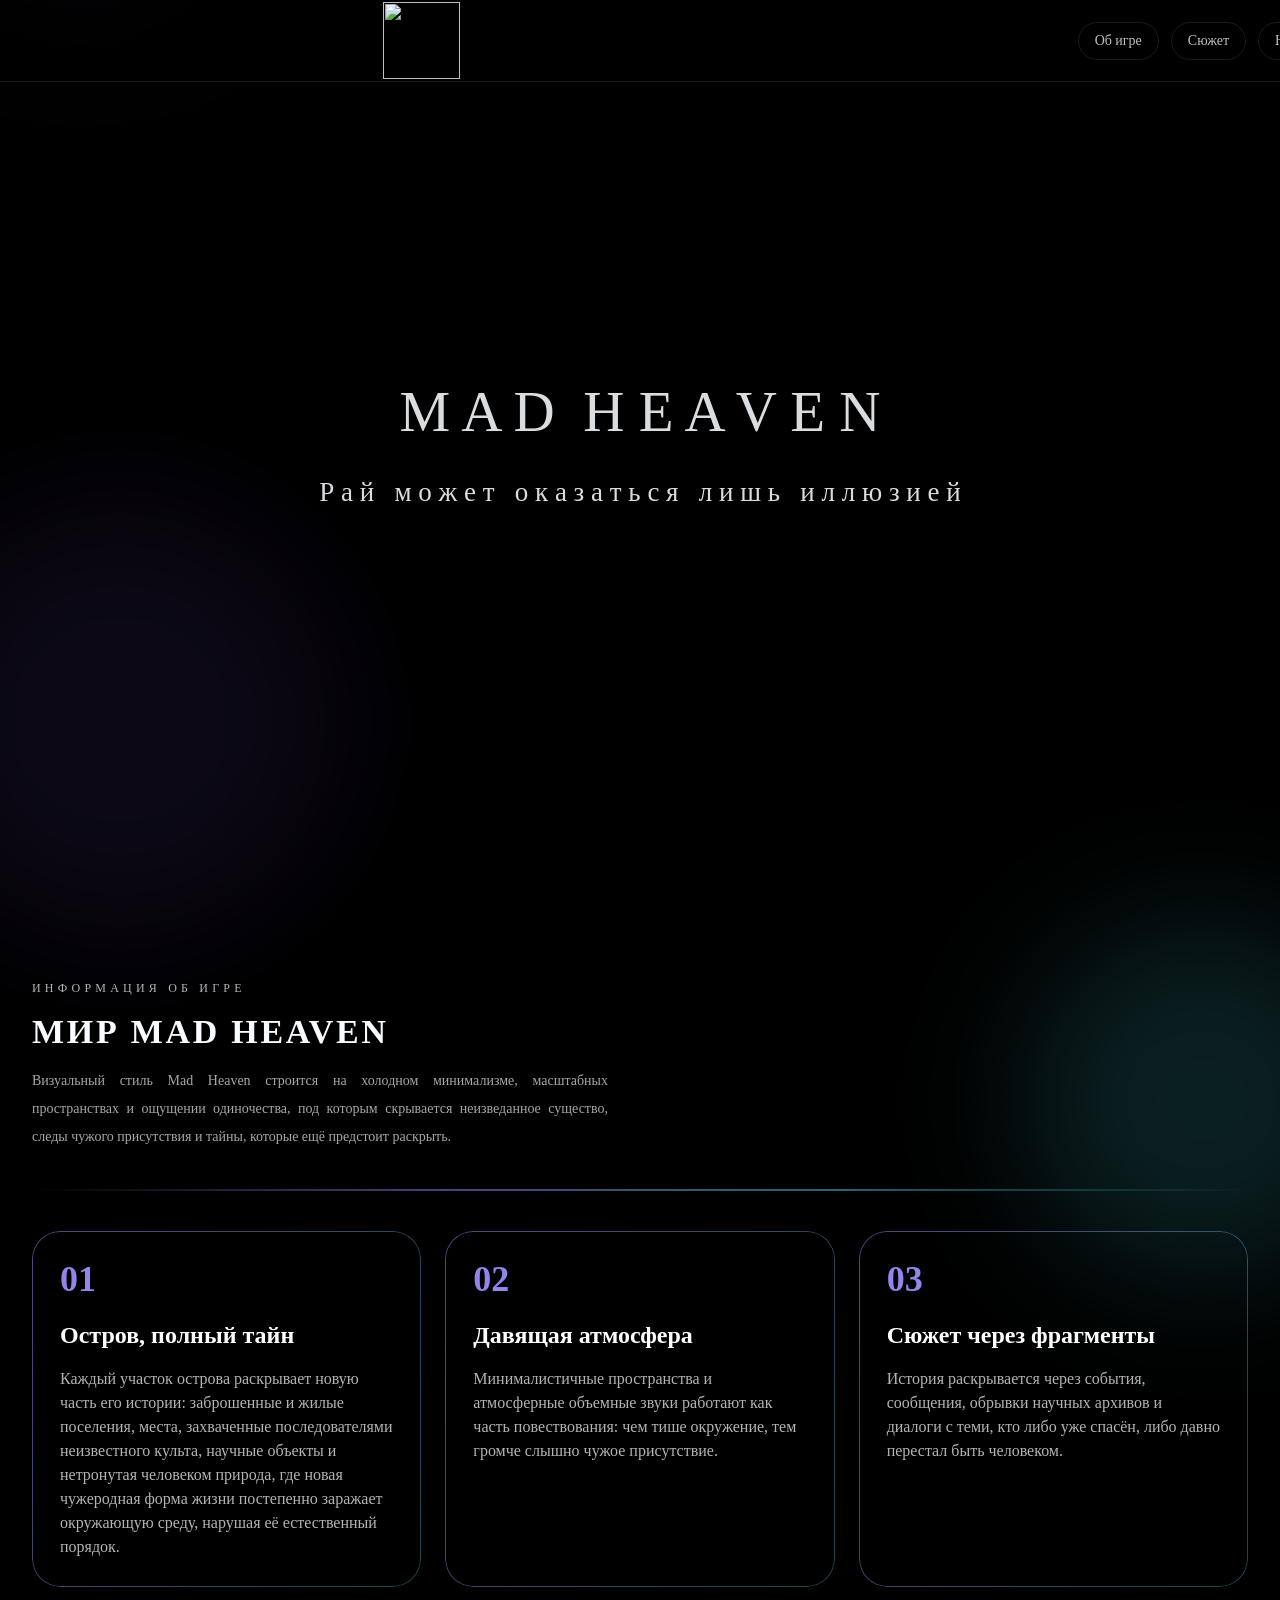
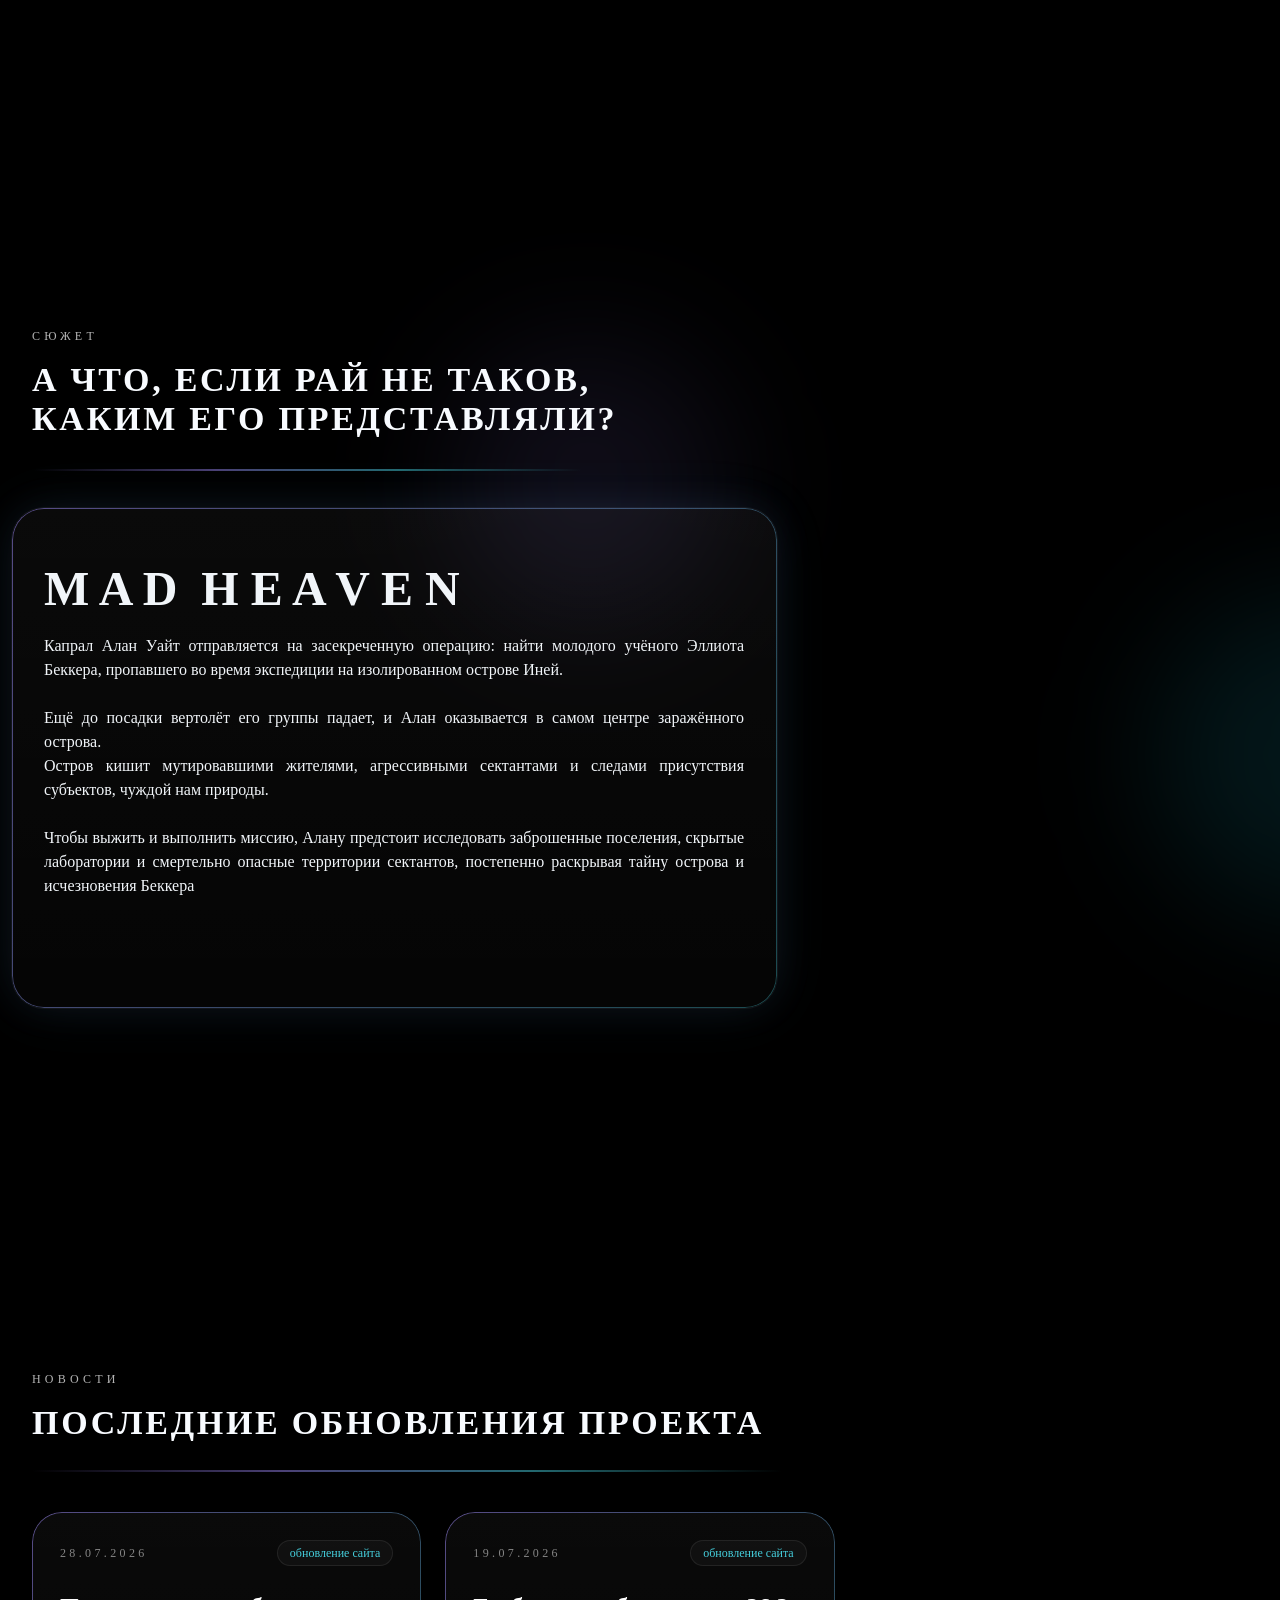
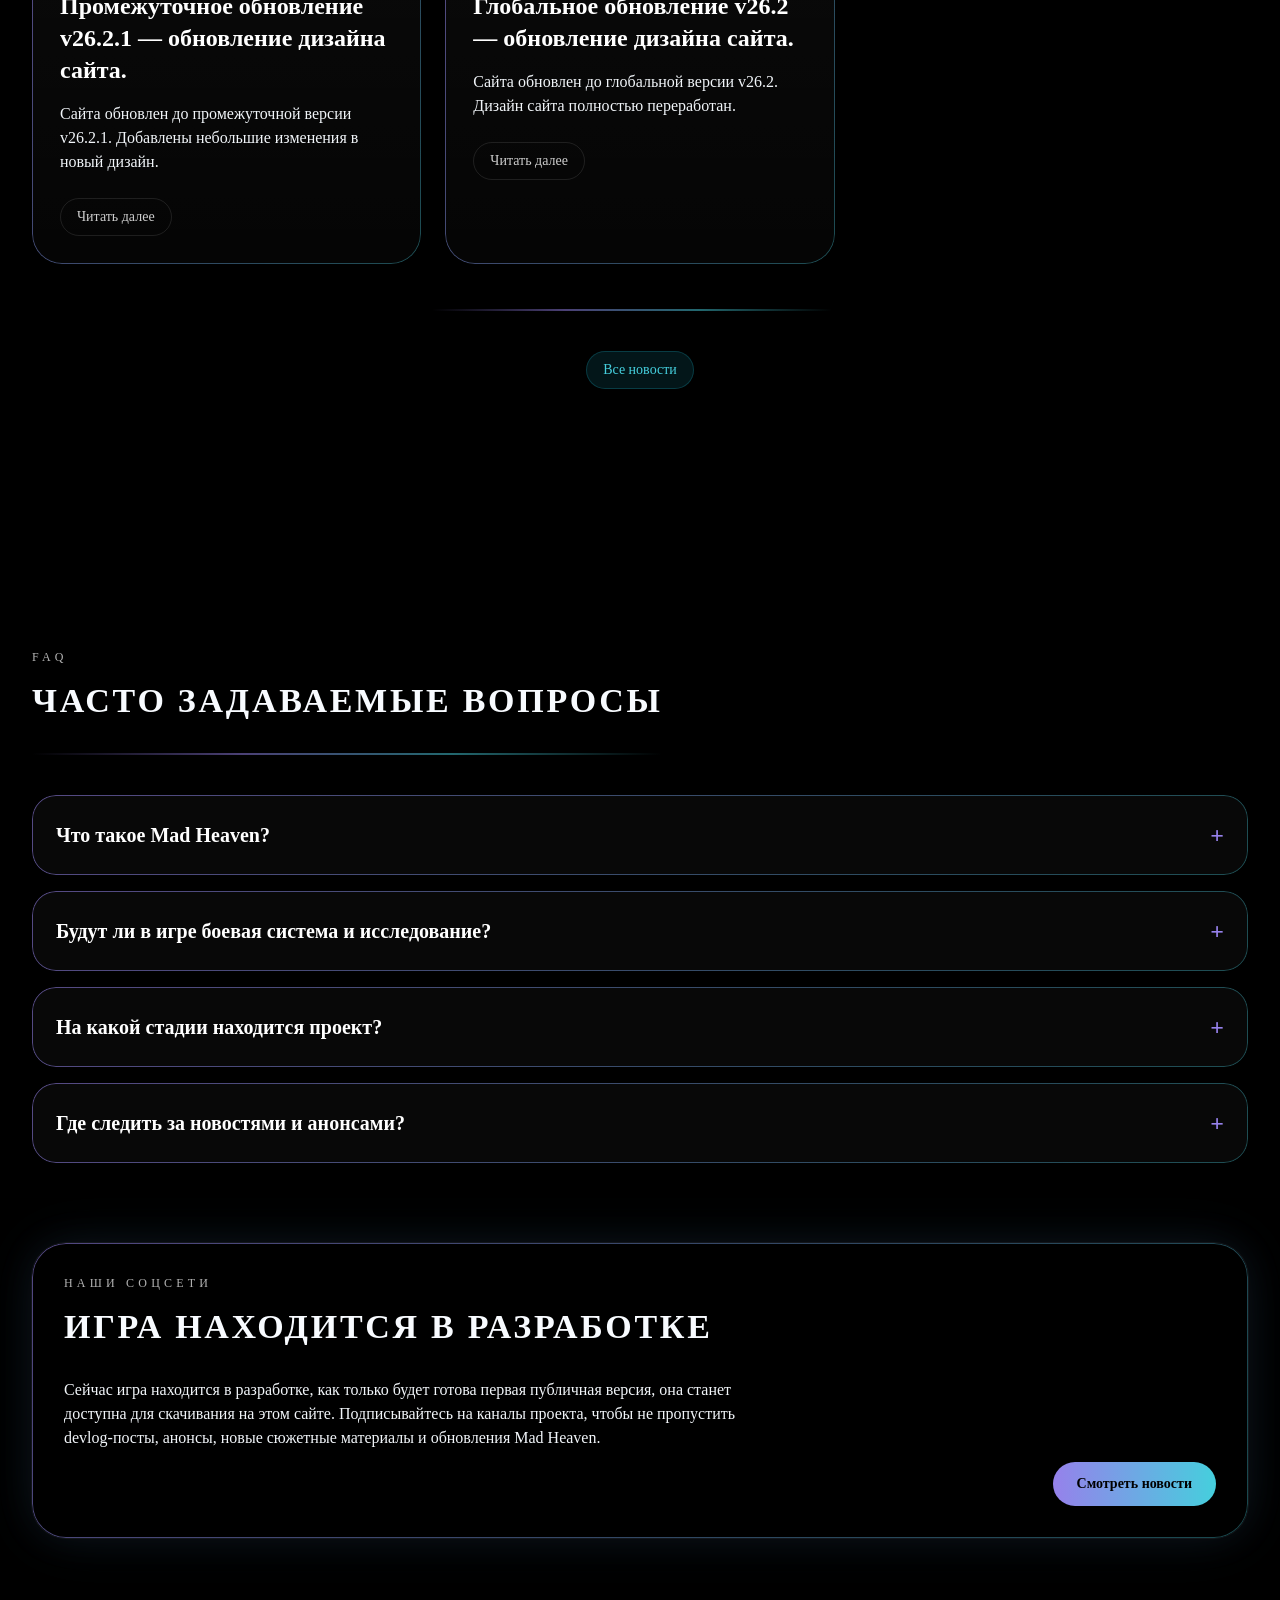
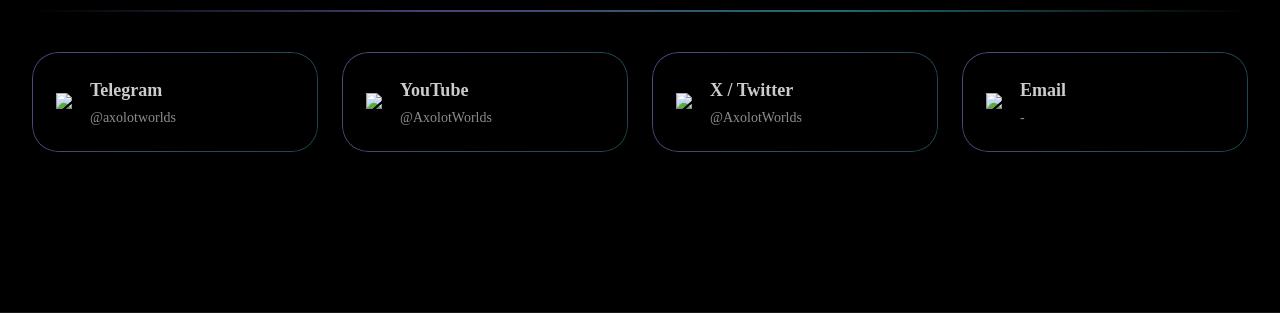
==== index.html @ e345af86 "Update index.html" ====
<!DOCTYPE html>
<html lang="ru" =""="" =""><head>
    <title>Главная | MH</title>
  <meta charset="UTF-8">
  <meta name="viewport" content="width=device-width, initial-scale=1.0">
  <meta name="robots" content="index,follow">
  <meta name="generator" content="GrapesJS Studio">
  <meta property="og:title" content="Главная - Mad Heaven">
  <meta property="og:image" content="https://cdn.grapesjs.com/workspaces/cmrpyotfj06d012yngtkooaf7/assets/3f6715d2-c67e-47ca-b3b2-ba37be885d89__telegram-logo.png">
  <link rel="icon" href="https://cdn.grapesjs.com/workspaces/cmrpyotfj06d012yngtkooaf7/assets/3f6715d2-c67e-47ca-b3b2-ba37be885d89__telegram-logo.png">
  <link rel="preconnect" href="https://fonts.googleapis.com">
<link rel="preconnect" href="https://fonts.gstatic.com" crossorigin="">
<link href="https://fonts.googleapis.com/css2?family==Montserrat:wght@400;500;600;700;800&amp;family=Orbitron:wght@500;700;800&amp;display=swap" rel="stylesheet"><style data-project-fonts="true">
@font-face {
      font-family: Jost;
      src: url('https://fonts.gstatic.com/s/jost/v20/92zatBhPNqw77obX4xYlbxM.woff2');
      font-weight: 100 900;
    }
  

    @font-face {
      font-family: Jost;
      src: url('https://fonts.gstatic.com/s/jost/v20/92zUtBhPNqw73oHd4jQgfxMi7w.woff2');
      font-style: italic;
font-weight: 100 900;
    }
</style>
  <link rel="stylesheet" href="./style.css">
  <style id="vvvebjs-styles">#ippo3u-2 {
	position: absolute;
	left: 1465px;
	top: 100px;
	float: none;
	width: 400px;
	height: 400px;
}

#ifelmx-2 {
	background-color: rgba(34, 211, 238, 0.1);
	left: -1396px;
	top: 508px;
	position: relative;
}

#ifelmx-3 {
	left: -79px;
}

#ijju6 {
	line-height: 24px;
	opacity: 0.9;
	height: 800px;
	margin-top: 0px;
}

#a {
	left: -10px;
	top: 700px;
}

#spot-3 {
	position: absolute;
	left: -100px;
	top: 500px;
	background-color: rgba(139, 92, 246, 0.1);
	opacity: 1;
	width: 440px;
	height: 440px;
	color: rgba(0, 132, 255, 0);
}

#iun0x8 {
	bottom: 4573px;
	top: 400px;
	right: 0px;
}

#iun0x8-2 {
	bottom: 4545.73px;
	top: 480px;
}

#iv36r {
	height: 356px;
	width: 389.328px;
}

#icmtk {
	width: 389.328px;
	height: 356px;
}

#in07p8 {
	float: none;
	width: 200px;
	text-align: right;
}

#ious8u {
	height: 500px;
	width: 765px;
	left: -40px;
	float: none;
	top: -3px;
}

#ig3y3l {
	width: 700px;
	font-size: 16px;
	text-align: justify;
	top: 11px;
}

#irw08g {
	width: 700px;
	font-size: 16px;
	text-align: justify;
}

#i56dsj {
	font-size: 16px;
	text-align: justify;
	width: 700px;
}

#i4mcvl {
	font-size: 16px;
	text-align: justify;
	width: 700px;
	top: 123px;
}

#iupgcs {
	float: none;
}

#ihseh4 {
	color: rgba(255, 255, 255, 0.7);
	text-align: left;
}

#i06wq8 {
	text-align: left;
}

#about {
	height: 1000px;
	margin-top: 0px;
	margin-right: 0px;
	padding-top: 100px;
	padding-bottom: 100px;
}

#story {
	padding-top: 100px;
	padding-bottom: 100px;
	margin-top: -52px;
}

#news {
	padding-top: 100px;
	padding-bottom: 100px;
}

#i2o92 {
	height: 2px;
	width: 1200px;
	font-size: 100px;
	padding-top: 0px;
	margin-top: 0px;
}

#polosa1 {
	height: 2px;
	margin-top: -2px;
}

#polosa2 {
	height: 2px;
	width: 550px;
	margin-top: 15px;
}

#polosa4 {
	width: 400px;
	left: 0px;
	height: 2px;
	margin-right: 0px;
	margin-top: 5px;
	margin-left: 400px;
	padding-top: 2px;
	top: -12px;
}

#polosa3 {
	height: 2px;
	width: 750px;
	margin-top: 12px;
}

#polosa5 {
	height: 2px;
	width: 630px;
	padding-top: 0px;
	margin-top: 17px;
}

#spot-4 {
	left: 1100px;
}

#ivz967 {
	text-align: left;
}

#irhu4j {
	font-size: 24px;
}

#polosa6 {
	margin-top: -100px;
	height: 2px;
}

#ivz967 > span {
	text-decoration-color: rgba(226, 232, 240, 0);
}

#i1nqbl {
	font-size: 50px;
}

#ig6qrt-2 {
	width: 1400px;
}

#iz8el-2 {
	width: 1700px;
}

#ippo3u-3 {
	left: 1010px;
	top: -100px;
}

#ipzrzs-2 {
	left: 410px;
	width: 349px;
	height: 352px;
	top: 120px;
	position: absolute;
}

#ipzrzs-3 {
	width: 349px;
	height: 352px;
	top: 120px;
	position: absolute;
}

#irhu4j-2 {
	font-size: 22px;
}

#icy5z-2-2 {
	font-family: Jost;
}

#ifu2h-2-2 {
	font-family: Jost;
}

#ilovc-2-2 {
	font-family: Jost;
}

#iybpf-2-2 {
	font-family: Jost;
}

#iuugg-2-2 {
	font-family: Jost;
}

#ihvuog {
	font-family: Jost;
}

#iz8el {
	width: 1920px;
}

</style></head>
  <body id="il9d" class="gjs-t-body cls-tctgum"><div id="i8dmp" class="page-wrapper"><div id="ick86" class="background-aura"><div class="top-glow"></div><div class="bottom-glow"></div><div class="center-glow"></div></div><header id="iz8el" class="header"><div id="ibwdh" class="header-container"><a href="https://madheaven.ru/" class="gjs-link-box"><img src="https://cdn.grapesjs.com/workspaces/cmrpyotfj06d012yngtkooaf7/assets/6b00cad3-b93d-439e-84fd-1850e7f59451__3.png" id="iljx42-2-3-2"></a><nav id="i89uu" class="navigation"><a href="#about" id="iuugg" class="gjs-t-link link-hover nav-link">Об игре</a><a href="#story" id="icy5z" class="gjs-t-link link-hover nav-link">Сюжет</a><a href="#news" id="iybpf" class="gjs-t-link link-hover nav-link">Новости</a><a href="#faq" id="ilovc" class="gjs-t-link link-hover nav-link">FAQ</a><a href="#socials" id="ifu2h" class="gjs-t-button link-hover social-button">Наши соцсети</a></nav></div></header><main id="iosvg"><section id="ijju6" class="hero-grid hero-section"><div id="i4yol" class="hero-container"><h1 id="iun0x8">M A D&nbsp; H E A V E N</h1><h1 id="iun0x8-2">Р а й&nbsp; &nbsp;м о ж е т&nbsp; &nbsp;о к а з а т ь с я&nbsp; &nbsp;л и ш ь&nbsp; &nbsp;и л л ю з и е й</h1><div id="spot-3" style="" data-aos="fade-down" data-aos-duration="1000" class="background-accent-bottom"></div><div id="ifelmx-2" class="background-accent-top aos-init aos-animate" style=""></div><div id="ippo3u-2" style="" data-aos="fade-down" data-aos-duration="1000" class="background-accent-bottom aos-init aos-animate d-xl-none d-xxl-none d-lg-none"></div></div></section><section id="about" class="about-section"><div id="iupug" class="section-container"><div id="ii0kb" class="section-header"><div id="i38k6" class="header-text"><span id="ijwhe" class="section-label">информация об игре</span><h2 id="ishze" class="gjs-t-h2 font-display section-title">МИР MAD HEAVEN</h2></div><div id="itrsi" class="section-side-note"><meta http-equiv="Content-Type" content="text/html; charset=utf-8"><meta name="ProgId" content="Word.Document"><meta name="Generator" content="Microsoft Word 15"><meta name="Originator" content="Microsoft Word 15"><link rel="File-List" href="file:///C:/Users/Admin/AppData/Local/Temp/msohtmlclip1/01/clip_filelist.xml"><link rel="themeData" href="file:///C:/Users/Admin/AppData/Local/Temp/msohtmlclip1/01/clip_themedata.thmx"><link rel="colorSchemeMapping" href="file:///C:/Users/Admin/AppData/Local/Temp/msohtmlclip1/01/clip_colorschememapping.xml"><p id="iotdn4" class="MsoNormal">Визуальный стиль Mad Heaven строится на холодном минимализме, масштабных пространствах и ощущении одиночества, под которым скрывается неизведанное существо, следы чужого присутствия и тайны, которые ещё предстоит раскрыть.</p></div></div><div id="polosa1" class="divider" style=""></div><div id="ixzbq" class="feature-grid"><article id="icmtk" class="card-hover grad-border feature-card"><div id="iseyi" class="font-display grad-text feature-number">01</div><h3 id="iudw6" class="feature-title">Остров, полный тайн</h3><p id="idqn5" class="feature-text"><meta http-equiv="Content-Type" content="text/html; charset=utf-8"><meta name="ProgId" content="Word.Document"><meta name="Generator" content="Microsoft Word 15"><meta name="Originator" content="Microsoft Word 15"><link rel="File-List" href="file:///C:/Users/Admin/AppData/Local/Temp/msohtmlclip1/01/clip_filelist.xml"><link rel="themeData" href="file:///C:/Users/Admin/AppData/Local/Temp/msohtmlclip1/01/clip_themedata.thmx"><link rel="colorSchemeMapping" href="file:///C:/Users/Admin/AppData/Local/Temp/msohtmlclip1/01/clip_colorschememapping.xml"></p><p id="ihseh4" class="MsoNormal">Каждый участок острова раскрывает новую часть его истории: заброшенные и жилые поселения, места, захваченные последователями неизвестного культа, научные объекты и нетронутая человеком природа, где новая чужеродная форма жизни постепенно заражает окружающую среду, нарушая её естественный порядок.</p><p></p></article><article id="ioco8" class="card-hover grad-border feature-card"><div id="ijmd4" class="font-display grad-text feature-number">02</div><h3 id="in5rj" class="feature-title">Давящая атмосфера</h3><p id="ikpe1" class="feature-text">Минималистичные пространства и атмосферные объемные звуки работают как часть повествования: чем тише окружение, тем громче слышно чужое присутствие.</p></article><article id="i17nc" class="card-hover grad-border feature-card"><div id="if6c2" class="font-display grad-text feature-number">03</div><h3 id="irkvg" class="feature-title">Сюжет через фрагменты</h3><p id="iznaa" class="feature-text">История раскрывается через события, сообщения, обрывки научных архивов и диалоги с теми, кто либо уже спасён, либо давно перестал быть человеком.</p></article></div><div id="iaaw7" class="game-info-panel"></div></div></section><section id="story" class="story-section"><div id="iuvcpu" class="section-container"><div class="section-header"><span id="iwablf" class="section-label">сюжет</span><h2 id="i06wq8" class="gjs-t-h2 font-display section-title">А что, если рай не таков,<br>каким его представляли?</h2><div id="polosa2" class="divider" style=""></div></div><div id="i0xjdo" class="story-layout"><div id="ious8u" class="grad-border panel glow story-main-card"><p id="if4198" class="text-white/82 story-paragraph"><meta http-equiv="Content-Type" content="text/html; charset=utf-8"></p><div id="i6iq5f"><b id="ij8zvh"><span data-gs-mrk-fs="true" id="iupgcs">M A D&nbsp; H E A V E N</span></b></div><div id="ig3y3l">Капрал Алан Уайт отправляется на засекреченную операцию: найти молодого учёного Эллиота Беккера, пропавшего во время экспедиции на изолированном острове Иней.</div><p id="ixuzeo" class="MsoNormal">&nbsp;</p><p id="i56dsj" class="MsoNormal">Ещё до посадки вертолёт его группы падает, и Алан оказывается в самом центре заражённого острова.</p><p id="irw08g" class="MsoNormal">Остров кишит мутировавшими жителями, агрессивными сектантами и следами присутствия субъектов, чуждой нам природы.</p><p id="iu85jb" class="MsoNormal">&nbsp;</p><p id="i4mcvl" class="MsoNormal">Чтобы выжить и выполнить миссию, Алану предстоит исследовать заброшенные поселения, скрытые лаборатории и смертельно опасные территории сектантов, постепенно раскрывая тайну острова и исчезновения Беккера</p><p></p></div><div id="spot-4" style="" data-aos="fade-down" data-aos-duration="1000" class="background-accent-bottom"></div></div></div></section><section id="news" class="news-section"><div id="in2bdu" class="section-container"><div id="iulsqy" class="section-header"><div class="header-text"><span id="ieeyjr" class="section-label">новости</span><h2 id="ivw6n9" class="gjs-t-h2 font-display section-title">Последние обновления проекта</h2><div id="polosa3" class="divider" style=""></div></div></div><div id="i79b5f" class="news-grid"><article id="28.07.2026" class="card-hover grad-border panel news-card"><div class="news-meta"><span id="i7chlv" class="news-date">28.07.2026</span><span id="it0064" class="tag news-tag">обновление сайта</span></div><h3 id="irhu4j" class="news-title"><blockquote data-start="186" data-end="252"><p data-start="188" data-end="252" class="PDq2pG_selectionAnchorContainer"><strong data-start="188" data-end="252" style="font-weight: bold;">Промежуточное обновление v26.2.1 — обновление дизайна сайта.</strong><span aria-hidden="true" class="PDq2pG_selectionAnchor"></span></p>
</blockquote>
<p data-start="254" data-end="291"></p></h3><p id="ivz967" class="text-white/72 news-excerpt"><span style="color: rgb(226, 232, 240); font-size: 18px; background-color: rgba(255, 255, 255, 0.04);"></span></p><p class="MsoNormal">Сайта обновлен до промежуточной версии v26.2.1. Добавлены
небольшие изменения в новый дизайн.</p><p></p><a href="news/websiteupd2621" id="inevui" class="gjs-t-link news-link">Читать далее
                  <br></a></article><article id="19.07.2026" class="card-hover grad-border panel news-card"><div class="news-meta"><span id="i7chlv" class="news-date">19.07.2026</span><span id="it0064" class="tag news-tag">обновление сайта</span></div><h3 id="irhu4j" class="news-title"><blockquote data-start="186" data-end="252"><p data-start="188" data-end="252" class="PDq2pG_selectionAnchorContainer"><strong data-start="188" data-end="252" style="font-weight: bold;">Глобальное обновление v26.2 — обновление дизайна сайта.</strong><span aria-hidden="true" class="PDq2pG_selectionAnchor"></span></p>
</blockquote>
<p data-start="254" data-end="291"></p></h3><p id="ivz967" class="text-white/72 news-excerpt"><span style="color: rgb(226, 232, 240); font-size: 18px; background-color: rgba(255, 255, 255, 0.04);"></span></p><p class="MsoNormal">Сайта обновлен до глобальной версии v26.2. Дизайн сайта
полностью переработан.</p><p></p><a href="news/websiteupd262" id="inevui" class="gjs-t-link news-link">Читать далее
                  <br></a></article></div><div id="polosa4" class="divider" style=""></div><a href="./news" id="i2vi8l" class="gjs-t-link navigation-link">Все новости</a></div></section><section id="faq" class="faq-section"><div id="ii2jti" class="section-container"><div class="section-header"><span id="ier6tq" class="section-label">faq</span><h2 id="isk6nt" class="gjs-t-h2 font-display section-title">Часто задаваемые вопросы</h2><div id="polosa5" class="divider" style=""></div></div><div id="ispwmy" class="faq-list"><details id="io9yw4" class="grad-border faq-item"><summary id="ioc75l" class="summary-reset faq-question">
                  Что такое Mad Heaven?
                  <span id="i7w9if" class="font-display faq-marker">+</span></summary><p title="" id="i016kv" class="text-white/72 faq-answer">
                  Это мрачная видеоигра от первого лица с акцентом на атмосферу, психологическое напряжение и исследование острова Иней, где поиски пропавшего учёного становятся началом раскрытия тайны острова.
                </p></details><details id="ik3mcj" class="grad-border faq-item"><summary title="" id="i55gna" class="summary-reset faq-question">
                  Будут ли в игре боевая система и исследование?
                  <span class="font-display faq-marker">+</span></summary><p class="text-white/72 faq-answer">
                  Да. Основу геймплея составляют перемещение по локациям, исследование окружения, сюжетные столкновения и небольшие игровые сражения, поддерживающие атмосферу.
                </p></details><details id="ib4qil" class="grad-border faq-item"><summary id="i2mqoi" class="summary-reset faq-question">
                  На какой стадии находится проект?
                  <span id="if6nr2" class="font-display faq-marker">+</span></summary><p id="iudu0l" class="text-white/72 faq-answer">
                  Сейчас проект находится в разработке.
                </p></details><details id="iqalut" class="grad-border faq-item"><summary id="iom0dh" class="summary-reset faq-question">
                  Где следить за новостями и анонсами?
                  <span class="font-display faq-marker">+</span></summary><p id="inmuew" class="text-white/72 faq-answer">
                  В блоке «Наши соцсети» ниже вы найдёте ссылки на основные площадки проекта, где будут публиковаться новости, материалы и будущие анонсы.
                </p></details></div></div></section><section id="socials" class="socials-section"><div id="if61gv" class="section-container"><div id="ihe1lf" class="grad-border glow from-[#9681eb]/16 to-[#45cfdd]/12 social-hero"><div id="ish135" class="social-layout"><div id="iah304" class="social-text"><span id="i5csar" class="section-label">наши соцсети</span><h2 id="imuq26" class="gjs-t-h2 font-display section-title">Игра находится в разработке</h2><p id="igfrzj" class="text-white/78"><meta http-equiv="Content-Type" content="text/html; charset=utf-8"><meta name="ProgId" content="Word.Document"><meta name="Generator" content="Microsoft Word 15"><meta name="Originator" content="Microsoft Word 15"><link rel="File-List" href="file:///C:/Users/Admin/AppData/Local/Temp/msohtmlclip1/01/clip_filelist.xml"><link rel="themeData" href="file:///C:/Users/Admin/AppData/Local/Temp/msohtmlclip1/01/clip_themedata.thmx"><link rel="colorSchemeMapping" href="file:///C:/Users/Admin/AppData/Local/Temp/msohtmlclip1/01/clip_colorschememapping.xml"></p><p id="iupe46" class="MsoNormal">Сейчас игра находится в разработке, как только будет готова первая публичная версия, она станет доступна для скачивания на этом сайте. Подписывайтесь на каналы проекта, чтобы не пропустить devlog-посты, анонсы, новые сюжетные материалы и обновления Mad Heaven.</p><p id="iw702f" class="MsoNormal">&nbsp;</p><p></p></div><a href="./news" title="" id="ihl4hm" class="gjs-t-button cta-button">Смотреть новости</a></div></div><div id="polosa6" class="divider" style=""></div><div class="social-grid"><a href="https://t.me/axolotworlds" id="ik2tyg" class="card-hover grad-border social-card"><img src="https://api.iconify.design/lucide-send.svg?color=%2345cfdd" alt="Telegram" loading="lazy" class="social-icon"><div class="social-content"><span class="social-name">Telegram</span><span id="iv7pu6" class="social-handle">@axolotworlds</span></div></a><a href="https://www.youtube.com/@AxolotWorlds" id="i1mlai" class="card-hover grad-border social-card"><img src="https://api.iconify.design/lucide-play.svg?color=%239681eb" alt="YouTube" loading="lazy" id="i5yxiy" class="social-icon"><div class="social-content"><span class="social-name">YouTube</span><span id="ihmyum" class="social-handle">@AxolotWorlds</span></div></a><a href="https://x.com/AxolotWorlds" id="i3d1kv" class="card-hover grad-border social-card"><img src="https://api.iconify.design/lucide-message-circle.svg?color=%2345cfdd" alt="Discord" loading="lazy" id="il11z1" class="social-icon"><div class="social-content"><span id="iopo9q" class="social-name">X / Twitter</span><span id="irsg1j" class="social-handle">@AxolotWorlds</span></div></a><a href="#" id="i85h37" class="card-hover grad-border social-card"><img src="https://api.iconify.design/lucide-rss.svg?color=%239681eb" alt="News Feed" loading="lazy" id="isje21" class="social-icon"><div class="social-content"><span id="ie7zkz" class="social-name">Email</span><span id="i158pa" class="social-handle">-</span></div></a></div></div></section></main><footer id="i5pia8" class="footer"></footer></div>

</body></html>
---- style.css ----
* { box-sizing: border-box; } body {margin: 0;}:root{--gjs-t-color-primary:#9681eb;--gjs-t-color-secondary:#45cfdd;--gjs-t-color-accent:#7cc9e8;--gjs-t-color-success:#31c48d;--gjs-t-color-warning:#f59e0b;--gjs-t-color-error:#ef4444;}.gjs-t-body{background-color:#050505;color:#f4f7fb;font-size:16px;line-height:1.6;font-family:Jost;}.gjs-t-h1{color:#ffffff;font-size:72px;line-height:1;font-family:Jost;}.gjs-t-h2{color:#f8fbff;font-size:34px;line-height:1.15;font-family:Jost;}.gjs-t-button{background-color:#9681eb;color:#050505;border-radius:9999px;}.gjs-t-link{color:#45cfdd;text-decoration:none;}.gjs-t-border{border-radius:24px;border-color:rgba(150,129,235,0.25);}html{scroll-behavior:smooth;}body{font-family:'Manrope', sans-serif;background:#050505;margin:0;line-height:inherit;}.font-display{font-family:'Playfair Display', serif;}.glass{background:rgba(255,255,255,0.03);backdrop-filter:blur(12px);}.panel{background:linear-gradient(180deg, rgba(255, 255, 255, 0.04), rgba(255, 255, 255, 0.02));}.grad-text{background:linear-gradient(90deg, #9681eb 0%, #45cfdd 100%);-webkit-background-clip:text;background-clip:text;color:transparent;}.grad-border{position:relative;}.grad-border::before{content:"";position:absolute;inset:0;padding:1px;border-radius:inherit;background:linear-gradient(120deg, rgba(150, 129, 235, 0.55), rgba(69, 207, 221, 0.35));-webkit-mask:linear-gradient(#fff 0 0) content-box, linear-gradient(#fff 0 0);-webkit-mask-composite:xor;mask-composite:exclude;pointer-events:none;}.hero-grid{background-image:linear-gradient(rgba(255, 255, 255, 0.04) 1px, transparent 1px), linear-gradient(90deg, rgba(255, 255, 255, 0.04) 1px, transparent 1px);background-size:48px 48px;}.glow{box-shadow:0 0 0 1px rgba(255, 255, 255, 0.05), 0 0 40px rgba(150, 129, 235, 0.08), 0 0 60px rgba(69, 207, 221, 0.08);}.divider{height:1px;background:linear-gradient(90deg, rgba(150, 129, 235, 0), rgba(150, 129, 235, 0.5), rgba(69, 207, 221, 0.5), rgba(69, 207, 221, 0));width:100%;}.tag{border:1px solid rgba(255, 255, 255, 0.08);background:rgba(255, 255, 255, 0.03);}.link-hover{transition:all .2s ease;}.link-hover:hover{color:#ffffff;outline:1px solid rgba(69, 207, 221, 0.28);background:rgba(255, 255, 255, 0.04);}.card-hover{transition:transform .25s ease, border-color .25s ease, background .25s ease, box-shadow .25s ease;}.card-hover:hover{transform:translateY(-4px);box-shadow:0 18px 50px rgba(150, 129, 235, 0.08);background:rgba(255, 255, 255, 0.045);}.summary-reset{list-style:none;}.summary-reset::-webkit-details-marker{display:none;}.social-icon{width:18px;height:18px;}*, ::before, ::after{box-sizing:border-box;border-width:0;border-style:solid;border-color:#e5e7eb;}html, :host{line-height:1.5;-webkit-text-size-adjust:100%;-moz-tab-size:4;tab-size:4;font-family:ui-sans-serif, system-ui, sans-serif, "Apple Color Emoji", "Segoe UI Emoji", "Segoe UI Symbol", "Noto Color Emoji";font-feature-settings:normal;font-variation-settings:normal;-webkit-tap-highlight-color:transparent;}hr{height:0;color:inherit;border-top-width:1px;}abbr:where([title]){text-decoration:underline dotted;}h1, h2, h3, h4, h5, h6{font-size:inherit;font-weight:inherit;}a{color:inherit;text-decoration:inherit;}b, strong{font-weight:bolder;}code, kbd, samp, pre{font-family:ui-monospace, SFMono-Regular, Menlo, Monaco, Consolas, "Liberation Mono", "Courier New", monospace;font-feature-settings:normal;font-variation-settings:normal;font-size:1em;}small{font-size:80%;}sub, sup{font-size:75%;line-height:0;position:relative;vertical-align:baseline;}sub{bottom:-0.25em;}sup{top:-0.5em;}table{text-indent:0;border-color:inherit;border-collapse:collapse;}button, input, optgroup, select, textarea{font-family:inherit;font-feature-settings:inherit;font-variation-settings:inherit;font-size:100%;font-weight:inherit;line-height:inherit;letter-spacing:inherit;color:inherit;margin:0;padding:0;}button, select{text-transform:none;}button, input:where([type='button']), input:where([type='reset']), input:where([type='submit']){-webkit-appearance:button;background-color:transparent;background-image:none;}:-moz-focusring{outline:auto;}:-moz-ui-invalid{box-shadow:none;}progress{vertical-align:baseline;}::-webkit-inner-spin-button, ::-webkit-outer-spin-button{height:auto;}[type='search']{-webkit-appearance:textfield;outline-offset:-2px;}::-webkit-search-decoration{-webkit-appearance:none;}::-webkit-file-upload-button{-webkit-appearance:button;font:inherit;}summary{display:list-item;}blockquote, dl, dd, h1, h2, h3, h4, h5, h6, hr, figure, p, pre{margin:0;}fieldset{margin:0;padding:0;}legend{padding:0;}ol, ul, menu{list-style:none;margin:0;padding:0;}dialog{padding:0;}textarea{resize:vertical;}input::placeholder, textarea::placeholder{opacity:1;color:#9ca3af;}button, [role="button"]{cursor:pointer;}:disabled{cursor:default;}img, svg, video, canvas, audio, iframe, embed, object{display:block;vertical-align:middle;}img, video{max-width:100%;height:auto;}[hidden]{display:none;}.cls-tctgum{min-height:100vh;-webkit-font-smoothing:antialiased;-moz-osx-font-smoothing:grayscale;}.cls-tctgum *::selection{background-color:rgb(150 129 235 / 1);color:rgb(0 0 0 / 1);}.cls-tctgum::selection{background-color:rgb(150 129 235 / 1);color:rgb(0 0 0 / 1);}.page-wrapper{position:relative;overflow:hidden;min-height:100vh;background-color:rgb(0 0 0 / 1);color:rgb(241 245 249 / 1);}.background-aura{pointer-events:none;position:absolute;inset:0px;}.top-glow{position:absolute;left:-10%;top:-8%;height:420px;width:420px;border-radius:9999px;background-color:rgb(150 129 235 / 0.2);filter:blur(64px);}.bottom-glow{position:absolute;right:-8%;top:18%;height:360px;width:360px;border-radius:9999px;background-color:rgb(69 207 221 / 0.15);filter:blur(64px);}.center-glow{position:absolute;left:35%;top:38%;height:280px;width:280px;border-radius:9999px;background-color:rgb(150 129 235 / 0.1);filter:blur(64px);}.header{position:relative;top:0px;z-index:50;border-bottom-width:1px;border-color:rgb(255 255 255 / 0.1);background-color:rgb(0 0 0 / 0.7);backdrop-filter:blur(24px);}.header-container{margin-left:auto;margin-right:auto;display:flex;max-width:80rem;align-items:center;justify-content:space-between;padding-left:2.5rem;padding-right:2.5rem;padding-top:1.5rem;padding-bottom:1.5rem;position:relative;width:100%;}.brand-row{display:flex;align-items:center;gap:0.75rem;}.logo-mark{display:flex;height:2.75rem;width:2.75rem;align-items:center;justify-content:center;border-radius:1rem;background-color:rgb(0 0 0 / 1);}.logo-letter{font-size:1.125rem;line-height:1.75rem;font-weight:700;color:rgb(255 255 255 / 1);}.brand-text{display:flex;flex-direction:column;}.brand-title{font-size:0.875rem;line-height:1.25rem;font-weight:700;letter-spacing:0.35em;color:rgb(255 255 255 / 1);}.brand-subtitle{font-size:11px;text-transform:uppercase;letter-spacing:0.3em;color:rgb(255 255 255 / 0.55);}.navigation{display:flex;align-items:center;gap:0.75rem;}.nav-link{border-radius:9999px;border-width:1px;border-color:rgb(255 255 255 / 0.1);padding-left:1rem;padding-right:1rem;padding-top:0.5rem;padding-bottom:0.5rem;font-size:0.875rem;line-height:1.25rem;font-weight:500;color:rgb(255 255 255 / 0.75);}.social-button{border-radius:9999px;border-width:1px;border-color:transparent;background-image:linear-gradient(to right, #9681eb, #45cfdd);padding-left:1.25rem;padding-right:1.25rem;padding-top:0.625rem;padding-bottom:0.625rem;font-size:0.875rem;line-height:1.25rem;font-weight:600;color:rgb(0 0 0 / 1);}.hero-section{position:relative;}.hero-container{margin-left:auto;margin-right:auto;display:flex;min-height:92vh;max-width:80rem;align-items:center;padding-left:2rem;padding-right:2rem;padding-top:5rem;padding-bottom:5rem;}.hero-content{display:flex;width:100%;flex-direction:column;gap:2.5rem;}.hero-top{display:flex;max-width:56rem;flex-direction:column;gap:1.5rem;}.hero-eyebrow{display:flex;width:fit-content;align-items:center;gap:0.5rem;border-radius:9999px;padding-left:1rem;padding-right:1rem;padding-top:0.5rem;padding-bottom:0.5rem;font-size:0.75rem;line-height:1rem;text-transform:uppercase;letter-spacing:0.35em;color:rgb(255 255 255 / 0.7);}.eyebrow-dot{height:0.5rem;width:0.5rem;border-radius:9999px;background-color:rgb(69 207 221 / 1);}.hero-title{font-size:112px;font-weight:800;text-transform:uppercase;letter-spacing:0.18em;color:rgb(255 255 255 / 1);}.hero-subtitle{max-width:48rem;font-size:0.875rem;line-height:1.25rem;text-transform:uppercase;letter-spacing:0.7em;color:rgb(255 255 255 / 0.7);}.hero-description-row{display:flex;align-items:flex-end;justify-content:space-between;gap:2rem;}.hero-description{max-width:42rem;border-radius:28px;padding:1.75rem;}.hero-paragraph{font-size:1.125rem;line-height:2rem;}.hero-stats{display:grid;min-width:320px;grid-template-columns:repeat(2, minmax(0, 1fr));gap:1rem;}.stat-card{border-radius:1.5rem;background-color:rgb(255 255 255 / 0.03);padding:1.25rem;}.stat-label{font-size:0.75rem;line-height:1rem;text-transform:uppercase;letter-spacing:0.3em;color:rgb(255 255 255 / 0.5);}.stat-value{margin-top:0.75rem;font-size:1.25rem;line-height:1.75rem;font-weight:600;color:rgb(255 255 255 / 1);}.about-section{position:relative;}.section-container{margin-left:auto;margin-right:auto;display:flex;max-width:80rem;flex-direction:column;gap:2.5rem;padding-left:2rem;padding-right:2rem;padding-top:5rem;padding-bottom:5rem;}.section-header{display:flex;flex-direction:column;gap:1rem;}.header-text{display:flex;flex-direction:column;gap:1rem;}.section-label{font-size:0.75rem;line-height:1rem;text-transform:uppercase;letter-spacing:0.35em;color:rgb(255 255 255 / 0.7);}.section-title{font-weight:700;text-transform:uppercase;letter-spacing:0.08em;}.section-side-note{max-width:36rem;font-size:0.875rem;line-height:1.75rem;color:rgb(255 255 255 / 0.65);}.feature-grid{display:grid;grid-template-columns:repeat(3, minmax(0, 1fr));gap:1.5rem;}.feature-card{border-radius:28px;padding:1.75rem;}.feature-number{font-size:2.25rem;line-height:2.5rem;font-weight:700;}.feature-title{margin-top:1.25rem;font-size:1.5rem;line-height:2rem;font-weight:600;color:rgb(255 255 255 / 1);}.feature-text{margin-top:1rem;color:rgb(255 255 255 / 0.7);}.game-info-panel{display:grid;grid-template-columns:1.2fr 0.8fr;gap:1.5rem;}.info-card{border-radius:30px;padding:2rem;}.info-title{font-size:1.5rem;line-height:2rem;font-weight:600;color:rgb(255 255 255 / 1);}.info-list{margin-top:1.5rem;display:grid;grid-template-columns:repeat(2, minmax(0, 1fr));gap:1rem;}.info-item{border-radius:1rem;padding:1rem;color:rgb(255 255 255 / 0.8);}.meta-card{border-radius:30px;padding:2rem;}.meta-title{font-size:1.5rem;line-height:2rem;font-weight:600;color:rgb(255 255 255 / 1);}.meta-list{margin-top:1.5rem;display:flex;flex-direction:column;gap:1rem;}.meta-row{display:flex;align-items:center;justify-content:space-between;gap:1rem;}.meta-label{color:rgb(255 255 255 / 0.5);}.meta-value{font-weight:500;color:rgb(255 255 255 / 1);}.story-section{position:relative;}.story-layout{display:grid;grid-template-columns:1.05fr 0.95fr;gap:1.5rem;}.story-main-card{border-radius:32px;padding:2rem;}.story-paragraph{margin-top:1.5rem;font-size:1.125rem;line-height:2rem;}.story-side-grid{display:grid;grid-template-columns:repeat(1, minmax(0, 1fr));gap:1.5rem;}.story-point-card{border-radius:28px;padding:1.5rem;}.point-label{font-size:0.75rem;line-height:1rem;text-transform:uppercase;letter-spacing:0.3em;color:rgb(69 207 221 / 1);}.point-title{margin-top:0.75rem;font-size:1.25rem;line-height:1.75rem;font-weight:600;color:rgb(255 255 255 / 1);}.point-text{margin-top:0.75rem;color:rgb(255 255 255 / 0.7);}.news-section{position:relative;}.news-more-link{border-radius:9999px;border-width:1px;border-color:rgb(255 255 255 / 0.1);padding-left:1.25rem;padding-right:1.25rem;padding-top:0.75rem;padding-bottom:0.75rem;font-size:0.875rem;line-height:1.25rem;font-weight:500;color:rgb(255 255 255 / 0.75);transition-property:color, background-color, border-color, text-decoration-color, fill, stroke, opacity, box-shadow, transform, filter, backdrop-filter;transition-timing-function:cubic-bezier(0.4, 0, 0.2, 1);transition-duration:150ms;}.news-more-link:hover{border-color:rgb(69 207 221 / 0.3);color:rgb(255 255 255 / 1);}.news-grid{display:grid;grid-template-columns:repeat(3, minmax(0, 1fr));gap:1.5rem;}.news-card{border-radius:30px;padding:1.75rem;}.news-meta{display:flex;align-items:center;justify-content:space-between;gap:1rem;}.news-date{font-size:0.75rem;line-height:1rem;text-transform:uppercase;letter-spacing:0.28em;color:rgb(255 255 255 / 0.5);}.news-tag{border-radius:9999px;padding-left:0.75rem;padding-right:0.75rem;padding-top:0.25rem;padding-bottom:0.25rem;font-size:0.75rem;line-height:1rem;color:rgb(69 207 221 / 1);}.news-title{margin-top:1.5rem;font-size:1.5rem;line-height:2rem;font-weight:600;color:rgb(255 255 255 / 1);}.news-excerpt{margin-top:1rem;}.news-link{margin-top:1.5rem;display:inline-flex;border-radius:9999px;border-width:1px;border-color:rgb(255 255 255 / 0.1);padding-left:1rem;padding-right:1rem;padding-top:0.5rem;padding-bottom:0.5rem;font-size:0.875rem;line-height:1.25rem;color:rgb(255 255 255 / 0.8);transition-property:color, background-color, border-color, text-decoration-color, fill, stroke, opacity, box-shadow, transform, filter, backdrop-filter;transition-timing-function:cubic-bezier(0.4, 0, 0.2, 1);transition-duration:150ms;}.news-link:hover{border-color:rgb(150 129 235 / 0.3);color:rgb(255 255 255 / 1);}.faq-section{position:relative;}.faq-list{display:flex;flex-direction:column;gap:1rem;}.faq-item{border-radius:24px;background-color:rgb(255 255 255 / 0.03);padding:1.5rem;}.faq-item[open]{background-color:rgb(255 255 255 / 0.05);}.faq-question{display:flex;cursor:pointer;align-items:center;justify-content:space-between;gap:1rem;text-align:left;font-size:1.25rem;line-height:1.75rem;font-weight:600;color:rgb(255 255 255 / 1);}.faq-marker{font-size:1.5rem;line-height:2rem;color:rgb(150 129 235 / 1);}.faq-answer{margin-top:1rem;max-width:56rem;}.socials-section{position:relative;padding-bottom:5rem;}.social-hero{border-radius:34px;background-image:linear-gradient(to right, );padding:2rem;}.social-layout{display:flex;align-items:flex-end;justify-content:space-between;gap:2rem;}.social-text{display:flex;max-width:42rem;flex-direction:column;gap:1rem;}.cta-button{border-radius:9999px;background-image:linear-gradient(to right, #9681eb, #45cfdd);padding-left:1.5rem;padding-right:1.5rem;padding-top:0.75rem;padding-bottom:0.75rem;font-size:0.875rem;line-height:1.25rem;font-weight:600;color:rgb(0 0 0 / 1);transition-property:color, background-color, border-color, text-decoration-color, fill, stroke, opacity, box-shadow, transform, filter, backdrop-filter;transition-timing-function:cubic-bezier(0.4, 0, 0.2, 1);transition-duration:150ms;}.cta-button:hover{opacity:0.9;}.social-grid{display:grid;grid-template-columns:repeat(4, minmax(0, 1fr));gap:1.5rem;}.social-card{display:flex;align-items:center;gap:1rem;border-radius:26px;padding:1.5rem;color:rgb(255 255 255 / 0.8);transition-property:color, background-color, border-color, text-decoration-color, fill, stroke, opacity, box-shadow, transform, filter, backdrop-filter;transition-timing-function:cubic-bezier(0.4, 0, 0.2, 1);transition-duration:150ms;}.social-card:hover{color:rgb(255 255 255 / 1);}.social-content{display:flex;flex-direction:column;gap:0.25rem;}.social-name{font-size:1.125rem;line-height:1.75rem;font-weight:600;}.social-handle{font-size:0.875rem;line-height:1.25rem;color:rgb(255 255 255 / 0.55);}.footer{border-top-width:1px;border-color:rgb(255 255 255 / 0.1);}.footer-container{margin-left:auto;margin-right:auto;display:flex;max-width:80rem;align-items:center;justify-content:space-between;gap:1rem;padding-left:2.5rem;padding-right:2.5rem;padding-top:1.5rem;padding-bottom:1.5rem;width:100%;font-size:0.875rem;line-height:1.25rem;color:rgb(148 163 184 / 1);}.footer-brand{display:flex;align-items:center;gap:0.75rem;}.footer-logo{display:flex;height:2.5rem;width:2.5rem;align-items:center;justify-content:center;border-radius:1rem;border-width:1px;border-color:rgb(255 255 255 / 0.1);background-color:rgb(255 255 255 / 0.03);font-size:0.875rem;line-height:1.25rem;font-weight:700;color:rgb(255 255 255 / 1);}.footer-text{display:flex;flex-direction:column;}.footer-title{font-size:0.875rem;line-height:1.25rem;text-transform:uppercase;letter-spacing:0.3em;color:rgb(255 255 255 / 1);}.footer-caption{font-size:0.75rem;line-height:1rem;color:rgb(255 255 255 / 0.45);}.footer-links{display:flex;align-items:center;gap:1rem;}.footer-link{border-radius:9999px;border-width:1px;border-color:rgb(255 255 255 / 0.1);padding-left:1rem;padding-right:1rem;padding-top:0.5rem;padding-bottom:0.5rem;font-size:0.875rem;line-height:1.25rem;color:rgb(255 255 255 / 0.65);transition-property:color, background-color, border-color, text-decoration-color, fill, stroke, opacity, box-shadow, transform, filter, backdrop-filter;transition-timing-function:cubic-bezier(0.4, 0, 0.2, 1);transition-duration:150ms;}.footer-link:hover{color:rgb(255 255 255 / 1);}*{box-sizing:border-box;}.text-balance{text-wrap:balance;}.header-glow{position:absolute;left:0px;right:0px;top:0px;height:10rem;background-image:linear-gradient(to bottom, rgb(139 92 246 / 0.15), rgb(34 211 238 / 0.05), transparent);}.brand-link{display:flex;align-items:center;gap:0.75rem;border-radius:9999px;border-width:1px;border-color:rgb(255 255 255 / 0.1);background-color:rgb(255 255 255 / 0.05);padding-left:1rem;padding-right:1rem;padding-top:0.5rem;padding-bottom:0.5rem;font-size:0.875rem;line-height:1.25rem;font-weight:600;letter-spacing:0.24em;color:rgb(255 255 255 / 1);transition-property:color, background-color, border-color, text-decoration-color, fill, stroke, opacity, box-shadow, transform, filter, backdrop-filter;transition-timing-function:cubic-bezier(0.4, 0, 0.2, 1);transition-duration:150ms;}.brand-link:hover{border-color:var(--gjs-t-color-primary);background-color:rgb(255 255 255 / 0.1);color:rgb(255 255 255 / 1);}.brand-dot{height:0.625rem;width:0.625rem;border-radius:9999px;background-color:var(--gjs-t-color-primary);}.header-navigation{display:flex;align-items:center;gap:0.75rem;}.navigation-link{border-radius:9999px;border-width:1px;border-color:rgb(34 211 238 / 0.2);background-color:rgb(34 211 238 / 0.1);padding-left:1rem;padding-right:1rem;padding-top:0.5rem;padding-bottom:0.5rem;font-size:0.875rem;line-height:1.25rem;font-weight:500;transition-property:color, background-color, border-color, text-decoration-color, fill, stroke, opacity, box-shadow, transform, filter, backdrop-filter;transition-timing-function:cubic-bezier(0.4, 0, 0.2, 1);transition-duration:150ms;}.navigation-link:hover{border-color:rgb(103 232 249 / 0.5);background-color:rgb(103 232 249 / 0.15);color:rgb(255 255 255 / 1);}.main-content{position:relative;overflow:hidden;}.background-accent-top{position:absolute;left:0px;top:6rem;height:18rem;width:18rem;border-radius:9999px;background-color:rgb(139 92 246 / 0.1);filter:blur(64px);}.background-accent-bottom{position:absolute;bottom:6rem;right:0px;height:20rem;width:20rem;border-radius:9999px;background-color:rgb(34 211 238 / 0.1);filter:blur(64px);}.post-section{position:relative;margin-left:auto;margin-right:auto;display:flex;width:100%;max-width:64rem;flex-direction:column;gap:2rem;padding-left:2.5rem;padding-right:2.5rem;padding-top:4rem;padding-bottom:4rem;}.back-link-row{display:flex;align-items:center;gap:0.75rem;}.back-link{display:inline-flex;align-items:center;gap:0.5rem;border-radius:9999px;border-width:1px;border-color:rgb(255 255 255 / 0.1);background-color:rgb(255 255 255 / 0.05);padding-left:1rem;padding-right:1rem;padding-top:0.5rem;padding-bottom:0.5rem;font-size:0.875rem;line-height:1.25rem;font-weight:500;color:rgb(226 232 240 / 1);transition-property:color, background-color, border-color, text-decoration-color, fill, stroke, opacity, box-shadow, transform, filter, backdrop-filter;transition-timing-function:cubic-bezier(0.4, 0, 0.2, 1);transition-duration:150ms;}.back-link:hover{border-color:var(--gjs-t-color-primary);background-color:rgb(255 255 255 / 0.1);color:rgb(255 255 255 / 1);}.back-icon{height:1rem;width:1rem;}.post-article{position:relative;display:flex;flex-direction:column;gap:2.5rem;border-width:1px;background-color:rgb(255 255 255 / 0.04);padding:3rem;box-shadow:0 0 #0000, 0 0 #0000, 0 0 0 1px rgba(255, 255, 255, 0.02);backdrop-filter:blur(4px);}.article-header{display:flex;flex-direction:column;gap:1.5rem;border-bottom-width:1px;border-color:rgb(255 255 255 / 0.1);padding-bottom:2rem;}.tag-group{display:flex;align-items:center;gap:0.75rem;}.tag-label{display:inline-flex;align-items:center;gap:0.5rem;border-radius:9999px;border-width:1px;border-color:rgb(167 139 250 / 0.3);background-color:rgb(167 139 250 / 0.1);padding-left:1rem;padding-right:1rem;padding-top:0.5rem;padding-bottom:0.5rem;font-size:0.75rem;line-height:1rem;font-weight:600;text-transform:uppercase;letter-spacing:0.24em;color:rgb(221 214 254 / 1);}.tag-dot{height:0.5rem;width:0.5rem;border-radius:9999px;background-color:rgb(196 181 253 / 1);}.date-group{display:flex;align-items:center;gap:0.5rem;font-size:0.875rem;line-height:1.25rem;font-weight:500;color:rgb(148 163 184 / 1);}.date-icon{height:1rem;width:1rem;}.title-block{display:flex;flex-direction:column;gap:1rem;}.post-title{max-width:56rem;text-wrap:balance;font-weight:700;letter-spacing:-0.03em;}.post-lead{max-width:48rem;font-size:1.125rem;line-height:2rem;color:rgb(203 213 225 / 1);}.article-content{display:flex;flex-direction:column;gap:2rem;}.content-intro{border-radius:1rem;border-width:1px;border-color:rgb(255 255 255 / 0.1);background-color:rgb(0 0 0 / 0.3);padding:1.5rem;}.intro-paragraph{font-size:1rem;line-height:2rem;color:rgb(226 232 240 / 1);}.paragraph-group{display:flex;flex-direction:column;gap:1.5rem;font-size:1.125rem;line-height:2.25rem;color:rgb(226 232 240 / 1);}.quote-block{border-radius:1rem;border-width:1px;border-color:rgb(34 211 238 / 0.2);background-color:rgb(34 211 238 / 0.05);padding:2rem;}.quote-text{font-size:1.875rem;line-height:1.25;color:rgb(255 255 255 / 1);}.article-footer{display:flex;align-items:center;justify-content:space-between;gap:1rem;border-top-width:1px;border-color:rgb(255 255 255 / 0.1);padding-top:2rem;}.footer-meta{display:flex;align-items:center;gap:0.75rem;font-size:0.875rem;line-height:1.25rem;color:rgb(148 163 184 / 1);}.footer-label{border-radius:9999px;border-width:1px;border-color:rgb(255 255 255 / 0.1);background-color:rgb(255 255 255 / 0.05);padding-left:0.75rem;padding-right:0.75rem;padding-top:0.375rem;padding-bottom:0.375rem;}.footer-action-link{display:inline-flex;align-items:center;gap:0.5rem;padding-left:1.25rem;padding-right:1.25rem;padding-top:0.75rem;padding-bottom:0.75rem;font-size:0.875rem;line-height:1.25rem;font-weight:600;transition-property:color, background-color, border-color, text-decoration-color, fill, stroke, opacity, box-shadow, transform, filter, backdrop-filter;transition-timing-function:cubic-bezier(0.4, 0, 0.2, 1);transition-duration:150ms;}.footer-action-link:hover{outline-style:solid;outline-width:2px;outline-color:var(--gjs-t-color-secondary);}.footer-action-icon{height:1rem;width:1rem;}#i1nqbl{font-size:50px;font-family:Jost;}#ibotnx{display:none;}#ibwdh{mix-blend-mode:normal;cursor:auto;backface-visibility:visible;border-top-style:none;border-right-style:none;border-bottom-style:none;border-left-style:none;background-color:rgba(255, 255, 255, 0);transform-style:flat;background-image:unset;background-position:unset;background-size:unset;background-repeat:unset;background-attachment:unset;background-origin:unset;justify-content:space-between;align-items:center;flex-wrap:nowrap;max-height:0px;min-height:81px;background-size-options:unset;flex-direction:row;background-clip:border-box;transform:unset;}#iz8el{padding-top:0px;padding-right:0px;padding-bottom:0px;padding-left:0px;position:fixed;top:0%;right:0%;bottom:auto;left:0%;}#ifu2h{display:block;background-image:unset;background-position:unset;background-size:unset;background-size-options:unset;background-repeat:unset;background-attachment:unset;background-origin:unset;}#id2o3j{padding-top:0px;padding-right:0px;padding-bottom:0px;padding-left:0px;}#i2vi8l{max-width:115px;align-self:center;}#ijju6{background-image:linear-gradient(rgba(0, 0, 0, 0.5) 1%, rgba(0, 0, 0, 0.5) 100%);background-position:0px 0px;background-size:100% 100%;background-size-options:unset;background-repeat:repeat;background-attachment:scroll;background-origin:padding-box;padding-top:0px;padding-right:0px;padding-bottom:159px;padding-left:0px;position:static;}#il9d{font-size:16px;line-height:inherit;font-family:Jost;}#i4yol{padding-top:620px;padding-right:32px;padding-bottom:80px;padding-left:32px;}#iun0x8{text-align:center;text-transform:none;position:absolute;font-size:57px;left:0%;top:8%;align-self:auto;right:0%;bottom:auto;}#ise2h2{vertical-align:inherit;}#ijel1q{vertical-align:inherit;}#it4doc{vertical-align:inherit;}#igmd8c{vertical-align:inherit;}#ijwhe{font-family:Jost;}#ishze{font-family:Jost;}#iseyi{font-family:Jost;}#iudw6{font-family:Jost;}#ijmd4{-webkit-background-clip:text;-webkit-text-fill-color:transparent;font-family:Jost;}#in5rj{font-family:Jost;}#ikpe1{font-family:Jost;}#if6c2{font-family:Jost;}#irkvg{font-family:Jost;}#iznaa{font-family:Jost;}#ippo3u-2{width:527.9861450195312px;height:527.9861450195312px;filter:blur(64px);cursor:pointer;display:block;left:662px;top:-119px;position:absolute;}#ifelmx-2{left:-207px;top:440px;position:absolute;width:525px;height:525px;}#iotdn4{text-align:justify;}#i06wq8{font-family:Jost;}#ihseh4{font-family:Jost;}#i2vrsa{text-align:right;}#iupgcs{font-size:36pt;position:absolute;left:32px;top:45px;}#ivw6n9{font-family:Jost;}#i7chlv{font-family:Jost;}#it0064{font-family:Jost;}#isk6nt{font-family:Jost;}#ioc75l{font-family:Jost;}#i55gna{font-family:Jost;}#i2mqoi{font-family:Jost;}#iom0dh{font-family:Jost;}#ier6tq{font-family:Jost;}#i5csar{font-family:Jost;}#imuq26{font-family:Jost;}#igfrzj{font-family:Jost;}#i4zpzh{font-family:Jost;position:relative;left:123px;top:6px;}#if61gv{padding-top:0px;padding-right:32px;padding-bottom:80px;padding-left:32px;}#ihe1lf{margin-top:0px;margin-right:0px;margin-bottom:132px;margin-left:0px;}#iidi9k{font-family:Jost;position:absolute;left:48px;top:28px;}#ihvuog{position:absolute;left:83px;top:107px;font-size:1rem;}#i7chlv-2{font-family:Jost;}#it0064-2{font-family:Jost;}#inevui-2{font-family:Jost;}#ipzrzs-2{margin-top:0px;margin-right:0px;margin-bottom:0px;margin-left:0px;width:349px;left:47px;top:105px;position:absolute;}#ivz967-2{color:rgb(255, 255, 255);font-family:Jost;}#irhu4j-2{font-family:Jost;}#ilc08o{font-family:Jost;}#i00cvv{font-family:Jost;}#ibfgpb{font-family:Jost;}#ikmfbk{font-family:Jost;}#i8plq4{font-family:Jost;}#ik4hu1{font-family:Jost;}#ixixsx{font-family:Jost;}#igp2df{font-family:Jost;}#iatb8l{font-family:Jost;}.gjs-link-box{color:inherit;display:inline-block;vertical-align:top;padding:10px;max-width:100%;text-decoration:none;}.gjs-image-box:active{position:absolute;top:176px;padding-top:0px;padding-right:0px;padding-bottom:0px;padding-left:0px;}#iljx42-2-3-2{width:77px;height:77px;position:relative;left:13px;right:0px;top:0px;}.font-display.footer-logo:active{background-image:url("https://cdn.grapesjs.com/workspaces/cmrpyotfj06d012yngtkooaf7/assets/6b00cad3-b93d-439e-84fd-1850e7f59451__3.png");background-position:0px 0px;background-size:50px 50px;background-repeat:repeat;background-attachment:scroll;background-origin:padding-box;}.font-display.footer-title:active{position:static;}#iljx42-2-3-2-3{width:77px;height:77px;position:relative;left:-478px;right:0px;top:6px;margin-top:0px;margin-right:0px;margin-bottom:0px;margin-left:475px;padding-top:0px;padding-right:0px;padding-bottom:0px;padding-left:0px;}#iljx42-2-3-2-3:active{padding-top:0px;padding-right:0px;padding-bottom:0px;padding-left:0px;margin-top:0px;margin-right:0px;margin-bottom:0px;margin-left:0px;position:static;align-self:auto;flex:0 0 auto;}#i23y7p{position:absolute;}#i0r2ex{padding-top:0px;padding-right:40px;padding-bottom:0px;padding-left:40px;margin-top:0px;margin-right:0px;margin-bottom:0px;margin-left:0px;position:relative;}#ig6qrt-2{margin-top:0px;margin-right:887px;margin-bottom:0px;margin-left:0px;width:1750px;left:83px;top:142px;right:106px;position:absolute;height:732px;}#i8p418{font-size:18pt;}#iun0x8-2{text-align:center;text-transform:none;position:absolute;font-size:27px;left:0%;top:10%;align-self:auto;right:0%;bottom:auto;}#ious8u{width:1094px;max-width:1204px;padding-top:102px;padding-right:32px;padding-bottom:66px;padding-left:32px;}#i56dsj{text-align:justify;}#irw08g{text-align:justify;}#io9yw4{backface-visibility:visible;}#i016kv{font-family:Jost;direction:ltr;display:block;backface-visibility:visible;transform-style:flat;mix-blend-mode:normal;}#i0xjdo{position:relative;left:20px;}#ipzrzs{width:330px;}#ief1bg{padding-top:0px;padding-right:0px;padding-bottom:0px;padding-left:0px;text-align:left;vertical-align:baseline;text-transform:none;direction:ltr;background-image:linear-gradient(rgb(0, 0, 0) 1%, rgb(0, 0, 0) 100%);background-position:0px 0px;background-size:100% 100%;}#ifelmx-3{left:-73px;top:562px;position:absolute;width:300px;height:300px;}#ippo3u-3{left:1344px;top:95px;position:absolute;width:500px;height:500px;}#iljx42-2-3-2-4{width:77px;height:77px;position:relative;left:13px;right:0px;top:0px;}#ifu2h-2{display:block;background-image:unset;background-position:unset;background-size:unset;background-size-options:unset;background-repeat:unset;background-attachment:unset;background-origin:unset;}#ibwdh-2{mix-blend-mode:normal;cursor:auto;backface-visibility:visible;border-top-style:none;border-right-style:none;border-bottom-style:none;border-left-style:none;background-color:rgba(255, 255, 255, 0);transform-style:flat;background-image:unset;background-position:unset;background-size:unset;background-repeat:unset;background-attachment:unset;background-origin:unset;justify-content:space-between;align-items:center;flex-wrap:nowrap;max-height:0px;min-height:81px;background-size-options:unset;flex-direction:row;background-clip:border-box;transform:unset;}#iz8el-2{padding-top:0px;padding-right:0px;padding-bottom:0px;padding-left:0px;position:fixed;top:0%;right:0%;bottom:auto;left:0%;margin-top:0px;margin-right:0px;margin-bottom:253px;margin-left:0px;}#iz8el-2-2{padding-top:0px;padding-right:0px;padding-bottom:0px;padding-left:0px;position:fixed;top:0%;right:0%;bottom:auto;left:0%;}#ilmc4c{padding-top:79px;padding-right:0px;padding-bottom:0px;padding-left:0px;}#iljx42-2-3-2-4-2{width:77px;height:77px;position:relative;left:13px;right:0px;top:0px;}#ifu2h-2-2{display:block;background-image:unset;background-position:unset;background-size:unset;background-size-options:unset;background-repeat:unset;background-attachment:unset;background-origin:unset;}#ibwdh-2-2{mix-blend-mode:normal;cursor:auto;backface-visibility:visible;border-top-style:none;border-right-style:none;border-bottom-style:none;border-left-style:none;background-color:rgba(255, 255, 255, 0);transform-style:flat;background-image:unset;background-position:unset;background-size:unset;background-repeat:unset;background-attachment:unset;background-origin:unset;justify-content:space-between;align-items:center;flex-wrap:nowrap;max-height:0px;min-height:81px;background-size-options:unset;flex-direction:row;background-clip:border-box;transform:unset;}#iz8el-2-3{padding-top:0px;padding-right:0px;padding-bottom:0px;padding-left:0px;position:fixed;top:0%;right:0%;bottom:auto;left:0%;margin-top:0px;margin-right:0px;margin-bottom:253px;margin-left:0px;}#iqvqau{background-color:rgb(0, 0, 0);}@media (max-width: 992px){.gjs-t-h1{font-size:52px;line-height:1;}.gjs-t-h2{font-size:28px;line-height:1.15;}.header-container{flex-direction:column;gap:1rem;padding-left:1.5rem;padding-right:1.5rem;}.navigation{flex-wrap:wrap;justify-content:center;}.hero-container{min-height:80vh;padding-left:1.25rem;padding-right:1.25rem;}.hero-title{font-size:72px;}.hero-subtitle{letter-spacing:0.45em;}.hero-description-row{flex-direction:column;align-items:flex-start;}.hero-paragraph{font-size:1rem;line-height:1.75rem;}.section-container{padding-left:1.25rem;padding-right:1.25rem;}.feature-grid{grid-template-columns:repeat(1, minmax(0, 1fr));}.game-info-panel{grid-template-columns:repeat(1, minmax(0, 1fr));}.story-layout{grid-template-columns:repeat(1, minmax(0, 1fr));}.news-grid{grid-template-columns:repeat(1, minmax(0, 1fr));}.social-layout{flex-direction:column;align-items:flex-start;}.social-grid{grid-template-columns:repeat(2, minmax(0, 1fr));}.footer-container{flex-direction:column;align-items:flex-start;padding-left:1.5rem;padding-right:1.5rem;}.footer-links{flex-wrap:wrap;}.post-section{padding-left:1.5rem;padding-right:1.5rem;padding-top:3rem;padding-bottom:3rem;}.post-article{padding:2rem;}.meta-row{flex-direction:column;align-items:flex-start;}.post-lead{font-size:1rem;line-height:1.75rem;}.content-intro{padding:1.25rem;}.paragraph-group{font-size:1rem;line-height:2rem;}.quote-block{padding:1.5rem;}.quote-text{font-size:1.5rem;line-height:2rem;}.article-footer{flex-direction:column;align-items:flex-start;}}@media (max-width: 480px){.gjs-t-h1{font-size:38px;line-height:1;}.gjs-t-h2{font-size:24px;line-height:1.2;}.header-container{padding-left:1rem;padding-right:1rem;}.navigation{width:100%;flex-direction:column;}.hero-container{padding-left:1rem;padding-right:1rem;}.hero-title{font-size:42px;}.hero-subtitle{font-size:12px;letter-spacing:0.22em;}.hero-stats{width:100%;min-width:0px;grid-template-columns:repeat(1, minmax(0, 1fr));}.section-container{padding-left:1rem;padding-right:1rem;}.info-list{grid-template-columns:repeat(1, minmax(0, 1fr));}.social-grid{grid-template-columns:repeat(1, minmax(0, 1fr));}.footer-container{padding-left:1rem;padding-right:1rem;}.post-section{padding-left:1rem;padding-right:1rem;padding-top:2.5rem;padding-bottom:2.5rem;}.post-article{gap:2rem;padding:1.25rem;}.content-intro{padding:1rem;}.intro-paragraph{font-size:15px;line-height:1.75rem;}.paragraph-group{font-size:15px;line-height:1.75rem;}.quote-block{padding:1rem;}.quote-text{font-size:1.25rem;line-height:1.75rem;}}
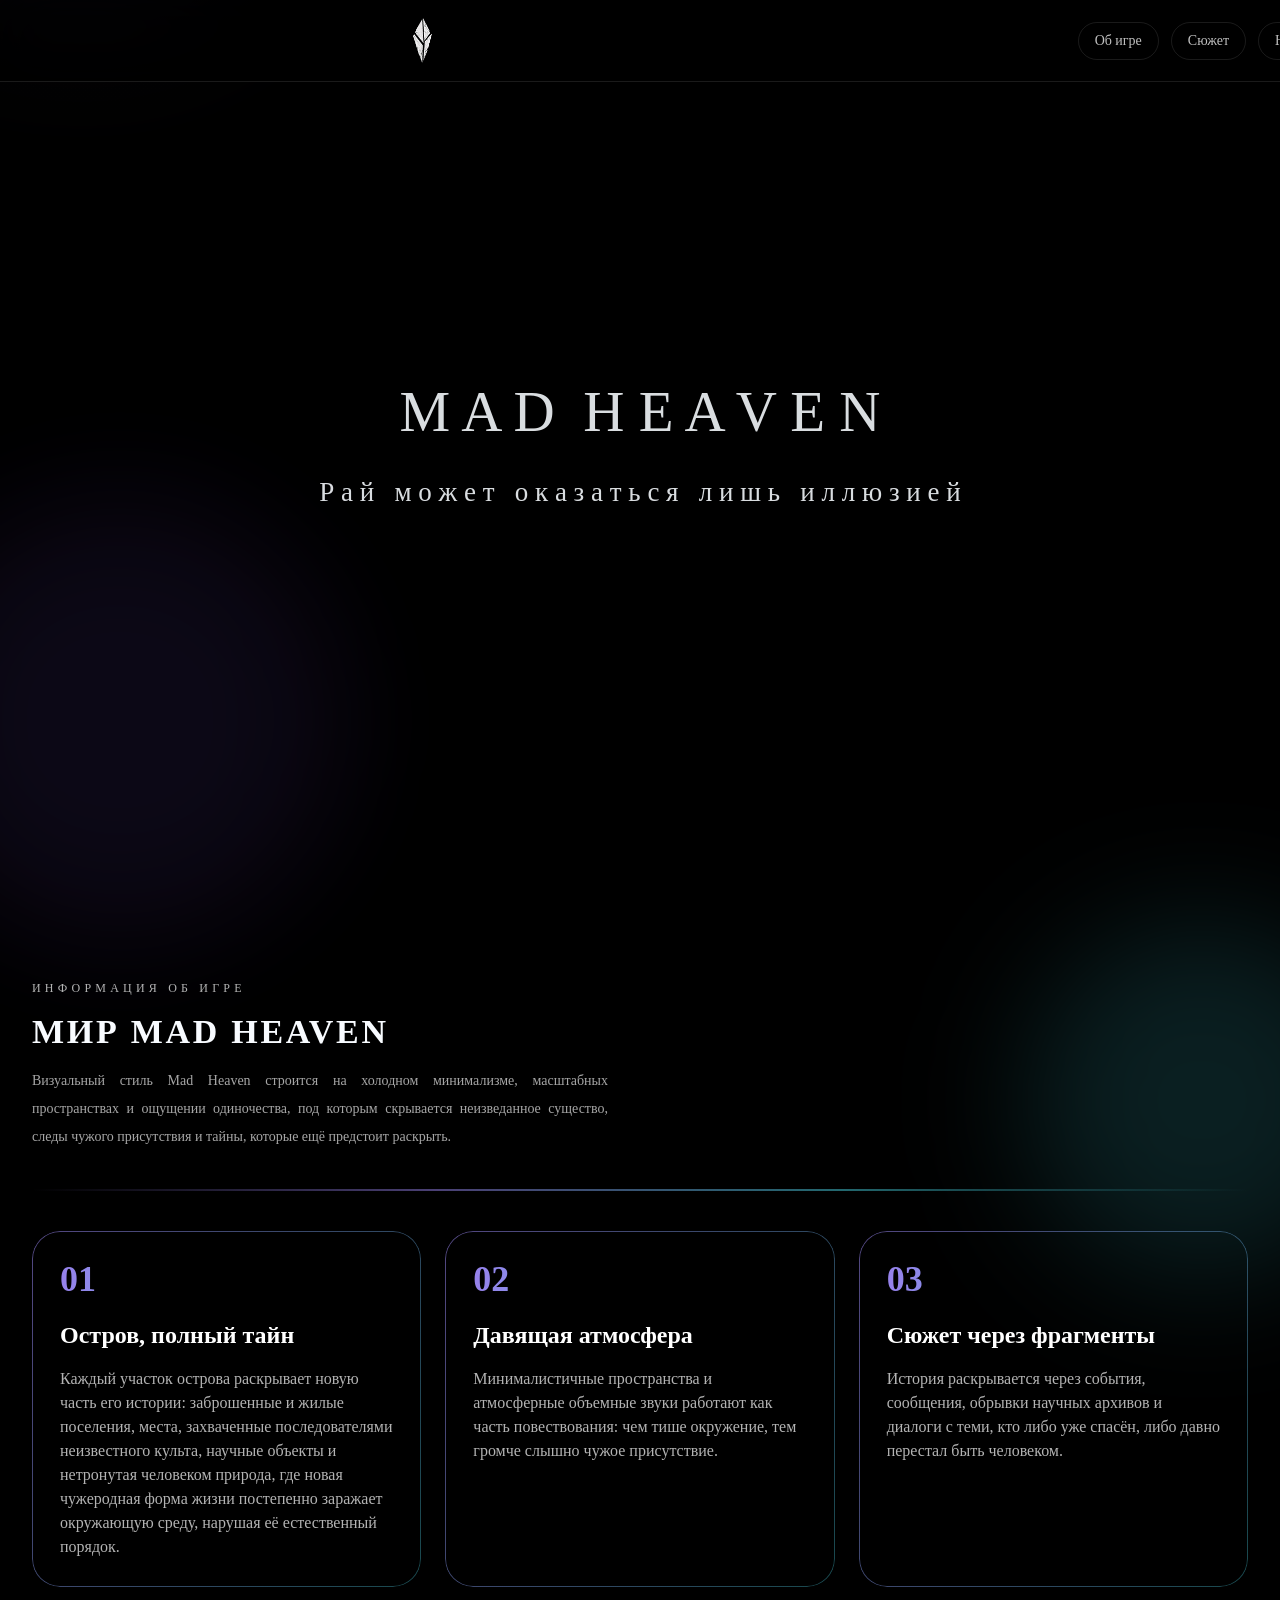
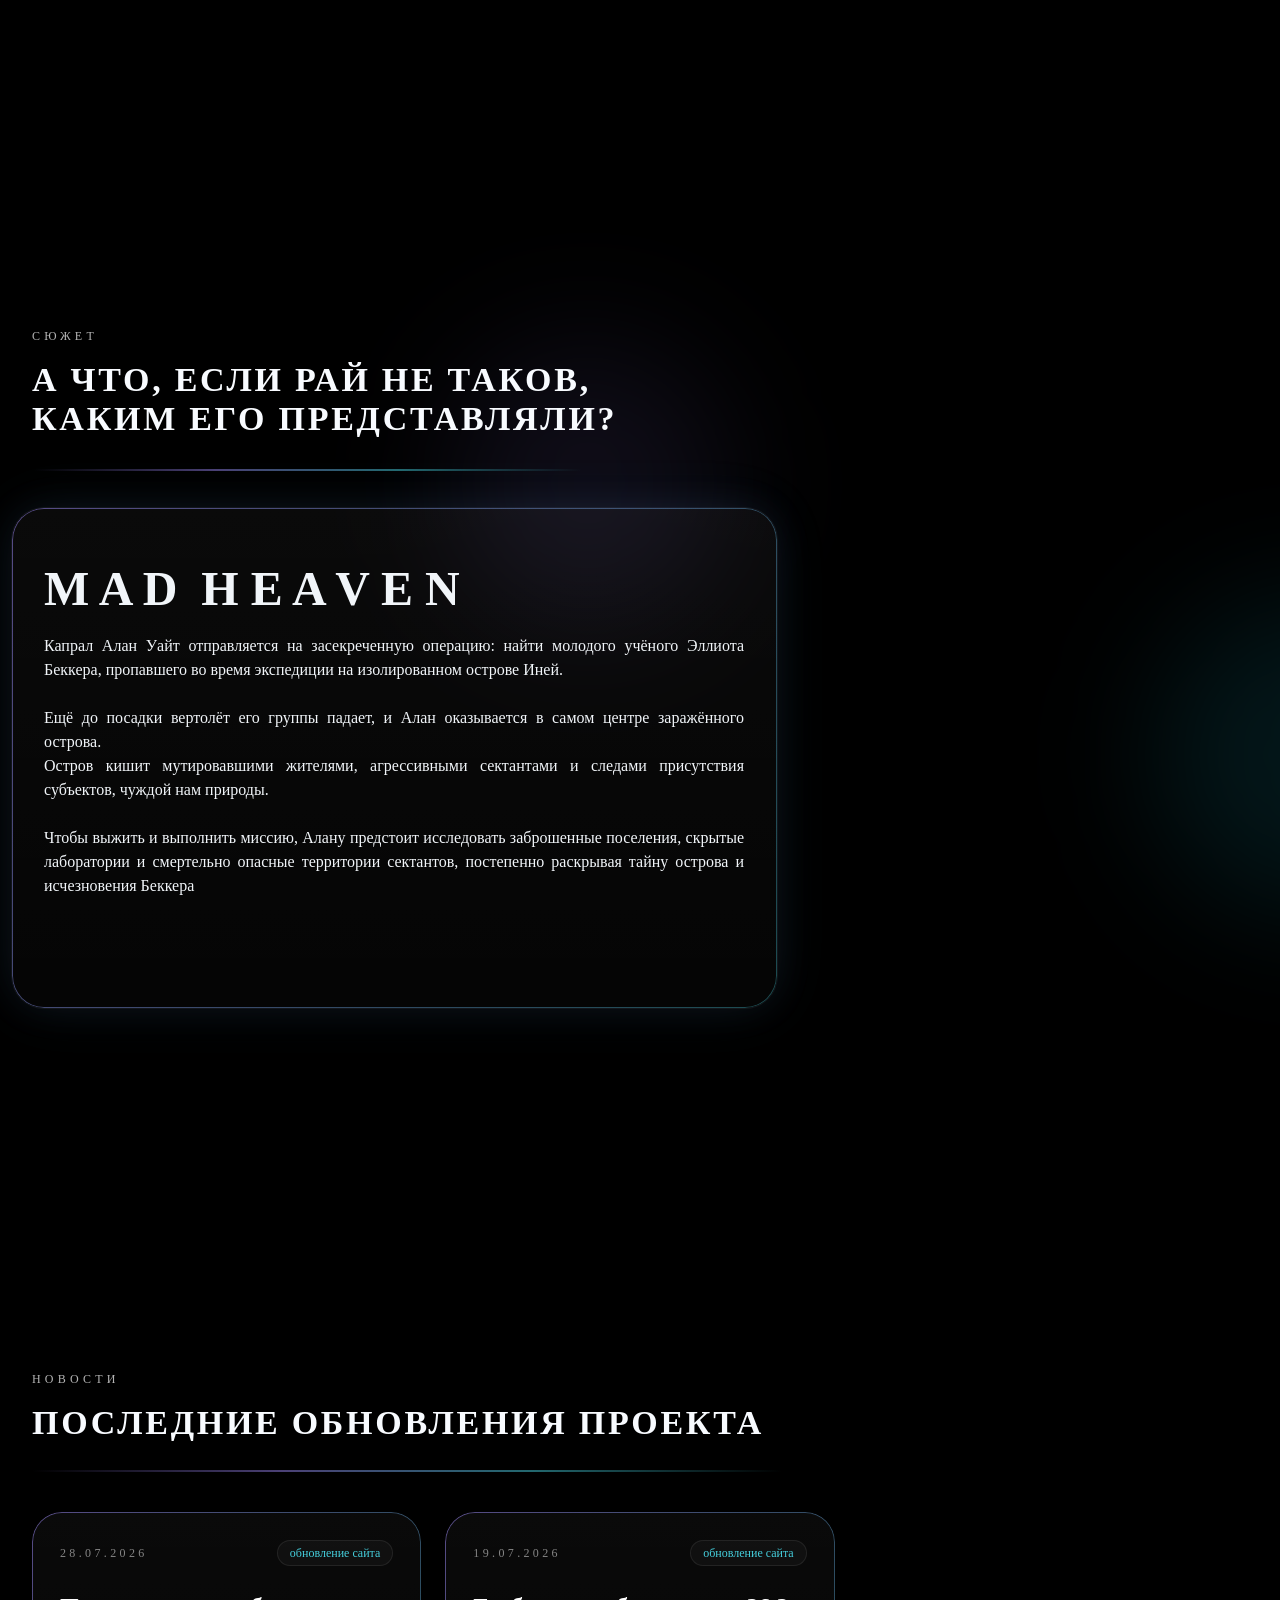
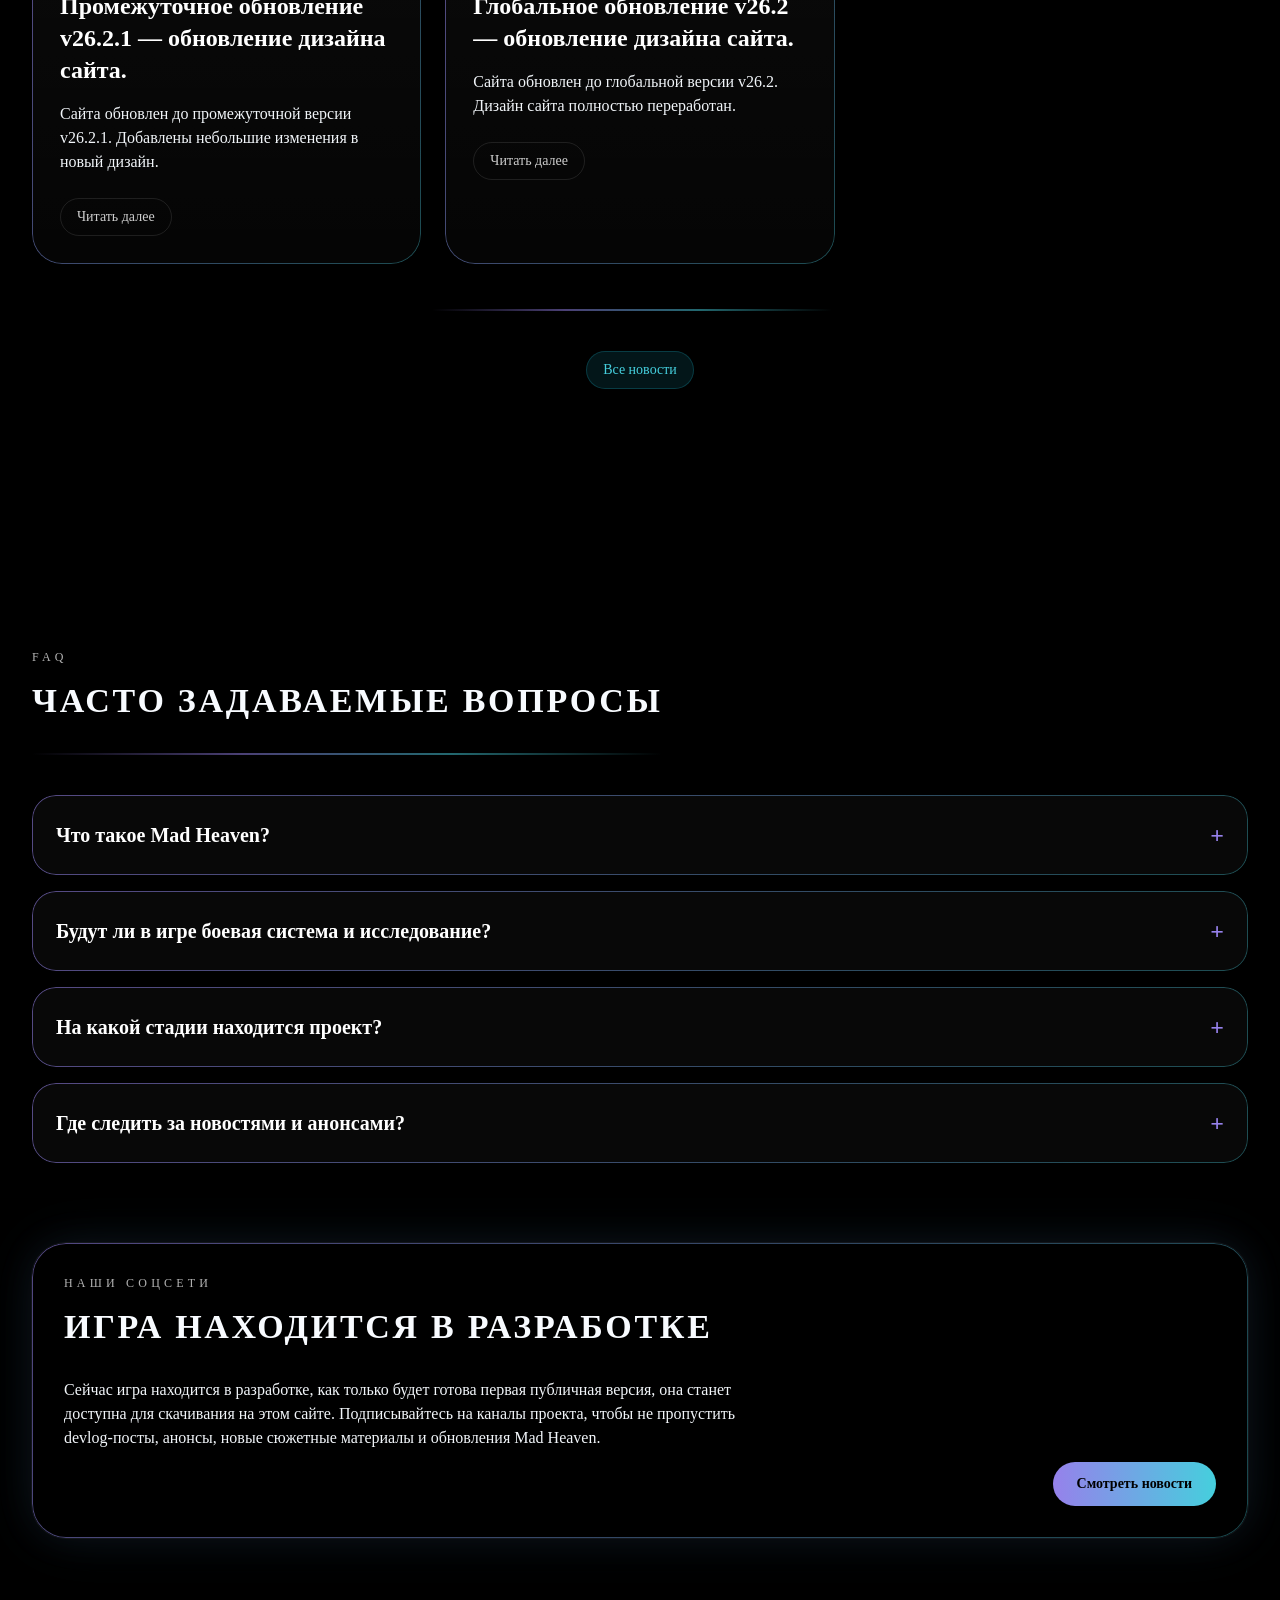
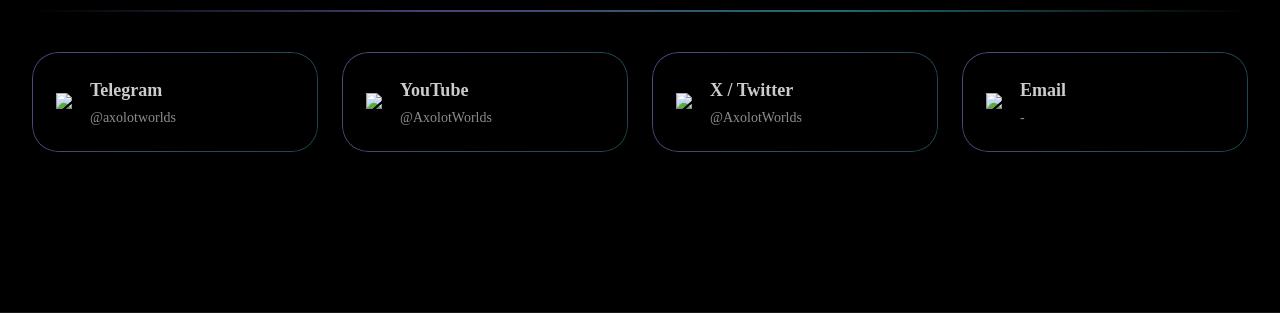
==== commit febbfe65: "v2.1" ====
--- a/index.html
+++ b/index.html
@@ -291,7 +291,7 @@
 }
 
 </style></head>
-  <body id="il9d" class="gjs-t-body cls-tctgum"><div id="i8dmp" class="page-wrapper"><div id="ick86" class="background-aura"><div class="top-glow"></div><div class="bottom-glow"></div><div class="center-glow"></div></div><header id="iz8el" class="header"><div id="ibwdh" class="header-container"><a href="https://madheaven.ru/" class="gjs-link-box"><img src="https://cdn.grapesjs.com/workspaces/cmrpyotfj06d012yngtkooaf7/assets/6b00cad3-b93d-439e-84fd-1850e7f59451__3.png" id="iljx42-2-3-2"></a><nav id="i89uu" class="navigation"><a href="#about" id="iuugg" class="gjs-t-link link-hover nav-link">Об игре</a><a href="#story" id="icy5z" class="gjs-t-link link-hover nav-link">Сюжет</a><a href="#news" id="iybpf" class="gjs-t-link link-hover nav-link">Новости</a><a href="#faq" id="ilovc" class="gjs-t-link link-hover nav-link">FAQ</a><a href="#socials" id="ifu2h" class="gjs-t-button link-hover social-button">Наши соцсети</a></nav></div></header><main id="iosvg"><section id="ijju6" class="hero-grid hero-section"><div id="i4yol" class="hero-container"><h1 id="iun0x8">M A D&nbsp; H E A V E N</h1><h1 id="iun0x8-2">Р а й&nbsp; &nbsp;м о ж е т&nbsp; &nbsp;о к а з а т ь с я&nbsp; &nbsp;л и ш ь&nbsp; &nbsp;и л л ю з и е й</h1><div id="spot-3" style="" data-aos="fade-down" data-aos-duration="1000" class="background-accent-bottom"></div><div id="ifelmx-2" class="background-accent-top aos-init aos-animate" style=""></div><div id="ippo3u-2" style="" data-aos="fade-down" data-aos-duration="1000" class="background-accent-bottom aos-init aos-animate d-xl-none d-xxl-none d-lg-none"></div></div></section><section id="about" class="about-section"><div id="iupug" class="section-container"><div id="ii0kb" class="section-header"><div id="i38k6" class="header-text"><span id="ijwhe" class="section-label">информация об игре</span><h2 id="ishze" class="gjs-t-h2 font-display section-title">МИР MAD HEAVEN</h2></div><div id="itrsi" class="section-side-note"><meta http-equiv="Content-Type" content="text/html; charset=utf-8"><meta name="ProgId" content="Word.Document"><meta name="Generator" content="Microsoft Word 15"><meta name="Originator" content="Microsoft Word 15"><link rel="File-List" href="file:///C:/Users/Admin/AppData/Local/Temp/msohtmlclip1/01/clip_filelist.xml"><link rel="themeData" href="file:///C:/Users/Admin/AppData/Local/Temp/msohtmlclip1/01/clip_themedata.thmx"><link rel="colorSchemeMapping" href="file:///C:/Users/Admin/AppData/Local/Temp/msohtmlclip1/01/clip_colorschememapping.xml"><p id="iotdn4" class="MsoNormal">Визуальный стиль Mad Heaven строится на холодном минимализме, масштабных пространствах и ощущении одиночества, под которым скрывается неизведанное существо, следы чужого присутствия и тайны, которые ещё предстоит раскрыть.</p></div></div><div id="polosa1" class="divider" style=""></div><div id="ixzbq" class="feature-grid"><article id="icmtk" class="card-hover grad-border feature-card"><div id="iseyi" class="font-display grad-text feature-number">01</div><h3 id="iudw6" class="feature-title">Остров, полный тайн</h3><p id="idqn5" class="feature-text"><meta http-equiv="Content-Type" content="text/html; charset=utf-8"><meta name="ProgId" content="Word.Document"><meta name="Generator" content="Microsoft Word 15"><meta name="Originator" content="Microsoft Word 15"><link rel="File-List" href="file:///C:/Users/Admin/AppData/Local/Temp/msohtmlclip1/01/clip_filelist.xml"><link rel="themeData" href="file:///C:/Users/Admin/AppData/Local/Temp/msohtmlclip1/01/clip_themedata.thmx"><link rel="colorSchemeMapping" href="file:///C:/Users/Admin/AppData/Local/Temp/msohtmlclip1/01/clip_colorschememapping.xml"></p><p id="ihseh4" class="MsoNormal">Каждый участок острова раскрывает новую часть его истории: заброшенные и жилые поселения, места, захваченные последователями неизвестного культа, научные объекты и нетронутая человеком природа, где новая чужеродная форма жизни постепенно заражает окружающую среду, нарушая её естественный порядок.</p><p></p></article><article id="ioco8" class="card-hover grad-border feature-card"><div id="ijmd4" class="font-display grad-text feature-number">02</div><h3 id="in5rj" class="feature-title">Давящая атмосфера</h3><p id="ikpe1" class="feature-text">Минималистичные пространства и атмосферные объемные звуки работают как часть повествования: чем тише окружение, тем громче слышно чужое присутствие.</p></article><article id="i17nc" class="card-hover grad-border feature-card"><div id="if6c2" class="font-display grad-text feature-number">03</div><h3 id="irkvg" class="feature-title">Сюжет через фрагменты</h3><p id="iznaa" class="feature-text">История раскрывается через события, сообщения, обрывки научных архивов и диалоги с теми, кто либо уже спасён, либо давно перестал быть человеком.</p></article></div><div id="iaaw7" class="game-info-panel"></div></div></section><section id="story" class="story-section"><div id="iuvcpu" class="section-container"><div class="section-header"><span id="iwablf" class="section-label">сюжет</span><h2 id="i06wq8" class="gjs-t-h2 font-display section-title">А что, если рай не таков,<br>каким его представляли?</h2><div id="polosa2" class="divider" style=""></div></div><div id="i0xjdo" class="story-layout"><div id="ious8u" class="grad-border panel glow story-main-card"><p id="if4198" class="text-white/82 story-paragraph"><meta http-equiv="Content-Type" content="text/html; charset=utf-8"></p><div id="i6iq5f"><b id="ij8zvh"><span data-gs-mrk-fs="true" id="iupgcs">M A D&nbsp; H E A V E N</span></b></div><div id="ig3y3l">Капрал Алан Уайт отправляется на засекреченную операцию: найти молодого учёного Эллиота Беккера, пропавшего во время экспедиции на изолированном острове Иней.</div><p id="ixuzeo" class="MsoNormal">&nbsp;</p><p id="i56dsj" class="MsoNormal">Ещё до посадки вертолёт его группы падает, и Алан оказывается в самом центре заражённого острова.</p><p id="irw08g" class="MsoNormal">Остров кишит мутировавшими жителями, агрессивными сектантами и следами присутствия субъектов, чуждой нам природы.</p><p id="iu85jb" class="MsoNormal">&nbsp;</p><p id="i4mcvl" class="MsoNormal">Чтобы выжить и выполнить миссию, Алану предстоит исследовать заброшенные поселения, скрытые лаборатории и смертельно опасные территории сектантов, постепенно раскрывая тайну острова и исчезновения Беккера</p><p></p></div><div id="spot-4" style="" data-aos="fade-down" data-aos-duration="1000" class="background-accent-bottom"></div></div></div></section><section id="news" class="news-section"><div id="in2bdu" class="section-container"><div id="iulsqy" class="section-header"><div class="header-text"><span id="ieeyjr" class="section-label">новости</span><h2 id="ivw6n9" class="gjs-t-h2 font-display section-title">Последние обновления проекта</h2><div id="polosa3" class="divider" style=""></div></div></div><div id="i79b5f" class="news-grid"><article id="28.07.2026" class="card-hover grad-border panel news-card"><div class="news-meta"><span id="i7chlv" class="news-date">28.07.2026</span><span id="it0064" class="tag news-tag">обновление сайта</span></div><h3 id="irhu4j" class="news-title"><blockquote data-start="186" data-end="252"><p data-start="188" data-end="252" class="PDq2pG_selectionAnchorContainer"><strong data-start="188" data-end="252" style="font-weight: bold;">Промежуточное обновление v26.2.1 — обновление дизайна сайта.</strong><span aria-hidden="true" class="PDq2pG_selectionAnchor"></span></p>
+  <body id="il9d" class="gjs-t-body cls-tctgum"><div id="i8dmp" class="page-wrapper"><div id="ick86" class="background-aura"><div class="top-glow"></div><div class="bottom-glow"></div><div class="center-glow"></div></div><header id="iz8el" class="header"><div id="ibwdh" class="header-container"><a href="https://madheaven.ru/" class="gjs-link-box"><img src="/media//MH.png" id="iljx42-2-3-2"></a><nav id="i89uu" class="navigation"><a href="#about" id="iuugg" class="gjs-t-link link-hover nav-link">Об игре</a><a href="#story" id="icy5z" class="gjs-t-link link-hover nav-link">Сюжет</a><a href="#news" id="iybpf" class="gjs-t-link link-hover nav-link">Новости</a><a href="#faq" id="ilovc" class="gjs-t-link link-hover nav-link">FAQ</a><a href="#socials" id="ifu2h" class="gjs-t-button link-hover social-button">Наши соцсети</a></nav></div></header><main id="iosvg"><section id="ijju6" class="hero-grid hero-section"><div id="i4yol" class="hero-container"><h1 id="iun0x8">M A D&nbsp; H E A V E N</h1><h1 id="iun0x8-2">Р а й&nbsp; &nbsp;м о ж е т&nbsp; &nbsp;о к а з а т ь с я&nbsp; &nbsp;л и ш ь&nbsp; &nbsp;и л л ю з и е й</h1><div id="spot-3" style="" data-aos="fade-down" data-aos-duration="1000" class="background-accent-bottom"></div><div id="ifelmx-2" class="background-accent-top aos-init aos-animate" style=""></div><div id="ippo3u-2" style="" data-aos="fade-down" data-aos-duration="1000" class="background-accent-bottom aos-init aos-animate d-xl-none d-xxl-none d-lg-none"></div></div></section><section id="about" class="about-section"><div id="iupug" class="section-container"><div id="ii0kb" class="section-header"><div id="i38k6" class="header-text"><span id="ijwhe" class="section-label">информация об игре</span><h2 id="ishze" class="gjs-t-h2 font-display section-title">МИР MAD HEAVEN</h2></div><div id="itrsi" class="section-side-note"><meta http-equiv="Content-Type" content="text/html; charset=utf-8"><meta name="ProgId" content="Word.Document"><meta name="Generator" content="Microsoft Word 15"><meta name="Originator" content="Microsoft Word 15"><link rel="File-List" href="file:///C:/Users/Admin/AppData/Local/Temp/msohtmlclip1/01/clip_filelist.xml"><link rel="themeData" href="file:///C:/Users/Admin/AppData/Local/Temp/msohtmlclip1/01/clip_themedata.thmx"><link rel="colorSchemeMapping" href="file:///C:/Users/Admin/AppData/Local/Temp/msohtmlclip1/01/clip_colorschememapping.xml"><p id="iotdn4" class="MsoNormal">Визуальный стиль Mad Heaven строится на холодном минимализме, масштабных пространствах и ощущении одиночества, под которым скрывается неизведанное существо, следы чужого присутствия и тайны, которые ещё предстоит раскрыть.</p></div></div><div id="polosa1" class="divider" style=""></div><div id="ixzbq" class="feature-grid"><article id="icmtk" class="card-hover grad-border feature-card"><div id="iseyi" class="font-display grad-text feature-number">01</div><h3 id="iudw6" class="feature-title">Остров, полный тайн</h3><p id="idqn5" class="feature-text"><meta http-equiv="Content-Type" content="text/html; charset=utf-8"><meta name="ProgId" content="Word.Document"><meta name="Generator" content="Microsoft Word 15"><meta name="Originator" content="Microsoft Word 15"><link rel="File-List" href="file:///C:/Users/Admin/AppData/Local/Temp/msohtmlclip1/01/clip_filelist.xml"><link rel="themeData" href="file:///C:/Users/Admin/AppData/Local/Temp/msohtmlclip1/01/clip_themedata.thmx"><link rel="colorSchemeMapping" href="file:///C:/Users/Admin/AppData/Local/Temp/msohtmlclip1/01/clip_colorschememapping.xml"></p><p id="ihseh4" class="MsoNormal">Каждый участок острова раскрывает новую часть его истории: заброшенные и жилые поселения, места, захваченные последователями неизвестного культа, научные объекты и нетронутая человеком природа, где новая чужеродная форма жизни постепенно заражает окружающую среду, нарушая её естественный порядок.</p><p></p></article><article id="ioco8" class="card-hover grad-border feature-card"><div id="ijmd4" class="font-display grad-text feature-number">02</div><h3 id="in5rj" class="feature-title">Давящая атмосфера</h3><p id="ikpe1" class="feature-text">Минималистичные пространства и атмосферные объемные звуки работают как часть повествования: чем тише окружение, тем громче слышно чужое присутствие.</p></article><article id="i17nc" class="card-hover grad-border feature-card"><div id="if6c2" class="font-display grad-text feature-number">03</div><h3 id="irkvg" class="feature-title">Сюжет через фрагменты</h3><p id="iznaa" class="feature-text">История раскрывается через события, сообщения, обрывки научных архивов и диалоги с теми, кто либо уже спасён, либо давно перестал быть человеком.</p></article></div><div id="iaaw7" class="game-info-panel"></div></div></section><section id="story" class="story-section"><div id="iuvcpu" class="section-container"><div class="section-header"><span id="iwablf" class="section-label">сюжет</span><h2 id="i06wq8" class="gjs-t-h2 font-display section-title">А что, если рай не таков,<br>каким его представляли?</h2><div id="polosa2" class="divider" style=""></div></div><div id="i0xjdo" class="story-layout"><div id="ious8u" class="grad-border panel glow story-main-card"><p id="if4198" class="text-white/82 story-paragraph"><meta http-equiv="Content-Type" content="text/html; charset=utf-8"></p><div id="i6iq5f"><b id="ij8zvh"><span data-gs-mrk-fs="true" id="iupgcs">M A D&nbsp; H E A V E N</span></b></div><div id="ig3y3l">Капрал Алан Уайт отправляется на засекреченную операцию: найти молодого учёного Эллиота Беккера, пропавшего во время экспедиции на изолированном острове Иней.</div><p id="ixuzeo" class="MsoNormal">&nbsp;</p><p id="i56dsj" class="MsoNormal">Ещё до посадки вертолёт его группы падает, и Алан оказывается в самом центре заражённого острова.</p><p id="irw08g" class="MsoNormal">Остров кишит мутировавшими жителями, агрессивными сектантами и следами присутствия субъектов, чуждой нам природы.</p><p id="iu85jb" class="MsoNormal">&nbsp;</p><p id="i4mcvl" class="MsoNormal">Чтобы выжить и выполнить миссию, Алану предстоит исследовать заброшенные поселения, скрытые лаборатории и смертельно опасные территории сектантов, постепенно раскрывая тайну острова и исчезновения Беккера</p><p></p></div><div id="spot-4" style="" data-aos="fade-down" data-aos-duration="1000" class="background-accent-bottom"></div></div></div></section><section id="news" class="news-section"><div id="in2bdu" class="section-container"><div id="iulsqy" class="section-header"><div class="header-text"><span id="ieeyjr" class="section-label">новости</span><h2 id="ivw6n9" class="gjs-t-h2 font-display section-title">Последние обновления проекта</h2><div id="polosa3" class="divider" style=""></div></div></div><div id="i79b5f" class="news-grid"><article id="28.07.2026" class="card-hover grad-border panel news-card"><div class="news-meta"><span id="i7chlv" class="news-date">28.07.2026</span><span id="it0064" class="tag news-tag">обновление сайта</span></div><h3 id="irhu4j" class="news-title"><blockquote data-start="186" data-end="252"><p data-start="188" data-end="252" class="PDq2pG_selectionAnchorContainer"><strong data-start="188" data-end="252" style="font-weight: bold;">Промежуточное обновление v26.2.1 — обновление дизайна сайта.</strong><span aria-hidden="true" class="PDq2pG_selectionAnchor"></span></p>
 </blockquote>
 <p data-start="254" data-end="291"></p></h3><p id="ivz967" class="text-white/72 news-excerpt"><span style="color: rgb(226, 232, 240); font-size: 18px; background-color: rgba(255, 255, 255, 0.04);"></span></p><p class="MsoNormal">Сайта обновлен до промежуточной версии v26.2.1. Добавлены
 небольшие изменения в новый дизайн.</p><p></p><a href="news/websiteupd2621" id="inevui" class="gjs-t-link news-link">Читать далее
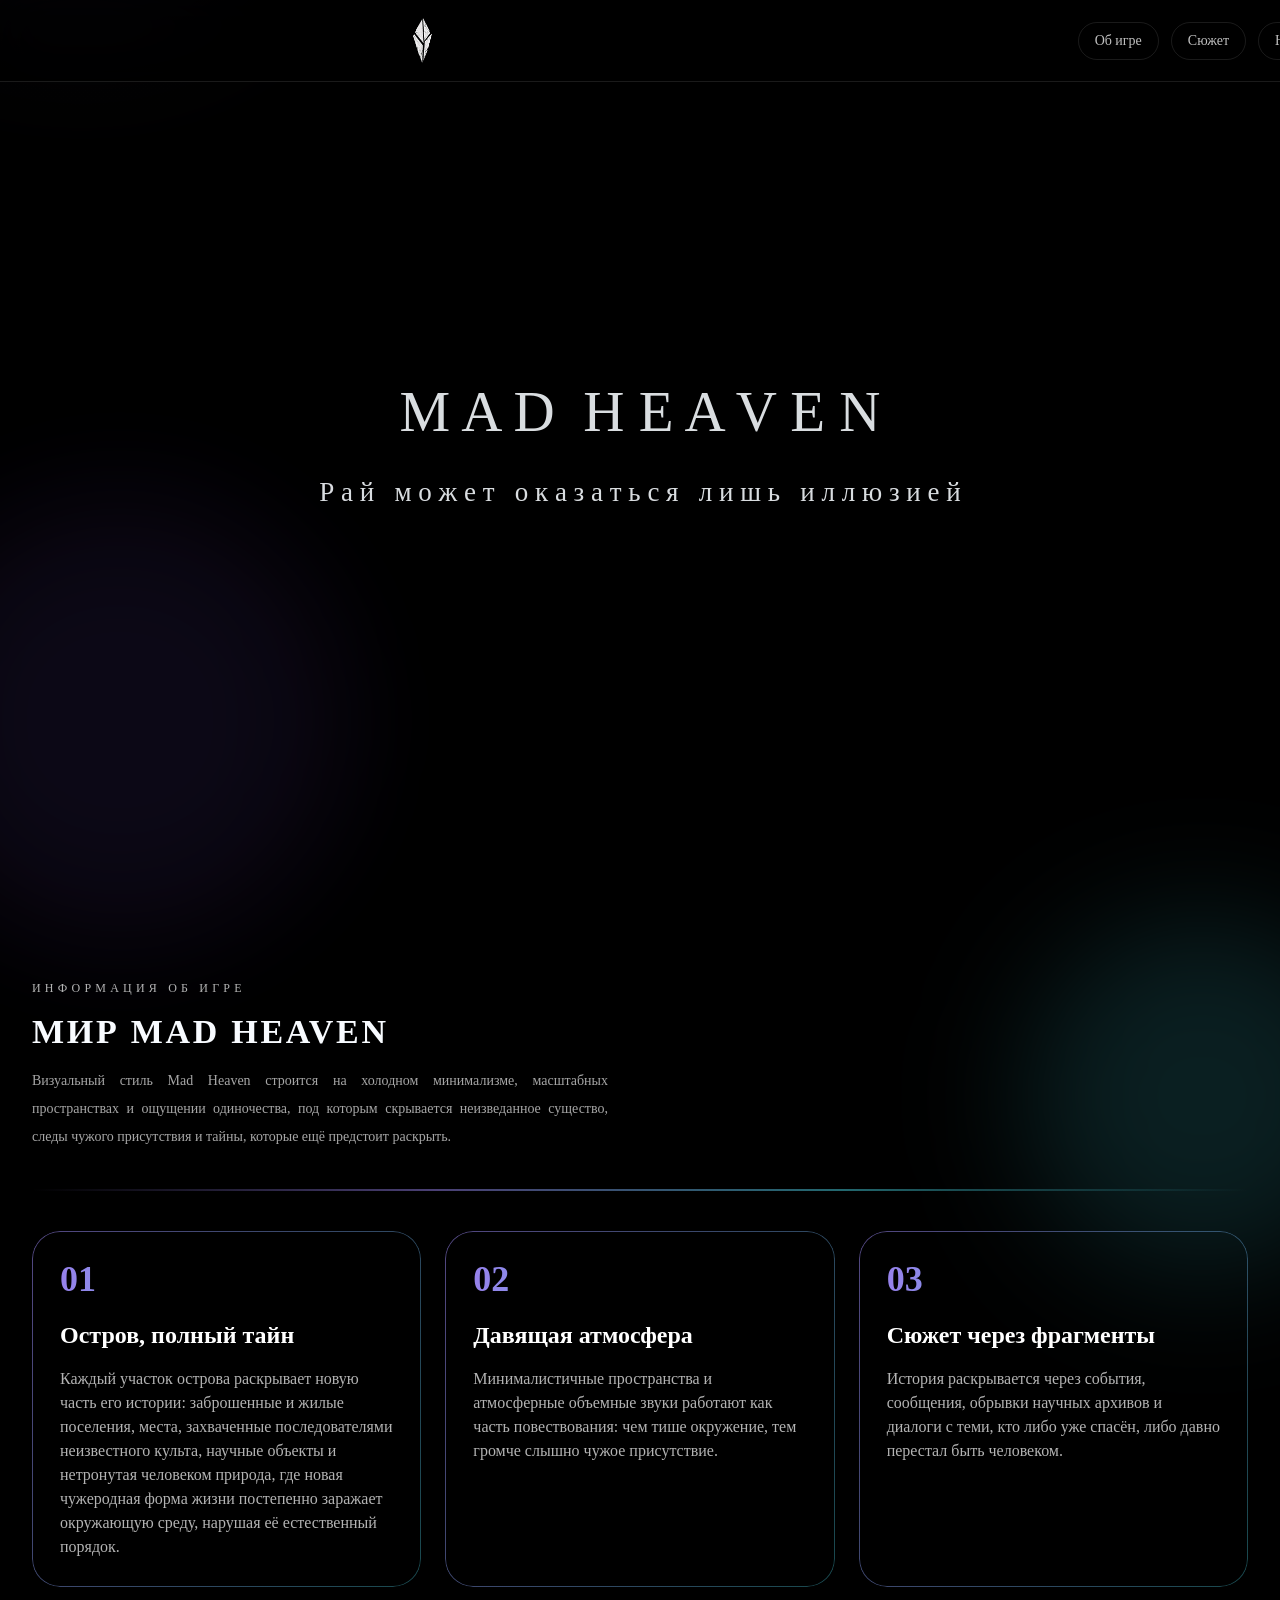
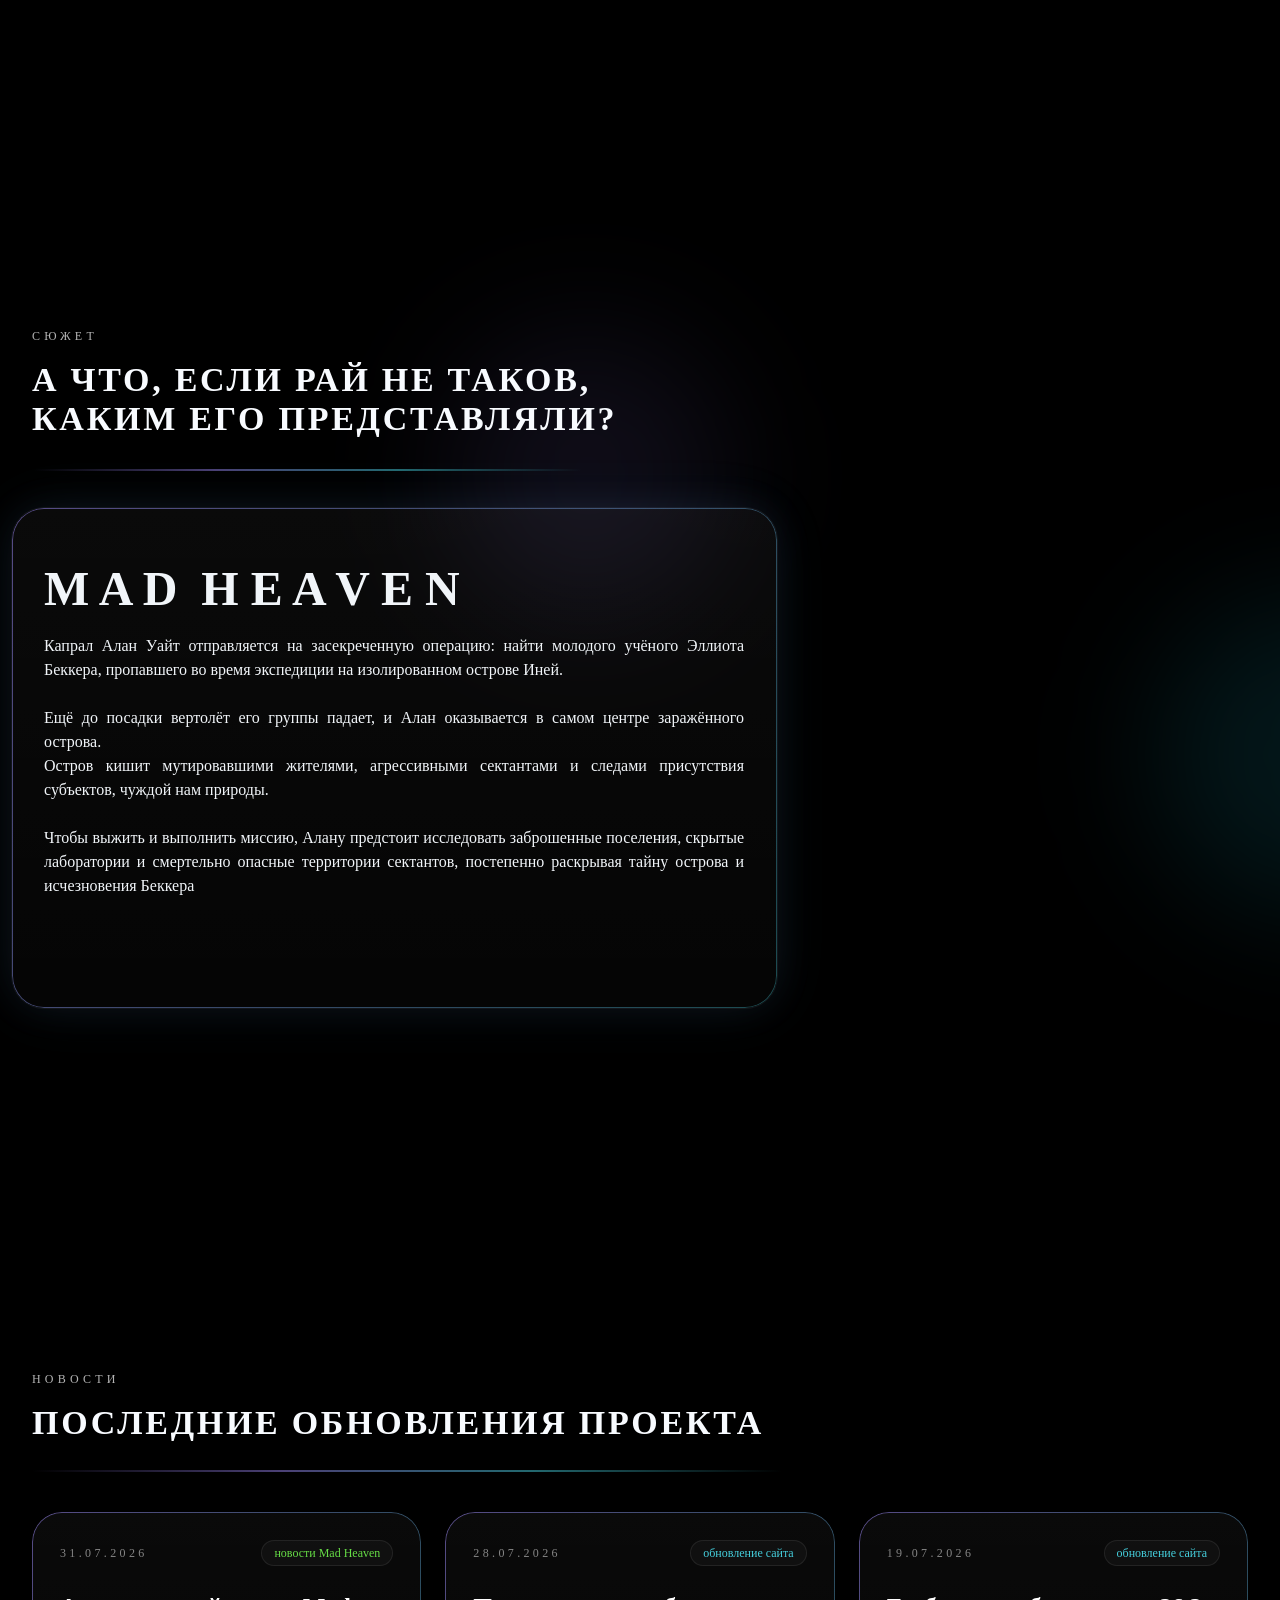
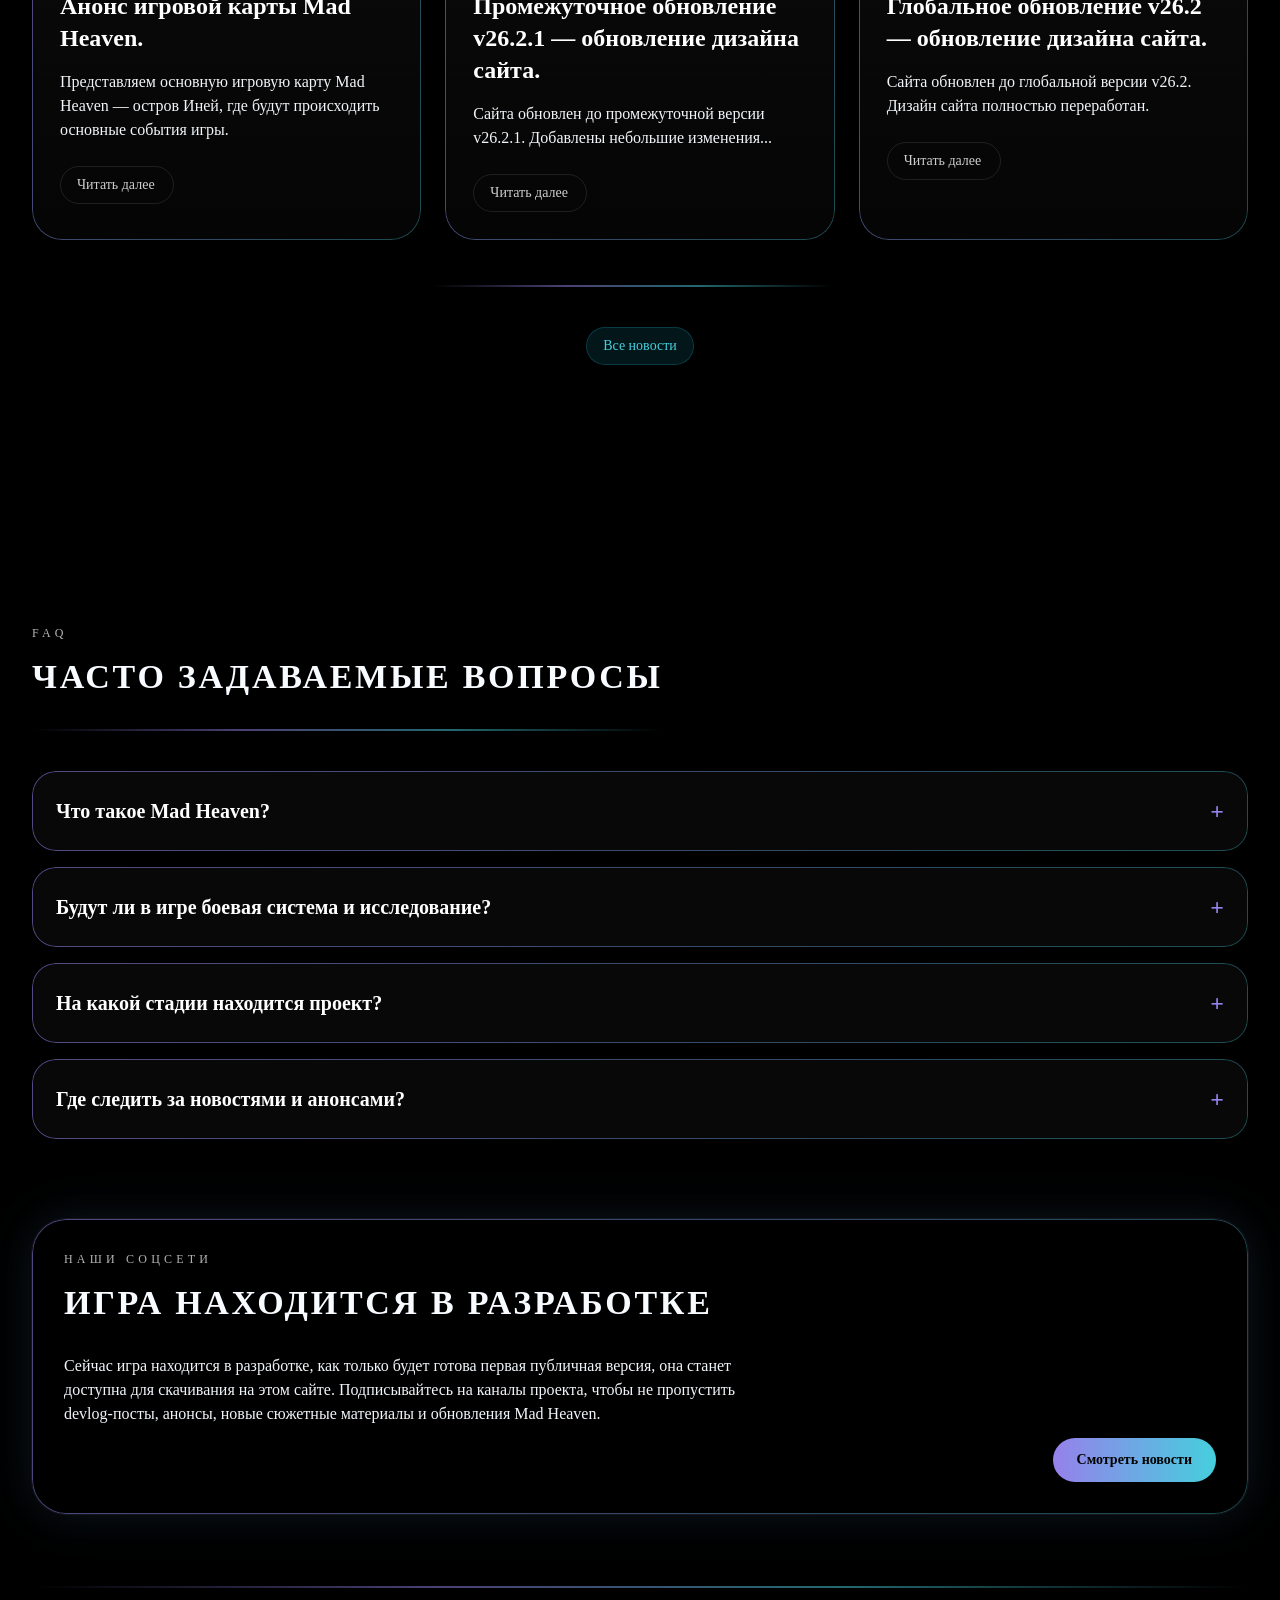
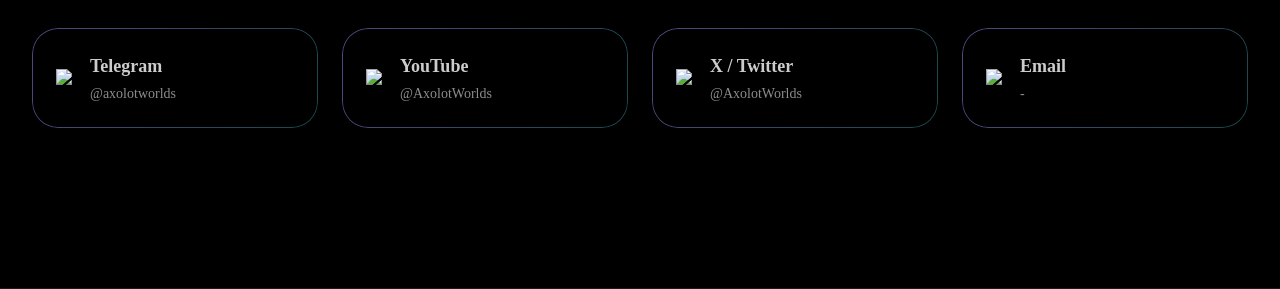
==== commit 2d00348a: "v2.2" ====
--- a/index.html
+++ b/index.html
@@ -290,15 +290,37 @@
 	width: 1920px;
 }
 
+#iz8el-2-3 {
+	bottom: 759px;
+	line-height: 24px;
+	width: 1920px;
+	height: 82px;
+	margin-bottom: 0px;
+}
+
+#inevui {
+	width: 114.03px;
+	margin-top: 24px;
+	font-size: 14px;
+	height: 38px;
+}
+
+#inevui3 {
+	width: 114.031px;
+}
+
 </style></head>
-  <body id="il9d" class="gjs-t-body cls-tctgum"><div id="i8dmp" class="page-wrapper"><div id="ick86" class="background-aura"><div class="top-glow"></div><div class="bottom-glow"></div><div class="center-glow"></div></div><header id="iz8el" class="header"><div id="ibwdh" class="header-container"><a href="https://madheaven.ru/" class="gjs-link-box"><img src="/media//MH.png" id="iljx42-2-3-2"></a><nav id="i89uu" class="navigation"><a href="#about" id="iuugg" class="gjs-t-link link-hover nav-link">Об игре</a><a href="#story" id="icy5z" class="gjs-t-link link-hover nav-link">Сюжет</a><a href="#news" id="iybpf" class="gjs-t-link link-hover nav-link">Новости</a><a href="#faq" id="ilovc" class="gjs-t-link link-hover nav-link">FAQ</a><a href="#socials" id="ifu2h" class="gjs-t-button link-hover social-button">Наши соцсети</a></nav></div></header><main id="iosvg"><section id="ijju6" class="hero-grid hero-section"><div id="i4yol" class="hero-container"><h1 id="iun0x8">M A D&nbsp; H E A V E N</h1><h1 id="iun0x8-2">Р а й&nbsp; &nbsp;м о ж е т&nbsp; &nbsp;о к а з а т ь с я&nbsp; &nbsp;л и ш ь&nbsp; &nbsp;и л л ю з и е й</h1><div id="spot-3" style="" data-aos="fade-down" data-aos-duration="1000" class="background-accent-bottom"></div><div id="ifelmx-2" class="background-accent-top aos-init aos-animate" style=""></div><div id="ippo3u-2" style="" data-aos="fade-down" data-aos-duration="1000" class="background-accent-bottom aos-init aos-animate d-xl-none d-xxl-none d-lg-none"></div></div></section><section id="about" class="about-section"><div id="iupug" class="section-container"><div id="ii0kb" class="section-header"><div id="i38k6" class="header-text"><span id="ijwhe" class="section-label">информация об игре</span><h2 id="ishze" class="gjs-t-h2 font-display section-title">МИР MAD HEAVEN</h2></div><div id="itrsi" class="section-side-note"><meta http-equiv="Content-Type" content="text/html; charset=utf-8"><meta name="ProgId" content="Word.Document"><meta name="Generator" content="Microsoft Word 15"><meta name="Originator" content="Microsoft Word 15"><link rel="File-List" href="file:///C:/Users/Admin/AppData/Local/Temp/msohtmlclip1/01/clip_filelist.xml"><link rel="themeData" href="file:///C:/Users/Admin/AppData/Local/Temp/msohtmlclip1/01/clip_themedata.thmx"><link rel="colorSchemeMapping" href="file:///C:/Users/Admin/AppData/Local/Temp/msohtmlclip1/01/clip_colorschememapping.xml"><p id="iotdn4" class="MsoNormal">Визуальный стиль Mad Heaven строится на холодном минимализме, масштабных пространствах и ощущении одиночества, под которым скрывается неизведанное существо, следы чужого присутствия и тайны, которые ещё предстоит раскрыть.</p></div></div><div id="polosa1" class="divider" style=""></div><div id="ixzbq" class="feature-grid"><article id="icmtk" class="card-hover grad-border feature-card"><div id="iseyi" class="font-display grad-text feature-number">01</div><h3 id="iudw6" class="feature-title">Остров, полный тайн</h3><p id="idqn5" class="feature-text"><meta http-equiv="Content-Type" content="text/html; charset=utf-8"><meta name="ProgId" content="Word.Document"><meta name="Generator" content="Microsoft Word 15"><meta name="Originator" content="Microsoft Word 15"><link rel="File-List" href="file:///C:/Users/Admin/AppData/Local/Temp/msohtmlclip1/01/clip_filelist.xml"><link rel="themeData" href="file:///C:/Users/Admin/AppData/Local/Temp/msohtmlclip1/01/clip_themedata.thmx"><link rel="colorSchemeMapping" href="file:///C:/Users/Admin/AppData/Local/Temp/msohtmlclip1/01/clip_colorschememapping.xml"></p><p id="ihseh4" class="MsoNormal">Каждый участок острова раскрывает новую часть его истории: заброшенные и жилые поселения, места, захваченные последователями неизвестного культа, научные объекты и нетронутая человеком природа, где новая чужеродная форма жизни постепенно заражает окружающую среду, нарушая её естественный порядок.</p><p></p></article><article id="ioco8" class="card-hover grad-border feature-card"><div id="ijmd4" class="font-display grad-text feature-number">02</div><h3 id="in5rj" class="feature-title">Давящая атмосфера</h3><p id="ikpe1" class="feature-text">Минималистичные пространства и атмосферные объемные звуки работают как часть повествования: чем тише окружение, тем громче слышно чужое присутствие.</p></article><article id="i17nc" class="card-hover grad-border feature-card"><div id="if6c2" class="font-display grad-text feature-number">03</div><h3 id="irkvg" class="feature-title">Сюжет через фрагменты</h3><p id="iznaa" class="feature-text">История раскрывается через события, сообщения, обрывки научных архивов и диалоги с теми, кто либо уже спасён, либо давно перестал быть человеком.</p></article></div><div id="iaaw7" class="game-info-panel"></div></div></section><section id="story" class="story-section"><div id="iuvcpu" class="section-container"><div class="section-header"><span id="iwablf" class="section-label">сюжет</span><h2 id="i06wq8" class="gjs-t-h2 font-display section-title">А что, если рай не таков,<br>каким его представляли?</h2><div id="polosa2" class="divider" style=""></div></div><div id="i0xjdo" class="story-layout"><div id="ious8u" class="grad-border panel glow story-main-card"><p id="if4198" class="text-white/82 story-paragraph"><meta http-equiv="Content-Type" content="text/html; charset=utf-8"></p><div id="i6iq5f"><b id="ij8zvh"><span data-gs-mrk-fs="true" id="iupgcs">M A D&nbsp; H E A V E N</span></b></div><div id="ig3y3l">Капрал Алан Уайт отправляется на засекреченную операцию: найти молодого учёного Эллиота Беккера, пропавшего во время экспедиции на изолированном острове Иней.</div><p id="ixuzeo" class="MsoNormal">&nbsp;</p><p id="i56dsj" class="MsoNormal">Ещё до посадки вертолёт его группы падает, и Алан оказывается в самом центре заражённого острова.</p><p id="irw08g" class="MsoNormal">Остров кишит мутировавшими жителями, агрессивными сектантами и следами присутствия субъектов, чуждой нам природы.</p><p id="iu85jb" class="MsoNormal">&nbsp;</p><p id="i4mcvl" class="MsoNormal">Чтобы выжить и выполнить миссию, Алану предстоит исследовать заброшенные поселения, скрытые лаборатории и смертельно опасные территории сектантов, постепенно раскрывая тайну острова и исчезновения Беккера</p><p></p></div><div id="spot-4" style="" data-aos="fade-down" data-aos-duration="1000" class="background-accent-bottom"></div></div></div></section><section id="news" class="news-section"><div id="in2bdu" class="section-container"><div id="iulsqy" class="section-header"><div class="header-text"><span id="ieeyjr" class="section-label">новости</span><h2 id="ivw6n9" class="gjs-t-h2 font-display section-title">Последние обновления проекта</h2><div id="polosa3" class="divider" style=""></div></div></div><div id="i79b5f" class="news-grid"><article id="28.07.2026" class="card-hover grad-border panel news-card"><div class="news-meta"><span id="i7chlv" class="news-date">28.07.2026</span><span id="it0064" class="tag news-tag">обновление сайта</span></div><h3 id="irhu4j" class="news-title"><blockquote data-start="186" data-end="252"><p data-start="188" data-end="252" class="PDq2pG_selectionAnchorContainer"><strong data-start="188" data-end="252" style="font-weight: bold;">Промежуточное обновление v26.2.1 — обновление дизайна сайта.</strong><span aria-hidden="true" class="PDq2pG_selectionAnchor"></span></p>
+  <body id="il9d" class="gjs-t-body cls-tctgum"><div id="i8dmp" class="page-wrapper"><div id="ick86" class="background-aura"><div class="top-glow"></div><div class="bottom-glow"></div><div class="center-glow"></div></div><header id="iz8el" class="header"><div id="ibwdh" class="header-container"><a href="https://madheaven.ru/" class="gjs-link-box"><img src="/media//MH.png" id="iljx42-2-3-2"></a><nav id="i89uu" class="navigation"><a href="#about" id="iuugg" class="gjs-t-link link-hover nav-link">Об игре</a><a href="#story" id="icy5z" class="gjs-t-link link-hover nav-link">Сюжет</a><a href="#news" id="iybpf" class="gjs-t-link link-hover nav-link">Новости</a><a href="#faq" id="ilovc" class="gjs-t-link link-hover nav-link">FAQ</a><a href="#socials" id="ifu2h" class="gjs-t-button link-hover social-button">Наши соцсети</a></nav></div></header><main id="iosvg"><section id="ijju6" class="hero-grid hero-section"><div id="i4yol" class="hero-container"><h1 id="iun0x8">M A D&nbsp; H E A V E N</h1><h1 id="iun0x8-2">Р а й&nbsp; &nbsp;м о ж е т&nbsp; &nbsp;о к а з а т ь с я&nbsp; &nbsp;л и ш ь&nbsp; &nbsp;и л л ю з и е й</h1><div id="spot-3" style="" data-aos="fade-down" data-aos-duration="1000" class="background-accent-bottom"></div><div id="ifelmx-2" class="background-accent-top aos-init aos-animate" style=""></div><div id="ippo3u-2" style="" data-aos="fade-down" data-aos-duration="1000" class="background-accent-bottom aos-init aos-animate d-xl-none d-xxl-none d-lg-none"></div></div></section><section id="about" class="about-section"><div id="iupug" class="section-container"><div id="ii0kb" class="section-header"><div id="i38k6" class="header-text"><span id="ijwhe" class="section-label">информация об игре</span><h2 id="ishze" class="gjs-t-h2 font-display section-title">МИР MAD HEAVEN</h2></div><div id="itrsi" class="section-side-note"><meta http-equiv="Content-Type" content="text/html; charset=utf-8"><meta name="ProgId" content="Word.Document"><meta name="Generator" content="Microsoft Word 15"><meta name="Originator" content="Microsoft Word 15"><link rel="File-List" href="file:///C:/Users/Admin/AppData/Local/Temp/msohtmlclip1/01/clip_filelist.xml"><link rel="themeData" href="file:///C:/Users/Admin/AppData/Local/Temp/msohtmlclip1/01/clip_themedata.thmx"><link rel="colorSchemeMapping" href="file:///C:/Users/Admin/AppData/Local/Temp/msohtmlclip1/01/clip_colorschememapping.xml"><p id="iotdn4" class="MsoNormal">Визуальный стиль Mad Heaven строится на холодном минимализме, масштабных пространствах и ощущении одиночества, под которым скрывается неизведанное существо, следы чужого присутствия и тайны, которые ещё предстоит раскрыть.</p></div></div><div id="polosa1" class="divider" style=""></div><div id="ixzbq" class="feature-grid"><article id="icmtk" class="card-hover grad-border feature-card"><div id="iseyi" class="font-display grad-text feature-number">01</div><h3 id="iudw6" class="feature-title">Остров, полный тайн</h3><p id="idqn5" class="feature-text"><meta http-equiv="Content-Type" content="text/html; charset=utf-8"><meta name="ProgId" content="Word.Document"><meta name="Generator" content="Microsoft Word 15"><meta name="Originator" content="Microsoft Word 15"><link rel="File-List" href="file:///C:/Users/Admin/AppData/Local/Temp/msohtmlclip1/01/clip_filelist.xml"><link rel="themeData" href="file:///C:/Users/Admin/AppData/Local/Temp/msohtmlclip1/01/clip_themedata.thmx"><link rel="colorSchemeMapping" href="file:///C:/Users/Admin/AppData/Local/Temp/msohtmlclip1/01/clip_colorschememapping.xml"></p><p id="ihseh4" class="MsoNormal">Каждый участок острова раскрывает новую часть его истории: заброшенные и жилые поселения, места, захваченные последователями неизвестного культа, научные объекты и нетронутая человеком природа, где новая чужеродная форма жизни постепенно заражает окружающую среду, нарушая её естественный порядок.</p><p></p></article><article id="ioco8" class="card-hover grad-border feature-card"><div id="ijmd4" class="font-display grad-text feature-number">02</div><h3 id="in5rj" class="feature-title">Давящая атмосфера</h3><p id="ikpe1" class="feature-text">Минималистичные пространства и атмосферные объемные звуки работают как часть повествования: чем тише окружение, тем громче слышно чужое присутствие.</p></article><article id="i17nc" class="card-hover grad-border feature-card"><div id="if6c2" class="font-display grad-text feature-number">03</div><h3 id="irkvg" class="feature-title">Сюжет через фрагменты</h3><p id="iznaa" class="feature-text">История раскрывается через события, сообщения, обрывки научных архивов и диалоги с теми, кто либо уже спасён, либо давно перестал быть человеком.</p></article></div><div id="iaaw7" class="game-info-panel"></div></div></section><section id="story" class="story-section"><div id="iuvcpu" class="section-container"><div class="section-header"><span id="iwablf" class="section-label">сюжет</span><h2 id="i06wq8" class="gjs-t-h2 font-display section-title">А что, если рай не таков,<br>каким его представляли?</h2><div id="polosa2" class="divider" style=""></div></div><div id="i0xjdo" class="story-layout"><div id="ious8u" class="grad-border panel glow story-main-card"><p id="if4198" class="text-white/82 story-paragraph"><meta http-equiv="Content-Type" content="text/html; charset=utf-8"></p><div id="i6iq5f"><b id="ij8zvh"><span data-gs-mrk-fs="true" id="iupgcs">M A D&nbsp; H E A V E N</span></b></div><div id="ig3y3l">Капрал Алан Уайт отправляется на засекреченную операцию: найти молодого учёного Эллиота Беккера, пропавшего во время экспедиции на изолированном острове Иней.</div><p id="ixuzeo" class="MsoNormal">&nbsp;</p><p id="i56dsj" class="MsoNormal">Ещё до посадки вертолёт его группы падает, и Алан оказывается в самом центре заражённого острова.</p><p id="irw08g" class="MsoNormal">Остров кишит мутировавшими жителями, агрессивными сектантами и следами присутствия субъектов, чуждой нам природы.</p><p id="iu85jb" class="MsoNormal">&nbsp;</p><p id="i4mcvl" class="MsoNormal">Чтобы выжить и выполнить миссию, Алану предстоит исследовать заброшенные поселения, скрытые лаборатории и смертельно опасные территории сектантов, постепенно раскрывая тайну острова и исчезновения Беккера</p><p></p></div><div id="spot-4" style="" data-aos="fade-down" data-aos-duration="1000" class="background-accent-bottom"></div></div></div></section><section id="news" class="news-section"><div id="in2bdu" class="section-container"><div id="iulsqy" class="section-header"><div class="header-text"><span id="ieeyjr" class="section-label">новости</span><h2 id="ivw6n9" class="gjs-t-h2 font-display section-title">Последние обновления проекта</h2><div id="polosa3" class="divider" style=""></div></div></div><div id="i79b5f" class="news-grid"><article id="28.07.2026" class="card-hover grad-border panel news-card"><div class="news-meta"><span id="i7chlv" class="news-date">31.07.2026</span><span id="it0064" class="tag news-tag" style="color: rgb(102, 221, 70);">новости Mad Heaven</span></div><h3 id="irhu4j" class="news-title"><blockquote data-start="186" data-end="252"><p data-start="188" data-end="252" class="PDq2pG_selectionAnchorContainer"><strong data-start="188" data-end="252" style="font-weight: bold; color: rgb(255, 255, 255);">Анонс игровой карты Mad Heaven.<br></strong></p>
+</blockquote>
+<p data-start="254" data-end="291"></p></h3><p id="ivz967" class="text-white/72 news-excerpt"><span style="color: rgb(226, 232, 240); font-size: 18px; background-color: rgba(255, 255, 255, 0.04);"></span></p><p class="MsoNormal">Представляем основную игровую карту Mad Heaven — остров Иней, где будут происходить основные события игры.<br></p><p></p><a href="news/mhnewsmap" id="inevui" class="gjs-t-link news-link" style="">Читать далее
+                  <br></a></article><article id="28.07.2026" class="card-hover grad-border panel news-card"><div class="news-meta"><span id="i7chlv" class="news-date">28.07.2026</span><span id="it0064" class="tag news-tag">обновление сайта</span></div><h3 id="irhu4j" class="news-title"><blockquote data-start="186" data-end="252"><p data-start="188" data-end="252" class="PDq2pG_selectionAnchorContainer"><strong data-start="188" data-end="252" style="font-weight: bold;">Промежуточное обновление v26.2.1 — обновление дизайна сайта.</strong><span aria-hidden="true" class="PDq2pG_selectionAnchor"></span></p>
 </blockquote>
 <p data-start="254" data-end="291"></p></h3><p id="ivz967" class="text-white/72 news-excerpt"><span style="color: rgb(226, 232, 240); font-size: 18px; background-color: rgba(255, 255, 255, 0.04);"></span></p><p class="MsoNormal">Сайта обновлен до промежуточной версии v26.2.1. Добавлены
-небольшие изменения в новый дизайн.</p><p></p><a href="news/websiteupd2621" id="inevui" class="gjs-t-link news-link">Читать далее
+небольшие изменения...</p><p></p><a href="news/websiteupd2621" id="inevui" class="gjs-t-link news-link" style="">Читать далее
                   <br></a></article><article id="19.07.2026" class="card-hover grad-border panel news-card"><div class="news-meta"><span id="i7chlv" class="news-date">19.07.2026</span><span id="it0064" class="tag news-tag">обновление сайта</span></div><h3 id="irhu4j" class="news-title"><blockquote data-start="186" data-end="252"><p data-start="188" data-end="252" class="PDq2pG_selectionAnchorContainer"><strong data-start="188" data-end="252" style="font-weight: bold;">Глобальное обновление v26.2 — обновление дизайна сайта.</strong><span aria-hidden="true" class="PDq2pG_selectionAnchor"></span></p>
 </blockquote>
 <p data-start="254" data-end="291"></p></h3><p id="ivz967" class="text-white/72 news-excerpt"><span style="color: rgb(226, 232, 240); font-size: 18px; background-color: rgba(255, 255, 255, 0.04);"></span></p><p class="MsoNormal">Сайта обновлен до глобальной версии v26.2. Дизайн сайта
-полностью переработан.</p><p></p><a href="news/websiteupd262" id="inevui" class="gjs-t-link news-link">Читать далее
+полностью переработан.<br></p><p></p><a href="news/websiteupd262" id="inevui" class="gjs-t-link news-link" style="">Читать далее
                   <br></a></article></div><div id="polosa4" class="divider" style=""></div><a href="./news" id="i2vi8l" class="gjs-t-link navigation-link">Все новости</a></div></section><section id="faq" class="faq-section"><div id="ii2jti" class="section-container"><div class="section-header"><span id="ier6tq" class="section-label">faq</span><h2 id="isk6nt" class="gjs-t-h2 font-display section-title">Часто задаваемые вопросы</h2><div id="polosa5" class="divider" style=""></div></div><div id="ispwmy" class="faq-list"><details id="io9yw4" class="grad-border faq-item"><summary id="ioc75l" class="summary-reset faq-question">
                   Что такое Mad Heaven?
                   <span id="i7w9if" class="font-display faq-marker">+</span></summary><p title="" id="i016kv" class="text-white/72 faq-answer">
@@ -313,8 +335,6 @@
                   Сейчас проект находится в разработке.
                 </p></details><details id="iqalut" class="grad-border faq-item"><summary id="iom0dh" class="summary-reset faq-question">
                   Где следить за новостями и анонсами?
-                  <span class="font-display faq-marker">+</span></summary><p id="inmuew" class="text-white/72 faq-answer">
-                  В блоке «Наши соцсети» ниже вы найдёте ссылки на основные площадки проекта, где будут публиковаться новости, материалы и будущие анонсы.
-                </p></details></div></div></section><section id="socials" class="socials-section"><div id="if61gv" class="section-container"><div id="ihe1lf" class="grad-border glow from-[#9681eb]/16 to-[#45cfdd]/12 social-hero"><div id="ish135" class="social-layout"><div id="iah304" class="social-text"><span id="i5csar" class="section-label">наши соцсети</span><h2 id="imuq26" class="gjs-t-h2 font-display section-title">Игра находится в разработке</h2><p id="igfrzj" class="text-white/78"><meta http-equiv="Content-Type" content="text/html; charset=utf-8"><meta name="ProgId" content="Word.Document"><meta name="Generator" content="Microsoft Word 15"><meta name="Originator" content="Microsoft Word 15"><link rel="File-List" href="file:///C:/Users/Admin/AppData/Local/Temp/msohtmlclip1/01/clip_filelist.xml"><link rel="themeData" href="file:///C:/Users/Admin/AppData/Local/Temp/msohtmlclip1/01/clip_themedata.thmx"><link rel="colorSchemeMapping" href="file:///C:/Users/Admin/AppData/Local/Temp/msohtmlclip1/01/clip_colorschememapping.xml"></p><p id="iupe46" class="MsoNormal">Сейчас игра находится в разработке, как только будет готова первая публичная версия, она станет доступна для скачивания на этом сайте. Подписывайтесь на каналы проекта, чтобы не пропустить devlog-посты, анонсы, новые сюжетные материалы и обновления Mad Heaven.</p><p id="iw702f" class="MsoNormal">&nbsp;</p><p></p></div><a href="./news" title="" id="ihl4hm" class="gjs-t-button cta-button">Смотреть новости</a></div></div><div id="polosa6" class="divider" style=""></div><div class="social-grid"><a href="https://t.me/axolotworlds" id="ik2tyg" class="card-hover grad-border social-card"><img src="https://api.iconify.design/lucide-send.svg?color=%2345cfdd" alt="Telegram" loading="lazy" class="social-icon"><div class="social-content"><span class="social-name">Telegram</span><span id="iv7pu6" class="social-handle">@axolotworlds</span></div></a><a href="https://www.youtube.com/@AxolotWorlds" id="i1mlai" class="card-hover grad-border social-card"><img src="https://api.iconify.design/lucide-play.svg?color=%239681eb" alt="YouTube" loading="lazy" id="i5yxiy" class="social-icon"><div class="social-content"><span class="social-name">YouTube</span><span id="ihmyum" class="social-handle">@AxolotWorlds</span></div></a><a href="https://x.com/AxolotWorlds" id="i3d1kv" class="card-hover grad-border social-card"><img src="https://api.iconify.design/lucide-message-circle.svg?color=%2345cfdd" alt="Discord" loading="lazy" id="il11z1" class="social-icon"><div class="social-content"><span id="iopo9q" class="social-name">X / Twitter</span><span id="irsg1j" class="social-handle">@AxolotWorlds</span></div></a><a href="#" id="i85h37" class="card-hover grad-border social-card"><img src="https://api.iconify.design/lucide-rss.svg?color=%239681eb" alt="News Feed" loading="lazy" id="isje21" class="social-icon"><div class="social-content"><span id="ie7zkz" class="social-name">Email</span><span id="i158pa" class="social-handle">-</span></div></a></div></div></section></main><footer id="i5pia8" class="footer"></footer></div>
+                  <span class="font-display faq-marker">+</span></summary><p id="inmuew" class="text-white/72 faq-answer">Новости, материалы и будущие анонсы будут публиковаться в блоке «Новости» на этом сайте, а также в наших основных соцсетях, ссылки на которые вы найдёте в блоке «Наши соцсети».</p></details></div></div></section><section id="socials" class="socials-section"><div id="if61gv" class="section-container"><div id="ihe1lf" class="grad-border glow from-[#9681eb]/16 to-[#45cfdd]/12 social-hero"><div id="ish135" class="social-layout"><div id="iah304" class="social-text"><span id="i5csar" class="section-label">наши соцсети</span><h2 id="imuq26" class="gjs-t-h2 font-display section-title">Игра находится в разработке</h2><p id="igfrzj" class="text-white/78"><meta http-equiv="Content-Type" content="text/html; charset=utf-8"><meta name="ProgId" content="Word.Document"><meta name="Generator" content="Microsoft Word 15"><meta name="Originator" content="Microsoft Word 15"><link rel="File-List" href="file:///C:/Users/Admin/AppData/Local/Temp/msohtmlclip1/01/clip_filelist.xml"><link rel="themeData" href="file:///C:/Users/Admin/AppData/Local/Temp/msohtmlclip1/01/clip_themedata.thmx"><link rel="colorSchemeMapping" href="file:///C:/Users/Admin/AppData/Local/Temp/msohtmlclip1/01/clip_colorschememapping.xml"></p><p id="iupe46" class="MsoNormal">Сейчас игра находится в разработке, как только будет готова первая публичная версия, она станет доступна для скачивания на этом сайте. Подписывайтесь на каналы проекта, чтобы не пропустить devlog-посты, анонсы, новые сюжетные материалы и обновления Mad Heaven.</p><p id="iw702f" class="MsoNormal">&nbsp;</p><p></p></div><a href="./news" title="" id="ihl4hm" class="gjs-t-button cta-button">Смотреть новости</a></div></div><div id="polosa6" class="divider" style=""></div><div class="social-grid"><a href="https://t.me/axolotworlds" id="ik2tyg" class="card-hover grad-border social-card"><img src="https://api.iconify.design/lucide-send.svg?color=%2345cfdd" alt="Telegram" loading="lazy" class="social-icon"><div class="social-content"><span class="social-name">Telegram</span><span id="iv7pu6" class="social-handle">@axolotworlds</span></div></a><a href="https://www.youtube.com/@AxolotWorlds" id="i1mlai" class="card-hover grad-border social-card"><img src="https://api.iconify.design/lucide-play.svg?color=%239681eb" alt="YouTube" loading="lazy" id="i5yxiy" class="social-icon"><div class="social-content"><span class="social-name">YouTube</span><span id="ihmyum" class="social-handle">@AxolotWorlds</span></div></a><a href="https://x.com/AxolotWorlds" id="i3d1kv" class="card-hover grad-border social-card"><img src="https://api.iconify.design/lucide-message-circle.svg?color=%2345cfdd" alt="Discord" loading="lazy" id="il11z1" class="social-icon"><div class="social-content"><span id="iopo9q" class="social-name">X / Twitter</span><span id="irsg1j" class="social-handle">@AxolotWorlds</span></div></a><a href="#" id="i85h37" class="card-hover grad-border social-card"><img src="https://api.iconify.design/lucide-rss.svg?color=%239681eb" alt="News Feed" loading="lazy" id="isje21" class="social-icon"><div class="social-content"><span id="ie7zkz" class="social-name">Email</span><span id="i158pa" class="social-handle">-</span></div></a></div></div></section></main><footer id="i5pia8" class="footer"></footer></div>
 
 </body></html>
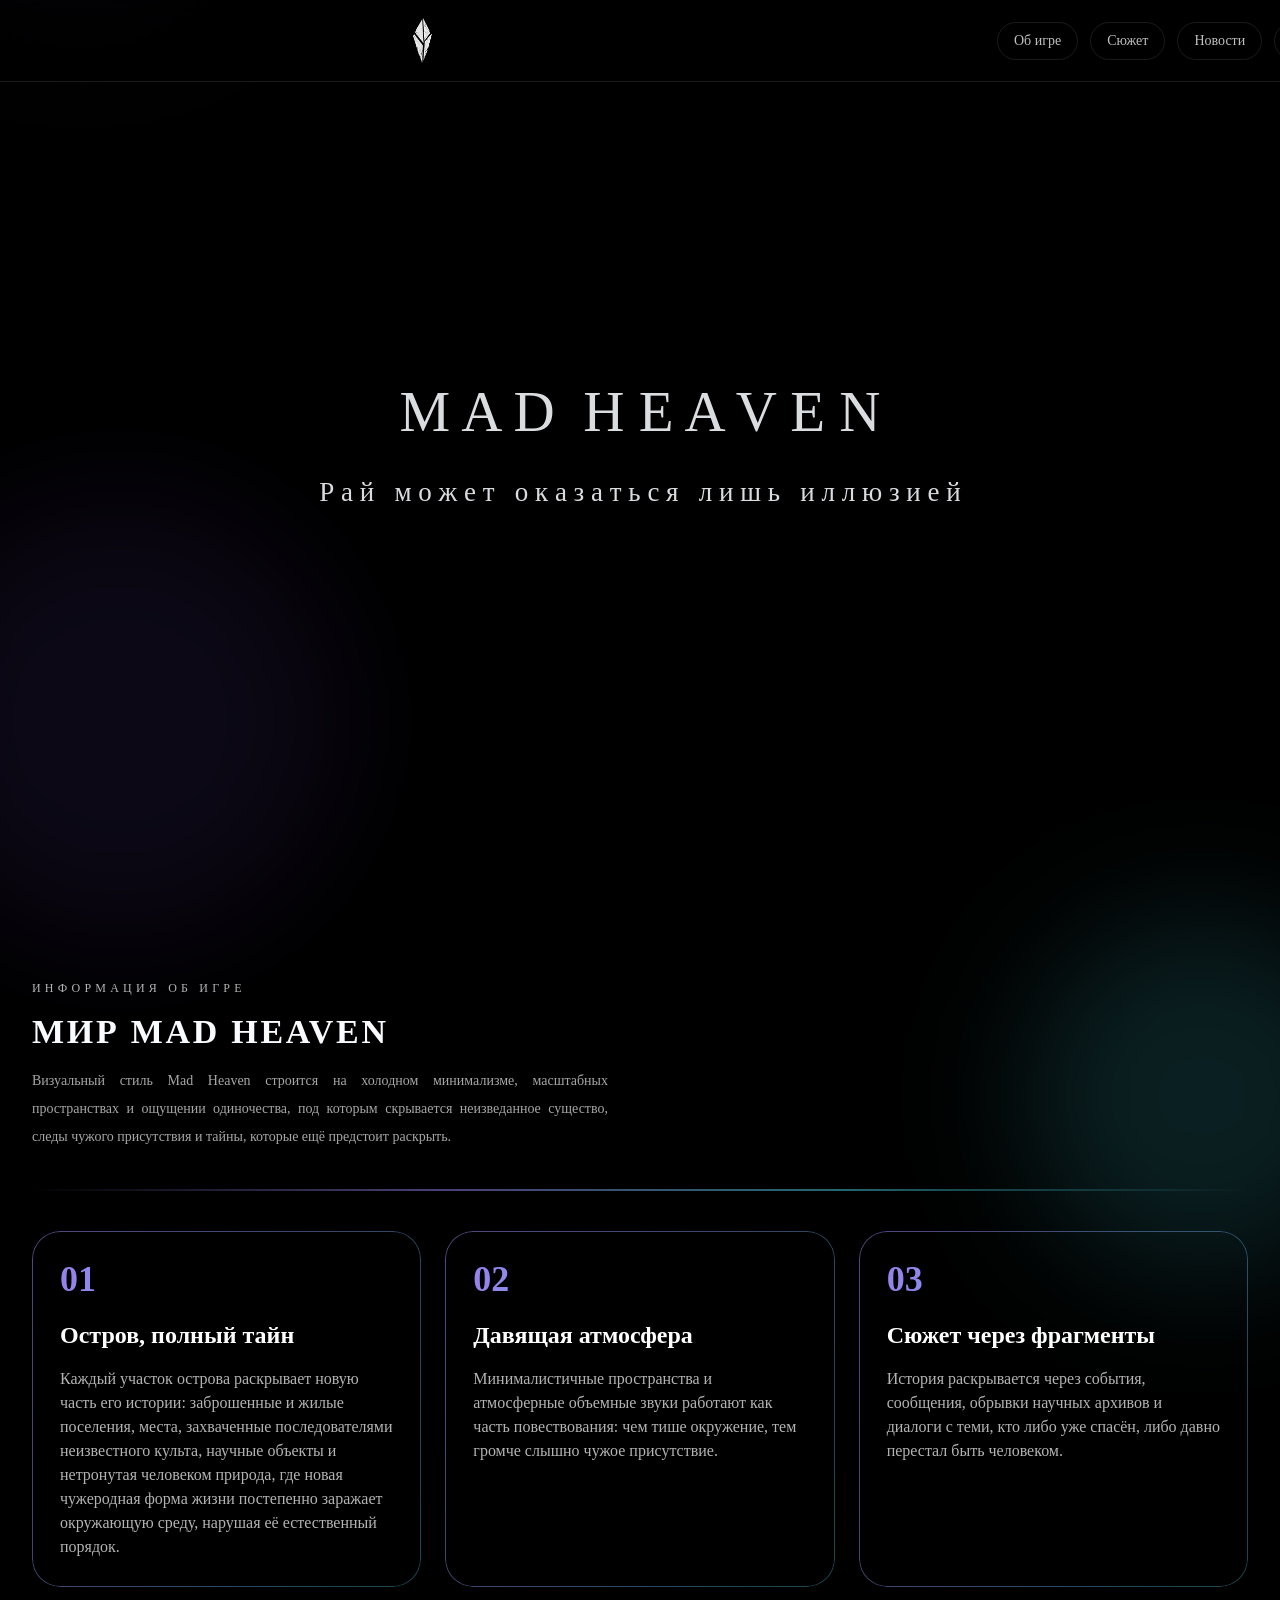
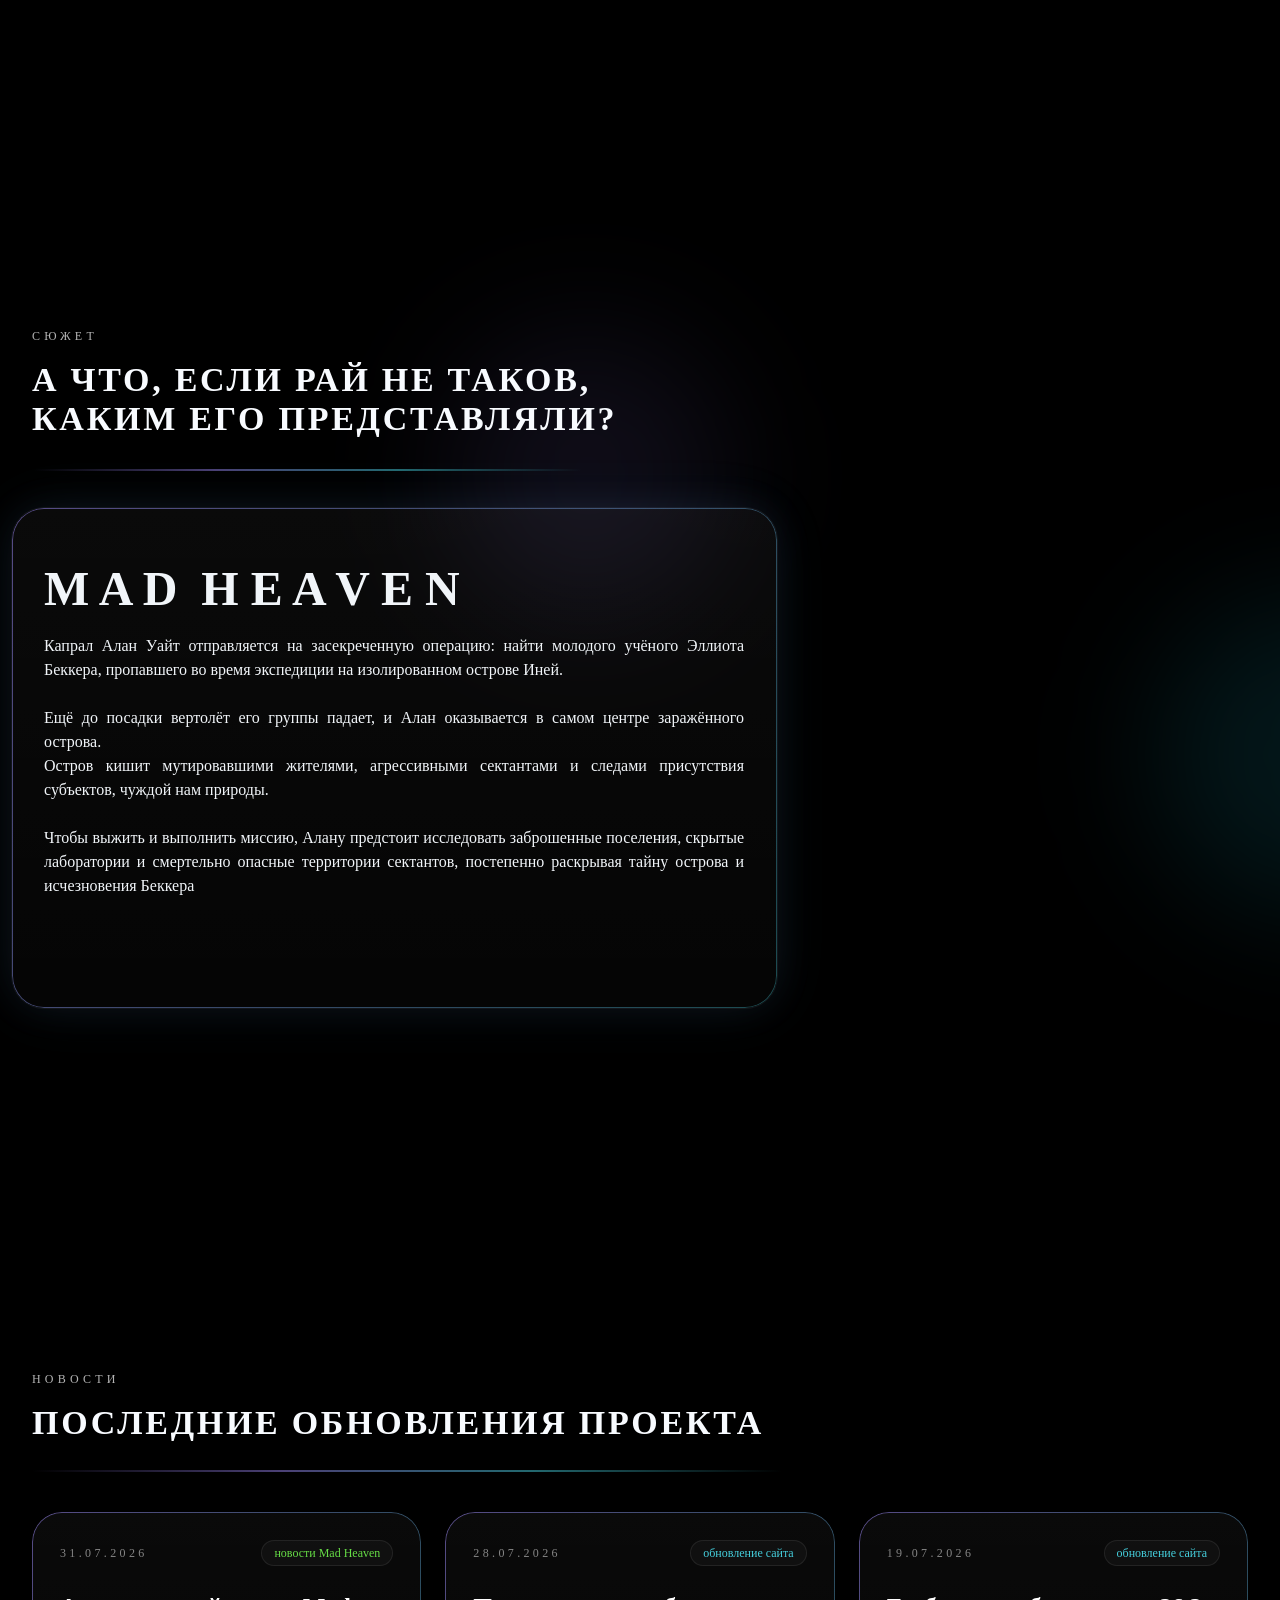
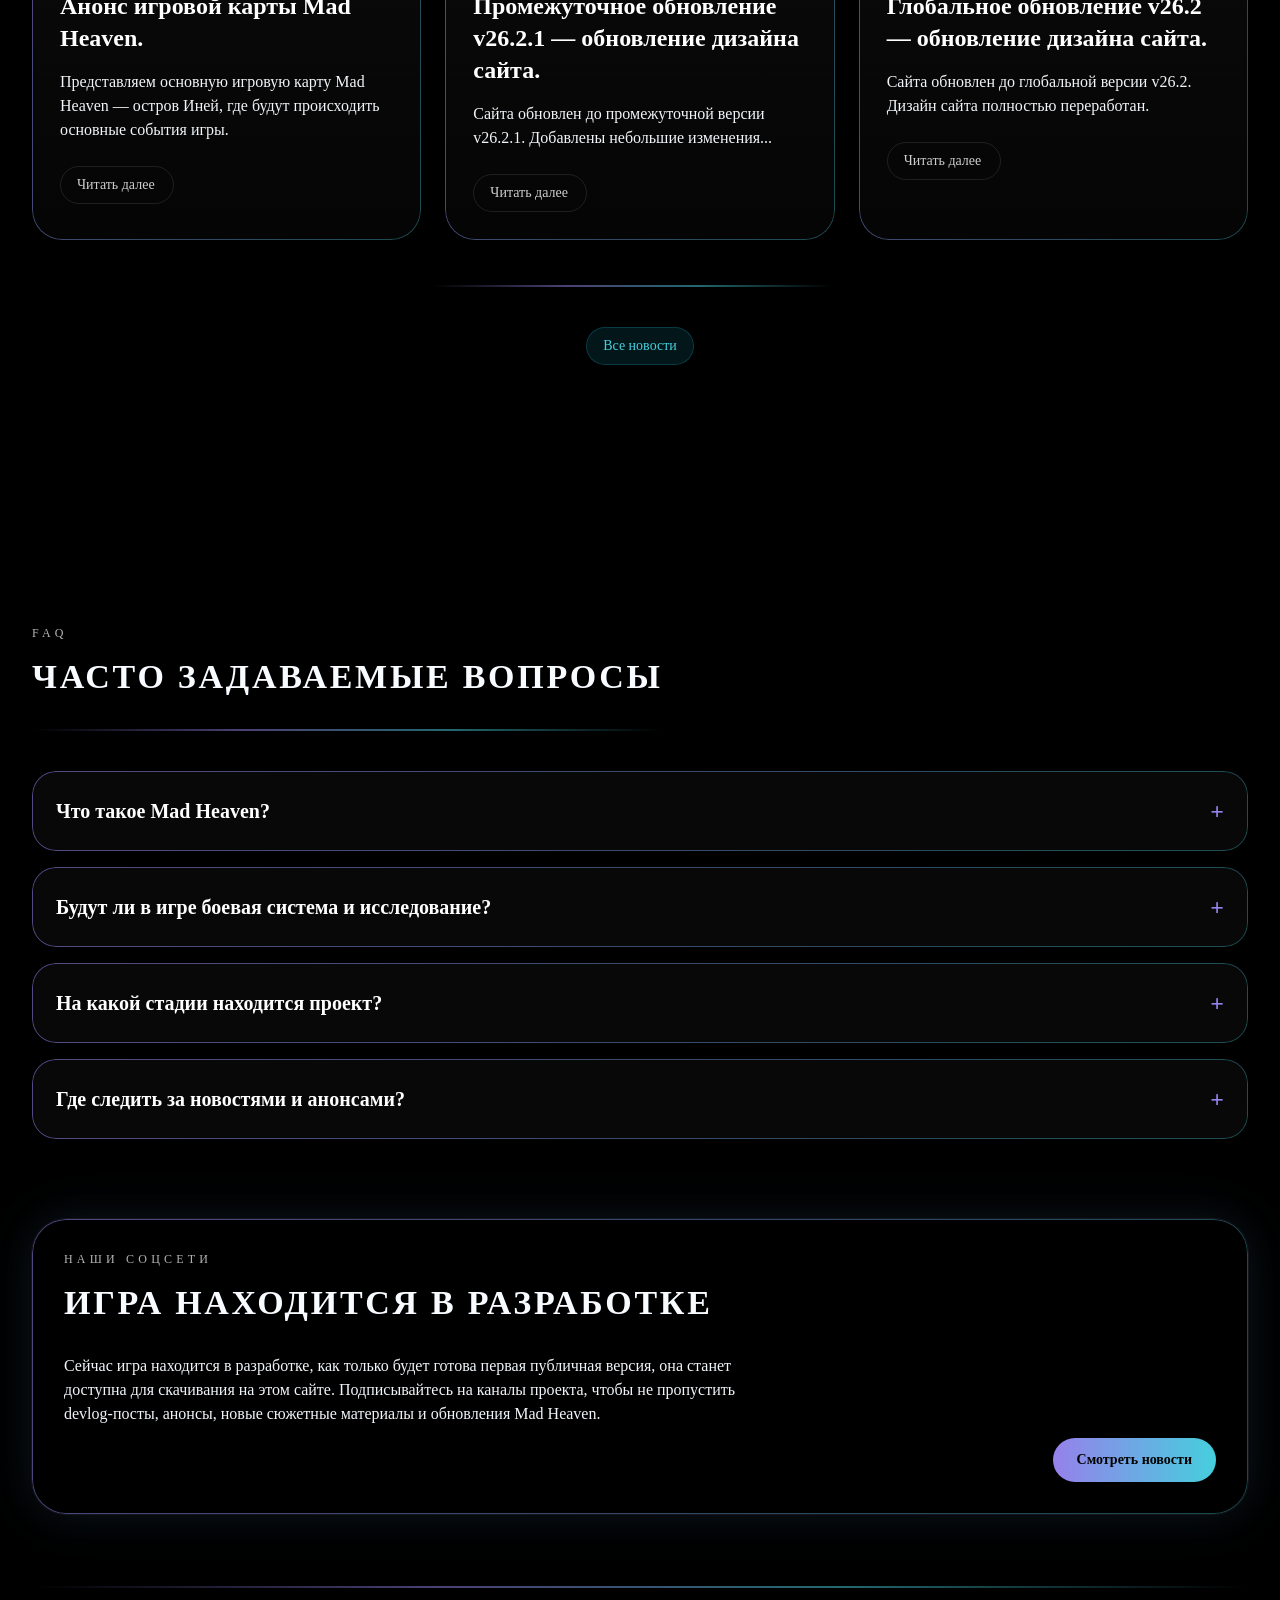
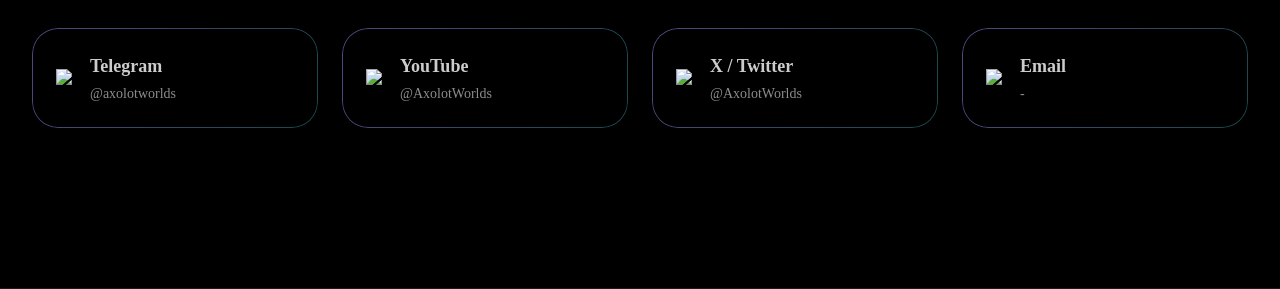
==== commit d1f00205: "v26.2.2" ====
--- a/index.html
+++ b/index.html
@@ -310,7 +310,7 @@
 }
 
 </style></head>
-  <body id="il9d" class="gjs-t-body cls-tctgum"><div id="i8dmp" class="page-wrapper"><div id="ick86" class="background-aura"><div class="top-glow"></div><div class="bottom-glow"></div><div class="center-glow"></div></div><header id="iz8el" class="header"><div id="ibwdh" class="header-container"><a href="https://madheaven.ru/" class="gjs-link-box"><img src="/media//MH.png" id="iljx42-2-3-2"></a><nav id="i89uu" class="navigation"><a href="#about" id="iuugg" class="gjs-t-link link-hover nav-link">Об игре</a><a href="#story" id="icy5z" class="gjs-t-link link-hover nav-link">Сюжет</a><a href="#news" id="iybpf" class="gjs-t-link link-hover nav-link">Новости</a><a href="#faq" id="ilovc" class="gjs-t-link link-hover nav-link">FAQ</a><a href="#socials" id="ifu2h" class="gjs-t-button link-hover social-button">Наши соцсети</a></nav></div></header><main id="iosvg"><section id="ijju6" class="hero-grid hero-section"><div id="i4yol" class="hero-container"><h1 id="iun0x8">M A D&nbsp; H E A V E N</h1><h1 id="iun0x8-2">Р а й&nbsp; &nbsp;м о ж е т&nbsp; &nbsp;о к а з а т ь с я&nbsp; &nbsp;л и ш ь&nbsp; &nbsp;и л л ю з и е й</h1><div id="spot-3" style="" data-aos="fade-down" data-aos-duration="1000" class="background-accent-bottom"></div><div id="ifelmx-2" class="background-accent-top aos-init aos-animate" style=""></div><div id="ippo3u-2" style="" data-aos="fade-down" data-aos-duration="1000" class="background-accent-bottom aos-init aos-animate d-xl-none d-xxl-none d-lg-none"></div></div></section><section id="about" class="about-section"><div id="iupug" class="section-container"><div id="ii0kb" class="section-header"><div id="i38k6" class="header-text"><span id="ijwhe" class="section-label">информация об игре</span><h2 id="ishze" class="gjs-t-h2 font-display section-title">МИР MAD HEAVEN</h2></div><div id="itrsi" class="section-side-note"><meta http-equiv="Content-Type" content="text/html; charset=utf-8"><meta name="ProgId" content="Word.Document"><meta name="Generator" content="Microsoft Word 15"><meta name="Originator" content="Microsoft Word 15"><link rel="File-List" href="file:///C:/Users/Admin/AppData/Local/Temp/msohtmlclip1/01/clip_filelist.xml"><link rel="themeData" href="file:///C:/Users/Admin/AppData/Local/Temp/msohtmlclip1/01/clip_themedata.thmx"><link rel="colorSchemeMapping" href="file:///C:/Users/Admin/AppData/Local/Temp/msohtmlclip1/01/clip_colorschememapping.xml"><p id="iotdn4" class="MsoNormal">Визуальный стиль Mad Heaven строится на холодном минимализме, масштабных пространствах и ощущении одиночества, под которым скрывается неизведанное существо, следы чужого присутствия и тайны, которые ещё предстоит раскрыть.</p></div></div><div id="polosa1" class="divider" style=""></div><div id="ixzbq" class="feature-grid"><article id="icmtk" class="card-hover grad-border feature-card"><div id="iseyi" class="font-display grad-text feature-number">01</div><h3 id="iudw6" class="feature-title">Остров, полный тайн</h3><p id="idqn5" class="feature-text"><meta http-equiv="Content-Type" content="text/html; charset=utf-8"><meta name="ProgId" content="Word.Document"><meta name="Generator" content="Microsoft Word 15"><meta name="Originator" content="Microsoft Word 15"><link rel="File-List" href="file:///C:/Users/Admin/AppData/Local/Temp/msohtmlclip1/01/clip_filelist.xml"><link rel="themeData" href="file:///C:/Users/Admin/AppData/Local/Temp/msohtmlclip1/01/clip_themedata.thmx"><link rel="colorSchemeMapping" href="file:///C:/Users/Admin/AppData/Local/Temp/msohtmlclip1/01/clip_colorschememapping.xml"></p><p id="ihseh4" class="MsoNormal">Каждый участок острова раскрывает новую часть его истории: заброшенные и жилые поселения, места, захваченные последователями неизвестного культа, научные объекты и нетронутая человеком природа, где новая чужеродная форма жизни постепенно заражает окружающую среду, нарушая её естественный порядок.</p><p></p></article><article id="ioco8" class="card-hover grad-border feature-card"><div id="ijmd4" class="font-display grad-text feature-number">02</div><h3 id="in5rj" class="feature-title">Давящая атмосфера</h3><p id="ikpe1" class="feature-text">Минималистичные пространства и атмосферные объемные звуки работают как часть повествования: чем тише окружение, тем громче слышно чужое присутствие.</p></article><article id="i17nc" class="card-hover grad-border feature-card"><div id="if6c2" class="font-display grad-text feature-number">03</div><h3 id="irkvg" class="feature-title">Сюжет через фрагменты</h3><p id="iznaa" class="feature-text">История раскрывается через события, сообщения, обрывки научных архивов и диалоги с теми, кто либо уже спасён, либо давно перестал быть человеком.</p></article></div><div id="iaaw7" class="game-info-panel"></div></div></section><section id="story" class="story-section"><div id="iuvcpu" class="section-container"><div class="section-header"><span id="iwablf" class="section-label">сюжет</span><h2 id="i06wq8" class="gjs-t-h2 font-display section-title">А что, если рай не таков,<br>каким его представляли?</h2><div id="polosa2" class="divider" style=""></div></div><div id="i0xjdo" class="story-layout"><div id="ious8u" class="grad-border panel glow story-main-card"><p id="if4198" class="text-white/82 story-paragraph"><meta http-equiv="Content-Type" content="text/html; charset=utf-8"></p><div id="i6iq5f"><b id="ij8zvh"><span data-gs-mrk-fs="true" id="iupgcs">M A D&nbsp; H E A V E N</span></b></div><div id="ig3y3l">Капрал Алан Уайт отправляется на засекреченную операцию: найти молодого учёного Эллиота Беккера, пропавшего во время экспедиции на изолированном острове Иней.</div><p id="ixuzeo" class="MsoNormal">&nbsp;</p><p id="i56dsj" class="MsoNormal">Ещё до посадки вертолёт его группы падает, и Алан оказывается в самом центре заражённого острова.</p><p id="irw08g" class="MsoNormal">Остров кишит мутировавшими жителями, агрессивными сектантами и следами присутствия субъектов, чуждой нам природы.</p><p id="iu85jb" class="MsoNormal">&nbsp;</p><p id="i4mcvl" class="MsoNormal">Чтобы выжить и выполнить миссию, Алану предстоит исследовать заброшенные поселения, скрытые лаборатории и смертельно опасные территории сектантов, постепенно раскрывая тайну острова и исчезновения Беккера</p><p></p></div><div id="spot-4" style="" data-aos="fade-down" data-aos-duration="1000" class="background-accent-bottom"></div></div></div></section><section id="news" class="news-section"><div id="in2bdu" class="section-container"><div id="iulsqy" class="section-header"><div class="header-text"><span id="ieeyjr" class="section-label">новости</span><h2 id="ivw6n9" class="gjs-t-h2 font-display section-title">Последние обновления проекта</h2><div id="polosa3" class="divider" style=""></div></div></div><div id="i79b5f" class="news-grid"><article id="28.07.2026" class="card-hover grad-border panel news-card"><div class="news-meta"><span id="i7chlv" class="news-date">31.07.2026</span><span id="it0064" class="tag news-tag" style="color: rgb(102, 221, 70);">новости Mad Heaven</span></div><h3 id="irhu4j" class="news-title"><blockquote data-start="186" data-end="252"><p data-start="188" data-end="252" class="PDq2pG_selectionAnchorContainer"><strong data-start="188" data-end="252" style="font-weight: bold; color: rgb(255, 255, 255);">Анонс игровой карты Mad Heaven.<br></strong></p>
+  <body id="il9d" class="gjs-t-body cls-tctgum"><div id="i8dmp" class="page-wrapper"><div id="ick86" class="background-aura"><div class="top-glow"></div><div class="bottom-glow"></div><div class="center-glow"></div></div><header id="iz8el" class="header"><div id="ibwdh" class="header-container"><a href="https://madheaven.ru/" class="gjs-link-box"><img src="/media//MH.png" id="iljx42-2-3-2"></a><nav id="i89uu" class="navigation"><a href="#about" id="iuugg" class="gjs-t-link link-hover nav-link">Об игре</a><a href="#story" id="icy5z" class="gjs-t-link link-hover nav-link">Сюжет</a><a href="#news" id="iybpf" class="gjs-t-link link-hover nav-link">Новости</a><a href="map.html" id="imapa" class="gjs-t-link link-hover nav-link map-btn">Карта<span class="badge-new">Новое!</span></a><a href="#faq" id="ilovc" class="gjs-t-link link-hover nav-link">FAQ</a><a href="#socials" id="ifu2h" class="gjs-t-button link-hover social-button">Наши соцсети</a></nav></div></header><main id="iosvg"><section id="ijju6" class="hero-grid hero-section"><div id="i4yol" class="hero-container"><h1 id="iun0x8">M A D&nbsp; H E A V E N</h1><h1 id="iun0x8-2">Р а й&nbsp; &nbsp;м о ж е т&nbsp; &nbsp;о к а з а т ь с я&nbsp; &nbsp;л и ш ь&nbsp; &nbsp;и л л ю з и е й</h1><div id="spot-3" style="" data-aos="fade-down" data-aos-duration="1000" class="background-accent-bottom"></div><div id="ifelmx-2" class="background-accent-top aos-init aos-animate" style=""></div><div id="ippo3u-2" style="" data-aos="fade-down" data-aos-duration="1000" class="background-accent-bottom aos-init aos-animate d-xl-none d-xxl-none d-lg-none"></div></div></section><section id="about" class="about-section"><div id="iupug" class="section-container"><div id="ii0kb" class="section-header"><div id="i38k6" class="header-text"><span id="ijwhe" class="section-label">информация об игре</span><h2 id="ishze" class="gjs-t-h2 font-display section-title">МИР MAD HEAVEN</h2></div><div id="itrsi" class="section-side-note"><meta http-equiv="Content-Type" content="text/html; charset=utf-8"><meta name="ProgId" content="Word.Document"><meta name="Generator" content="Microsoft Word 15"><meta name="Originator" content="Microsoft Word 15"><link rel="File-List" href="file:///C:/Users/Admin/AppData/Local/Temp/msohtmlclip1/01/clip_filelist.xml"><link rel="themeData" href="file:///C:/Users/Admin/AppData/Local/Temp/msohtmlclip1/01/clip_themedata.thmx"><link rel="colorSchemeMapping" href="file:///C:/Users/Admin/AppData/Local/Temp/msohtmlclip1/01/clip_colorschememapping.xml"><p id="iotdn4" class="MsoNormal">Визуальный стиль Mad Heaven строится на холодном минимализме, масштабных пространствах и ощущении одиночества, под которым скрывается неизведанное существо, следы чужого присутствия и тайны, которые ещё предстоит раскрыть.</p></div></div><div id="polosa1" class="divider" style=""></div><div id="ixzbq" class="feature-grid"><article id="icmtk" class="card-hover grad-border feature-card"><div id="iseyi" class="font-display grad-text feature-number">01</div><h3 id="iudw6" class="feature-title">Остров, полный тайн</h3><p id="idqn5" class="feature-text"><meta http-equiv="Content-Type" content="text/html; charset=utf-8"><meta name="ProgId" content="Word.Document"><meta name="Generator" content="Microsoft Word 15"><meta name="Originator" content="Microsoft Word 15"><link rel="File-List" href="file:///C:/Users/Admin/AppData/Local/Temp/msohtmlclip1/01/clip_filelist.xml"><link rel="themeData" href="file:///C:/Users/Admin/AppData/Local/Temp/msohtmlclip1/01/clip_themedata.thmx"><link rel="colorSchemeMapping" href="file:///C:/Users/Admin/AppData/Local/Temp/msohtmlclip1/01/clip_colorschememapping.xml"></p><p id="ihseh4" class="MsoNormal">Каждый участок острова раскрывает новую часть его истории: заброшенные и жилые поселения, места, захваченные последователями неизвестного культа, научные объекты и нетронутая человеком природа, где новая чужеродная форма жизни постепенно заражает окружающую среду, нарушая её естественный порядок.</p><p></p></article><article id="ioco8" class="card-hover grad-border feature-card"><div id="ijmd4" class="font-display grad-text feature-number">02</div><h3 id="in5rj" class="feature-title">Давящая атмосфера</h3><p id="ikpe1" class="feature-text">Минималистичные пространства и атмосферные объемные звуки работают как часть повествования: чем тише окружение, тем громче слышно чужое присутствие.</p></article><article id="i17nc" class="card-hover grad-border feature-card"><div id="if6c2" class="font-display grad-text feature-number">03</div><h3 id="irkvg" class="feature-title">Сюжет через фрагменты</h3><p id="iznaa" class="feature-text">История раскрывается через события, сообщения, обрывки научных архивов и диалоги с теми, кто либо уже спасён, либо давно перестал быть человеком.</p></article></div><div id="iaaw7" class="game-info-panel"></div></div></section><section id="story" class="story-section"><div id="iuvcpu" class="section-container"><div class="section-header"><span id="iwablf" class="section-label">сюжет</span><h2 id="i06wq8" class="gjs-t-h2 font-display section-title">А что, если рай не таков,<br>каким его представляли?</h2><div id="polosa2" class="divider" style=""></div></div><div id="i0xjdo" class="story-layout"><div id="ious8u" class="grad-border panel glow story-main-card"><p id="if4198" class="text-white/82 story-paragraph"><meta http-equiv="Content-Type" content="text/html; charset=utf-8"></p><div id="i6iq5f"><b id="ij8zvh"><span data-gs-mrk-fs="true" id="iupgcs">M A D&nbsp; H E A V E N</span></b></div><div id="ig3y3l">Капрал Алан Уайт отправляется на засекреченную операцию: найти молодого учёного Эллиота Беккера, пропавшего во время экспедиции на изолированном острове Иней.</div><p id="ixuzeo" class="MsoNormal">&nbsp;</p><p id="i56dsj" class="MsoNormal">Ещё до посадки вертолёт его группы падает, и Алан оказывается в самом центре заражённого острова.</p><p id="irw08g" class="MsoNormal">Остров кишит мутировавшими жителями, агрессивными сектантами и следами присутствия субъектов, чуждой нам природы.</p><p id="iu85jb" class="MsoNormal">&nbsp;</p><p id="i4mcvl" class="MsoNormal">Чтобы выжить и выполнить миссию, Алану предстоит исследовать заброшенные поселения, скрытые лаборатории и смертельно опасные территории сектантов, постепенно раскрывая тайну острова и исчезновения Беккера</p><p></p></div><div id="spot-4" style="" data-aos="fade-down" data-aos-duration="1000" class="background-accent-bottom"></div></div></div></section><section id="news" class="news-section"><div id="in2bdu" class="section-container"><div id="iulsqy" class="section-header"><div class="header-text"><span id="ieeyjr" class="section-label">новости</span><h2 id="ivw6n9" class="gjs-t-h2 font-display section-title">Последние обновления проекта</h2><div id="polosa3" class="divider" style=""></div></div></div><div id="i79b5f" class="news-grid"><article id="28.07.2026" class="card-hover grad-border panel news-card"><div class="news-meta"><span id="i7chlv" class="news-date">31.07.2026</span><span id="it0064" class="tag news-tag" style="color: rgb(102, 221, 70);">новости Mad Heaven</span></div><h3 id="irhu4j" class="news-title"><blockquote data-start="186" data-end="252"><p data-start="188" data-end="252" class="PDq2pG_selectionAnchorContainer"><strong data-start="188" data-end="252" style="font-weight: bold; color: rgb(255, 255, 255);">Анонс игровой карты Mad Heaven.<br></strong></p>
 </blockquote>
 <p data-start="254" data-end="291"></p></h3><p id="ivz967" class="text-white/72 news-excerpt"><span style="color: rgb(226, 232, 240); font-size: 18px; background-color: rgba(255, 255, 255, 0.04);"></span></p><p class="MsoNormal">Представляем основную игровую карту Mad Heaven — остров Иней, где будут происходить основные события игры.<br></p><p></p><a href="news/mhnewsmap" id="inevui" class="gjs-t-link news-link" style="">Читать далее
                   <br></a></article><article id="28.07.2026" class="card-hover grad-border panel news-card"><div class="news-meta"><span id="i7chlv" class="news-date">28.07.2026</span><span id="it0064" class="tag news-tag">обновление сайта</span></div><h3 id="irhu4j" class="news-title"><blockquote data-start="186" data-end="252"><p data-start="188" data-end="252" class="PDq2pG_selectionAnchorContainer"><strong data-start="188" data-end="252" style="font-weight: bold;">Промежуточное обновление v26.2.1 — обновление дизайна сайта.</strong><span aria-hidden="true" class="PDq2pG_selectionAnchor"></span></p>
--- a/style.css
+++ b/style.css
@@ -1 +1 @@
-* { box-sizing: border-box; } body {margin: 0;}:root{--gjs-t-color-primary:#9681eb;--gjs-t-color-secondary:#45cfdd;--gjs-t-color-accent:#7cc9e8;--gjs-t-color-success:#31c48d;--gjs-t-color-warning:#f59e0b;--gjs-t-color-error:#ef4444;}.gjs-t-body{background-color:#050505;color:#f4f7fb;font-size:16px;line-height:1.6;font-family:Jost;}.gjs-t-h1{color:#ffffff;font-size:72px;line-height:1;font-family:Jost;}.gjs-t-h2{color:#f8fbff;font-size:34px;line-height:1.15;font-family:Jost;}.gjs-t-button{background-color:#9681eb;color:#050505;border-radius:9999px;}.gjs-t-link{color:#45cfdd;text-decoration:none;}.gjs-t-border{border-radius:24px;border-color:rgba(150,129,235,0.25);}html{scroll-behavior:smooth;}body{font-family:'Manrope', sans-serif;background:#050505;margin:0;line-height:inherit;}.font-display{font-family:'Playfair Display', serif;}.glass{background:rgba(255,255,255,0.03);backdrop-filter:blur(12px);}.panel{background:linear-gradient(180deg, rgba(255, 255, 255, 0.04), rgba(255, 255, 255, 0.02));}.grad-text{background:linear-gradient(90deg, #9681eb 0%, #45cfdd 100%);-webkit-background-clip:text;background-clip:text;color:transparent;}.grad-border{position:relative;}.grad-border::before{content:"";position:absolute;inset:0;padding:1px;border-radius:inherit;background:linear-gradient(120deg, rgba(150, 129, 235, 0.55), rgba(69, 207, 221, 0.35));-webkit-mask:linear-gradient(#fff 0 0) content-box, linear-gradient(#fff 0 0);-webkit-mask-composite:xor;mask-composite:exclude;pointer-events:none;}.hero-grid{background-image:linear-gradient(rgba(255, 255, 255, 0.04) 1px, transparent 1px), linear-gradient(90deg, rgba(255, 255, 255, 0.04) 1px, transparent 1px);background-size:48px 48px;}.glow{box-shadow:0 0 0 1px rgba(255, 255, 255, 0.05), 0 0 40px rgba(150, 129, 235, 0.08), 0 0 60px rgba(69, 207, 221, 0.08);}.divider{height:1px;background:linear-gradient(90deg, rgba(150, 129, 235, 0), rgba(150, 129, 235, 0.5), rgba(69, 207, 221, 0.5), rgba(69, 207, 221, 0));width:100%;}.tag{border:1px solid rgba(255, 255, 255, 0.08);background:rgba(255, 255, 255, 0.03);}.link-hover{transition:all .2s ease;}.link-hover:hover{color:#ffffff;outline:1px solid rgba(69, 207, 221, 0.28);background:rgba(255, 255, 255, 0.04);}.card-hover{transition:transform .25s ease, border-color .25s ease, background .25s ease, box-shadow .25s ease;}.card-hover:hover{transform:translateY(-4px);box-shadow:0 18px 50px rgba(150, 129, 235, 0.08);background:rgba(255, 255, 255, 0.045);}.summary-reset{list-style:none;}.summary-reset::-webkit-details-marker{display:none;}.social-icon{width:18px;height:18px;}*, ::before, ::after{box-sizing:border-box;border-width:0;border-style:solid;border-color:#e5e7eb;}html, :host{line-height:1.5;-webkit-text-size-adjust:100%;-moz-tab-size:4;tab-size:4;font-family:ui-sans-serif, system-ui, sans-serif, "Apple Color Emoji", "Segoe UI Emoji", "Segoe UI Symbol", "Noto Color Emoji";font-feature-settings:normal;font-variation-settings:normal;-webkit-tap-highlight-color:transparent;}hr{height:0;color:inherit;border-top-width:1px;}abbr:where([title]){text-decoration:underline dotted;}h1, h2, h3, h4, h5, h6{font-size:inherit;font-weight:inherit;}a{color:inherit;text-decoration:inherit;}b, strong{font-weight:bolder;}code, kbd, samp, pre{font-family:ui-monospace, SFMono-Regular, Menlo, Monaco, Consolas, "Liberation Mono", "Courier New", monospace;font-feature-settings:normal;font-variation-settings:normal;font-size:1em;}small{font-size:80%;}sub, sup{font-size:75%;line-height:0;position:relative;vertical-align:baseline;}sub{bottom:-0.25em;}sup{top:-0.5em;}table{text-indent:0;border-color:inherit;border-collapse:collapse;}button, input, optgroup, select, textarea{font-family:inherit;font-feature-settings:inherit;font-variation-settings:inherit;font-size:100%;font-weight:inherit;line-height:inherit;letter-spacing:inherit;color:inherit;margin:0;padding:0;}button, select{text-transform:none;}button, input:where([type='button']), input:where([type='reset']), input:where([type='submit']){-webkit-appearance:button;background-color:transparent;background-image:none;}:-moz-focusring{outline:auto;}:-moz-ui-invalid{box-shadow:none;}progress{vertical-align:baseline;}::-webkit-inner-spin-button, ::-webkit-outer-spin-button{height:auto;}[type='search']{-webkit-appearance:textfield;outline-offset:-2px;}::-webkit-search-decoration{-webkit-appearance:none;}::-webkit-file-upload-button{-webkit-appearance:button;font:inherit;}summary{display:list-item;}blockquote, dl, dd, h1, h2, h3, h4, h5, h6, hr, figure, p, pre{margin:0;}fieldset{margin:0;padding:0;}legend{padding:0;}ol, ul, menu{list-style:none;margin:0;padding:0;}dialog{padding:0;}textarea{resize:vertical;}input::placeholder, textarea::placeholder{opacity:1;color:#9ca3af;}button, [role="button"]{cursor:pointer;}:disabled{cursor:default;}img, svg, video, canvas, audio, iframe, embed, object{display:block;vertical-align:middle;}img, video{max-width:100%;height:auto;}[hidden]{display:none;}.cls-tctgum{min-height:100vh;-webkit-font-smoothing:antialiased;-moz-osx-font-smoothing:grayscale;}.cls-tctgum *::selection{background-color:rgb(150 129 235 / 1);color:rgb(0 0 0 / 1);}.cls-tctgum::selection{background-color:rgb(150 129 235 / 1);color:rgb(0 0 0 / 1);}.page-wrapper{position:relative;overflow:hidden;min-height:100vh;background-color:rgb(0 0 0 / 1);color:rgb(241 245 249 / 1);}.background-aura{pointer-events:none;position:absolute;inset:0px;}.top-glow{position:absolute;left:-10%;top:-8%;height:420px;width:420px;border-radius:9999px;background-color:rgb(150 129 235 / 0.2);filter:blur(64px);}.bottom-glow{position:absolute;right:-8%;top:18%;height:360px;width:360px;border-radius:9999px;background-color:rgb(69 207 221 / 0.15);filter:blur(64px);}.center-glow{position:absolute;left:35%;top:38%;height:280px;width:280px;border-radius:9999px;background-color:rgb(150 129 235 / 0.1);filter:blur(64px);}.header{position:relative;top:0px;z-index:50;border-bottom-width:1px;border-color:rgb(255 255 255 / 0.1);background-color:rgb(0 0 0 / 0.7);backdrop-filter:blur(24px);}.header-container{margin-left:auto;margin-right:auto;display:flex;max-width:80rem;align-items:center;justify-content:space-between;padding-left:2.5rem;padding-right:2.5rem;padding-top:1.5rem;padding-bottom:1.5rem;position:relative;width:100%;}.brand-row{display:flex;align-items:center;gap:0.75rem;}.logo-mark{display:flex;height:2.75rem;width:2.75rem;align-items:center;justify-content:center;border-radius:1rem;background-color:rgb(0 0 0 / 1);}.logo-letter{font-size:1.125rem;line-height:1.75rem;font-weight:700;color:rgb(255 255 255 / 1);}.brand-text{display:flex;flex-direction:column;}.brand-title{font-size:0.875rem;line-height:1.25rem;font-weight:700;letter-spacing:0.35em;color:rgb(255 255 255 / 1);}.brand-subtitle{font-size:11px;text-transform:uppercase;letter-spacing:0.3em;color:rgb(255 255 255 / 0.55);}.navigation{display:flex;align-items:center;gap:0.75rem;}.nav-link{border-radius:9999px;border-width:1px;border-color:rgb(255 255 255 / 0.1);padding-left:1rem;padding-right:1rem;padding-top:0.5rem;padding-bottom:0.5rem;font-size:0.875rem;line-height:1.25rem;font-weight:500;color:rgb(255 255 255 / 0.75);}.social-button{border-radius:9999px;border-width:1px;border-color:transparent;background-image:linear-gradient(to right, #9681eb, #45cfdd);padding-left:1.25rem;padding-right:1.25rem;padding-top:0.625rem;padding-bottom:0.625rem;font-size:0.875rem;line-height:1.25rem;font-weight:600;color:rgb(0 0 0 / 1);}.hero-section{position:relative;}.hero-container{margin-left:auto;margin-right:auto;display:flex;min-height:92vh;max-width:80rem;align-items:center;padding-left:2rem;padding-right:2rem;padding-top:5rem;padding-bottom:5rem;}.hero-content{display:flex;width:100%;flex-direction:column;gap:2.5rem;}.hero-top{display:flex;max-width:56rem;flex-direction:column;gap:1.5rem;}.hero-eyebrow{display:flex;width:fit-content;align-items:center;gap:0.5rem;border-radius:9999px;padding-left:1rem;padding-right:1rem;padding-top:0.5rem;padding-bottom:0.5rem;font-size:0.75rem;line-height:1rem;text-transform:uppercase;letter-spacing:0.35em;color:rgb(255 255 255 / 0.7);}.eyebrow-dot{height:0.5rem;width:0.5rem;border-radius:9999px;background-color:rgb(69 207 221 / 1);}.hero-title{font-size:112px;font-weight:800;text-transform:uppercase;letter-spacing:0.18em;color:rgb(255 255 255 / 1);}.hero-subtitle{max-width:48rem;font-size:0.875rem;line-height:1.25rem;text-transform:uppercase;letter-spacing:0.7em;color:rgb(255 255 255 / 0.7);}.hero-description-row{display:flex;align-items:flex-end;justify-content:space-between;gap:2rem;}.hero-description{max-width:42rem;border-radius:28px;padding:1.75rem;}.hero-paragraph{font-size:1.125rem;line-height:2rem;}.hero-stats{display:grid;min-width:320px;grid-template-columns:repeat(2, minmax(0, 1fr));gap:1rem;}.stat-card{border-radius:1.5rem;background-color:rgb(255 255 255 / 0.03);padding:1.25rem;}.stat-label{font-size:0.75rem;line-height:1rem;text-transform:uppercase;letter-spacing:0.3em;color:rgb(255 255 255 / 0.5);}.stat-value{margin-top:0.75rem;font-size:1.25rem;line-height:1.75rem;font-weight:600;color:rgb(255 255 255 / 1);}.about-section{position:relative;}.section-container{margin-left:auto;margin-right:auto;display:flex;max-width:80rem;flex-direction:column;gap:2.5rem;padding-left:2rem;padding-right:2rem;padding-top:5rem;padding-bottom:5rem;}.section-header{display:flex;flex-direction:column;gap:1rem;}.header-text{display:flex;flex-direction:column;gap:1rem;}.section-label{font-size:0.75rem;line-height:1rem;text-transform:uppercase;letter-spacing:0.35em;color:rgb(255 255 255 / 0.7);}.section-title{font-weight:700;text-transform:uppercase;letter-spacing:0.08em;}.section-side-note{max-width:36rem;font-size:0.875rem;line-height:1.75rem;color:rgb(255 255 255 / 0.65);}.feature-grid{display:grid;grid-template-columns:repeat(3, minmax(0, 1fr));gap:1.5rem;}.feature-card{border-radius:28px;padding:1.75rem;}.feature-number{font-size:2.25rem;line-height:2.5rem;font-weight:700;}.feature-title{margin-top:1.25rem;font-size:1.5rem;line-height:2rem;font-weight:600;color:rgb(255 255 255 / 1);}.feature-text{margin-top:1rem;color:rgb(255 255 255 / 0.7);}.game-info-panel{display:grid;grid-template-columns:1.2fr 0.8fr;gap:1.5rem;}.info-card{border-radius:30px;padding:2rem;}.info-title{font-size:1.5rem;line-height:2rem;font-weight:600;color:rgb(255 255 255 / 1);}.info-list{margin-top:1.5rem;display:grid;grid-template-columns:repeat(2, minmax(0, 1fr));gap:1rem;}.info-item{border-radius:1rem;padding:1rem;color:rgb(255 255 255 / 0.8);}.meta-card{border-radius:30px;padding:2rem;}.meta-title{font-size:1.5rem;line-height:2rem;font-weight:600;color:rgb(255 255 255 / 1);}.meta-list{margin-top:1.5rem;display:flex;flex-direction:column;gap:1rem;}.meta-row{display:flex;align-items:center;justify-content:space-between;gap:1rem;}.meta-label{color:rgb(255 255 255 / 0.5);}.meta-value{font-weight:500;color:rgb(255 255 255 / 1);}.story-section{position:relative;}.story-layout{display:grid;grid-template-columns:1.05fr 0.95fr;gap:1.5rem;}.story-main-card{border-radius:32px;padding:2rem;}.story-paragraph{margin-top:1.5rem;font-size:1.125rem;line-height:2rem;}.story-side-grid{display:grid;grid-template-columns:repeat(1, minmax(0, 1fr));gap:1.5rem;}.story-point-card{border-radius:28px;padding:1.5rem;}.point-label{font-size:0.75rem;line-height:1rem;text-transform:uppercase;letter-spacing:0.3em;color:rgb(69 207 221 / 1);}.point-title{margin-top:0.75rem;font-size:1.25rem;line-height:1.75rem;font-weight:600;color:rgb(255 255 255 / 1);}.point-text{margin-top:0.75rem;color:rgb(255 255 255 / 0.7);}.news-section{position:relative;}.news-more-link{border-radius:9999px;border-width:1px;border-color:rgb(255 255 255 / 0.1);padding-left:1.25rem;padding-right:1.25rem;padding-top:0.75rem;padding-bottom:0.75rem;font-size:0.875rem;line-height:1.25rem;font-weight:500;color:rgb(255 255 255 / 0.75);transition-property:color, background-color, border-color, text-decoration-color, fill, stroke, opacity, box-shadow, transform, filter, backdrop-filter;transition-timing-function:cubic-bezier(0.4, 0, 0.2, 1);transition-duration:150ms;}.news-more-link:hover{border-color:rgb(69 207 221 / 0.3);color:rgb(255 255 255 / 1);}.news-grid{display:grid;grid-template-columns:repeat(3, minmax(0, 1fr));gap:1.5rem;}.news-card{border-radius:30px;padding:1.75rem;}.news-meta{display:flex;align-items:center;justify-content:space-between;gap:1rem;}.news-date{font-size:0.75rem;line-height:1rem;text-transform:uppercase;letter-spacing:0.28em;color:rgb(255 255 255 / 0.5);}.news-tag{border-radius:9999px;padding-left:0.75rem;padding-right:0.75rem;padding-top:0.25rem;padding-bottom:0.25rem;font-size:0.75rem;line-height:1rem;color:rgb(69 207 221 / 1);}.news-title{margin-top:1.5rem;font-size:1.5rem;line-height:2rem;font-weight:600;color:rgb(255 255 255 / 1);}.news-excerpt{margin-top:1rem;}.news-link{margin-top:1.5rem;display:inline-flex;border-radius:9999px;border-width:1px;border-color:rgb(255 255 255 / 0.1);padding-left:1rem;padding-right:1rem;padding-top:0.5rem;padding-bottom:0.5rem;font-size:0.875rem;line-height:1.25rem;color:rgb(255 255 255 / 0.8);transition-property:color, background-color, border-color, text-decoration-color, fill, stroke, opacity, box-shadow, transform, filter, backdrop-filter;transition-timing-function:cubic-bezier(0.4, 0, 0.2, 1);transition-duration:150ms;}.news-link:hover{border-color:rgb(150 129 235 / 0.3);color:rgb(255 255 255 / 1);}.faq-section{position:relative;}.faq-list{display:flex;flex-direction:column;gap:1rem;}.faq-item{border-radius:24px;background-color:rgb(255 255 255 / 0.03);padding:1.5rem;}.faq-item[open]{background-color:rgb(255 255 255 / 0.05);}.faq-question{display:flex;cursor:pointer;align-items:center;justify-content:space-between;gap:1rem;text-align:left;font-size:1.25rem;line-height:1.75rem;font-weight:600;color:rgb(255 255 255 / 1);}.faq-marker{font-size:1.5rem;line-height:2rem;color:rgb(150 129 235 / 1);}.faq-answer{margin-top:1rem;max-width:56rem;}.socials-section{position:relative;padding-bottom:5rem;}.social-hero{border-radius:34px;background-image:linear-gradient(to right, );padding:2rem;}.social-layout{display:flex;align-items:flex-end;justify-content:space-between;gap:2rem;}.social-text{display:flex;max-width:42rem;flex-direction:column;gap:1rem;}.cta-button{border-radius:9999px;background-image:linear-gradient(to right, #9681eb, #45cfdd);padding-left:1.5rem;padding-right:1.5rem;padding-top:0.75rem;padding-bottom:0.75rem;font-size:0.875rem;line-height:1.25rem;font-weight:600;color:rgb(0 0 0 / 1);transition-property:color, background-color, border-color, text-decoration-color, fill, stroke, opacity, box-shadow, transform, filter, backdrop-filter;transition-timing-function:cubic-bezier(0.4, 0, 0.2, 1);transition-duration:150ms;}.cta-button:hover{opacity:0.9;}.social-grid{display:grid;grid-template-columns:repeat(4, minmax(0, 1fr));gap:1.5rem;}.social-card{display:flex;align-items:center;gap:1rem;border-radius:26px;padding:1.5rem;color:rgb(255 255 255 / 0.8);transition-property:color, background-color, border-color, text-decoration-color, fill, stroke, opacity, box-shadow, transform, filter, backdrop-filter;transition-timing-function:cubic-bezier(0.4, 0, 0.2, 1);transition-duration:150ms;}.social-card:hover{color:rgb(255 255 255 / 1);}.social-content{display:flex;flex-direction:column;gap:0.25rem;}.social-name{font-size:1.125rem;line-height:1.75rem;font-weight:600;}.social-handle{font-size:0.875rem;line-height:1.25rem;color:rgb(255 255 255 / 0.55);}.footer{border-top-width:1px;border-color:rgb(255 255 255 / 0.1);}.footer-container{margin-left:auto;margin-right:auto;display:flex;max-width:80rem;align-items:center;justify-content:space-between;gap:1rem;padding-left:2.5rem;padding-right:2.5rem;padding-top:1.5rem;padding-bottom:1.5rem;width:100%;font-size:0.875rem;line-height:1.25rem;color:rgb(148 163 184 / 1);}.footer-brand{display:flex;align-items:center;gap:0.75rem;}.footer-logo{display:flex;height:2.5rem;width:2.5rem;align-items:center;justify-content:center;border-radius:1rem;border-width:1px;border-color:rgb(255 255 255 / 0.1);background-color:rgb(255 255 255 / 0.03);font-size:0.875rem;line-height:1.25rem;font-weight:700;color:rgb(255 255 255 / 1);}.footer-text{display:flex;flex-direction:column;}.footer-title{font-size:0.875rem;line-height:1.25rem;text-transform:uppercase;letter-spacing:0.3em;color:rgb(255 255 255 / 1);}.footer-caption{font-size:0.75rem;line-height:1rem;color:rgb(255 255 255 / 0.45);}.footer-links{display:flex;align-items:center;gap:1rem;}.footer-link{border-radius:9999px;border-width:1px;border-color:rgb(255 255 255 / 0.1);padding-left:1rem;padding-right:1rem;padding-top:0.5rem;padding-bottom:0.5rem;font-size:0.875rem;line-height:1.25rem;color:rgb(255 255 255 / 0.65);transition-property:color, background-color, border-color, text-decoration-color, fill, stroke, opacity, box-shadow, transform, filter, backdrop-filter;transition-timing-function:cubic-bezier(0.4, 0, 0.2, 1);transition-duration:150ms;}.footer-link:hover{color:rgb(255 255 255 / 1);}*{box-sizing:border-box;}.text-balance{text-wrap:balance;}.header-glow{position:absolute;left:0px;right:0px;top:0px;height:10rem;background-image:linear-gradient(to bottom, rgb(139 92 246 / 0.15), rgb(34 211 238 / 0.05), transparent);}.brand-link{display:flex;align-items:center;gap:0.75rem;border-radius:9999px;border-width:1px;border-color:rgb(255 255 255 / 0.1);background-color:rgb(255 255 255 / 0.05);padding-left:1rem;padding-right:1rem;padding-top:0.5rem;padding-bottom:0.5rem;font-size:0.875rem;line-height:1.25rem;font-weight:600;letter-spacing:0.24em;color:rgb(255 255 255 / 1);transition-property:color, background-color, border-color, text-decoration-color, fill, stroke, opacity, box-shadow, transform, filter, backdrop-filter;transition-timing-function:cubic-bezier(0.4, 0, 0.2, 1);transition-duration:150ms;}.brand-link:hover{border-color:var(--gjs-t-color-primary);background-color:rgb(255 255 255 / 0.1);color:rgb(255 255 255 / 1);}.brand-dot{height:0.625rem;width:0.625rem;border-radius:9999px;background-color:var(--gjs-t-color-primary);}.header-navigation{display:flex;align-items:center;gap:0.75rem;}.navigation-link{border-radius:9999px;border-width:1px;border-color:rgb(34 211 238 / 0.2);background-color:rgb(34 211 238 / 0.1);padding-left:1rem;padding-right:1rem;padding-top:0.5rem;padding-bottom:0.5rem;font-size:0.875rem;line-height:1.25rem;font-weight:500;transition-property:color, background-color, border-color, text-decoration-color, fill, stroke, opacity, box-shadow, transform, filter, backdrop-filter;transition-timing-function:cubic-bezier(0.4, 0, 0.2, 1);transition-duration:150ms;}.navigation-link:hover{border-color:rgb(103 232 249 / 0.5);background-color:rgb(103 232 249 / 0.15);color:rgb(255 255 255 / 1);}.main-content{position:relative;overflow:hidden;}.background-accent-top{position:absolute;left:0px;top:6rem;height:18rem;width:18rem;border-radius:9999px;background-color:rgb(139 92 246 / 0.1);filter:blur(64px);}.background-accent-bottom{position:absolute;bottom:6rem;right:0px;height:20rem;width:20rem;border-radius:9999px;background-color:rgb(34 211 238 / 0.1);filter:blur(64px);}.post-section{position:relative;margin-left:auto;margin-right:auto;display:flex;width:100%;max-width:64rem;flex-direction:column;gap:2rem;padding-left:2.5rem;padding-right:2.5rem;padding-top:4rem;padding-bottom:4rem;}.back-link-row{display:flex;align-items:center;gap:0.75rem;}.back-link{display:inline-flex;align-items:center;gap:0.5rem;border-radius:9999px;border-width:1px;border-color:rgb(255 255 255 / 0.1);background-color:rgb(255 255 255 / 0.05);padding-left:1rem;padding-right:1rem;padding-top:0.5rem;padding-bottom:0.5rem;font-size:0.875rem;line-height:1.25rem;font-weight:500;color:rgb(226 232 240 / 1);transition-property:color, background-color, border-color, text-decoration-color, fill, stroke, opacity, box-shadow, transform, filter, backdrop-filter;transition-timing-function:cubic-bezier(0.4, 0, 0.2, 1);transition-duration:150ms;}.back-link:hover{border-color:var(--gjs-t-color-primary);background-color:rgb(255 255 255 / 0.1);color:rgb(255 255 255 / 1);}.back-icon{height:1rem;width:1rem;}.post-article{position:relative;display:flex;flex-direction:column;gap:2.5rem;border-width:1px;background-color:rgb(255 255 255 / 0.04);padding:3rem;box-shadow:0 0 #0000, 0 0 #0000, 0 0 0 1px rgba(255, 255, 255, 0.02);backdrop-filter:blur(4px);}.article-header{display:flex;flex-direction:column;gap:1.5rem;border-bottom-width:1px;border-color:rgb(255 255 255 / 0.1);padding-bottom:2rem;}.tag-group{display:flex;align-items:center;gap:0.75rem;}.tag-label{display:inline-flex;align-items:center;gap:0.5rem;border-radius:9999px;border-width:1px;border-color:rgb(167 139 250 / 0.3);background-color:rgb(167 139 250 / 0.1);padding-left:1rem;padding-right:1rem;padding-top:0.5rem;padding-bottom:0.5rem;font-size:0.75rem;line-height:1rem;font-weight:600;text-transform:uppercase;letter-spacing:0.24em;color:rgb(221 214 254 / 1);}.tag-dot{height:0.5rem;width:0.5rem;border-radius:9999px;background-color:rgb(196 181 253 / 1);}.date-group{display:flex;align-items:center;gap:0.5rem;font-size:0.875rem;line-height:1.25rem;font-weight:500;color:rgb(148 163 184 / 1);}.date-icon{height:1rem;width:1rem;}.title-block{display:flex;flex-direction:column;gap:1rem;}.post-title{max-width:56rem;text-wrap:balance;font-weight:700;letter-spacing:-0.03em;}.post-lead{max-width:48rem;font-size:1.125rem;line-height:2rem;color:rgb(203 213 225 / 1);}.article-content{display:flex;flex-direction:column;gap:2rem;}.content-intro{border-radius:1rem;border-width:1px;border-color:rgb(255 255 255 / 0.1);background-color:rgb(0 0 0 / 0.3);padding:1.5rem;}.intro-paragraph{font-size:1rem;line-height:2rem;color:rgb(226 232 240 / 1);}.paragraph-group{display:flex;flex-direction:column;gap:1.5rem;font-size:1.125rem;line-height:2.25rem;color:rgb(226 232 240 / 1);}.quote-block{border-radius:1rem;border-width:1px;border-color:rgb(34 211 238 / 0.2);background-color:rgb(34 211 238 / 0.05);padding:2rem;}.quote-text{font-size:1.875rem;line-height:1.25;color:rgb(255 255 255 / 1);}.article-footer{display:flex;align-items:center;justify-content:space-between;gap:1rem;border-top-width:1px;border-color:rgb(255 255 255 / 0.1);padding-top:2rem;}.footer-meta{display:flex;align-items:center;gap:0.75rem;font-size:0.875rem;line-height:1.25rem;color:rgb(148 163 184 / 1);}.footer-label{border-radius:9999px;border-width:1px;border-color:rgb(255 255 255 / 0.1);background-color:rgb(255 255 255 / 0.05);padding-left:0.75rem;padding-right:0.75rem;padding-top:0.375rem;padding-bottom:0.375rem;}.footer-action-link{display:inline-flex;align-items:center;gap:0.5rem;padding-left:1.25rem;padding-right:1.25rem;padding-top:0.75rem;padding-bottom:0.75rem;font-size:0.875rem;line-height:1.25rem;font-weight:600;transition-property:color, background-color, border-color, text-decoration-color, fill, stroke, opacity, box-shadow, transform, filter, backdrop-filter;transition-timing-function:cubic-bezier(0.4, 0, 0.2, 1);transition-duration:150ms;}.footer-action-link:hover{outline-style:solid;outline-width:2px;outline-color:var(--gjs-t-color-secondary);}.footer-action-icon{height:1rem;width:1rem;}#i1nqbl{font-size:50px;font-family:Jost;}#ibotnx{display:none;}#ibwdh{mix-blend-mode:normal;cursor:auto;backface-visibility:visible;border-top-style:none;border-right-style:none;border-bottom-style:none;border-left-style:none;background-color:rgba(255, 255, 255, 0);transform-style:flat;background-image:unset;background-position:unset;background-size:unset;background-repeat:unset;background-attachment:unset;background-origin:unset;justify-content:space-between;align-items:center;flex-wrap:nowrap;max-height:0px;min-height:81px;background-size-options:unset;flex-direction:row;background-clip:border-box;transform:unset;}#iz8el{padding-top:0px;padding-right:0px;padding-bottom:0px;padding-left:0px;position:fixed;top:0%;right:0%;bottom:auto;left:0%;}#ifu2h{display:block;background-image:unset;background-position:unset;background-size:unset;background-size-options:unset;background-repeat:unset;background-attachment:unset;background-origin:unset;}#id2o3j{padding-top:0px;padding-right:0px;padding-bottom:0px;padding-left:0px;}#i2vi8l{max-width:115px;align-self:center;}#ijju6{background-image:linear-gradient(rgba(0, 0, 0, 0.5) 1%, rgba(0, 0, 0, 0.5) 100%);background-position:0px 0px;background-size:100% 100%;background-size-options:unset;background-repeat:repeat;background-attachment:scroll;background-origin:padding-box;padding-top:0px;padding-right:0px;padding-bottom:159px;padding-left:0px;position:static;}#il9d{font-size:16px;line-height:inherit;font-family:Jost;}#i4yol{padding-top:620px;padding-right:32px;padding-bottom:80px;padding-left:32px;}#iun0x8{text-align:center;text-transform:none;position:absolute;font-size:57px;left:0%;top:8%;align-self:auto;right:0%;bottom:auto;}#ise2h2{vertical-align:inherit;}#ijel1q{vertical-align:inherit;}#it4doc{vertical-align:inherit;}#igmd8c{vertical-align:inherit;}#ijwhe{font-family:Jost;}#ishze{font-family:Jost;}#iseyi{font-family:Jost;}#iudw6{font-family:Jost;}#ijmd4{-webkit-background-clip:text;-webkit-text-fill-color:transparent;font-family:Jost;}#in5rj{font-family:Jost;}#ikpe1{font-family:Jost;}#if6c2{font-family:Jost;}#irkvg{font-family:Jost;}#iznaa{font-family:Jost;}#ippo3u-2{width:527.9861450195312px;height:527.9861450195312px;filter:blur(64px);cursor:pointer;display:block;left:662px;top:-119px;position:absolute;}#ifelmx-2{left:-207px;top:440px;position:absolute;width:525px;height:525px;}#iotdn4{text-align:justify;}#i06wq8{font-family:Jost;}#ihseh4{font-family:Jost;}#i2vrsa{text-align:right;}#iupgcs{font-size:36pt;position:absolute;left:32px;top:45px;}#ivw6n9{font-family:Jost;}#i7chlv{font-family:Jost;}#it0064{font-family:Jost;}#isk6nt{font-family:Jost;}#ioc75l{font-family:Jost;}#i55gna{font-family:Jost;}#i2mqoi{font-family:Jost;}#iom0dh{font-family:Jost;}#ier6tq{font-family:Jost;}#i5csar{font-family:Jost;}#imuq26{font-family:Jost;}#igfrzj{font-family:Jost;}#i4zpzh{font-family:Jost;position:relative;left:123px;top:6px;}#if61gv{padding-top:0px;padding-right:32px;padding-bottom:80px;padding-left:32px;}#ihe1lf{margin-top:0px;margin-right:0px;margin-bottom:132px;margin-left:0px;}#iidi9k{font-family:Jost;position:absolute;left:48px;top:28px;}#ihvuog{position:absolute;left:83px;top:107px;font-size:1rem;}#i7chlv-2{font-family:Jost;}#it0064-2{font-family:Jost;}#inevui-2{font-family:Jost;}#ipzrzs-2{margin-top:0px;margin-right:0px;margin-bottom:0px;margin-left:0px;width:349px;left:47px;top:105px;position:absolute;}#ivz967-2{color:rgb(255, 255, 255);font-family:Jost;}#irhu4j-2{font-family:Jost;}#ilc08o{font-family:Jost;}#i00cvv{font-family:Jost;}#ibfgpb{font-family:Jost;}#ikmfbk{font-family:Jost;}#i8plq4{font-family:Jost;}#ik4hu1{font-family:Jost;}#ixixsx{font-family:Jost;}#igp2df{font-family:Jost;}#iatb8l{font-family:Jost;}.gjs-link-box{color:inherit;display:inline-block;vertical-align:top;padding:10px;max-width:100%;text-decoration:none;}.gjs-image-box:active{position:absolute;top:176px;padding-top:0px;padding-right:0px;padding-bottom:0px;padding-left:0px;}#iljx42-2-3-2{width:77px;height:77px;position:relative;left:13px;right:0px;top:0px;}.font-display.footer-logo:active{background-image:url("https://cdn.grapesjs.com/workspaces/cmrpyotfj06d012yngtkooaf7/assets/6b00cad3-b93d-439e-84fd-1850e7f59451__3.png");background-position:0px 0px;background-size:50px 50px;background-repeat:repeat;background-attachment:scroll;background-origin:padding-box;}.font-display.footer-title:active{position:static;}#iljx42-2-3-2-3{width:77px;height:77px;position:relative;left:-478px;right:0px;top:6px;margin-top:0px;margin-right:0px;margin-bottom:0px;margin-left:475px;padding-top:0px;padding-right:0px;padding-bottom:0px;padding-left:0px;}#iljx42-2-3-2-3:active{padding-top:0px;padding-right:0px;padding-bottom:0px;padding-left:0px;margin-top:0px;margin-right:0px;margin-bottom:0px;margin-left:0px;position:static;align-self:auto;flex:0 0 auto;}#i23y7p{position:absolute;}#i0r2ex{padding-top:0px;padding-right:40px;padding-bottom:0px;padding-left:40px;margin-top:0px;margin-right:0px;margin-bottom:0px;margin-left:0px;position:relative;}#ig6qrt-2{margin-top:0px;margin-right:887px;margin-bottom:0px;margin-left:0px;width:1750px;left:83px;top:142px;right:106px;position:absolute;height:732px;}#i8p418{font-size:18pt;}#iun0x8-2{text-align:center;text-transform:none;position:absolute;font-size:27px;left:0%;top:10%;align-self:auto;right:0%;bottom:auto;}#ious8u{width:1094px;max-width:1204px;padding-top:102px;padding-right:32px;padding-bottom:66px;padding-left:32px;}#i56dsj{text-align:justify;}#irw08g{text-align:justify;}#io9yw4{backface-visibility:visible;}#i016kv{font-family:Jost;direction:ltr;display:block;backface-visibility:visible;transform-style:flat;mix-blend-mode:normal;}#i0xjdo{position:relative;left:20px;}#ipzrzs{width:330px;}#ief1bg{padding-top:0px;padding-right:0px;padding-bottom:0px;padding-left:0px;text-align:left;vertical-align:baseline;text-transform:none;direction:ltr;background-image:linear-gradient(rgb(0, 0, 0) 1%, rgb(0, 0, 0) 100%);background-position:0px 0px;background-size:100% 100%;}#ifelmx-3{left:-73px;top:562px;position:absolute;width:300px;height:300px;}#ippo3u-3{left:1344px;top:95px;position:absolute;width:500px;height:500px;}#iljx42-2-3-2-4{width:77px;height:77px;position:relative;left:13px;right:0px;top:0px;}#ifu2h-2{display:block;background-image:unset;background-position:unset;background-size:unset;background-size-options:unset;background-repeat:unset;background-attachment:unset;background-origin:unset;}#ibwdh-2{mix-blend-mode:normal;cursor:auto;backface-visibility:visible;border-top-style:none;border-right-style:none;border-bottom-style:none;border-left-style:none;background-color:rgba(255, 255, 255, 0);transform-style:flat;background-image:unset;background-position:unset;background-size:unset;background-repeat:unset;background-attachment:unset;background-origin:unset;justify-content:space-between;align-items:center;flex-wrap:nowrap;max-height:0px;min-height:81px;background-size-options:unset;flex-direction:row;background-clip:border-box;transform:unset;}#iz8el-2{padding-top:0px;padding-right:0px;padding-bottom:0px;padding-left:0px;position:fixed;top:0%;right:0%;bottom:auto;left:0%;margin-top:0px;margin-right:0px;margin-bottom:253px;margin-left:0px;}#iz8el-2-2{padding-top:0px;padding-right:0px;padding-bottom:0px;padding-left:0px;position:fixed;top:0%;right:0%;bottom:auto;left:0%;}#ilmc4c{padding-top:79px;padding-right:0px;padding-bottom:0px;padding-left:0px;}#iljx42-2-3-2-4-2{width:77px;height:77px;position:relative;left:13px;right:0px;top:0px;}#ifu2h-2-2{display:block;background-image:unset;background-position:unset;background-size:unset;background-size-options:unset;background-repeat:unset;background-attachment:unset;background-origin:unset;}#ibwdh-2-2{mix-blend-mode:normal;cursor:auto;backface-visibility:visible;border-top-style:none;border-right-style:none;border-bottom-style:none;border-left-style:none;background-color:rgba(255, 255, 255, 0);transform-style:flat;background-image:unset;background-position:unset;background-size:unset;background-repeat:unset;background-attachment:unset;background-origin:unset;justify-content:space-between;align-items:center;flex-wrap:nowrap;max-height:0px;min-height:81px;background-size-options:unset;flex-direction:row;background-clip:border-box;transform:unset;}#iz8el-2-3{padding-top:0px;padding-right:0px;padding-bottom:0px;padding-left:0px;position:fixed;top:0%;right:0%;bottom:auto;left:0%;margin-top:0px;margin-right:0px;margin-bottom:253px;margin-left:0px;}#iqvqau{background-color:rgb(0, 0, 0);}@media (max-width: 992px){.gjs-t-h1{font-size:52px;line-height:1;}.gjs-t-h2{font-size:28px;line-height:1.15;}.header-container{flex-direction:column;gap:1rem;padding-left:1.5rem;padding-right:1.5rem;}.navigation{flex-wrap:wrap;justify-content:center;}.hero-container{min-height:80vh;padding-left:1.25rem;padding-right:1.25rem;}.hero-title{font-size:72px;}.hero-subtitle{letter-spacing:0.45em;}.hero-description-row{flex-direction:column;align-items:flex-start;}.hero-paragraph{font-size:1rem;line-height:1.75rem;}.section-container{padding-left:1.25rem;padding-right:1.25rem;}.feature-grid{grid-template-columns:repeat(1, minmax(0, 1fr));}.game-info-panel{grid-template-columns:repeat(1, minmax(0, 1fr));}.story-layout{grid-template-columns:repeat(1, minmax(0, 1fr));}.news-grid{grid-template-columns:repeat(1, minmax(0, 1fr));}.social-layout{flex-direction:column;align-items:flex-start;}.social-grid{grid-template-columns:repeat(2, minmax(0, 1fr));}.footer-container{flex-direction:column;align-items:flex-start;padding-left:1.5rem;padding-right:1.5rem;}.footer-links{flex-wrap:wrap;}.post-section{padding-left:1.5rem;padding-right:1.5rem;padding-top:3rem;padding-bottom:3rem;}.post-article{padding:2rem;}.meta-row{flex-direction:column;align-items:flex-start;}.post-lead{font-size:1rem;line-height:1.75rem;}.content-intro{padding:1.25rem;}.paragraph-group{font-size:1rem;line-height:2rem;}.quote-block{padding:1.5rem;}.quote-text{font-size:1.5rem;line-height:2rem;}.article-footer{flex-direction:column;align-items:flex-start;}}@media (max-width: 480px){.gjs-t-h1{font-size:38px;line-height:1;}.gjs-t-h2{font-size:24px;line-height:1.2;}.header-container{padding-left:1rem;padding-right:1rem;}.navigation{width:100%;flex-direction:column;}.hero-container{padding-left:1rem;padding-right:1rem;}.hero-title{font-size:42px;}.hero-subtitle{font-size:12px;letter-spacing:0.22em;}.hero-stats{width:100%;min-width:0px;grid-template-columns:repeat(1, minmax(0, 1fr));}.section-container{padding-left:1rem;padding-right:1rem;}.info-list{grid-template-columns:repeat(1, minmax(0, 1fr));}.social-grid{grid-template-columns:repeat(1, minmax(0, 1fr));}.footer-container{padding-left:1rem;padding-right:1rem;}.post-section{padding-left:1rem;padding-right:1rem;padding-top:2.5rem;padding-bottom:2.5rem;}.post-article{gap:2rem;padding:1.25rem;}.content-intro{padding:1rem;}.intro-paragraph{font-size:15px;line-height:1.75rem;}.paragraph-group{font-size:15px;line-height:1.75rem;}.quote-block{padding:1rem;}.quote-text{font-size:1.25rem;line-height:1.75rem;}}+* { box-sizing: border-box; } body {margin: 0;}:root{--gjs-t-color-primary:#9681eb;--gjs-t-color-secondary:#45cfdd;--gjs-t-color-accent:#7cc9e8;--gjs-t-color-success:#31c48d;--gjs-t-color-warning:#f59e0b;--gjs-t-color-error:#ef4444;}.gjs-t-body{background-color:#050505;color:#f4f7fb;font-size:16px;line-height:1.6;font-family:Jost;}.gjs-t-h1{color:#ffffff;font-size:72px;line-height:1;font-family:Jost;}.gjs-t-h2{color:#f8fbff;font-size:34px;line-height:1.15;font-family:Jost;}.gjs-t-button{background-color:#9681eb;color:#050505;border-radius:9999px;}.gjs-t-link{color:#45cfdd;text-decoration:none;}.gjs-t-border{border-radius:24px;border-color:rgba(150,129,235,0.25);}html{scroll-behavior:smooth;}body{font-family:'Manrope', sans-serif;background:#050505;margin:0;line-height:inherit;}.font-display{font-family:'Playfair Display', serif;}.glass{background:rgba(255,255,255,0.03);backdrop-filter:blur(12px);}.panel{background:linear-gradient(180deg, rgba(255, 255, 255, 0.04), rgba(255, 255, 255, 0.02));}.grad-text{background:linear-gradient(90deg, #9681eb 0%, #45cfdd 100%);-webkit-background-clip:text;background-clip:text;color:transparent;}.grad-border{position:relative;}.grad-border::before{content:"";position:absolute;inset:0;padding:1px;border-radius:inherit;background:linear-gradient(120deg, rgba(150, 129, 235, 0.55), rgba(69, 207, 221, 0.35));-webkit-mask:linear-gradient(#fff 0 0) content-box, linear-gradient(#fff 0 0);-webkit-mask-composite:xor;mask-composite:exclude;pointer-events:none;}.hero-grid{background-image:linear-gradient(rgba(255, 255, 255, 0.04) 1px, transparent 1px), linear-gradient(90deg, rgba(255, 255, 255, 0.04) 1px, transparent 1px);background-size:48px 48px;}.glow{box-shadow:0 0 0 1px rgba(255, 255, 255, 0.05), 0 0 40px rgba(150, 129, 235, 0.08), 0 0 60px rgba(69, 207, 221, 0.08);}.divider{height:1px;background:linear-gradient(90deg, rgba(150, 129, 235, 0), rgba(150, 129, 235, 0.5), rgba(69, 207, 221, 0.5), rgba(69, 207, 221, 0));width:100%;}.tag{border:1px solid rgba(255, 255, 255, 0.08);background:rgba(255, 255, 255, 0.03);}.link-hover{transition:all .2s ease;}.link-hover:hover{color:#ffffff;outline:1px solid rgba(69, 207, 221, 0.28);background:rgba(255, 255, 255, 0.04);}.card-hover{transition:transform .25s ease, border-color .25s ease, background .25s ease, box-shadow .25s ease;}.card-hover:hover{transform:translateY(-4px);box-shadow:0 18px 50px rgba(150, 129, 235, 0.08);background:rgba(255, 255, 255, 0.045);}.summary-reset{list-style:none;}.summary-reset::-webkit-details-marker{display:none;}.social-icon{width:18px;height:18px;}*, ::before, ::after{box-sizing:border-box;border-width:0;border-style:solid;border-color:#e5e7eb;}html, :host{line-height:1.5;-webkit-text-size-adjust:100%;-moz-tab-size:4;tab-size:4;font-family:ui-sans-serif, system-ui, sans-serif, "Apple Color Emoji", "Segoe UI Emoji", "Segoe UI Symbol", "Noto Color Emoji";font-feature-settings:normal;font-variation-settings:normal;-webkit-tap-highlight-color:transparent;}hr{height:0;color:inherit;border-top-width:1px;}abbr:where([title]){text-decoration:underline dotted;}h1, h2, h3, h4, h5, h6{font-size:inherit;font-weight:inherit;}a{color:inherit;text-decoration:inherit;}b, strong{font-weight:bolder;}code, kbd, samp, pre{font-family:ui-monospace, SFMono-Regular, Menlo, Monaco, Consolas, "Liberation Mono", "Courier New", monospace;font-feature-settings:normal;font-variation-settings:normal;font-size:1em;}small{font-size:80%;}sub, sup{font-size:75%;line-height:0;position:relative;vertical-align:baseline;}sub{bottom:-0.25em;}sup{top:-0.5em;}table{text-indent:0;border-color:inherit;border-collapse:collapse;}button, input, optgroup, select, textarea{font-family:inherit;font-feature-settings:inherit;font-variation-settings:inherit;font-size:100%;font-weight:inherit;line-height:inherit;letter-spacing:inherit;color:inherit;margin:0;padding:0;}button, select{text-transform:none;}button, input:where([type='button']), input:where([type='reset']), input:where([type='submit']){-webkit-appearance:button;background-color:transparent;background-image:none;}:-moz-focusring{outline:auto;}:-moz-ui-invalid{box-shadow:none;}progress{vertical-align:baseline;}::-webkit-inner-spin-button, ::-webkit-outer-spin-button{height:auto;}[type='search']{-webkit-appearance:textfield;outline-offset:-2px;}::-webkit-search-decoration{-webkit-appearance:none;}::-webkit-file-upload-button{-webkit-appearance:button;font:inherit;}summary{display:list-item;}blockquote, dl, dd, h1, h2, h3, h4, h5, h6, hr, figure, p, pre{margin:0;}fieldset{margin:0;padding:0;}legend{padding:0;}ol, ul, menu{list-style:none;margin:0;padding:0;}dialog{padding:0;}textarea{resize:vertical;}input::placeholder, textarea::placeholder{opacity:1;color:#9ca3af;}button, [role="button"]{cursor:pointer;}:disabled{cursor:default;}img, svg, video, canvas, audio, iframe, embed, object{display:block;vertical-align:middle;}img, video{max-width:100%;height:auto;}[hidden]{display:none;}.cls-tctgum{min-height:100vh;-webkit-font-smoothing:antialiased;-moz-osx-font-smoothing:grayscale;}.cls-tctgum *::selection{background-color:rgb(150 129 235 / 1);color:rgb(0 0 0 / 1);}.cls-tctgum::selection{background-color:rgb(150 129 235 / 1);color:rgb(0 0 0 / 1);}.page-wrapper{position:relative;overflow:hidden;min-height:100vh;background-color:rgb(0 0 0 / 1);color:rgb(241 245 249 / 1);}.background-aura{pointer-events:none;position:absolute;inset:0px;}.top-glow{position:absolute;left:-10%;top:-8%;height:420px;width:420px;border-radius:9999px;background-color:rgb(150 129 235 / 0.2);filter:blur(64px);}.bottom-glow{position:absolute;right:-8%;top:18%;height:360px;width:360px;border-radius:9999px;background-color:rgb(69 207 221 / 0.15);filter:blur(64px);}.center-glow{position:absolute;left:35%;top:38%;height:280px;width:280px;border-radius:9999px;background-color:rgb(150 129 235 / 0.1);filter:blur(64px);}.header{position:relative;top:0px;z-index:50;border-bottom-width:1px;border-color:rgb(255 255 255 / 0.1);background-color:rgb(0 0 0 / 0.7);backdrop-filter:blur(24px);}.header-container{margin-left:auto;margin-right:auto;display:flex;max-width:80rem;align-items:center;justify-content:space-between;padding-left:2.5rem;padding-right:2.5rem;padding-top:1.5rem;padding-bottom:1.5rem;position:relative;width:100%;}.brand-row{display:flex;align-items:center;gap:0.75rem;}.logo-mark{display:flex;height:2.75rem;width:2.75rem;align-items:center;justify-content:center;border-radius:1rem;background-color:rgb(0 0 0 / 1);}.logo-letter{font-size:1.125rem;line-height:1.75rem;font-weight:700;color:rgb(255 255 255 / 1);}.brand-text{display:flex;flex-direction:column;}.brand-title{font-size:0.875rem;line-height:1.25rem;font-weight:700;letter-spacing:0.35em;color:rgb(255 255 255 / 1);}.brand-subtitle{font-size:11px;text-transform:uppercase;letter-spacing:0.3em;color:rgb(255 255 255 / 0.55);}.navigation{display:flex;align-items:center;gap:0.75rem;}.map-btn{position:relative;}.badge-new{position:absolute;top:-11px;right:-12px;font-size:10px;font-weight:700;letter-spacing:0.05em;color:#39ff6e;background:rgba(20,20,22,0.9);border:1px solid rgba(57,255,110,0.65);padding:1px 7px;border-radius:9999px;pointer-events:none;white-space:nowrap;animation:badge-bounce 2.4s ease-in-out infinite;}@keyframes badge-bounce{0%,100%{transform:translateY(0);}50%{transform:translateY(-3px);}}@media (prefers-reduced-motion: reduce){.badge-new{animation:none;}}.nav-link{border-radius:9999px;border-width:1px;border-color:rgb(255 255 255 / 0.1);padding-left:1rem;padding-right:1rem;padding-top:0.5rem;padding-bottom:0.5rem;font-size:0.875rem;line-height:1.25rem;font-weight:500;color:rgb(255 255 255 / 0.75);}.social-button{border-radius:9999px;border-width:1px;border-color:transparent;background-color:#917ce2;padding-left:1.25rem;padding-right:1.25rem;padding-top:0.625rem;padding-bottom:0.625rem;font-size:0.875rem;line-height:1.25rem;font-weight:600;color:rgb(0 0 0 / 1);}.hero-section{position:relative;}.hero-container{margin-left:auto;margin-right:auto;display:flex;min-height:92vh;max-width:80rem;align-items:center;padding-left:2rem;padding-right:2rem;padding-top:5rem;padding-bottom:5rem;}.hero-content{display:flex;width:100%;flex-direction:column;gap:2.5rem;}.hero-top{display:flex;max-width:56rem;flex-direction:column;gap:1.5rem;}.hero-eyebrow{display:flex;width:fit-content;align-items:center;gap:0.5rem;border-radius:9999px;padding-left:1rem;padding-right:1rem;padding-top:0.5rem;padding-bottom:0.5rem;font-size:0.75rem;line-height:1rem;text-transform:uppercase;letter-spacing:0.35em;color:rgb(255 255 255 / 0.7);}.eyebrow-dot{height:0.5rem;width:0.5rem;border-radius:9999px;background-color:rgb(69 207 221 / 1);}.hero-title{font-size:112px;font-weight:800;text-transform:uppercase;letter-spacing:0.18em;color:rgb(255 255 255 / 1);}.hero-subtitle{max-width:48rem;font-size:0.875rem;line-height:1.25rem;text-transform:uppercase;letter-spacing:0.7em;color:rgb(255 255 255 / 0.7);}.hero-description-row{display:flex;align-items:flex-end;justify-content:space-between;gap:2rem;}.hero-description{max-width:42rem;border-radius:28px;padding:1.75rem;}.hero-paragraph{font-size:1.125rem;line-height:2rem;}.hero-stats{display:grid;min-width:320px;grid-template-columns:repeat(2, minmax(0, 1fr));gap:1rem;}.stat-card{border-radius:1.5rem;background-color:rgb(255 255 255 / 0.03);padding:1.25rem;}.stat-label{font-size:0.75rem;line-height:1rem;text-transform:uppercase;letter-spacing:0.3em;color:rgb(255 255 255 / 0.5);}.stat-value{margin-top:0.75rem;font-size:1.25rem;line-height:1.75rem;font-weight:600;color:rgb(255 255 255 / 1);}.about-section{position:relative;}.section-container{margin-left:auto;margin-right:auto;display:flex;max-width:80rem;flex-direction:column;gap:2.5rem;padding-left:2rem;padding-right:2rem;padding-top:5rem;padding-bottom:5rem;}.section-header{display:flex;flex-direction:column;gap:1rem;}.header-text{display:flex;flex-direction:column;gap:1rem;}.section-label{font-size:0.75rem;line-height:1rem;text-transform:uppercase;letter-spacing:0.35em;color:rgb(255 255 255 / 0.7);}.section-title{font-weight:700;text-transform:uppercase;letter-spacing:0.08em;}.section-side-note{max-width:36rem;font-size:0.875rem;line-height:1.75rem;color:rgb(255 255 255 / 0.65);}.feature-grid{display:grid;grid-template-columns:repeat(3, minmax(0, 1fr));gap:1.5rem;}.feature-card{border-radius:28px;padding:1.75rem;}.feature-number{font-size:2.25rem;line-height:2.5rem;font-weight:700;}.feature-title{margin-top:1.25rem;font-size:1.5rem;line-height:2rem;font-weight:600;color:rgb(255 255 255 / 1);}.feature-text{margin-top:1rem;color:rgb(255 255 255 / 0.7);}.game-info-panel{display:grid;grid-template-columns:1.2fr 0.8fr;gap:1.5rem;}.info-card{border-radius:30px;padding:2rem;}.info-title{font-size:1.5rem;line-height:2rem;font-weight:600;color:rgb(255 255 255 / 1);}.info-list{margin-top:1.5rem;display:grid;grid-template-columns:repeat(2, minmax(0, 1fr));gap:1rem;}.info-item{border-radius:1rem;padding:1rem;color:rgb(255 255 255 / 0.8);}.meta-card{border-radius:30px;padding:2rem;}.meta-title{font-size:1.5rem;line-height:2rem;font-weight:600;color:rgb(255 255 255 / 1);}.meta-list{margin-top:1.5rem;display:flex;flex-direction:column;gap:1rem;}.meta-row{display:flex;align-items:center;justify-content:space-between;gap:1rem;}.meta-label{color:rgb(255 255 255 / 0.5);}.meta-value{font-weight:500;color:rgb(255 255 255 / 1);}.story-section{position:relative;}.story-layout{display:grid;grid-template-columns:1.05fr 0.95fr;gap:1.5rem;}.story-main-card{border-radius:32px;padding:2rem;}.story-paragraph{margin-top:1.5rem;font-size:1.125rem;line-height:2rem;}.story-side-grid{display:grid;grid-template-columns:repeat(1, minmax(0, 1fr));gap:1.5rem;}.story-point-card{border-radius:28px;padding:1.5rem;}.point-label{font-size:0.75rem;line-height:1rem;text-transform:uppercase;letter-spacing:0.3em;color:rgb(69 207 221 / 1);}.point-title{margin-top:0.75rem;font-size:1.25rem;line-height:1.75rem;font-weight:600;color:rgb(255 255 255 / 1);}.point-text{margin-top:0.75rem;color:rgb(255 255 255 / 0.7);}.news-section{position:relative;}.news-more-link{border-radius:9999px;border-width:1px;border-color:rgb(255 255 255 / 0.1);padding-left:1.25rem;padding-right:1.25rem;padding-top:0.75rem;padding-bottom:0.75rem;font-size:0.875rem;line-height:1.25rem;font-weight:500;color:rgb(255 255 255 / 0.75);transition-property:color, background-color, border-color, text-decoration-color, fill, stroke, opacity, box-shadow, transform, filter, backdrop-filter;transition-timing-function:cubic-bezier(0.4, 0, 0.2, 1);transition-duration:150ms;}.news-more-link:hover{border-color:rgb(69 207 221 / 0.3);color:rgb(255 255 255 / 1);}.news-grid{display:grid;grid-template-columns:repeat(3, minmax(0, 1fr));gap:1.5rem;}.news-card{border-radius:30px;padding:1.75rem;}.news-meta{display:flex;align-items:center;justify-content:space-between;gap:1rem;}.news-date{font-size:0.75rem;line-height:1rem;text-transform:uppercase;letter-spacing:0.28em;color:rgb(255 255 255 / 0.5);}.news-tag{border-radius:9999px;padding-left:0.75rem;padding-right:0.75rem;padding-top:0.25rem;padding-bottom:0.25rem;font-size:0.75rem;line-height:1rem;color:rgb(69 207 221 / 1);}.news-title{margin-top:1.5rem;font-size:1.5rem;line-height:2rem;font-weight:600;color:rgb(255 255 255 / 1);}.news-excerpt{margin-top:1rem;}.news-link{margin-top:1.5rem;display:inline-flex;border-radius:9999px;border-width:1px;border-color:rgb(255 255 255 / 0.1);padding-left:1rem;padding-right:1rem;padding-top:0.5rem;padding-bottom:0.5rem;font-size:0.875rem;line-height:1.25rem;color:rgb(255 255 255 / 0.8);transition-property:color, background-color, border-color, text-decoration-color, fill, stroke, opacity, box-shadow, transform, filter, backdrop-filter;transition-timing-function:cubic-bezier(0.4, 0, 0.2, 1);transition-duration:150ms;}.news-link:hover{border-color:rgb(150 129 235 / 0.3);color:rgb(255 255 255 / 1);}.faq-section{position:relative;}.faq-list{display:flex;flex-direction:column;gap:1rem;}.faq-item{border-radius:24px;background-color:rgb(255 255 255 / 0.03);padding:1.5rem;}.faq-item[open]{background-color:rgb(255 255 255 / 0.05);}.faq-question{display:flex;cursor:pointer;align-items:center;justify-content:space-between;gap:1rem;text-align:left;font-size:1.25rem;line-height:1.75rem;font-weight:600;color:rgb(255 255 255 / 1);}.faq-marker{font-size:1.5rem;line-height:2rem;color:rgb(150 129 235 / 1);}.faq-answer{margin-top:1rem;max-width:56rem;}.socials-section{position:relative;padding-bottom:5rem;}.social-hero{border-radius:34px;background-image:linear-gradient(to right, );padding:2rem;}.social-layout{display:flex;align-items:flex-end;justify-content:space-between;gap:2rem;}.social-text{display:flex;max-width:42rem;flex-direction:column;gap:1rem;}.cta-button{border-radius:9999px;background-image:linear-gradient(to right, #9681eb, #45cfdd);padding-left:1.5rem;padding-right:1.5rem;padding-top:0.75rem;padding-bottom:0.75rem;font-size:0.875rem;line-height:1.25rem;font-weight:600;color:rgb(0 0 0 / 1);transition-property:color, background-color, border-color, text-decoration-color, fill, stroke, opacity, box-shadow, transform, filter, backdrop-filter;transition-timing-function:cubic-bezier(0.4, 0, 0.2, 1);transition-duration:150ms;}.cta-button:hover{opacity:0.9;}.social-grid{display:grid;grid-template-columns:repeat(4, minmax(0, 1fr));gap:1.5rem;}.social-card{display:flex;align-items:center;gap:1rem;border-radius:26px;padding:1.5rem;color:rgb(255 255 255 / 0.8);transition-property:color, background-color, border-color, text-decoration-color, fill, stroke, opacity, box-shadow, transform, filter, backdrop-filter;transition-timing-function:cubic-bezier(0.4, 0, 0.2, 1);transition-duration:150ms;}.social-card:hover{color:rgb(255 255 255 / 1);}.social-content{display:flex;flex-direction:column;gap:0.25rem;}.social-name{font-size:1.125rem;line-height:1.75rem;font-weight:600;}.social-handle{font-size:0.875rem;line-height:1.25rem;color:rgb(255 255 255 / 0.55);}.footer{border-top-width:1px;border-color:rgb(255 255 255 / 0.1);}.footer-container{margin-left:auto;margin-right:auto;display:flex;max-width:80rem;align-items:center;justify-content:space-between;gap:1rem;padding-left:2.5rem;padding-right:2.5rem;padding-top:1.5rem;padding-bottom:1.5rem;width:100%;font-size:0.875rem;line-height:1.25rem;color:rgb(148 163 184 / 1);}.footer-brand{display:flex;align-items:center;gap:0.75rem;}.footer-logo{display:flex;height:2.5rem;width:2.5rem;align-items:center;justify-content:center;border-radius:1rem;border-width:1px;border-color:rgb(255 255 255 / 0.1);background-color:rgb(255 255 255 / 0.03);font-size:0.875rem;line-height:1.25rem;font-weight:700;color:rgb(255 255 255 / 1);}.footer-text{display:flex;flex-direction:column;}.footer-title{font-size:0.875rem;line-height:1.25rem;text-transform:uppercase;letter-spacing:0.3em;color:rgb(255 255 255 / 1);}.footer-caption{font-size:0.75rem;line-height:1rem;color:rgb(255 255 255 / 0.45);}.footer-links{display:flex;align-items:center;gap:1rem;}.footer-link{border-radius:9999px;border-width:1px;border-color:rgb(255 255 255 / 0.1);padding-left:1rem;padding-right:1rem;padding-top:0.5rem;padding-bottom:0.5rem;font-size:0.875rem;line-height:1.25rem;color:rgb(255 255 255 / 0.65);transition-property:color, background-color, border-color, text-decoration-color, fill, stroke, opacity, box-shadow, transform, filter, backdrop-filter;transition-timing-function:cubic-bezier(0.4, 0, 0.2, 1);transition-duration:150ms;}.footer-link:hover{color:rgb(255 255 255 / 1);}*{box-sizing:border-box;}.text-balance{text-wrap:balance;}.header-glow{position:absolute;left:0px;right:0px;top:0px;height:10rem;background-image:linear-gradient(to bottom, rgb(139 92 246 / 0.15), rgb(34 211 238 / 0.05), transparent);}.brand-link{display:flex;align-items:center;gap:0.75rem;border-radius:9999px;border-width:1px;border-color:rgb(255 255 255 / 0.1);background-color:rgb(255 255 255 / 0.05);padding-left:1rem;padding-right:1rem;padding-top:0.5rem;padding-bottom:0.5rem;font-size:0.875rem;line-height:1.25rem;font-weight:600;letter-spacing:0.24em;color:rgb(255 255 255 / 1);transition-property:color, background-color, border-color, text-decoration-color, fill, stroke, opacity, box-shadow, transform, filter, backdrop-filter;transition-timing-function:cubic-bezier(0.4, 0, 0.2, 1);transition-duration:150ms;}.brand-link:hover{border-color:var(--gjs-t-color-primary);background-color:rgb(255 255 255 / 0.1);color:rgb(255 255 255 / 1);}.brand-dot{height:0.625rem;width:0.625rem;border-radius:9999px;background-color:var(--gjs-t-color-primary);}.header-navigation{display:flex;align-items:center;gap:0.75rem;}.navigation-link{border-radius:9999px;border-width:1px;border-color:rgb(34 211 238 / 0.2);background-color:rgb(34 211 238 / 0.1);padding-left:1rem;padding-right:1rem;padding-top:0.5rem;padding-bottom:0.5rem;font-size:0.875rem;line-height:1.25rem;font-weight:500;transition-property:color, background-color, border-color, text-decoration-color, fill, stroke, opacity, box-shadow, transform, filter, backdrop-filter;transition-timing-function:cubic-bezier(0.4, 0, 0.2, 1);transition-duration:150ms;}.navigation-link:hover{border-color:rgb(103 232 249 / 0.5);background-color:rgb(103 232 249 / 0.15);color:rgb(255 255 255 / 1);}.main-content{position:relative;overflow:hidden;}.background-accent-top{position:absolute;left:0px;top:6rem;height:18rem;width:18rem;border-radius:9999px;background-color:rgb(139 92 246 / 0.1);filter:blur(64px);}.background-accent-bottom{position:absolute;bottom:6rem;right:0px;height:20rem;width:20rem;border-radius:9999px;background-color:rgb(34 211 238 / 0.1);filter:blur(64px);}.post-section{position:relative;margin-left:auto;margin-right:auto;display:flex;width:100%;max-width:64rem;flex-direction:column;gap:2rem;padding-left:2.5rem;padding-right:2.5rem;padding-top:4rem;padding-bottom:4rem;}.back-link-row{display:flex;align-items:center;gap:0.75rem;}.back-link{display:inline-flex;align-items:center;gap:0.5rem;border-radius:9999px;border-width:1px;border-color:rgb(255 255 255 / 0.1);background-color:rgb(255 255 255 / 0.05);padding-left:1rem;padding-right:1rem;padding-top:0.5rem;padding-bottom:0.5rem;font-size:0.875rem;line-height:1.25rem;font-weight:500;color:rgb(226 232 240 / 1);transition-property:color, background-color, border-color, text-decoration-color, fill, stroke, opacity, box-shadow, transform, filter, backdrop-filter;transition-timing-function:cubic-bezier(0.4, 0, 0.2, 1);transition-duration:150ms;}.back-link:hover{border-color:var(--gjs-t-color-primary);background-color:rgb(255 255 255 / 0.1);color:rgb(255 255 255 / 1);}.back-icon{height:1rem;width:1rem;}.post-article{position:relative;display:flex;flex-direction:column;gap:2.5rem;border-width:1px;background-color:rgb(255 255 255 / 0.04);padding:3rem;box-shadow:0 0 #0000, 0 0 #0000, 0 0 0 1px rgba(255, 255, 255, 0.02);backdrop-filter:blur(4px);}.article-header{display:flex;flex-direction:column;gap:1.5rem;border-bottom-width:1px;border-color:rgb(255 255 255 / 0.1);padding-bottom:2rem;}.tag-group{display:flex;align-items:center;gap:0.75rem;}.tag-label{display:inline-flex;align-items:center;gap:0.5rem;border-radius:9999px;border-width:1px;border-color:rgb(167 139 250 / 0.3);background-color:rgb(167 139 250 / 0.1);padding-left:1rem;padding-right:1rem;padding-top:0.5rem;padding-bottom:0.5rem;font-size:0.75rem;line-height:1rem;font-weight:600;text-transform:uppercase;letter-spacing:0.24em;color:rgb(221 214 254 / 1);}.tag-dot{height:0.5rem;width:0.5rem;border-radius:9999px;background-color:rgb(196 181 253 / 1);}.date-group{display:flex;align-items:center;gap:0.5rem;font-size:0.875rem;line-height:1.25rem;font-weight:500;color:rgb(148 163 184 / 1);}.date-icon{height:1rem;width:1rem;}.title-block{display:flex;flex-direction:column;gap:1rem;}.post-title{max-width:56rem;text-wrap:balance;font-weight:700;letter-spacing:-0.03em;}.post-lead{max-width:48rem;font-size:1.125rem;line-height:2rem;color:rgb(203 213 225 / 1);}.article-content{display:flex;flex-direction:column;gap:2rem;}.content-intro{border-radius:1rem;border-width:1px;border-color:rgb(255 255 255 / 0.1);background-color:rgb(0 0 0 / 0.3);padding:1.5rem;}.intro-paragraph{font-size:1rem;line-height:2rem;color:rgb(226 232 240 / 1);}.paragraph-group{display:flex;flex-direction:column;gap:1.5rem;font-size:1.125rem;line-height:2.25rem;color:rgb(226 232 240 / 1);}.quote-block{border-radius:1rem;border-width:1px;border-color:rgb(34 211 238 / 0.2);background-color:rgb(34 211 238 / 0.05);padding:2rem;}.quote-text{font-size:1.875rem;line-height:1.25;color:rgb(255 255 255 / 1);}.article-footer{display:flex;align-items:center;justify-content:space-between;gap:1rem;border-top-width:1px;border-color:rgb(255 255 255 / 0.1);padding-top:2rem;}.footer-meta{display:flex;align-items:center;gap:0.75rem;font-size:0.875rem;line-height:1.25rem;color:rgb(148 163 184 / 1);}.footer-label{border-radius:9999px;border-width:1px;border-color:rgb(255 255 255 / 0.1);background-color:rgb(255 255 255 / 0.05);padding-left:0.75rem;padding-right:0.75rem;padding-top:0.375rem;padding-bottom:0.375rem;}.footer-action-link{display:inline-flex;align-items:center;gap:0.5rem;padding-left:1.25rem;padding-right:1.25rem;padding-top:0.75rem;padding-bottom:0.75rem;font-size:0.875rem;line-height:1.25rem;font-weight:600;transition-property:color, background-color, border-color, text-decoration-color, fill, stroke, opacity, box-shadow, transform, filter, backdrop-filter;transition-timing-function:cubic-bezier(0.4, 0, 0.2, 1);transition-duration:150ms;}.footer-action-link:hover{outline-style:solid;outline-width:2px;outline-color:var(--gjs-t-color-secondary);}.footer-action-icon{height:1rem;width:1rem;}#i1nqbl{font-size:50px;font-family:Jost;}#ibotnx{display:none;}#ibwdh{mix-blend-mode:normal;cursor:auto;backface-visibility:visible;border-top-style:none;border-right-style:none;border-bottom-style:none;border-left-style:none;background-color:rgba(255, 255, 255, 0);transform-style:flat;background-image:unset;background-position:unset;background-size:unset;background-repeat:unset;background-attachment:unset;background-origin:unset;justify-content:space-between;align-items:center;flex-wrap:nowrap;max-height:0px;min-height:81px;background-size-options:unset;flex-direction:row;background-clip:border-box;transform:unset;}#iz8el{padding-top:0px;padding-right:0px;padding-bottom:0px;padding-left:0px;position:fixed;top:0%;right:0%;bottom:auto;left:0%;}#ifu2h{display:block;background-image:unset;background-position:unset;background-size:unset;background-size-options:unset;background-repeat:unset;background-attachment:unset;background-origin:unset;}#id2o3j{padding-top:0px;padding-right:0px;padding-bottom:0px;padding-left:0px;}#i2vi8l{max-width:115px;align-self:center;}#ijju6{background-image:linear-gradient(rgba(0, 0, 0, 0.5) 1%, rgba(0, 0, 0, 0.5) 100%);background-position:0px 0px;background-size:100% 100%;background-size-options:unset;background-repeat:repeat;background-attachment:scroll;background-origin:padding-box;padding-top:0px;padding-right:0px;padding-bottom:159px;padding-left:0px;position:static;}#il9d{font-size:16px;line-height:inherit;font-family:Jost;}#i4yol{padding-top:620px;padding-right:32px;padding-bottom:80px;padding-left:32px;}#iun0x8{text-align:center;text-transform:none;position:absolute;font-size:57px;left:0%;top:8%;align-self:auto;right:0%;bottom:auto;}#ise2h2{vertical-align:inherit;}#ijel1q{vertical-align:inherit;}#it4doc{vertical-align:inherit;}#igmd8c{vertical-align:inherit;}#ijwhe{font-family:Jost;}#ishze{font-family:Jost;}#iseyi{font-family:Jost;}#iudw6{font-family:Jost;}#ijmd4{-webkit-background-clip:text;-webkit-text-fill-color:transparent;font-family:Jost;}#in5rj{font-family:Jost;}#ikpe1{font-family:Jost;}#if6c2{font-family:Jost;}#irkvg{font-family:Jost;}#iznaa{font-family:Jost;}#ippo3u-2{width:527.9861450195312px;height:527.9861450195312px;filter:blur(64px);cursor:pointer;display:block;left:662px;top:-119px;position:absolute;}#ifelmx-2{left:-207px;top:440px;position:absolute;width:525px;height:525px;}#iotdn4{text-align:justify;}#i06wq8{font-family:Jost;}#ihseh4{font-family:Jost;}#i2vrsa{text-align:right;}#iupgcs{font-size:36pt;position:absolute;left:32px;top:45px;}#ivw6n9{font-family:Jost;}#i7chlv{font-family:Jost;}#it0064{font-family:Jost;}#isk6nt{font-family:Jost;}#ioc75l{font-family:Jost;}#i55gna{font-family:Jost;}#i2mqoi{font-family:Jost;}#iom0dh{font-family:Jost;}#ier6tq{font-family:Jost;}#i5csar{font-family:Jost;}#imuq26{font-family:Jost;}#igfrzj{font-family:Jost;}#i4zpzh{font-family:Jost;position:relative;left:123px;top:6px;}#if61gv{padding-top:0px;padding-right:32px;padding-bottom:80px;padding-left:32px;}#ihe1lf{margin-top:0px;margin-right:0px;margin-bottom:132px;margin-left:0px;}#iidi9k{font-family:Jost;position:absolute;left:48px;top:28px;}#ihvuog{position:absolute;left:83px;top:107px;font-size:1rem;}#i7chlv-2{font-family:Jost;}#it0064-2{font-family:Jost;}#inevui-2{font-family:Jost;}#ipzrzs-2{margin-top:0px;margin-right:0px;margin-bottom:0px;margin-left:0px;width:349px;left:47px;top:105px;position:absolute;}#ivz967-2{color:rgb(255, 255, 255);font-family:Jost;}#irhu4j-2{font-family:Jost;}#ilc08o{font-family:Jost;}#i00cvv{font-family:Jost;}#ibfgpb{font-family:Jost;}#ikmfbk{font-family:Jost;}#i8plq4{font-family:Jost;}#ik4hu1{font-family:Jost;}#ixixsx{font-family:Jost;}#igp2df{font-family:Jost;}#iatb8l{font-family:Jost;}.gjs-link-box{color:inherit;display:inline-block;vertical-align:top;padding:10px;max-width:100%;text-decoration:none;}.gjs-image-box:active{position:absolute;top:176px;padding-top:0px;padding-right:0px;padding-bottom:0px;padding-left:0px;}#iljx42-2-3-2{width:77px;height:77px;position:relative;left:13px;right:0px;top:0px;}.font-display.footer-logo:active{background-image:url("https://cdn.grapesjs.com/workspaces/cmrpyotfj06d012yngtkooaf7/assets/6b00cad3-b93d-439e-84fd-1850e7f59451__3.png");background-position:0px 0px;background-size:50px 50px;background-repeat:repeat;background-attachment:scroll;background-origin:padding-box;}.font-display.footer-title:active{position:static;}#iljx42-2-3-2-3{width:77px;height:77px;position:relative;left:-478px;right:0px;top:6px;margin-top:0px;margin-right:0px;margin-bottom:0px;margin-left:475px;padding-top:0px;padding-right:0px;padding-bottom:0px;padding-left:0px;}#iljx42-2-3-2-3:active{padding-top:0px;padding-right:0px;padding-bottom:0px;padding-left:0px;margin-top:0px;margin-right:0px;margin-bottom:0px;margin-left:0px;position:static;align-self:auto;flex:0 0 auto;}#i23y7p{position:absolute;}#i0r2ex{padding-top:0px;padding-right:40px;padding-bottom:0px;padding-left:40px;margin-top:0px;margin-right:0px;margin-bottom:0px;margin-left:0px;position:relative;}#ig6qrt-2{margin-top:0px;margin-right:887px;margin-bottom:0px;margin-left:0px;width:1750px;left:83px;top:142px;right:106px;position:absolute;height:732px;}#i8p418{font-size:18pt;}#iun0x8-2{text-align:center;text-transform:none;position:absolute;font-size:27px;left:0%;top:10%;align-self:auto;right:0%;bottom:auto;}#ious8u{width:1094px;max-width:1204px;padding-top:102px;padding-right:32px;padding-bottom:66px;padding-left:32px;}#i56dsj{text-align:justify;}#irw08g{text-align:justify;}#io9yw4{backface-visibility:visible;}#i016kv{font-family:Jost;direction:ltr;display:block;backface-visibility:visible;transform-style:flat;mix-blend-mode:normal;}#i0xjdo{position:relative;left:20px;}#ipzrzs{width:330px;}#ief1bg{padding-top:0px;padding-right:0px;padding-bottom:0px;padding-left:0px;text-align:left;vertical-align:baseline;text-transform:none;direction:ltr;background-image:linear-gradient(rgb(0, 0, 0) 1%, rgb(0, 0, 0) 100%);background-position:0px 0px;background-size:100% 100%;}#ifelmx-3{left:-73px;top:562px;position:absolute;width:300px;height:300px;}#ippo3u-3{left:1344px;top:95px;position:absolute;width:500px;height:500px;}#iljx42-2-3-2-4{width:77px;height:77px;position:relative;left:13px;right:0px;top:0px;}#ifu2h-2{display:block;background-image:unset;background-position:unset;background-size:unset;background-size-options:unset;background-repeat:unset;background-attachment:unset;background-origin:unset;}#ibwdh-2{mix-blend-mode:normal;cursor:auto;backface-visibility:visible;border-top-style:none;border-right-style:none;border-bottom-style:none;border-left-style:none;background-color:rgba(255, 255, 255, 0);transform-style:flat;background-image:unset;background-position:unset;background-size:unset;background-repeat:unset;background-attachment:unset;background-origin:unset;justify-content:space-between;align-items:center;flex-wrap:nowrap;max-height:0px;min-height:81px;background-size-options:unset;flex-direction:row;background-clip:border-box;transform:unset;}#iz8el-2{padding-top:0px;padding-right:0px;padding-bottom:0px;padding-left:0px;position:fixed;top:0%;right:0%;bottom:auto;left:0%;margin-top:0px;margin-right:0px;margin-bottom:253px;margin-left:0px;}#iz8el-2-2{padding-top:0px;padding-right:0px;padding-bottom:0px;padding-left:0px;position:fixed;top:0%;right:0%;bottom:auto;left:0%;}#ilmc4c{padding-top:79px;padding-right:0px;padding-bottom:0px;padding-left:0px;}#iljx42-2-3-2-4-2{width:77px;height:77px;position:relative;left:13px;right:0px;top:0px;}#ifu2h-2-2{display:block;background-image:unset;background-position:unset;background-size:unset;background-size-options:unset;background-repeat:unset;background-attachment:unset;background-origin:unset;}#ibwdh-2-2{mix-blend-mode:normal;cursor:auto;backface-visibility:visible;border-top-style:none;border-right-style:none;border-bottom-style:none;border-left-style:none;background-color:rgba(255, 255, 255, 0);transform-style:flat;background-image:unset;background-position:unset;background-size:unset;background-repeat:unset;background-attachment:unset;background-origin:unset;justify-content:space-between;align-items:center;flex-wrap:nowrap;max-height:0px;min-height:81px;background-size-options:unset;flex-direction:row;background-clip:border-box;transform:unset;}#iz8el-2-3{padding-top:0px;padding-right:0px;padding-bottom:0px;padding-left:0px;position:fixed;top:0%;right:0%;bottom:auto;left:0%;margin-top:0px;margin-right:0px;margin-bottom:253px;margin-left:0px;}#iqvqau{background-color:rgb(0, 0, 0);}@media (max-width: 992px){.gjs-t-h1{font-size:52px;line-height:1;}.gjs-t-h2{font-size:28px;line-height:1.15;}.header-container{flex-direction:column;gap:1rem;padding-left:1.5rem;padding-right:1.5rem;}.navigation{flex-wrap:wrap;justify-content:center;}.hero-container{min-height:80vh;padding-left:1.25rem;padding-right:1.25rem;}.hero-title{font-size:72px;}.hero-subtitle{letter-spacing:0.45em;}.hero-description-row{flex-direction:column;align-items:flex-start;}.hero-paragraph{font-size:1rem;line-height:1.75rem;}.section-container{padding-left:1.25rem;padding-right:1.25rem;}.feature-grid{grid-template-columns:repeat(1, minmax(0, 1fr));}.game-info-panel{grid-template-columns:repeat(1, minmax(0, 1fr));}.story-layout{grid-template-columns:repeat(1, minmax(0, 1fr));}.news-grid{grid-template-columns:repeat(1, minmax(0, 1fr));}.social-layout{flex-direction:column;align-items:flex-start;}.social-grid{grid-template-columns:repeat(2, minmax(0, 1fr));}.footer-container{flex-direction:column;align-items:flex-start;padding-left:1.5rem;padding-right:1.5rem;}.footer-links{flex-wrap:wrap;}.post-section{padding-left:1.5rem;padding-right:1.5rem;padding-top:3rem;padding-bottom:3rem;}.post-article{padding:2rem;}.meta-row{flex-direction:column;align-items:flex-start;}.post-lead{font-size:1rem;line-height:1.75rem;}.content-intro{padding:1.25rem;}.paragraph-group{font-size:1rem;line-height:2rem;}.quote-block{padding:1.5rem;}.quote-text{font-size:1.5rem;line-height:2rem;}.article-footer{flex-direction:column;align-items:flex-start;}}@media (max-width: 480px){.gjs-t-h1{font-size:38px;line-height:1;}.gjs-t-h2{font-size:24px;line-height:1.2;}.header-container{padding-left:1rem;padding-right:1rem;}.navigation{width:100%;flex-direction:column;}.hero-container{padding-left:1rem;padding-right:1rem;}.hero-title{font-size:42px;}.hero-subtitle{font-size:12px;letter-spacing:0.22em;}.hero-stats{width:100%;min-width:0px;grid-template-columns:repeat(1, minmax(0, 1fr));}.section-container{padding-left:1rem;padding-right:1rem;}.info-list{grid-template-columns:repeat(1, minmax(0, 1fr));}.social-grid{grid-template-columns:repeat(1, minmax(0, 1fr));}.footer-container{padding-left:1rem;padding-right:1rem;}.post-section{padding-left:1rem;padding-right:1rem;padding-top:2.5rem;padding-bottom:2.5rem;}.post-article{gap:2rem;padding:1.25rem;}.content-intro{padding:1rem;}.intro-paragraph{font-size:15px;line-height:1.75rem;}.paragraph-group{font-size:15px;line-height:1.75rem;}.quote-block{padding:1rem;}.quote-text{font-size:1.25rem;line-height:1.75rem;}}
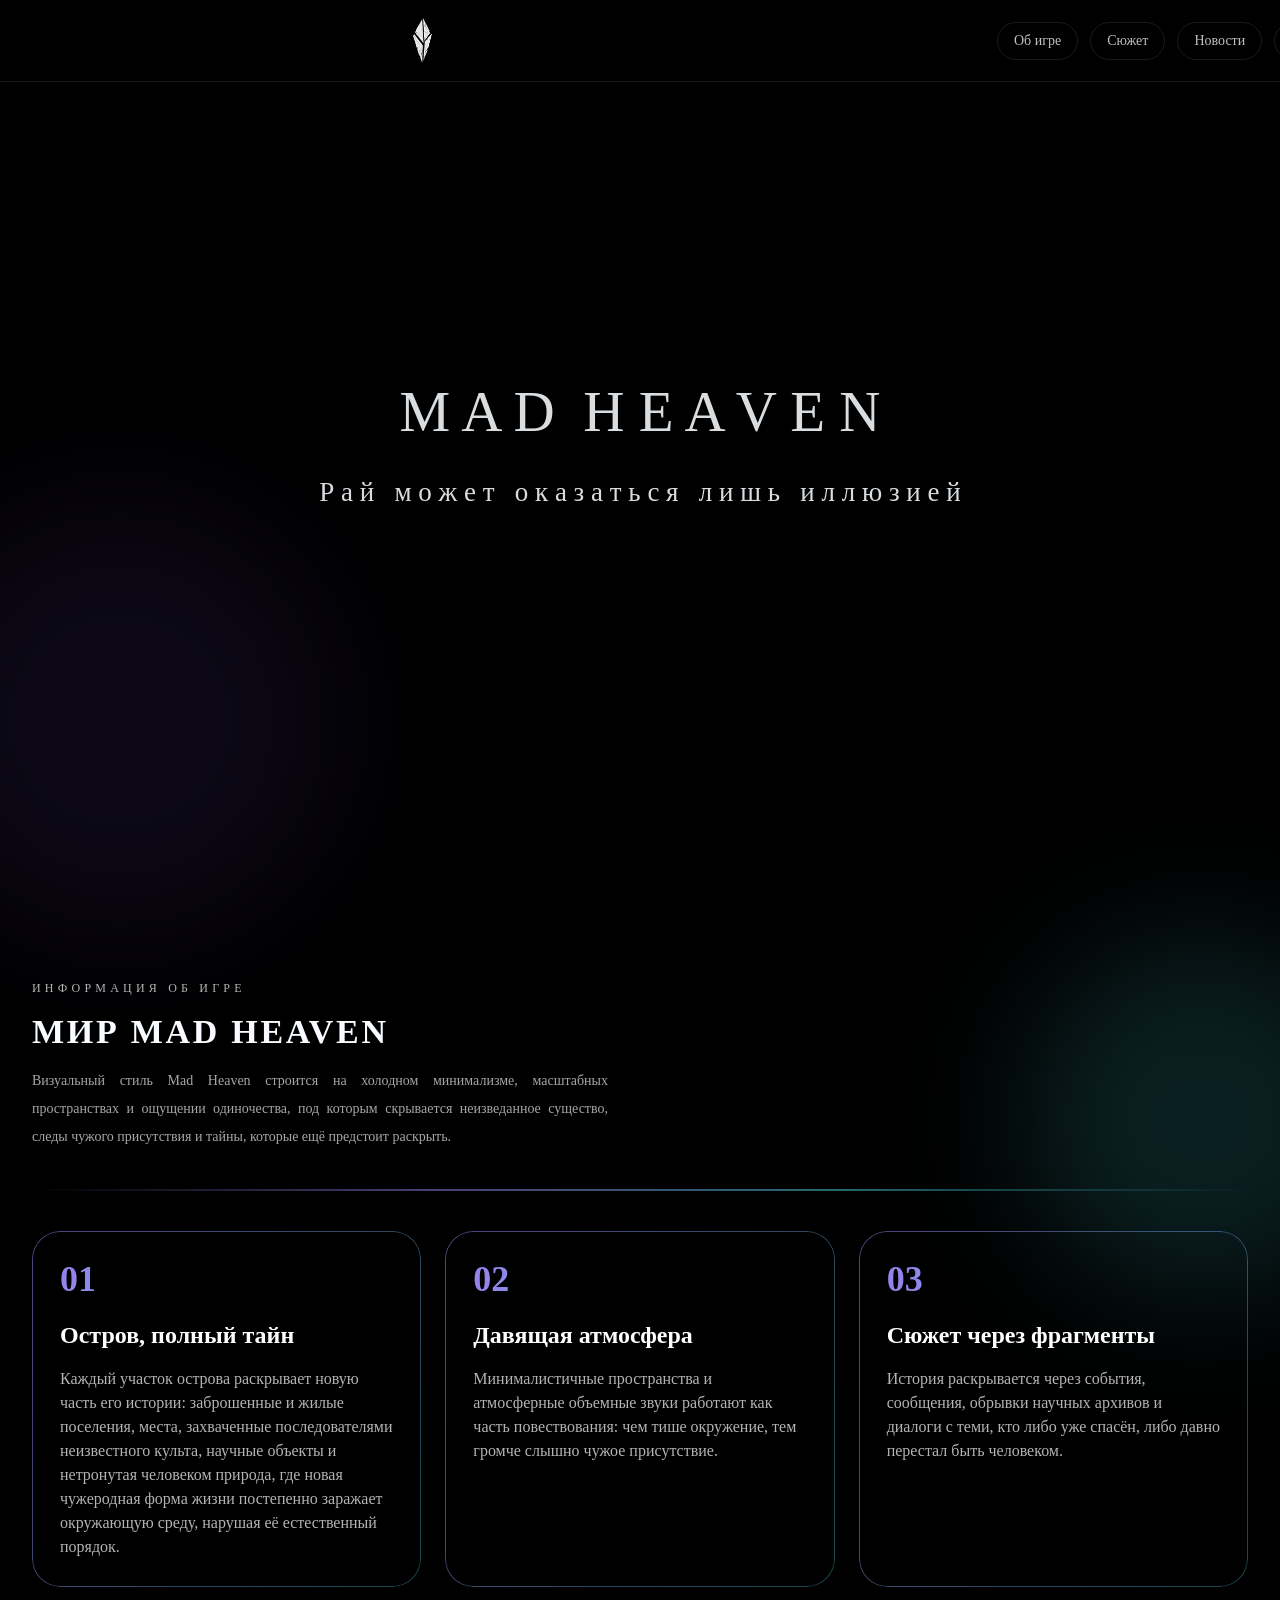
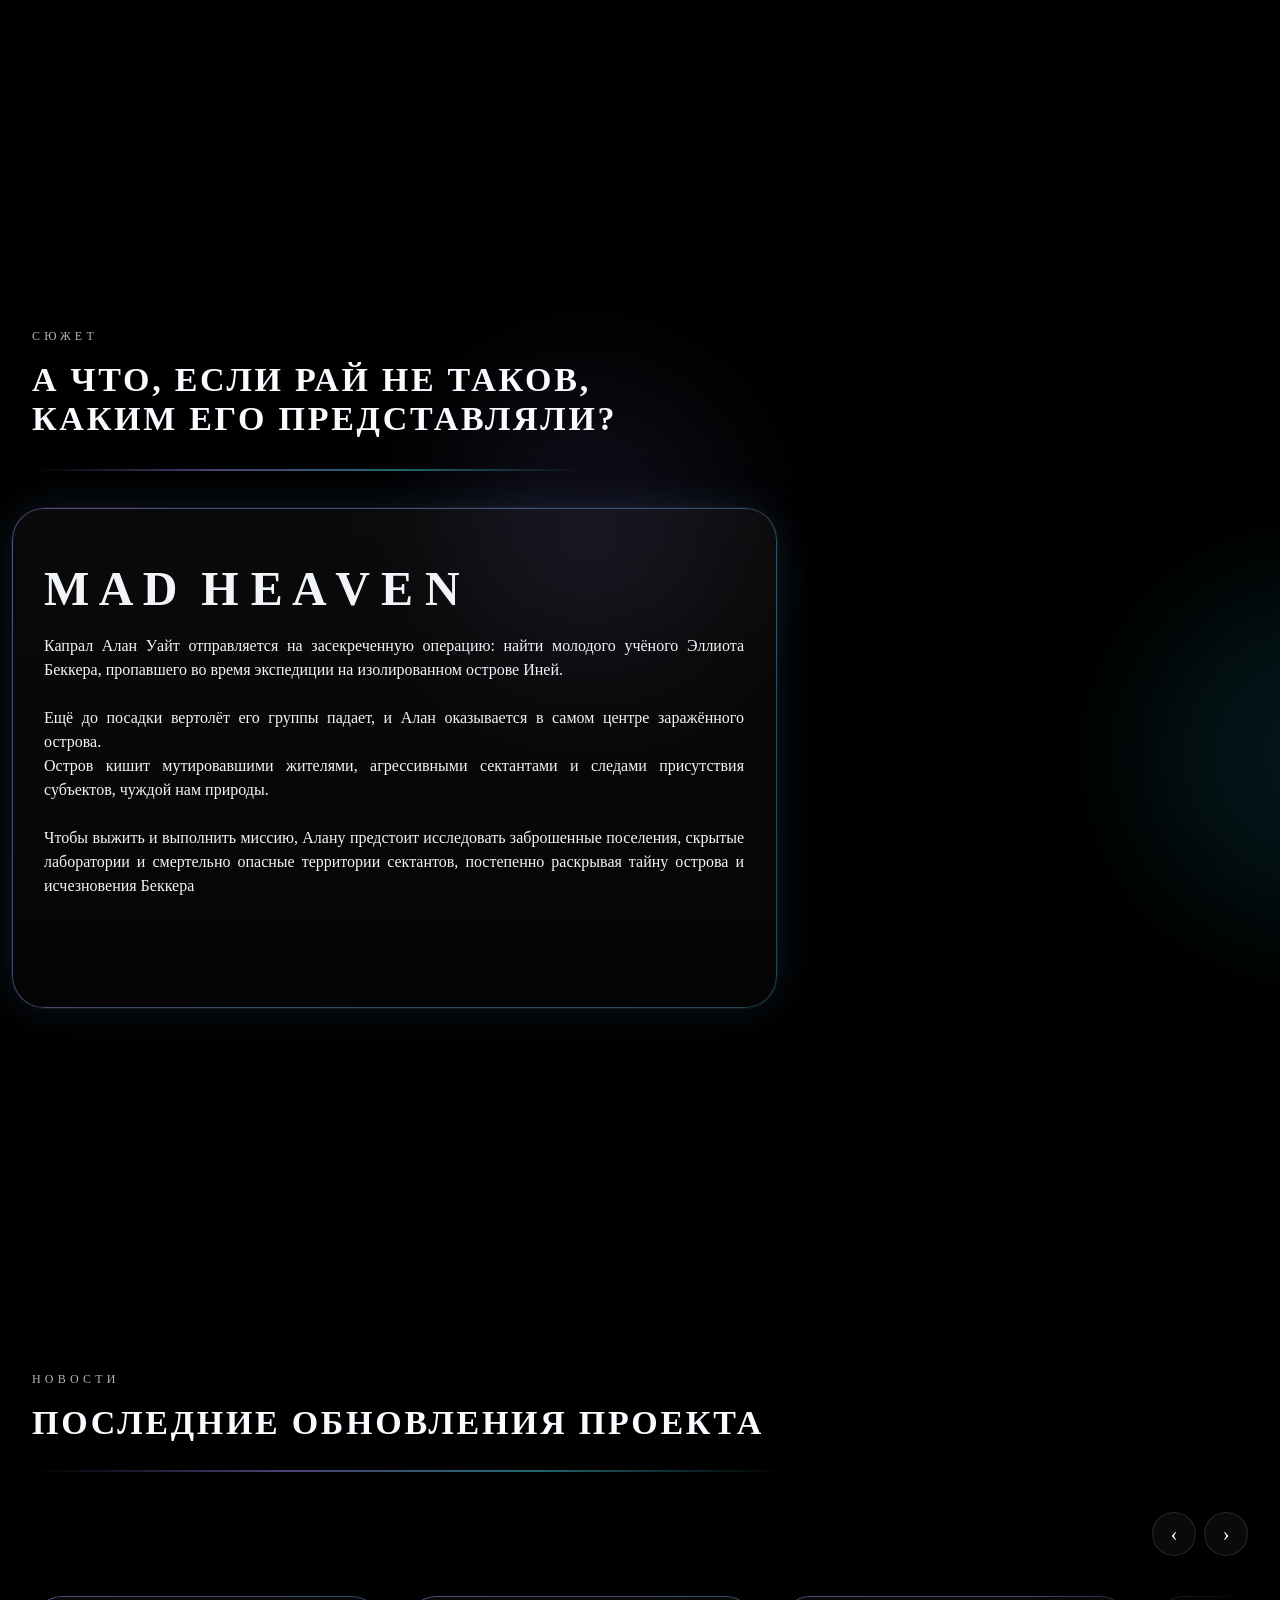
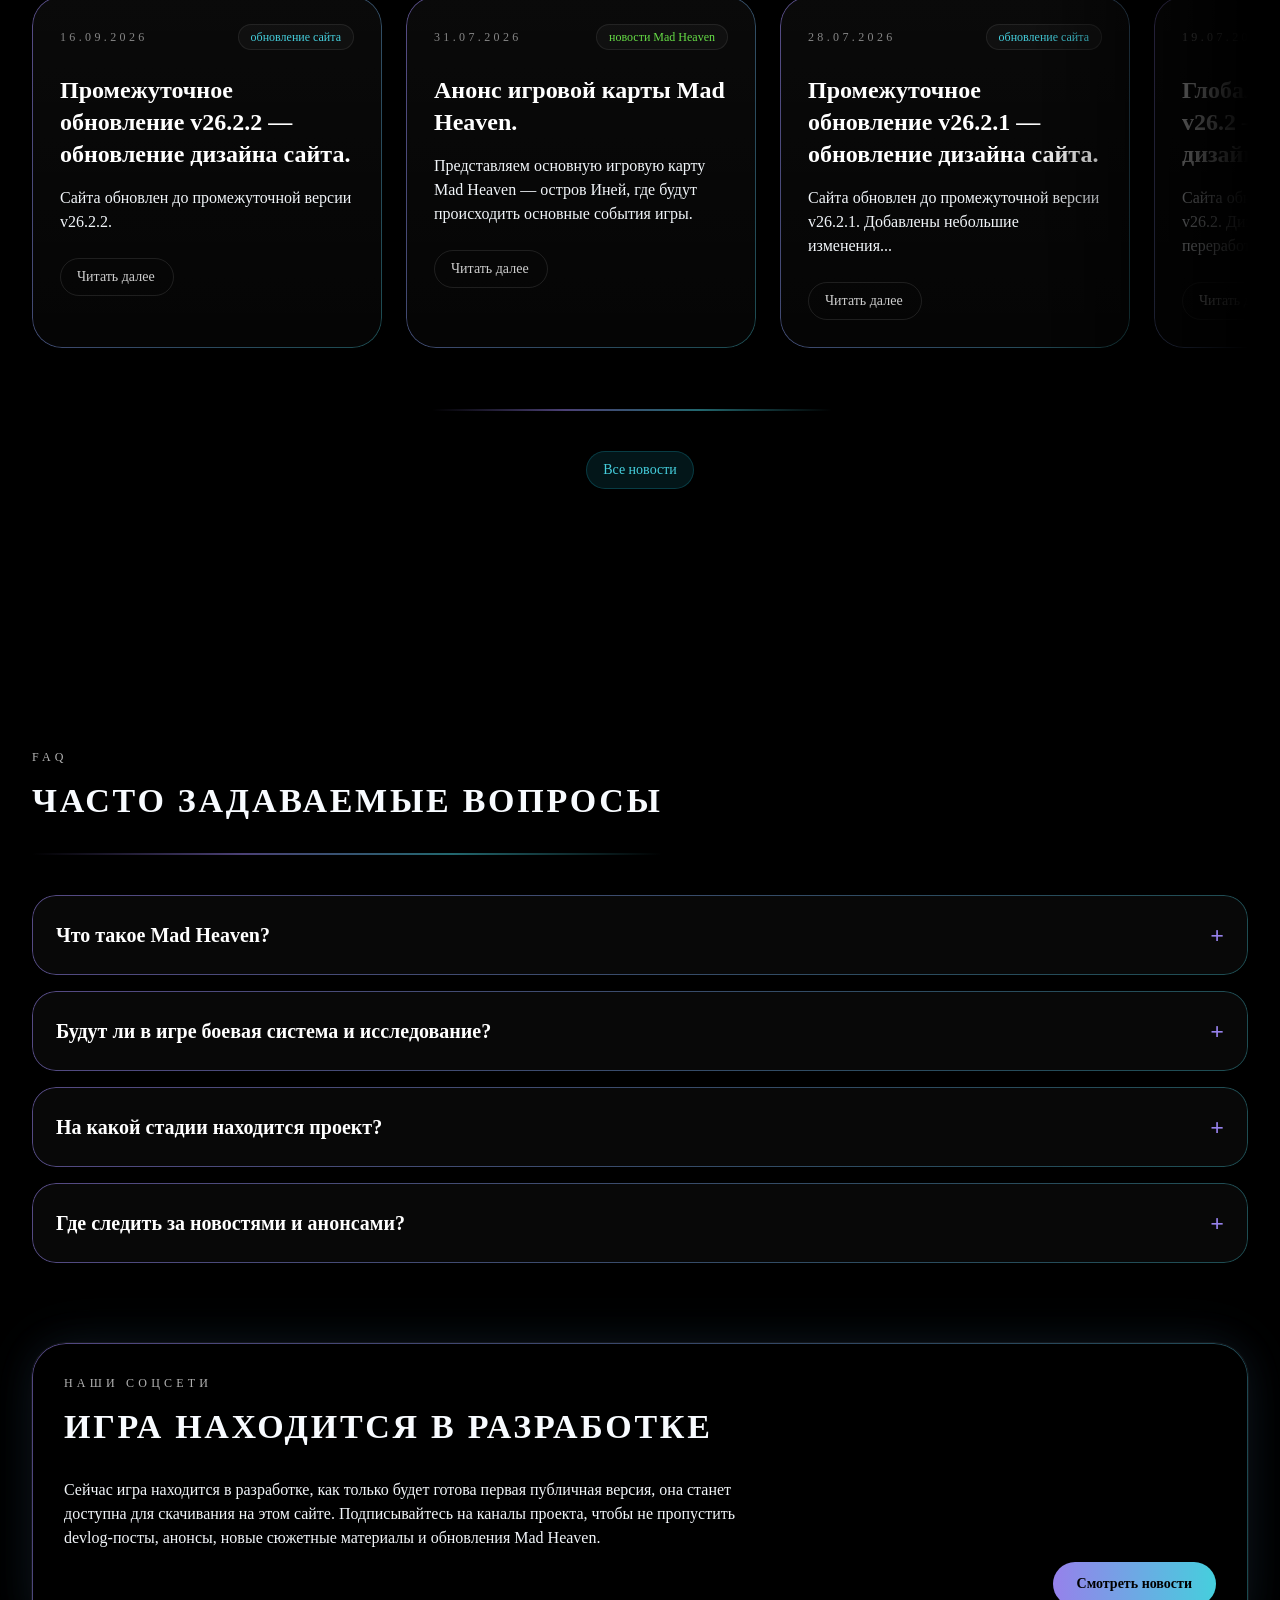
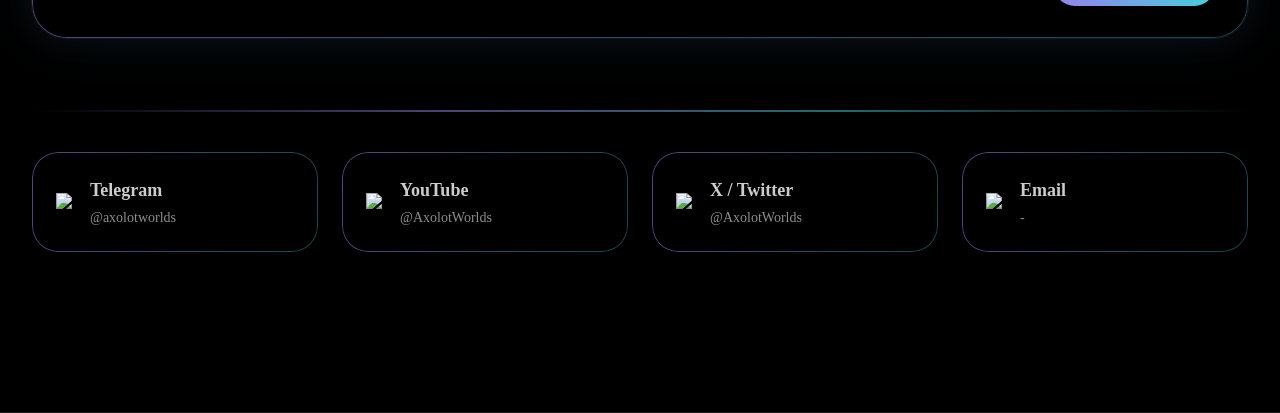
==== commit 088a5b88: "v26.2.2" ====
--- a/index.html
+++ b/index.html
@@ -309,8 +309,17 @@
 	width: 114.031px;
 }
 
-</style></head>
-  <body id="il9d" class="gjs-t-body cls-tctgum"><div id="i8dmp" class="page-wrapper"><div id="ick86" class="background-aura"><div class="top-glow"></div><div class="bottom-glow"></div><div class="center-glow"></div></div><header id="iz8el" class="header"><div id="ibwdh" class="header-container"><a href="https://madheaven.ru/" class="gjs-link-box"><img src="/media//MH.png" id="iljx42-2-3-2"></a><nav id="i89uu" class="navigation"><a href="#about" id="iuugg" class="gjs-t-link link-hover nav-link">Об игре</a><a href="#story" id="icy5z" class="gjs-t-link link-hover nav-link">Сюжет</a><a href="#news" id="iybpf" class="gjs-t-link link-hover nav-link">Новости</a><a href="map.html" id="imapa" class="gjs-t-link link-hover nav-link map-btn">Карта<span class="badge-new">Новое!</span></a><a href="#faq" id="ilovc" class="gjs-t-link link-hover nav-link">FAQ</a><a href="#socials" id="ifu2h" class="gjs-t-button link-hover social-button">Наши соцсети</a></nav></div></header><main id="iosvg"><section id="ijju6" class="hero-grid hero-section"><div id="i4yol" class="hero-container"><h1 id="iun0x8">M A D&nbsp; H E A V E N</h1><h1 id="iun0x8-2">Р а й&nbsp; &nbsp;м о ж е т&nbsp; &nbsp;о к а з а т ь с я&nbsp; &nbsp;л и ш ь&nbsp; &nbsp;и л л ю з и е й</h1><div id="spot-3" style="" data-aos="fade-down" data-aos-duration="1000" class="background-accent-bottom"></div><div id="ifelmx-2" class="background-accent-top aos-init aos-animate" style=""></div><div id="ippo3u-2" style="" data-aos="fade-down" data-aos-duration="1000" class="background-accent-bottom aos-init aos-animate d-xl-none d-xxl-none d-lg-none"></div></div></section><section id="about" class="about-section"><div id="iupug" class="section-container"><div id="ii0kb" class="section-header"><div id="i38k6" class="header-text"><span id="ijwhe" class="section-label">информация об игре</span><h2 id="ishze" class="gjs-t-h2 font-display section-title">МИР MAD HEAVEN</h2></div><div id="itrsi" class="section-side-note"><meta http-equiv="Content-Type" content="text/html; charset=utf-8"><meta name="ProgId" content="Word.Document"><meta name="Generator" content="Microsoft Word 15"><meta name="Originator" content="Microsoft Word 15"><link rel="File-List" href="file:///C:/Users/Admin/AppData/Local/Temp/msohtmlclip1/01/clip_filelist.xml"><link rel="themeData" href="file:///C:/Users/Admin/AppData/Local/Temp/msohtmlclip1/01/clip_themedata.thmx"><link rel="colorSchemeMapping" href="file:///C:/Users/Admin/AppData/Local/Temp/msohtmlclip1/01/clip_colorschememapping.xml"><p id="iotdn4" class="MsoNormal">Визуальный стиль Mad Heaven строится на холодном минимализме, масштабных пространствах и ощущении одиночества, под которым скрывается неизведанное существо, следы чужого присутствия и тайны, которые ещё предстоит раскрыть.</p></div></div><div id="polosa1" class="divider" style=""></div><div id="ixzbq" class="feature-grid"><article id="icmtk" class="card-hover grad-border feature-card"><div id="iseyi" class="font-display grad-text feature-number">01</div><h3 id="iudw6" class="feature-title">Остров, полный тайн</h3><p id="idqn5" class="feature-text"><meta http-equiv="Content-Type" content="text/html; charset=utf-8"><meta name="ProgId" content="Word.Document"><meta name="Generator" content="Microsoft Word 15"><meta name="Originator" content="Microsoft Word 15"><link rel="File-List" href="file:///C:/Users/Admin/AppData/Local/Temp/msohtmlclip1/01/clip_filelist.xml"><link rel="themeData" href="file:///C:/Users/Admin/AppData/Local/Temp/msohtmlclip1/01/clip_themedata.thmx"><link rel="colorSchemeMapping" href="file:///C:/Users/Admin/AppData/Local/Temp/msohtmlclip1/01/clip_colorschememapping.xml"></p><p id="ihseh4" class="MsoNormal">Каждый участок острова раскрывает новую часть его истории: заброшенные и жилые поселения, места, захваченные последователями неизвестного культа, научные объекты и нетронутая человеком природа, где новая чужеродная форма жизни постепенно заражает окружающую среду, нарушая её естественный порядок.</p><p></p></article><article id="ioco8" class="card-hover grad-border feature-card"><div id="ijmd4" class="font-display grad-text feature-number">02</div><h3 id="in5rj" class="feature-title">Давящая атмосфера</h3><p id="ikpe1" class="feature-text">Минималистичные пространства и атмосферные объемные звуки работают как часть повествования: чем тише окружение, тем громче слышно чужое присутствие.</p></article><article id="i17nc" class="card-hover grad-border feature-card"><div id="if6c2" class="font-display grad-text feature-number">03</div><h3 id="irkvg" class="feature-title">Сюжет через фрагменты</h3><p id="iznaa" class="feature-text">История раскрывается через события, сообщения, обрывки научных архивов и диалоги с теми, кто либо уже спасён, либо давно перестал быть человеком.</p></article></div><div id="iaaw7" class="game-info-panel"></div></div></section><section id="story" class="story-section"><div id="iuvcpu" class="section-container"><div class="section-header"><span id="iwablf" class="section-label">сюжет</span><h2 id="i06wq8" class="gjs-t-h2 font-display section-title">А что, если рай не таков,<br>каким его представляли?</h2><div id="polosa2" class="divider" style=""></div></div><div id="i0xjdo" class="story-layout"><div id="ious8u" class="grad-border panel glow story-main-card"><p id="if4198" class="text-white/82 story-paragraph"><meta http-equiv="Content-Type" content="text/html; charset=utf-8"></p><div id="i6iq5f"><b id="ij8zvh"><span data-gs-mrk-fs="true" id="iupgcs">M A D&nbsp; H E A V E N</span></b></div><div id="ig3y3l">Капрал Алан Уайт отправляется на засекреченную операцию: найти молодого учёного Эллиота Беккера, пропавшего во время экспедиции на изолированном острове Иней.</div><p id="ixuzeo" class="MsoNormal">&nbsp;</p><p id="i56dsj" class="MsoNormal">Ещё до посадки вертолёт его группы падает, и Алан оказывается в самом центре заражённого острова.</p><p id="irw08g" class="MsoNormal">Остров кишит мутировавшими жителями, агрессивными сектантами и следами присутствия субъектов, чуждой нам природы.</p><p id="iu85jb" class="MsoNormal">&nbsp;</p><p id="i4mcvl" class="MsoNormal">Чтобы выжить и выполнить миссию, Алану предстоит исследовать заброшенные поселения, скрытые лаборатории и смертельно опасные территории сектантов, постепенно раскрывая тайну острова и исчезновения Беккера</p><p></p></div><div id="spot-4" style="" data-aos="fade-down" data-aos-duration="1000" class="background-accent-bottom"></div></div></div></section><section id="news" class="news-section"><div id="in2bdu" class="section-container"><div id="iulsqy" class="section-header"><div class="header-text"><span id="ieeyjr" class="section-label">новости</span><h2 id="ivw6n9" class="gjs-t-h2 font-display section-title">Последние обновления проекта</h2><div id="polosa3" class="divider" style=""></div></div></div><div id="i79b5f" class="news-grid"><article id="28.07.2026" class="card-hover grad-border panel news-card"><div class="news-meta"><span id="i7chlv" class="news-date">31.07.2026</span><span id="it0064" class="tag news-tag" style="color: rgb(102, 221, 70);">новости Mad Heaven</span></div><h3 id="irhu4j" class="news-title"><blockquote data-start="186" data-end="252"><p data-start="188" data-end="252" class="PDq2pG_selectionAnchorContainer"><strong data-start="188" data-end="252" style="font-weight: bold; color: rgb(255, 255, 255);">Анонс игровой карты Mad Heaven.<br></strong></p>
+</style><style id="badge-inline">
+.map-btn{position:relative;}
+.badge-new{position:absolute;top:-11px;right:-12px;font-size:10px;font-weight:700;letter-spacing:0.05em;color:#39ff6e;background:rgba(20,20,22,0.9);border:1px solid rgba(57,255,110,0.65);padding:1px 7px;border-radius:9999px;pointer-events:none;white-space:nowrap;animation:badge-bounce 2.4s ease-in-out infinite;}
+@keyframes badge-bounce{0%,100%{transform:translateY(0);}50%{transform:translateY(-3px);}}
+@media (prefers-reduced-motion: reduce){.badge-new{animation:none;}}
+</style>
+</head>
+  <body id="il9d" class="gjs-t-body cls-tctgum"><div id="i8dmp" class="page-wrapper"><div id="ick86" class="background-aura"><div class="top-glow"></div><div class="bottom-glow"></div><div class="center-glow"></div></div><header id="iz8el" class="header"><div id="ibwdh" class="header-container"><a href="https://madheaven.ru/" class="gjs-link-box"><img src="/media//MH.png" id="iljx42-2-3-2"></a><nav id="i89uu" class="navigation"><a href="#about" id="iuugg" class="gjs-t-link link-hover nav-link">Об игре</a><a href="#story" id="icy5z" class="gjs-t-link link-hover nav-link">Сюжет</a><a href="#news" id="iybpf" class="gjs-t-link link-hover nav-link">Новости</a><a href="./map" id="imapa" class="gjs-t-link link-hover nav-link map-btn">Карта<span class="badge-new">Новое!</span></a><a href="#faq" id="ilovc" class="gjs-t-link link-hover nav-link">FAQ</a><a href="#socials" id="ifu2h" class="gjs-t-button link-hover social-button">Наши соцсети</a></nav></div></header><main id="iosvg"><section id="ijju6" class="hero-grid hero-section"><div id="i4yol" class="hero-container"><h1 id="iun0x8">M A D&nbsp; H E A V E N</h1><h1 id="iun0x8-2">Р а й&nbsp; &nbsp;м о ж е т&nbsp; &nbsp;о к а з а т ь с я&nbsp; &nbsp;л и ш ь&nbsp; &nbsp;и л л ю з и е й</h1><div id="spot-3" style="" data-aos="fade-down" data-aos-duration="1000" class="background-accent-bottom"></div><div id="ifelmx-2" class="background-accent-top aos-init aos-animate" style=""></div><div id="ippo3u-2" style="" data-aos="fade-down" data-aos-duration="1000" class="background-accent-bottom aos-init aos-animate d-xl-none d-xxl-none d-lg-none"></div></div></section><section id="about" class="about-section"><div id="iupug" class="section-container"><div id="ii0kb" class="section-header"><div id="i38k6" class="header-text"><span id="ijwhe" class="section-label">информация об игре</span><h2 id="ishze" class="gjs-t-h2 font-display section-title">МИР MAD HEAVEN</h2></div><div id="itrsi" class="section-side-note"><meta http-equiv="Content-Type" content="text/html; charset=utf-8"><meta name="ProgId" content="Word.Document"><meta name="Generator" content="Microsoft Word 15"><meta name="Originator" content="Microsoft Word 15"><link rel="File-List" href="file:///C:/Users/Admin/AppData/Local/Temp/msohtmlclip1/01/clip_filelist.xml"><link rel="themeData" href="file:///C:/Users/Admin/AppData/Local/Temp/msohtmlclip1/01/clip_themedata.thmx"><link rel="colorSchemeMapping" href="file:///C:/Users/Admin/AppData/Local/Temp/msohtmlclip1/01/clip_colorschememapping.xml"><p id="iotdn4" class="MsoNormal">Визуальный стиль Mad Heaven строится на холодном минимализме, масштабных пространствах и ощущении одиночества, под которым скрывается неизведанное существо, следы чужого присутствия и тайны, которые ещё предстоит раскрыть.</p></div></div><div id="polosa1" class="divider" style=""></div><div id="ixzbq" class="feature-grid"><article id="icmtk" class="card-hover grad-border feature-card"><div id="iseyi" class="font-display grad-text feature-number">01</div><h3 id="iudw6" class="feature-title">Остров, полный тайн</h3><p id="idqn5" class="feature-text"><meta http-equiv="Content-Type" content="text/html; charset=utf-8"><meta name="ProgId" content="Word.Document"><meta name="Generator" content="Microsoft Word 15"><meta name="Originator" content="Microsoft Word 15"><link rel="File-List" href="file:///C:/Users/Admin/AppData/Local/Temp/msohtmlclip1/01/clip_filelist.xml"><link rel="themeData" href="file:///C:/Users/Admin/AppData/Local/Temp/msohtmlclip1/01/clip_themedata.thmx"><link rel="colorSchemeMapping" href="file:///C:/Users/Admin/AppData/Local/Temp/msohtmlclip1/01/clip_colorschememapping.xml"></p><p id="ihseh4" class="MsoNormal">Каждый участок острова раскрывает новую часть его истории: заброшенные и жилые поселения, места, захваченные последователями неизвестного культа, научные объекты и нетронутая человеком природа, где новая чужеродная форма жизни постепенно заражает окружающую среду, нарушая её естественный порядок.</p><p></p></article><article id="ioco8" class="card-hover grad-border feature-card"><div id="ijmd4" class="font-display grad-text feature-number">02</div><h3 id="in5rj" class="feature-title">Давящая атмосфера</h3><p id="ikpe1" class="feature-text">Минималистичные пространства и атмосферные объемные звуки работают как часть повествования: чем тише окружение, тем громче слышно чужое присутствие.</p></article><article id="i17nc" class="card-hover grad-border feature-card"><div id="if6c2" class="font-display grad-text feature-number">03</div><h3 id="irkvg" class="feature-title">Сюжет через фрагменты</h3><p id="iznaa" class="feature-text">История раскрывается через события, сообщения, обрывки научных архивов и диалоги с теми, кто либо уже спасён, либо давно перестал быть человеком.</p></article></div><div id="iaaw7" class="game-info-panel"></div></div></section><section id="story" class="story-section"><div id="iuvcpu" class="section-container"><div class="section-header"><span id="iwablf" class="section-label">сюжет</span><h2 id="i06wq8" class="gjs-t-h2 font-display section-title">А что, если рай не таков,<br>каким его представляли?</h2><div id="polosa2" class="divider" style=""></div></div><div id="i0xjdo" class="story-layout"><div id="ious8u" class="grad-border panel glow story-main-card"><p id="if4198" class="text-white/82 story-paragraph"><meta http-equiv="Content-Type" content="text/html; charset=utf-8"></p><div id="i6iq5f"><b id="ij8zvh"><span data-gs-mrk-fs="true" id="iupgcs">M A D&nbsp; H E A V E N</span></b></div><div id="ig3y3l">Капрал Алан Уайт отправляется на засекреченную операцию: найти молодого учёного Эллиота Беккера, пропавшего во время экспедиции на изолированном острове Иней.</div><p id="ixuzeo" class="MsoNormal">&nbsp;</p><p id="i56dsj" class="MsoNormal">Ещё до посадки вертолёт его группы падает, и Алан оказывается в самом центре заражённого острова.</p><p id="irw08g" class="MsoNormal">Остров кишит мутировавшими жителями, агрессивными сектантами и следами присутствия субъектов, чуждой нам природы.</p><p id="iu85jb" class="MsoNormal">&nbsp;</p><p id="i4mcvl" class="MsoNormal">Чтобы выжить и выполнить миссию, Алану предстоит исследовать заброшенные поселения, скрытые лаборатории и смертельно опасные территории сектантов, постепенно раскрывая тайну острова и исчезновения Беккера</p><p></p></div><div id="spot-4" style="" data-aos="fade-down" data-aos-duration="1000" class="background-accent-bottom"></div></div></div></section><section id="news" class="news-section"><div id="in2bdu" class="section-container"><div id="iulsqy" class="section-header"><div class="header-text"><span id="ieeyjr" class="section-label">новости</span><h2 id="ivw6n9" class="gjs-t-h2 font-display section-title">Последние обновления проекта</h2><div id="polosa3" class="divider" style=""></div></div></div><div class="news-strip-nav"><button class="news-strip-btn" data-dir="-1" aria-label="Листать назад">‹</button><button class="news-strip-btn" data-dir="1" aria-label="Листать вперёд">›</button></div><div id="i79b5f" class="news-grid news-strip"><article id="28.07.2026" class="card-hover grad-border panel news-card"><div class="news-meta"><span id="i7chlv" class="news-date">16.09.2026</span><span id="it0064" class="tag news-tag">обновление сайта</span></div><h3 id="irhu4j" class="news-title"><blockquote data-start="186" data-end="252"><p data-start="188" data-end="252" class="PDq2pG_selectionAnchorContainer"><strong data-start="188" data-end="252" style="font-weight: bold; color: rgb(255, 255, 255);">Промежуточное обновление v26.2.2 — обновление дизайна сайта.<br></strong></p>
+</blockquote>
+<p data-start="254" data-end="291"></p></h3><p id="ivz967" class="text-white/72 news-excerpt"><span style="color: rgb(226, 232, 240); font-size: 18px; background-color: rgba(255, 255, 255, 0.04);"></span></p><p class="MsoNormal">Сайта обновлен до промежуточной версии v26.2.2.<br></p><p></p><a href="news/mhnewsmap" id="inevui" class="gjs-t-link news-link" style="">Читать далее
+                  <br></a></article><article id="28.07.2026" class="card-hover grad-border panel news-card"><div class="news-meta"><span id="i7chlv" class="news-date">31.07.2026</span><span id="it0064" class="tag news-tag" style="color: rgb(102, 221, 70);">новости Mad Heaven</span></div><h3 id="irhu4j" class="news-title"><blockquote data-start="186" data-end="252"><p data-start="188" data-end="252" class="PDq2pG_selectionAnchorContainer"><strong data-start="188" data-end="252" style="font-weight: bold; color: rgb(255, 255, 255);">Анонс игровой карты Mad Heaven.<br></strong></p>
 </blockquote>
 <p data-start="254" data-end="291"></p></h3><p id="ivz967" class="text-white/72 news-excerpt"><span style="color: rgb(226, 232, 240); font-size: 18px; background-color: rgba(255, 255, 255, 0.04);"></span></p><p class="MsoNormal">Представляем основную игровую карту Mad Heaven — остров Иней, где будут происходить основные события игры.<br></p><p></p><a href="news/mhnewsmap" id="inevui" class="gjs-t-link news-link" style="">Читать далее
                   <br></a></article><article id="28.07.2026" class="card-hover grad-border panel news-card"><div class="news-meta"><span id="i7chlv" class="news-date">28.07.2026</span><span id="it0064" class="tag news-tag">обновление сайта</span></div><h3 id="irhu4j" class="news-title"><blockquote data-start="186" data-end="252"><p data-start="188" data-end="252" class="PDq2pG_selectionAnchorContainer"><strong data-start="188" data-end="252" style="font-weight: bold;">Промежуточное обновление v26.2.1 — обновление дизайна сайта.</strong><span aria-hidden="true" class="PDq2pG_selectionAnchor"></span></p>
@@ -337,4 +346,16 @@
                   Где следить за новостями и анонсами?
                   <span class="font-display faq-marker">+</span></summary><p id="inmuew" class="text-white/72 faq-answer">Новости, материалы и будущие анонсы будут публиковаться в блоке «Новости» на этом сайте, а также в наших основных соцсетях, ссылки на которые вы найдёте в блоке «Наши соцсети».</p></details></div></div></section><section id="socials" class="socials-section"><div id="if61gv" class="section-container"><div id="ihe1lf" class="grad-border glow from-[#9681eb]/16 to-[#45cfdd]/12 social-hero"><div id="ish135" class="social-layout"><div id="iah304" class="social-text"><span id="i5csar" class="section-label">наши соцсети</span><h2 id="imuq26" class="gjs-t-h2 font-display section-title">Игра находится в разработке</h2><p id="igfrzj" class="text-white/78"><meta http-equiv="Content-Type" content="text/html; charset=utf-8"><meta name="ProgId" content="Word.Document"><meta name="Generator" content="Microsoft Word 15"><meta name="Originator" content="Microsoft Word 15"><link rel="File-List" href="file:///C:/Users/Admin/AppData/Local/Temp/msohtmlclip1/01/clip_filelist.xml"><link rel="themeData" href="file:///C:/Users/Admin/AppData/Local/Temp/msohtmlclip1/01/clip_themedata.thmx"><link rel="colorSchemeMapping" href="file:///C:/Users/Admin/AppData/Local/Temp/msohtmlclip1/01/clip_colorschememapping.xml"></p><p id="iupe46" class="MsoNormal">Сейчас игра находится в разработке, как только будет готова первая публичная версия, она станет доступна для скачивания на этом сайте. Подписывайтесь на каналы проекта, чтобы не пропустить devlog-посты, анонсы, новые сюжетные материалы и обновления Mad Heaven.</p><p id="iw702f" class="MsoNormal">&nbsp;</p><p></p></div><a href="./news" title="" id="ihl4hm" class="gjs-t-button cta-button">Смотреть новости</a></div></div><div id="polosa6" class="divider" style=""></div><div class="social-grid"><a href="https://t.me/axolotworlds" id="ik2tyg" class="card-hover grad-border social-card"><img src="https://api.iconify.design/lucide-send.svg?color=%2345cfdd" alt="Telegram" loading="lazy" class="social-icon"><div class="social-content"><span class="social-name">Telegram</span><span id="iv7pu6" class="social-handle">@axolotworlds</span></div></a><a href="https://www.youtube.com/@AxolotWorlds" id="i1mlai" class="card-hover grad-border social-card"><img src="https://api.iconify.design/lucide-play.svg?color=%239681eb" alt="YouTube" loading="lazy" id="i5yxiy" class="social-icon"><div class="social-content"><span class="social-name">YouTube</span><span id="ihmyum" class="social-handle">@AxolotWorlds</span></div></a><a href="https://x.com/AxolotWorlds" id="i3d1kv" class="card-hover grad-border social-card"><img src="https://api.iconify.design/lucide-message-circle.svg?color=%2345cfdd" alt="Discord" loading="lazy" id="il11z1" class="social-icon"><div class="social-content"><span id="iopo9q" class="social-name">X / Twitter</span><span id="irsg1j" class="social-handle">@AxolotWorlds</span></div></a><a href="#" id="i85h37" class="card-hover grad-border social-card"><img src="https://api.iconify.design/lucide-rss.svg?color=%239681eb" alt="News Feed" loading="lazy" id="isje21" class="social-icon"><div class="social-content"><span id="ie7zkz" class="social-name">Email</span><span id="i158pa" class="social-handle">-</span></div></a></div></div></section></main><footer id="i5pia8" class="footer"></footer></div>
 
-</body></html>+<script>
+document.querySelectorAll(".news-strip-nav").forEach(function(nav){
+  var strip = nav.parentElement.querySelector(".news-strip");
+  if(!strip) return;
+  nav.querySelectorAll(".news-strip-btn").forEach(function(btn){
+    btn.addEventListener("click", function(){
+      var card = strip.querySelector(".news-card");
+      var step = card ? card.offsetWidth + 24 : 320;
+      strip.scrollBy({left: step * Number(btn.dataset.dir), behavior: "smooth"});
+    });
+  });
+});
+</script></body></html>
--- a/style.css
+++ b/style.css
@@ -1 +1,11 @@
-* { box-sizing: border-box; } body {margin: 0;}:root{--gjs-t-color-primary:#9681eb;--gjs-t-color-secondary:#45cfdd;--gjs-t-color-accent:#7cc9e8;--gjs-t-color-success:#31c48d;--gjs-t-color-warning:#f59e0b;--gjs-t-color-error:#ef4444;}.gjs-t-body{background-color:#050505;color:#f4f7fb;font-size:16px;line-height:1.6;font-family:Jost;}.gjs-t-h1{color:#ffffff;font-size:72px;line-height:1;font-family:Jost;}.gjs-t-h2{color:#f8fbff;font-size:34px;line-height:1.15;font-family:Jost;}.gjs-t-button{background-color:#9681eb;color:#050505;border-radius:9999px;}.gjs-t-link{color:#45cfdd;text-decoration:none;}.gjs-t-border{border-radius:24px;border-color:rgba(150,129,235,0.25);}html{scroll-behavior:smooth;}body{font-family:'Manrope', sans-serif;background:#050505;margin:0;line-height:inherit;}.font-display{font-family:'Playfair Display', serif;}.glass{background:rgba(255,255,255,0.03);backdrop-filter:blur(12px);}.panel{background:linear-gradient(180deg, rgba(255, 255, 255, 0.04), rgba(255, 255, 255, 0.02));}.grad-text{background:linear-gradient(90deg, #9681eb 0%, #45cfdd 100%);-webkit-background-clip:text;background-clip:text;color:transparent;}.grad-border{position:relative;}.grad-border::before{content:"";position:absolute;inset:0;padding:1px;border-radius:inherit;background:linear-gradient(120deg, rgba(150, 129, 235, 0.55), rgba(69, 207, 221, 0.35));-webkit-mask:linear-gradient(#fff 0 0) content-box, linear-gradient(#fff 0 0);-webkit-mask-composite:xor;mask-composite:exclude;pointer-events:none;}.hero-grid{background-image:linear-gradient(rgba(255, 255, 255, 0.04) 1px, transparent 1px), linear-gradient(90deg, rgba(255, 255, 255, 0.04) 1px, transparent 1px);background-size:48px 48px;}.glow{box-shadow:0 0 0 1px rgba(255, 255, 255, 0.05), 0 0 40px rgba(150, 129, 235, 0.08), 0 0 60px rgba(69, 207, 221, 0.08);}.divider{height:1px;background:linear-gradient(90deg, rgba(150, 129, 235, 0), rgba(150, 129, 235, 0.5), rgba(69, 207, 221, 0.5), rgba(69, 207, 221, 0));width:100%;}.tag{border:1px solid rgba(255, 255, 255, 0.08);background:rgba(255, 255, 255, 0.03);}.link-hover{transition:all .2s ease;}.link-hover:hover{color:#ffffff;outline:1px solid rgba(69, 207, 221, 0.28);background:rgba(255, 255, 255, 0.04);}.card-hover{transition:transform .25s ease, border-color .25s ease, background .25s ease, box-shadow .25s ease;}.card-hover:hover{transform:translateY(-4px);box-shadow:0 18px 50px rgba(150, 129, 235, 0.08);background:rgba(255, 255, 255, 0.045);}.summary-reset{list-style:none;}.summary-reset::-webkit-details-marker{display:none;}.social-icon{width:18px;height:18px;}*, ::before, ::after{box-sizing:border-box;border-width:0;border-style:solid;border-color:#e5e7eb;}html, :host{line-height:1.5;-webkit-text-size-adjust:100%;-moz-tab-size:4;tab-size:4;font-family:ui-sans-serif, system-ui, sans-serif, "Apple Color Emoji", "Segoe UI Emoji", "Segoe UI Symbol", "Noto Color Emoji";font-feature-settings:normal;font-variation-settings:normal;-webkit-tap-highlight-color:transparent;}hr{height:0;color:inherit;border-top-width:1px;}abbr:where([title]){text-decoration:underline dotted;}h1, h2, h3, h4, h5, h6{font-size:inherit;font-weight:inherit;}a{color:inherit;text-decoration:inherit;}b, strong{font-weight:bolder;}code, kbd, samp, pre{font-family:ui-monospace, SFMono-Regular, Menlo, Monaco, Consolas, "Liberation Mono", "Courier New", monospace;font-feature-settings:normal;font-variation-settings:normal;font-size:1em;}small{font-size:80%;}sub, sup{font-size:75%;line-height:0;position:relative;vertical-align:baseline;}sub{bottom:-0.25em;}sup{top:-0.5em;}table{text-indent:0;border-color:inherit;border-collapse:collapse;}button, input, optgroup, select, textarea{font-family:inherit;font-feature-settings:inherit;font-variation-settings:inherit;font-size:100%;font-weight:inherit;line-height:inherit;letter-spacing:inherit;color:inherit;margin:0;padding:0;}button, select{text-transform:none;}button, input:where([type='button']), input:where([type='reset']), input:where([type='submit']){-webkit-appearance:button;background-color:transparent;background-image:none;}:-moz-focusring{outline:auto;}:-moz-ui-invalid{box-shadow:none;}progress{vertical-align:baseline;}::-webkit-inner-spin-button, ::-webkit-outer-spin-button{height:auto;}[type='search']{-webkit-appearance:textfield;outline-offset:-2px;}::-webkit-search-decoration{-webkit-appearance:none;}::-webkit-file-upload-button{-webkit-appearance:button;font:inherit;}summary{display:list-item;}blockquote, dl, dd, h1, h2, h3, h4, h5, h6, hr, figure, p, pre{margin:0;}fieldset{margin:0;padding:0;}legend{padding:0;}ol, ul, menu{list-style:none;margin:0;padding:0;}dialog{padding:0;}textarea{resize:vertical;}input::placeholder, textarea::placeholder{opacity:1;color:#9ca3af;}button, [role="button"]{cursor:pointer;}:disabled{cursor:default;}img, svg, video, canvas, audio, iframe, embed, object{display:block;vertical-align:middle;}img, video{max-width:100%;height:auto;}[hidden]{display:none;}.cls-tctgum{min-height:100vh;-webkit-font-smoothing:antialiased;-moz-osx-font-smoothing:grayscale;}.cls-tctgum *::selection{background-color:rgb(150 129 235 / 1);color:rgb(0 0 0 / 1);}.cls-tctgum::selection{background-color:rgb(150 129 235 / 1);color:rgb(0 0 0 / 1);}.page-wrapper{position:relative;overflow:hidden;min-height:100vh;background-color:rgb(0 0 0 / 1);color:rgb(241 245 249 / 1);}.background-aura{pointer-events:none;position:absolute;inset:0px;}.top-glow{position:absolute;left:-10%;top:-8%;height:420px;width:420px;border-radius:9999px;background-color:rgb(150 129 235 / 0.2);filter:blur(64px);}.bottom-glow{position:absolute;right:-8%;top:18%;height:360px;width:360px;border-radius:9999px;background-color:rgb(69 207 221 / 0.15);filter:blur(64px);}.center-glow{position:absolute;left:35%;top:38%;height:280px;width:280px;border-radius:9999px;background-color:rgb(150 129 235 / 0.1);filter:blur(64px);}.header{position:relative;top:0px;z-index:50;border-bottom-width:1px;border-color:rgb(255 255 255 / 0.1);background-color:rgb(0 0 0 / 0.7);backdrop-filter:blur(24px);}.header-container{margin-left:auto;margin-right:auto;display:flex;max-width:80rem;align-items:center;justify-content:space-between;padding-left:2.5rem;padding-right:2.5rem;padding-top:1.5rem;padding-bottom:1.5rem;position:relative;width:100%;}.brand-row{display:flex;align-items:center;gap:0.75rem;}.logo-mark{display:flex;height:2.75rem;width:2.75rem;align-items:center;justify-content:center;border-radius:1rem;background-color:rgb(0 0 0 / 1);}.logo-letter{font-size:1.125rem;line-height:1.75rem;font-weight:700;color:rgb(255 255 255 / 1);}.brand-text{display:flex;flex-direction:column;}.brand-title{font-size:0.875rem;line-height:1.25rem;font-weight:700;letter-spacing:0.35em;color:rgb(255 255 255 / 1);}.brand-subtitle{font-size:11px;text-transform:uppercase;letter-spacing:0.3em;color:rgb(255 255 255 / 0.55);}.navigation{display:flex;align-items:center;gap:0.75rem;}.map-btn{position:relative;}.badge-new{position:absolute;top:-11px;right:-12px;font-size:10px;font-weight:700;letter-spacing:0.05em;color:#39ff6e;background:rgba(20,20,22,0.9);border:1px solid rgba(57,255,110,0.65);padding:1px 7px;border-radius:9999px;pointer-events:none;white-space:nowrap;animation:badge-bounce 2.4s ease-in-out infinite;}@keyframes badge-bounce{0%,100%{transform:translateY(0);}50%{transform:translateY(-3px);}}@media (prefers-reduced-motion: reduce){.badge-new{animation:none;}}.nav-link{border-radius:9999px;border-width:1px;border-color:rgb(255 255 255 / 0.1);padding-left:1rem;padding-right:1rem;padding-top:0.5rem;padding-bottom:0.5rem;font-size:0.875rem;line-height:1.25rem;font-weight:500;color:rgb(255 255 255 / 0.75);}.social-button{border-radius:9999px;border-width:1px;border-color:transparent;background-color:#917ce2;padding-left:1.25rem;padding-right:1.25rem;padding-top:0.625rem;padding-bottom:0.625rem;font-size:0.875rem;line-height:1.25rem;font-weight:600;color:rgb(0 0 0 / 1);}.hero-section{position:relative;}.hero-container{margin-left:auto;margin-right:auto;display:flex;min-height:92vh;max-width:80rem;align-items:center;padding-left:2rem;padding-right:2rem;padding-top:5rem;padding-bottom:5rem;}.hero-content{display:flex;width:100%;flex-direction:column;gap:2.5rem;}.hero-top{display:flex;max-width:56rem;flex-direction:column;gap:1.5rem;}.hero-eyebrow{display:flex;width:fit-content;align-items:center;gap:0.5rem;border-radius:9999px;padding-left:1rem;padding-right:1rem;padding-top:0.5rem;padding-bottom:0.5rem;font-size:0.75rem;line-height:1rem;text-transform:uppercase;letter-spacing:0.35em;color:rgb(255 255 255 / 0.7);}.eyebrow-dot{height:0.5rem;width:0.5rem;border-radius:9999px;background-color:rgb(69 207 221 / 1);}.hero-title{font-size:112px;font-weight:800;text-transform:uppercase;letter-spacing:0.18em;color:rgb(255 255 255 / 1);}.hero-subtitle{max-width:48rem;font-size:0.875rem;line-height:1.25rem;text-transform:uppercase;letter-spacing:0.7em;color:rgb(255 255 255 / 0.7);}.hero-description-row{display:flex;align-items:flex-end;justify-content:space-between;gap:2rem;}.hero-description{max-width:42rem;border-radius:28px;padding:1.75rem;}.hero-paragraph{font-size:1.125rem;line-height:2rem;}.hero-stats{display:grid;min-width:320px;grid-template-columns:repeat(2, minmax(0, 1fr));gap:1rem;}.stat-card{border-radius:1.5rem;background-color:rgb(255 255 255 / 0.03);padding:1.25rem;}.stat-label{font-size:0.75rem;line-height:1rem;text-transform:uppercase;letter-spacing:0.3em;color:rgb(255 255 255 / 0.5);}.stat-value{margin-top:0.75rem;font-size:1.25rem;line-height:1.75rem;font-weight:600;color:rgb(255 255 255 / 1);}.about-section{position:relative;}.section-container{margin-left:auto;margin-right:auto;display:flex;max-width:80rem;flex-direction:column;gap:2.5rem;padding-left:2rem;padding-right:2rem;padding-top:5rem;padding-bottom:5rem;}.section-header{display:flex;flex-direction:column;gap:1rem;}.header-text{display:flex;flex-direction:column;gap:1rem;}.section-label{font-size:0.75rem;line-height:1rem;text-transform:uppercase;letter-spacing:0.35em;color:rgb(255 255 255 / 0.7);}.section-title{font-weight:700;text-transform:uppercase;letter-spacing:0.08em;}.section-side-note{max-width:36rem;font-size:0.875rem;line-height:1.75rem;color:rgb(255 255 255 / 0.65);}.feature-grid{display:grid;grid-template-columns:repeat(3, minmax(0, 1fr));gap:1.5rem;}.feature-card{border-radius:28px;padding:1.75rem;}.feature-number{font-size:2.25rem;line-height:2.5rem;font-weight:700;}.feature-title{margin-top:1.25rem;font-size:1.5rem;line-height:2rem;font-weight:600;color:rgb(255 255 255 / 1);}.feature-text{margin-top:1rem;color:rgb(255 255 255 / 0.7);}.game-info-panel{display:grid;grid-template-columns:1.2fr 0.8fr;gap:1.5rem;}.info-card{border-radius:30px;padding:2rem;}.info-title{font-size:1.5rem;line-height:2rem;font-weight:600;color:rgb(255 255 255 / 1);}.info-list{margin-top:1.5rem;display:grid;grid-template-columns:repeat(2, minmax(0, 1fr));gap:1rem;}.info-item{border-radius:1rem;padding:1rem;color:rgb(255 255 255 / 0.8);}.meta-card{border-radius:30px;padding:2rem;}.meta-title{font-size:1.5rem;line-height:2rem;font-weight:600;color:rgb(255 255 255 / 1);}.meta-list{margin-top:1.5rem;display:flex;flex-direction:column;gap:1rem;}.meta-row{display:flex;align-items:center;justify-content:space-between;gap:1rem;}.meta-label{color:rgb(255 255 255 / 0.5);}.meta-value{font-weight:500;color:rgb(255 255 255 / 1);}.story-section{position:relative;}.story-layout{display:grid;grid-template-columns:1.05fr 0.95fr;gap:1.5rem;}.story-main-card{border-radius:32px;padding:2rem;}.story-paragraph{margin-top:1.5rem;font-size:1.125rem;line-height:2rem;}.story-side-grid{display:grid;grid-template-columns:repeat(1, minmax(0, 1fr));gap:1.5rem;}.story-point-card{border-radius:28px;padding:1.5rem;}.point-label{font-size:0.75rem;line-height:1rem;text-transform:uppercase;letter-spacing:0.3em;color:rgb(69 207 221 / 1);}.point-title{margin-top:0.75rem;font-size:1.25rem;line-height:1.75rem;font-weight:600;color:rgb(255 255 255 / 1);}.point-text{margin-top:0.75rem;color:rgb(255 255 255 / 0.7);}.news-section{position:relative;}.news-more-link{border-radius:9999px;border-width:1px;border-color:rgb(255 255 255 / 0.1);padding-left:1.25rem;padding-right:1.25rem;padding-top:0.75rem;padding-bottom:0.75rem;font-size:0.875rem;line-height:1.25rem;font-weight:500;color:rgb(255 255 255 / 0.75);transition-property:color, background-color, border-color, text-decoration-color, fill, stroke, opacity, box-shadow, transform, filter, backdrop-filter;transition-timing-function:cubic-bezier(0.4, 0, 0.2, 1);transition-duration:150ms;}.news-more-link:hover{border-color:rgb(69 207 221 / 0.3);color:rgb(255 255 255 / 1);}.news-grid{display:grid;grid-template-columns:repeat(3, minmax(0, 1fr));gap:1.5rem;}.news-card{border-radius:30px;padding:1.75rem;}.news-meta{display:flex;align-items:center;justify-content:space-between;gap:1rem;}.news-date{font-size:0.75rem;line-height:1rem;text-transform:uppercase;letter-spacing:0.28em;color:rgb(255 255 255 / 0.5);}.news-tag{border-radius:9999px;padding-left:0.75rem;padding-right:0.75rem;padding-top:0.25rem;padding-bottom:0.25rem;font-size:0.75rem;line-height:1rem;color:rgb(69 207 221 / 1);}.news-title{margin-top:1.5rem;font-size:1.5rem;line-height:2rem;font-weight:600;color:rgb(255 255 255 / 1);}.news-excerpt{margin-top:1rem;}.news-link{margin-top:1.5rem;display:inline-flex;border-radius:9999px;border-width:1px;border-color:rgb(255 255 255 / 0.1);padding-left:1rem;padding-right:1rem;padding-top:0.5rem;padding-bottom:0.5rem;font-size:0.875rem;line-height:1.25rem;color:rgb(255 255 255 / 0.8);transition-property:color, background-color, border-color, text-decoration-color, fill, stroke, opacity, box-shadow, transform, filter, backdrop-filter;transition-timing-function:cubic-bezier(0.4, 0, 0.2, 1);transition-duration:150ms;}.news-link:hover{border-color:rgb(150 129 235 / 0.3);color:rgb(255 255 255 / 1);}.faq-section{position:relative;}.faq-list{display:flex;flex-direction:column;gap:1rem;}.faq-item{border-radius:24px;background-color:rgb(255 255 255 / 0.03);padding:1.5rem;}.faq-item[open]{background-color:rgb(255 255 255 / 0.05);}.faq-question{display:flex;cursor:pointer;align-items:center;justify-content:space-between;gap:1rem;text-align:left;font-size:1.25rem;line-height:1.75rem;font-weight:600;color:rgb(255 255 255 / 1);}.faq-marker{font-size:1.5rem;line-height:2rem;color:rgb(150 129 235 / 1);}.faq-answer{margin-top:1rem;max-width:56rem;}.socials-section{position:relative;padding-bottom:5rem;}.social-hero{border-radius:34px;background-image:linear-gradient(to right, );padding:2rem;}.social-layout{display:flex;align-items:flex-end;justify-content:space-between;gap:2rem;}.social-text{display:flex;max-width:42rem;flex-direction:column;gap:1rem;}.cta-button{border-radius:9999px;background-image:linear-gradient(to right, #9681eb, #45cfdd);padding-left:1.5rem;padding-right:1.5rem;padding-top:0.75rem;padding-bottom:0.75rem;font-size:0.875rem;line-height:1.25rem;font-weight:600;color:rgb(0 0 0 / 1);transition-property:color, background-color, border-color, text-decoration-color, fill, stroke, opacity, box-shadow, transform, filter, backdrop-filter;transition-timing-function:cubic-bezier(0.4, 0, 0.2, 1);transition-duration:150ms;}.cta-button:hover{opacity:0.9;}.social-grid{display:grid;grid-template-columns:repeat(4, minmax(0, 1fr));gap:1.5rem;}.social-card{display:flex;align-items:center;gap:1rem;border-radius:26px;padding:1.5rem;color:rgb(255 255 255 / 0.8);transition-property:color, background-color, border-color, text-decoration-color, fill, stroke, opacity, box-shadow, transform, filter, backdrop-filter;transition-timing-function:cubic-bezier(0.4, 0, 0.2, 1);transition-duration:150ms;}.social-card:hover{color:rgb(255 255 255 / 1);}.social-content{display:flex;flex-direction:column;gap:0.25rem;}.social-name{font-size:1.125rem;line-height:1.75rem;font-weight:600;}.social-handle{font-size:0.875rem;line-height:1.25rem;color:rgb(255 255 255 / 0.55);}.footer{border-top-width:1px;border-color:rgb(255 255 255 / 0.1);}.footer-container{margin-left:auto;margin-right:auto;display:flex;max-width:80rem;align-items:center;justify-content:space-between;gap:1rem;padding-left:2.5rem;padding-right:2.5rem;padding-top:1.5rem;padding-bottom:1.5rem;width:100%;font-size:0.875rem;line-height:1.25rem;color:rgb(148 163 184 / 1);}.footer-brand{display:flex;align-items:center;gap:0.75rem;}.footer-logo{display:flex;height:2.5rem;width:2.5rem;align-items:center;justify-content:center;border-radius:1rem;border-width:1px;border-color:rgb(255 255 255 / 0.1);background-color:rgb(255 255 255 / 0.03);font-size:0.875rem;line-height:1.25rem;font-weight:700;color:rgb(255 255 255 / 1);}.footer-text{display:flex;flex-direction:column;}.footer-title{font-size:0.875rem;line-height:1.25rem;text-transform:uppercase;letter-spacing:0.3em;color:rgb(255 255 255 / 1);}.footer-caption{font-size:0.75rem;line-height:1rem;color:rgb(255 255 255 / 0.45);}.footer-links{display:flex;align-items:center;gap:1rem;}.footer-link{border-radius:9999px;border-width:1px;border-color:rgb(255 255 255 / 0.1);padding-left:1rem;padding-right:1rem;padding-top:0.5rem;padding-bottom:0.5rem;font-size:0.875rem;line-height:1.25rem;color:rgb(255 255 255 / 0.65);transition-property:color, background-color, border-color, text-decoration-color, fill, stroke, opacity, box-shadow, transform, filter, backdrop-filter;transition-timing-function:cubic-bezier(0.4, 0, 0.2, 1);transition-duration:150ms;}.footer-link:hover{color:rgb(255 255 255 / 1);}*{box-sizing:border-box;}.text-balance{text-wrap:balance;}.header-glow{position:absolute;left:0px;right:0px;top:0px;height:10rem;background-image:linear-gradient(to bottom, rgb(139 92 246 / 0.15), rgb(34 211 238 / 0.05), transparent);}.brand-link{display:flex;align-items:center;gap:0.75rem;border-radius:9999px;border-width:1px;border-color:rgb(255 255 255 / 0.1);background-color:rgb(255 255 255 / 0.05);padding-left:1rem;padding-right:1rem;padding-top:0.5rem;padding-bottom:0.5rem;font-size:0.875rem;line-height:1.25rem;font-weight:600;letter-spacing:0.24em;color:rgb(255 255 255 / 1);transition-property:color, background-color, border-color, text-decoration-color, fill, stroke, opacity, box-shadow, transform, filter, backdrop-filter;transition-timing-function:cubic-bezier(0.4, 0, 0.2, 1);transition-duration:150ms;}.brand-link:hover{border-color:var(--gjs-t-color-primary);background-color:rgb(255 255 255 / 0.1);color:rgb(255 255 255 / 1);}.brand-dot{height:0.625rem;width:0.625rem;border-radius:9999px;background-color:var(--gjs-t-color-primary);}.header-navigation{display:flex;align-items:center;gap:0.75rem;}.navigation-link{border-radius:9999px;border-width:1px;border-color:rgb(34 211 238 / 0.2);background-color:rgb(34 211 238 / 0.1);padding-left:1rem;padding-right:1rem;padding-top:0.5rem;padding-bottom:0.5rem;font-size:0.875rem;line-height:1.25rem;font-weight:500;transition-property:color, background-color, border-color, text-decoration-color, fill, stroke, opacity, box-shadow, transform, filter, backdrop-filter;transition-timing-function:cubic-bezier(0.4, 0, 0.2, 1);transition-duration:150ms;}.navigation-link:hover{border-color:rgb(103 232 249 / 0.5);background-color:rgb(103 232 249 / 0.15);color:rgb(255 255 255 / 1);}.main-content{position:relative;overflow:hidden;}.background-accent-top{position:absolute;left:0px;top:6rem;height:18rem;width:18rem;border-radius:9999px;background-color:rgb(139 92 246 / 0.1);filter:blur(64px);}.background-accent-bottom{position:absolute;bottom:6rem;right:0px;height:20rem;width:20rem;border-radius:9999px;background-color:rgb(34 211 238 / 0.1);filter:blur(64px);}.post-section{position:relative;margin-left:auto;margin-right:auto;display:flex;width:100%;max-width:64rem;flex-direction:column;gap:2rem;padding-left:2.5rem;padding-right:2.5rem;padding-top:4rem;padding-bottom:4rem;}.back-link-row{display:flex;align-items:center;gap:0.75rem;}.back-link{display:inline-flex;align-items:center;gap:0.5rem;border-radius:9999px;border-width:1px;border-color:rgb(255 255 255 / 0.1);background-color:rgb(255 255 255 / 0.05);padding-left:1rem;padding-right:1rem;padding-top:0.5rem;padding-bottom:0.5rem;font-size:0.875rem;line-height:1.25rem;font-weight:500;color:rgb(226 232 240 / 1);transition-property:color, background-color, border-color, text-decoration-color, fill, stroke, opacity, box-shadow, transform, filter, backdrop-filter;transition-timing-function:cubic-bezier(0.4, 0, 0.2, 1);transition-duration:150ms;}.back-link:hover{border-color:var(--gjs-t-color-primary);background-color:rgb(255 255 255 / 0.1);color:rgb(255 255 255 / 1);}.back-icon{height:1rem;width:1rem;}.post-article{position:relative;display:flex;flex-direction:column;gap:2.5rem;border-width:1px;background-color:rgb(255 255 255 / 0.04);padding:3rem;box-shadow:0 0 #0000, 0 0 #0000, 0 0 0 1px rgba(255, 255, 255, 0.02);backdrop-filter:blur(4px);}.article-header{display:flex;flex-direction:column;gap:1.5rem;border-bottom-width:1px;border-color:rgb(255 255 255 / 0.1);padding-bottom:2rem;}.tag-group{display:flex;align-items:center;gap:0.75rem;}.tag-label{display:inline-flex;align-items:center;gap:0.5rem;border-radius:9999px;border-width:1px;border-color:rgb(167 139 250 / 0.3);background-color:rgb(167 139 250 / 0.1);padding-left:1rem;padding-right:1rem;padding-top:0.5rem;padding-bottom:0.5rem;font-size:0.75rem;line-height:1rem;font-weight:600;text-transform:uppercase;letter-spacing:0.24em;color:rgb(221 214 254 / 1);}.tag-dot{height:0.5rem;width:0.5rem;border-radius:9999px;background-color:rgb(196 181 253 / 1);}.date-group{display:flex;align-items:center;gap:0.5rem;font-size:0.875rem;line-height:1.25rem;font-weight:500;color:rgb(148 163 184 / 1);}.date-icon{height:1rem;width:1rem;}.title-block{display:flex;flex-direction:column;gap:1rem;}.post-title{max-width:56rem;text-wrap:balance;font-weight:700;letter-spacing:-0.03em;}.post-lead{max-width:48rem;font-size:1.125rem;line-height:2rem;color:rgb(203 213 225 / 1);}.article-content{display:flex;flex-direction:column;gap:2rem;}.content-intro{border-radius:1rem;border-width:1px;border-color:rgb(255 255 255 / 0.1);background-color:rgb(0 0 0 / 0.3);padding:1.5rem;}.intro-paragraph{font-size:1rem;line-height:2rem;color:rgb(226 232 240 / 1);}.paragraph-group{display:flex;flex-direction:column;gap:1.5rem;font-size:1.125rem;line-height:2.25rem;color:rgb(226 232 240 / 1);}.quote-block{border-radius:1rem;border-width:1px;border-color:rgb(34 211 238 / 0.2);background-color:rgb(34 211 238 / 0.05);padding:2rem;}.quote-text{font-size:1.875rem;line-height:1.25;color:rgb(255 255 255 / 1);}.article-footer{display:flex;align-items:center;justify-content:space-between;gap:1rem;border-top-width:1px;border-color:rgb(255 255 255 / 0.1);padding-top:2rem;}.footer-meta{display:flex;align-items:center;gap:0.75rem;font-size:0.875rem;line-height:1.25rem;color:rgb(148 163 184 / 1);}.footer-label{border-radius:9999px;border-width:1px;border-color:rgb(255 255 255 / 0.1);background-color:rgb(255 255 255 / 0.05);padding-left:0.75rem;padding-right:0.75rem;padding-top:0.375rem;padding-bottom:0.375rem;}.footer-action-link{display:inline-flex;align-items:center;gap:0.5rem;padding-left:1.25rem;padding-right:1.25rem;padding-top:0.75rem;padding-bottom:0.75rem;font-size:0.875rem;line-height:1.25rem;font-weight:600;transition-property:color, background-color, border-color, text-decoration-color, fill, stroke, opacity, box-shadow, transform, filter, backdrop-filter;transition-timing-function:cubic-bezier(0.4, 0, 0.2, 1);transition-duration:150ms;}.footer-action-link:hover{outline-style:solid;outline-width:2px;outline-color:var(--gjs-t-color-secondary);}.footer-action-icon{height:1rem;width:1rem;}#i1nqbl{font-size:50px;font-family:Jost;}#ibotnx{display:none;}#ibwdh{mix-blend-mode:normal;cursor:auto;backface-visibility:visible;border-top-style:none;border-right-style:none;border-bottom-style:none;border-left-style:none;background-color:rgba(255, 255, 255, 0);transform-style:flat;background-image:unset;background-position:unset;background-size:unset;background-repeat:unset;background-attachment:unset;background-origin:unset;justify-content:space-between;align-items:center;flex-wrap:nowrap;max-height:0px;min-height:81px;background-size-options:unset;flex-direction:row;background-clip:border-box;transform:unset;}#iz8el{padding-top:0px;padding-right:0px;padding-bottom:0px;padding-left:0px;position:fixed;top:0%;right:0%;bottom:auto;left:0%;}#ifu2h{display:block;background-image:unset;background-position:unset;background-size:unset;background-size-options:unset;background-repeat:unset;background-attachment:unset;background-origin:unset;}#id2o3j{padding-top:0px;padding-right:0px;padding-bottom:0px;padding-left:0px;}#i2vi8l{max-width:115px;align-self:center;}#ijju6{background-image:linear-gradient(rgba(0, 0, 0, 0.5) 1%, rgba(0, 0, 0, 0.5) 100%);background-position:0px 0px;background-size:100% 100%;background-size-options:unset;background-repeat:repeat;background-attachment:scroll;background-origin:padding-box;padding-top:0px;padding-right:0px;padding-bottom:159px;padding-left:0px;position:static;}#il9d{font-size:16px;line-height:inherit;font-family:Jost;}#i4yol{padding-top:620px;padding-right:32px;padding-bottom:80px;padding-left:32px;}#iun0x8{text-align:center;text-transform:none;position:absolute;font-size:57px;left:0%;top:8%;align-self:auto;right:0%;bottom:auto;}#ise2h2{vertical-align:inherit;}#ijel1q{vertical-align:inherit;}#it4doc{vertical-align:inherit;}#igmd8c{vertical-align:inherit;}#ijwhe{font-family:Jost;}#ishze{font-family:Jost;}#iseyi{font-family:Jost;}#iudw6{font-family:Jost;}#ijmd4{-webkit-background-clip:text;-webkit-text-fill-color:transparent;font-family:Jost;}#in5rj{font-family:Jost;}#ikpe1{font-family:Jost;}#if6c2{font-family:Jost;}#irkvg{font-family:Jost;}#iznaa{font-family:Jost;}#ippo3u-2{width:527.9861450195312px;height:527.9861450195312px;filter:blur(64px);cursor:pointer;display:block;left:662px;top:-119px;position:absolute;}#ifelmx-2{left:-207px;top:440px;position:absolute;width:525px;height:525px;}#iotdn4{text-align:justify;}#i06wq8{font-family:Jost;}#ihseh4{font-family:Jost;}#i2vrsa{text-align:right;}#iupgcs{font-size:36pt;position:absolute;left:32px;top:45px;}#ivw6n9{font-family:Jost;}#i7chlv{font-family:Jost;}#it0064{font-family:Jost;}#isk6nt{font-family:Jost;}#ioc75l{font-family:Jost;}#i55gna{font-family:Jost;}#i2mqoi{font-family:Jost;}#iom0dh{font-family:Jost;}#ier6tq{font-family:Jost;}#i5csar{font-family:Jost;}#imuq26{font-family:Jost;}#igfrzj{font-family:Jost;}#i4zpzh{font-family:Jost;position:relative;left:123px;top:6px;}#if61gv{padding-top:0px;padding-right:32px;padding-bottom:80px;padding-left:32px;}#ihe1lf{margin-top:0px;margin-right:0px;margin-bottom:132px;margin-left:0px;}#iidi9k{font-family:Jost;position:absolute;left:48px;top:28px;}#ihvuog{position:absolute;left:83px;top:107px;font-size:1rem;}#i7chlv-2{font-family:Jost;}#it0064-2{font-family:Jost;}#inevui-2{font-family:Jost;}#ipzrzs-2{margin-top:0px;margin-right:0px;margin-bottom:0px;margin-left:0px;width:349px;left:47px;top:105px;position:absolute;}#ivz967-2{color:rgb(255, 255, 255);font-family:Jost;}#irhu4j-2{font-family:Jost;}#ilc08o{font-family:Jost;}#i00cvv{font-family:Jost;}#ibfgpb{font-family:Jost;}#ikmfbk{font-family:Jost;}#i8plq4{font-family:Jost;}#ik4hu1{font-family:Jost;}#ixixsx{font-family:Jost;}#igp2df{font-family:Jost;}#iatb8l{font-family:Jost;}.gjs-link-box{color:inherit;display:inline-block;vertical-align:top;padding:10px;max-width:100%;text-decoration:none;}.gjs-image-box:active{position:absolute;top:176px;padding-top:0px;padding-right:0px;padding-bottom:0px;padding-left:0px;}#iljx42-2-3-2{width:77px;height:77px;position:relative;left:13px;right:0px;top:0px;}.font-display.footer-logo:active{background-image:url("https://cdn.grapesjs.com/workspaces/cmrpyotfj06d012yngtkooaf7/assets/6b00cad3-b93d-439e-84fd-1850e7f59451__3.png");background-position:0px 0px;background-size:50px 50px;background-repeat:repeat;background-attachment:scroll;background-origin:padding-box;}.font-display.footer-title:active{position:static;}#iljx42-2-3-2-3{width:77px;height:77px;position:relative;left:-478px;right:0px;top:6px;margin-top:0px;margin-right:0px;margin-bottom:0px;margin-left:475px;padding-top:0px;padding-right:0px;padding-bottom:0px;padding-left:0px;}#iljx42-2-3-2-3:active{padding-top:0px;padding-right:0px;padding-bottom:0px;padding-left:0px;margin-top:0px;margin-right:0px;margin-bottom:0px;margin-left:0px;position:static;align-self:auto;flex:0 0 auto;}#i23y7p{position:absolute;}#i0r2ex{padding-top:0px;padding-right:40px;padding-bottom:0px;padding-left:40px;margin-top:0px;margin-right:0px;margin-bottom:0px;margin-left:0px;position:relative;}#ig6qrt-2{margin-top:0px;margin-right:887px;margin-bottom:0px;margin-left:0px;width:1750px;left:83px;top:142px;right:106px;position:absolute;height:732px;}#i8p418{font-size:18pt;}#iun0x8-2{text-align:center;text-transform:none;position:absolute;font-size:27px;left:0%;top:10%;align-self:auto;right:0%;bottom:auto;}#ious8u{width:1094px;max-width:1204px;padding-top:102px;padding-right:32px;padding-bottom:66px;padding-left:32px;}#i56dsj{text-align:justify;}#irw08g{text-align:justify;}#io9yw4{backface-visibility:visible;}#i016kv{font-family:Jost;direction:ltr;display:block;backface-visibility:visible;transform-style:flat;mix-blend-mode:normal;}#i0xjdo{position:relative;left:20px;}#ipzrzs{width:330px;}#ief1bg{padding-top:0px;padding-right:0px;padding-bottom:0px;padding-left:0px;text-align:left;vertical-align:baseline;text-transform:none;direction:ltr;background-image:linear-gradient(rgb(0, 0, 0) 1%, rgb(0, 0, 0) 100%);background-position:0px 0px;background-size:100% 100%;}#ifelmx-3{left:-73px;top:562px;position:absolute;width:300px;height:300px;}#ippo3u-3{left:1344px;top:95px;position:absolute;width:500px;height:500px;}#iljx42-2-3-2-4{width:77px;height:77px;position:relative;left:13px;right:0px;top:0px;}#ifu2h-2{display:block;background-image:unset;background-position:unset;background-size:unset;background-size-options:unset;background-repeat:unset;background-attachment:unset;background-origin:unset;}#ibwdh-2{mix-blend-mode:normal;cursor:auto;backface-visibility:visible;border-top-style:none;border-right-style:none;border-bottom-style:none;border-left-style:none;background-color:rgba(255, 255, 255, 0);transform-style:flat;background-image:unset;background-position:unset;background-size:unset;background-repeat:unset;background-attachment:unset;background-origin:unset;justify-content:space-between;align-items:center;flex-wrap:nowrap;max-height:0px;min-height:81px;background-size-options:unset;flex-direction:row;background-clip:border-box;transform:unset;}#iz8el-2{padding-top:0px;padding-right:0px;padding-bottom:0px;padding-left:0px;position:fixed;top:0%;right:0%;bottom:auto;left:0%;margin-top:0px;margin-right:0px;margin-bottom:253px;margin-left:0px;}#iz8el-2-2{padding-top:0px;padding-right:0px;padding-bottom:0px;padding-left:0px;position:fixed;top:0%;right:0%;bottom:auto;left:0%;}#ilmc4c{padding-top:79px;padding-right:0px;padding-bottom:0px;padding-left:0px;}#iljx42-2-3-2-4-2{width:77px;height:77px;position:relative;left:13px;right:0px;top:0px;}#ifu2h-2-2{display:block;background-image:unset;background-position:unset;background-size:unset;background-size-options:unset;background-repeat:unset;background-attachment:unset;background-origin:unset;}#ibwdh-2-2{mix-blend-mode:normal;cursor:auto;backface-visibility:visible;border-top-style:none;border-right-style:none;border-bottom-style:none;border-left-style:none;background-color:rgba(255, 255, 255, 0);transform-style:flat;background-image:unset;background-position:unset;background-size:unset;background-repeat:unset;background-attachment:unset;background-origin:unset;justify-content:space-between;align-items:center;flex-wrap:nowrap;max-height:0px;min-height:81px;background-size-options:unset;flex-direction:row;background-clip:border-box;transform:unset;}#iz8el-2-3{padding-top:0px;padding-right:0px;padding-bottom:0px;padding-left:0px;position:fixed;top:0%;right:0%;bottom:auto;left:0%;margin-top:0px;margin-right:0px;margin-bottom:253px;margin-left:0px;}#iqvqau{background-color:rgb(0, 0, 0);}@media (max-width: 992px){.gjs-t-h1{font-size:52px;line-height:1;}.gjs-t-h2{font-size:28px;line-height:1.15;}.header-container{flex-direction:column;gap:1rem;padding-left:1.5rem;padding-right:1.5rem;}.navigation{flex-wrap:wrap;justify-content:center;}.hero-container{min-height:80vh;padding-left:1.25rem;padding-right:1.25rem;}.hero-title{font-size:72px;}.hero-subtitle{letter-spacing:0.45em;}.hero-description-row{flex-direction:column;align-items:flex-start;}.hero-paragraph{font-size:1rem;line-height:1.75rem;}.section-container{padding-left:1.25rem;padding-right:1.25rem;}.feature-grid{grid-template-columns:repeat(1, minmax(0, 1fr));}.game-info-panel{grid-template-columns:repeat(1, minmax(0, 1fr));}.story-layout{grid-template-columns:repeat(1, minmax(0, 1fr));}.news-grid{grid-template-columns:repeat(1, minmax(0, 1fr));}.social-layout{flex-direction:column;align-items:flex-start;}.social-grid{grid-template-columns:repeat(2, minmax(0, 1fr));}.footer-container{flex-direction:column;align-items:flex-start;padding-left:1.5rem;padding-right:1.5rem;}.footer-links{flex-wrap:wrap;}.post-section{padding-left:1.5rem;padding-right:1.5rem;padding-top:3rem;padding-bottom:3rem;}.post-article{padding:2rem;}.meta-row{flex-direction:column;align-items:flex-start;}.post-lead{font-size:1rem;line-height:1.75rem;}.content-intro{padding:1.25rem;}.paragraph-group{font-size:1rem;line-height:2rem;}.quote-block{padding:1.5rem;}.quote-text{font-size:1.5rem;line-height:2rem;}.article-footer{flex-direction:column;align-items:flex-start;}}@media (max-width: 480px){.gjs-t-h1{font-size:38px;line-height:1;}.gjs-t-h2{font-size:24px;line-height:1.2;}.header-container{padding-left:1rem;padding-right:1rem;}.navigation{width:100%;flex-direction:column;}.hero-container{padding-left:1rem;padding-right:1rem;}.hero-title{font-size:42px;}.hero-subtitle{font-size:12px;letter-spacing:0.22em;}.hero-stats{width:100%;min-width:0px;grid-template-columns:repeat(1, minmax(0, 1fr));}.section-container{padding-left:1rem;padding-right:1rem;}.info-list{grid-template-columns:repeat(1, minmax(0, 1fr));}.social-grid{grid-template-columns:repeat(1, minmax(0, 1fr));}.footer-container{padding-left:1rem;padding-right:1rem;}.post-section{padding-left:1rem;padding-right:1rem;padding-top:2.5rem;padding-bottom:2.5rem;}.post-article{gap:2rem;padding:1.25rem;}.content-intro{padding:1rem;}.intro-paragraph{font-size:15px;line-height:1.75rem;}.paragraph-group{font-size:15px;line-height:1.75rem;}.quote-block{padding:1rem;}.quote-text{font-size:1.25rem;line-height:1.75rem;}}+* { box-sizing: border-box; } body {margin: 0;}:root{--gjs-t-color-primary:#9681eb;--gjs-t-color-secondary:#45cfdd;--gjs-t-color-accent:#7cc9e8;--gjs-t-color-success:#31c48d;--gjs-t-color-warning:#f59e0b;--gjs-t-color-error:#ef4444;}.gjs-t-body{background-color:#050505;color:#f4f7fb;font-size:16px;line-height:1.6;font-family:Jost;}.gjs-t-h1{color:#ffffff;font-size:72px;line-height:1;font-family:Jost;}.gjs-t-h2{color:#f8fbff;font-size:34px;line-height:1.15;font-family:Jost;}.gjs-t-button{background-color:#9681eb;color:#050505;border-radius:9999px;}.gjs-t-link{color:#45cfdd;text-decoration:none;}.gjs-t-border{border-radius:24px;border-color:rgba(150,129,235,0.25);}html{scroll-behavior:smooth;}body{font-family:'Manrope', sans-serif;background:#050505;margin:0;line-height:inherit;}.font-display{font-family:'Playfair Display', serif;}.glass{background:rgba(255,255,255,0.03);backdrop-filter:blur(12px);}.panel{background:linear-gradient(180deg, rgba(255, 255, 255, 0.04), rgba(255, 255, 255, 0.02));}.grad-text{background:linear-gradient(90deg, #9681eb 0%, #45cfdd 100%);-webkit-background-clip:text;background-clip:text;color:transparent;}.grad-border{position:relative;}.grad-border::before{content:"";position:absolute;inset:0;padding:1px;border-radius:inherit;background:linear-gradient(120deg, rgba(150, 129, 235, 0.55), rgba(69, 207, 221, 0.35));-webkit-mask:linear-gradient(#fff 0 0) content-box, linear-gradient(#fff 0 0);-webkit-mask-composite:xor;mask-composite:exclude;pointer-events:none;}.hero-grid{background-image:linear-gradient(rgba(255, 255, 255, 0.04) 1px, transparent 1px), linear-gradient(90deg, rgba(255, 255, 255, 0.04) 1px, transparent 1px);background-size:48px 48px;}.glow{box-shadow:0 0 0 1px rgba(255, 255, 255, 0.05), 0 0 40px rgba(150, 129, 235, 0.08), 0 0 60px rgba(69, 207, 221, 0.08);}.divider{height:1px;background:linear-gradient(90deg, rgba(150, 129, 235, 0), rgba(150, 129, 235, 0.5), rgba(69, 207, 221, 0.5), rgba(69, 207, 221, 0));width:100%;}.tag{border:1px solid rgba(255, 255, 255, 0.08);background:rgba(255, 255, 255, 0.03);}.link-hover{transition:all .2s ease;}.link-hover:hover{color:#ffffff;outline:1px solid rgba(69, 207, 221, 0.28);background:rgba(255, 255, 255, 0.04);}.card-hover{transition:transform .25s ease, border-color .25s ease, background .25s ease, box-shadow .25s ease;}.card-hover:hover{transform:translateY(-4px);box-shadow:0 18px 50px rgba(150, 129, 235, 0.08);background:rgba(255, 255, 255, 0.045);}.summary-reset{list-style:none;}.summary-reset::-webkit-details-marker{display:none;}.social-icon{width:18px;height:18px;}*, ::before, ::after{box-sizing:border-box;border-width:0;border-style:solid;border-color:#e5e7eb;}html, :host{line-height:1.5;-webkit-text-size-adjust:100%;-moz-tab-size:4;tab-size:4;font-family:ui-sans-serif, system-ui, sans-serif, "Apple Color Emoji", "Segoe UI Emoji", "Segoe UI Symbol", "Noto Color Emoji";font-feature-settings:normal;font-variation-settings:normal;-webkit-tap-highlight-color:transparent;}hr{height:0;color:inherit;border-top-width:1px;}abbr:where([title]){text-decoration:underline dotted;}h1, h2, h3, h4, h5, h6{font-size:inherit;font-weight:inherit;}a{color:inherit;text-decoration:inherit;}b, strong{font-weight:bolder;}code, kbd, samp, pre{font-family:ui-monospace, SFMono-Regular, Menlo, Monaco, Consolas, "Liberation Mono", "Courier New", monospace;font-feature-settings:normal;font-variation-settings:normal;font-size:1em;}small{font-size:80%;}sub, sup{font-size:75%;line-height:0;position:relative;vertical-align:baseline;}sub{bottom:-0.25em;}sup{top:-0.5em;}table{text-indent:0;border-color:inherit;border-collapse:collapse;}button, input, optgroup, select, textarea{font-family:inherit;font-feature-settings:inherit;font-variation-settings:inherit;font-size:100%;font-weight:inherit;line-height:inherit;letter-spacing:inherit;color:inherit;margin:0;padding:0;}button, select{text-transform:none;}button, input:where([type='button']), input:where([type='reset']), input:where([type='submit']){-webkit-appearance:button;background-color:transparent;background-image:none;}:-moz-focusring{outline:auto;}:-moz-ui-invalid{box-shadow:none;}progress{vertical-align:baseline;}::-webkit-inner-spin-button, ::-webkit-outer-spin-button{height:auto;}[type='search']{-webkit-appearance:textfield;outline-offset:-2px;}::-webkit-search-decoration{-webkit-appearance:none;}::-webkit-file-upload-button{-webkit-appearance:button;font:inherit;}summary{display:list-item;}blockquote, dl, dd, h1, h2, h3, h4, h5, h6, hr, figure, p, pre{margin:0;}fieldset{margin:0;padding:0;}legend{padding:0;}ol, ul, menu{list-style:none;margin:0;padding:0;}dialog{padding:0;}textarea{resize:vertical;}input::placeholder, textarea::placeholder{opacity:1;color:#9ca3af;}button, [role="button"]{cursor:pointer;}:disabled{cursor:default;}img, svg, video, canvas, audio, iframe, embed, object{display:block;vertical-align:middle;}img, video{max-width:100%;height:auto;}[hidden]{display:none;}.cls-tctgum{min-height:100vh;-webkit-font-smoothing:antialiased;-moz-osx-font-smoothing:grayscale;}.cls-tctgum *::selection{background-color:rgb(150 129 235 / 1);color:rgb(0 0 0 / 1);}.cls-tctgum::selection{background-color:rgb(150 129 235 / 1);color:rgb(0 0 0 / 1);}.page-wrapper{position:relative;overflow:hidden;min-height:100vh;background-color:rgb(0 0 0 / 1);color:rgb(241 245 249 / 1);}.background-aura{pointer-events:none;position:absolute;inset:0px;}.top-glow{position:absolute;left:-10%;top:-8%;height:420px;width:420px;border-radius:9999px;background-color:rgb(150 129 235 / 0.2);filter:blur(64px);}.bottom-glow{position:absolute;right:-8%;top:18%;height:360px;width:360px;border-radius:9999px;background-color:rgb(69 207 221 / 0.15);filter:blur(64px);}.center-glow{position:absolute;left:35%;top:38%;height:280px;width:280px;border-radius:9999px;background-color:rgb(150 129 235 / 0.1);filter:blur(64px);}.header{position:relative;top:0px;z-index:50;border-bottom-width:1px;border-color:rgb(255 255 255 / 0.1);background-color:rgb(0 0 0 / 0.7);backdrop-filter:blur(24px);}.header-container{margin-left:auto;margin-right:auto;display:flex;max-width:80rem;align-items:center;justify-content:space-between;padding-left:2.5rem;padding-right:2.5rem;padding-top:1.5rem;padding-bottom:1.5rem;position:relative;width:100%;}.brand-row{display:flex;align-items:center;gap:0.75rem;}.logo-mark{display:flex;height:2.75rem;width:2.75rem;align-items:center;justify-content:center;border-radius:1rem;background-color:rgb(0 0 0 / 1);}.logo-letter{font-size:1.125rem;line-height:1.75rem;font-weight:700;color:rgb(255 255 255 / 1);}.brand-text{display:flex;flex-direction:column;}.brand-title{font-size:0.875rem;line-height:1.25rem;font-weight:700;letter-spacing:0.35em;color:rgb(255 255 255 / 1);}.brand-subtitle{font-size:11px;text-transform:uppercase;letter-spacing:0.3em;color:rgb(255 255 255 / 0.55);}.navigation{display:flex;align-items:center;gap:0.75rem;}.map-btn{position:relative;}.badge-new{position:absolute;top:-11px;right:-12px;font-size:10px;font-weight:700;letter-spacing:0.05em;color:#39ff6e;background:rgba(20,20,22,0.9);border:1px solid rgba(57,255,110,0.65);padding:1px 7px;border-radius:9999px;pointer-events:none;white-space:nowrap;animation:badge-bounce 2.4s ease-in-out infinite;}@keyframes badge-bounce{0%,100%{transform:translateY(0);}50%{transform:translateY(-3px);}}@media (prefers-reduced-motion: reduce){.badge-new{animation:none;}}.nav-link{border-radius:9999px;border-width:1px;border-color:rgb(255 255 255 / 0.1);padding-left:1rem;padding-right:1rem;padding-top:0.5rem;padding-bottom:0.5rem;font-size:0.875rem;line-height:1.25rem;font-weight:500;color:rgb(255 255 255 / 0.75);}.social-button{border-radius:9999px;border-width:1px;border-color:transparent;background-color:#917ce2;padding-left:1.25rem;padding-right:1.25rem;padding-top:0.625rem;padding-bottom:0.625rem;font-size:0.875rem;line-height:1.25rem;font-weight:600;color:rgb(0 0 0 / 1);}.hero-section{position:relative;}.hero-container{margin-left:auto;margin-right:auto;display:flex;min-height:92vh;max-width:80rem;align-items:center;padding-left:2rem;padding-right:2rem;padding-top:5rem;padding-bottom:5rem;}.hero-content{display:flex;width:100%;flex-direction:column;gap:2.5rem;}.hero-top{display:flex;max-width:56rem;flex-direction:column;gap:1.5rem;}.hero-eyebrow{display:flex;width:fit-content;align-items:center;gap:0.5rem;border-radius:9999px;padding-left:1rem;padding-right:1rem;padding-top:0.5rem;padding-bottom:0.5rem;font-size:0.75rem;line-height:1rem;text-transform:uppercase;letter-spacing:0.35em;color:rgb(255 255 255 / 0.7);}.eyebrow-dot{height:0.5rem;width:0.5rem;border-radius:9999px;background-color:rgb(69 207 221 / 1);}.hero-title{font-size:112px;font-weight:800;text-transform:uppercase;letter-spacing:0.18em;color:rgb(255 255 255 / 1);}.hero-subtitle{max-width:48rem;font-size:0.875rem;line-height:1.25rem;text-transform:uppercase;letter-spacing:0.7em;color:rgb(255 255 255 / 0.7);}.hero-description-row{display:flex;align-items:flex-end;justify-content:space-between;gap:2rem;}.hero-description{max-width:42rem;border-radius:28px;padding:1.75rem;}.hero-paragraph{font-size:1.125rem;line-height:2rem;}.hero-stats{display:grid;min-width:320px;grid-template-columns:repeat(2, minmax(0, 1fr));gap:1rem;}.stat-card{border-radius:1.5rem;background-color:rgb(255 255 255 / 0.03);padding:1.25rem;}.stat-label{font-size:0.75rem;line-height:1rem;text-transform:uppercase;letter-spacing:0.3em;color:rgb(255 255 255 / 0.5);}.stat-value{margin-top:0.75rem;font-size:1.25rem;line-height:1.75rem;font-weight:600;color:rgb(255 255 255 / 1);}.about-section{position:relative;}.section-container{margin-left:auto;margin-right:auto;display:flex;max-width:80rem;flex-direction:column;gap:2.5rem;padding-left:2rem;padding-right:2rem;padding-top:5rem;padding-bottom:5rem;}.section-header{display:flex;flex-direction:column;gap:1rem;}.header-text{display:flex;flex-direction:column;gap:1rem;}.section-label{font-size:0.75rem;line-height:1rem;text-transform:uppercase;letter-spacing:0.35em;color:rgb(255 255 255 / 0.7);}.section-title{font-weight:700;text-transform:uppercase;letter-spacing:0.08em;}.section-side-note{max-width:36rem;font-size:0.875rem;line-height:1.75rem;color:rgb(255 255 255 / 0.65);}.feature-grid{display:grid;grid-template-columns:repeat(3, minmax(0, 1fr));gap:1.5rem;}.feature-card{border-radius:28px;padding:1.75rem;}.feature-number{font-size:2.25rem;line-height:2.5rem;font-weight:700;}.feature-title{margin-top:1.25rem;font-size:1.5rem;line-height:2rem;font-weight:600;color:rgb(255 255 255 / 1);}.feature-text{margin-top:1rem;color:rgb(255 255 255 / 0.7);}.game-info-panel{display:grid;grid-template-columns:1.2fr 0.8fr;gap:1.5rem;}.info-card{border-radius:30px;padding:2rem;}.info-title{font-size:1.5rem;line-height:2rem;font-weight:600;color:rgb(255 255 255 / 1);}.info-list{margin-top:1.5rem;display:grid;grid-template-columns:repeat(2, minmax(0, 1fr));gap:1rem;}.info-item{border-radius:1rem;padding:1rem;color:rgb(255 255 255 / 0.8);}.meta-card{border-radius:30px;padding:2rem;}.meta-title{font-size:1.5rem;line-height:2rem;font-weight:600;color:rgb(255 255 255 / 1);}.meta-list{margin-top:1.5rem;display:flex;flex-direction:column;gap:1rem;}.meta-row{display:flex;align-items:center;justify-content:space-between;gap:1rem;}.meta-label{color:rgb(255 255 255 / 0.5);}.meta-value{font-weight:500;color:rgb(255 255 255 / 1);}.story-section{position:relative;}.story-layout{display:grid;grid-template-columns:1.05fr 0.95fr;gap:1.5rem;}.story-main-card{border-radius:32px;padding:2rem;}.story-paragraph{margin-top:1.5rem;font-size:1.125rem;line-height:2rem;}.story-side-grid{display:grid;grid-template-columns:repeat(1, minmax(0, 1fr));gap:1.5rem;}.story-point-card{border-radius:28px;padding:1.5rem;}.point-label{font-size:0.75rem;line-height:1rem;text-transform:uppercase;letter-spacing:0.3em;color:rgb(69 207 221 / 1);}.point-title{margin-top:0.75rem;font-size:1.25rem;line-height:1.75rem;font-weight:600;color:rgb(255 255 255 / 1);}.point-text{margin-top:0.75rem;color:rgb(255 255 255 / 0.7);}.news-section{position:relative;}.news-more-link{border-radius:9999px;border-width:1px;border-color:rgb(255 255 255 / 0.1);padding-left:1.25rem;padding-right:1.25rem;padding-top:0.75rem;padding-bottom:0.75rem;font-size:0.875rem;line-height:1.25rem;font-weight:500;color:rgb(255 255 255 / 0.75);transition-property:color, background-color, border-color, text-decoration-color, fill, stroke, opacity, box-shadow, transform, filter, backdrop-filter;transition-timing-function:cubic-bezier(0.4, 0, 0.2, 1);transition-duration:150ms;}.news-more-link:hover{border-color:rgb(69 207 221 / 0.3);color:rgb(255 255 255 / 1);}.news-grid{display:grid;grid-template-columns:repeat(3, minmax(0, 1fr));gap:1.5rem;}.news-card{border-radius:30px;padding:1.75rem;}.news-meta{display:flex;align-items:center;justify-content:space-between;gap:1rem;}.news-date{font-size:0.75rem;line-height:1rem;text-transform:uppercase;letter-spacing:0.28em;color:rgb(255 255 255 / 0.5);}.news-tag{border-radius:9999px;padding-left:0.75rem;padding-right:0.75rem;padding-top:0.25rem;padding-bottom:0.25rem;font-size:0.75rem;line-height:1rem;color:rgb(69 207 221 / 1);}.news-title{margin-top:1.5rem;font-size:1.5rem;line-height:2rem;font-weight:600;color:rgb(255 255 255 / 1);}.news-excerpt{margin-top:1rem;}.news-link{margin-top:1.5rem;display:inline-flex;border-radius:9999px;border-width:1px;border-color:rgb(255 255 255 / 0.1);padding-left:1rem;padding-right:1rem;padding-top:0.5rem;padding-bottom:0.5rem;font-size:0.875rem;line-height:1.25rem;color:rgb(255 255 255 / 0.8);transition-property:color, background-color, border-color, text-decoration-color, fill, stroke, opacity, box-shadow, transform, filter, backdrop-filter;transition-timing-function:cubic-bezier(0.4, 0, 0.2, 1);transition-duration:150ms;}.news-link:hover{border-color:rgb(150 129 235 / 0.3);color:rgb(255 255 255 / 1);}.faq-section{position:relative;}.faq-list{display:flex;flex-direction:column;gap:1rem;}.faq-item{border-radius:24px;background-color:rgb(255 255 255 / 0.03);padding:1.5rem;}.faq-item[open]{background-color:rgb(255 255 255 / 0.05);}.faq-question{display:flex;cursor:pointer;align-items:center;justify-content:space-between;gap:1rem;text-align:left;font-size:1.25rem;line-height:1.75rem;font-weight:600;color:rgb(255 255 255 / 1);}.faq-marker{font-size:1.5rem;line-height:2rem;color:rgb(150 129 235 / 1);}.faq-answer{margin-top:1rem;max-width:56rem;}.socials-section{position:relative;padding-bottom:5rem;}.social-hero{border-radius:34px;background-image:linear-gradient(to right, );padding:2rem;}.social-layout{display:flex;align-items:flex-end;justify-content:space-between;gap:2rem;}.social-text{display:flex;max-width:42rem;flex-direction:column;gap:1rem;}.cta-button{border-radius:9999px;background-image:linear-gradient(to right, #9681eb, #45cfdd);padding-left:1.5rem;padding-right:1.5rem;padding-top:0.75rem;padding-bottom:0.75rem;font-size:0.875rem;line-height:1.25rem;font-weight:600;color:rgb(0 0 0 / 1);transition-property:color, background-color, border-color, text-decoration-color, fill, stroke, opacity, box-shadow, transform, filter, backdrop-filter;transition-timing-function:cubic-bezier(0.4, 0, 0.2, 1);transition-duration:150ms;}.cta-button:hover{opacity:0.9;}.social-grid{display:grid;grid-template-columns:repeat(4, minmax(0, 1fr));gap:1.5rem;}.social-card{display:flex;align-items:center;gap:1rem;border-radius:26px;padding:1.5rem;color:rgb(255 255 255 / 0.8);transition-property:color, background-color, border-color, text-decoration-color, fill, stroke, opacity, box-shadow, transform, filter, backdrop-filter;transition-timing-function:cubic-bezier(0.4, 0, 0.2, 1);transition-duration:150ms;}.social-card:hover{color:rgb(255 255 255 / 1);}.social-content{display:flex;flex-direction:column;gap:0.25rem;}.social-name{font-size:1.125rem;line-height:1.75rem;font-weight:600;}.social-handle{font-size:0.875rem;line-height:1.25rem;color:rgb(255 255 255 / 0.55);}.footer{border-top-width:1px;border-color:rgb(255 255 255 / 0.1);}.footer-container{margin-left:auto;margin-right:auto;display:flex;max-width:80rem;align-items:center;justify-content:space-between;gap:1rem;padding-left:2.5rem;padding-right:2.5rem;padding-top:1.5rem;padding-bottom:1.5rem;width:100%;font-size:0.875rem;line-height:1.25rem;color:rgb(148 163 184 / 1);}.footer-brand{display:flex;align-items:center;gap:0.75rem;}.footer-logo{display:flex;height:2.5rem;width:2.5rem;align-items:center;justify-content:center;border-radius:1rem;border-width:1px;border-color:rgb(255 255 255 / 0.1);background-color:rgb(255 255 255 / 0.03);font-size:0.875rem;line-height:1.25rem;font-weight:700;color:rgb(255 255 255 / 1);}.footer-text{display:flex;flex-direction:column;}.footer-title{font-size:0.875rem;line-height:1.25rem;text-transform:uppercase;letter-spacing:0.3em;color:rgb(255 255 255 / 1);}.footer-caption{font-size:0.75rem;line-height:1rem;color:rgb(255 255 255 / 0.45);}.footer-links{display:flex;align-items:center;gap:1rem;}.footer-link{border-radius:9999px;border-width:1px;border-color:rgb(255 255 255 / 0.1);padding-left:1rem;padding-right:1rem;padding-top:0.5rem;padding-bottom:0.5rem;font-size:0.875rem;line-height:1.25rem;color:rgb(255 255 255 / 0.65);transition-property:color, background-color, border-color, text-decoration-color, fill, stroke, opacity, box-shadow, transform, filter, backdrop-filter;transition-timing-function:cubic-bezier(0.4, 0, 0.2, 1);transition-duration:150ms;}.footer-link:hover{color:rgb(255 255 255 / 1);}*{box-sizing:border-box;}.text-balance{text-wrap:balance;}.header-glow{position:absolute;left:0px;right:0px;top:0px;height:10rem;background-image:linear-gradient(to bottom, rgb(139 92 246 / 0.15), rgb(34 211 238 / 0.05), transparent);}.brand-link{display:flex;align-items:center;gap:0.75rem;border-radius:9999px;border-width:1px;border-color:rgb(255 255 255 / 0.1);background-color:rgb(255 255 255 / 0.05);padding-left:1rem;padding-right:1rem;padding-top:0.5rem;padding-bottom:0.5rem;font-size:0.875rem;line-height:1.25rem;font-weight:600;letter-spacing:0.24em;color:rgb(255 255 255 / 1);transition-property:color, background-color, border-color, text-decoration-color, fill, stroke, opacity, box-shadow, transform, filter, backdrop-filter;transition-timing-function:cubic-bezier(0.4, 0, 0.2, 1);transition-duration:150ms;}.brand-link:hover{border-color:var(--gjs-t-color-primary);background-color:rgb(255 255 255 / 0.1);color:rgb(255 255 255 / 1);}.brand-dot{height:0.625rem;width:0.625rem;border-radius:9999px;background-color:var(--gjs-t-color-primary);}.header-navigation{display:flex;align-items:center;gap:0.75rem;}.navigation-link{border-radius:9999px;border-width:1px;border-color:rgb(34 211 238 / 0.2);background-color:rgb(34 211 238 / 0.1);padding-left:1rem;padding-right:1rem;padding-top:0.5rem;padding-bottom:0.5rem;font-size:0.875rem;line-height:1.25rem;font-weight:500;transition-property:color, background-color, border-color, text-decoration-color, fill, stroke, opacity, box-shadow, transform, filter, backdrop-filter;transition-timing-function:cubic-bezier(0.4, 0, 0.2, 1);transition-duration:150ms;}.navigation-link:hover{border-color:rgb(103 232 249 / 0.5);background-color:rgb(103 232 249 / 0.15);color:rgb(255 255 255 / 1);}.main-content{position:relative;overflow:hidden;}.background-accent-top{position:absolute;left:0px;top:6rem;height:18rem;width:18rem;border-radius:9999px;background-color:rgb(139 92 246 / 0.1);filter:blur(64px);}.background-accent-bottom{position:absolute;bottom:6rem;right:0px;height:20rem;width:20rem;border-radius:9999px;background-color:rgb(34 211 238 / 0.1);filter:blur(64px);}.post-section{position:relative;margin-left:auto;margin-right:auto;display:flex;width:100%;max-width:64rem;flex-direction:column;gap:2rem;padding-left:2.5rem;padding-right:2.5rem;padding-top:4rem;padding-bottom:4rem;}.back-link-row{display:flex;align-items:center;gap:0.75rem;}.back-link{display:inline-flex;align-items:center;gap:0.5rem;border-radius:9999px;border-width:1px;border-color:rgb(255 255 255 / 0.1);background-color:rgb(255 255 255 / 0.05);padding-left:1rem;padding-right:1rem;padding-top:0.5rem;padding-bottom:0.5rem;font-size:0.875rem;line-height:1.25rem;font-weight:500;color:rgb(226 232 240 / 1);transition-property:color, background-color, border-color, text-decoration-color, fill, stroke, opacity, box-shadow, transform, filter, backdrop-filter;transition-timing-function:cubic-bezier(0.4, 0, 0.2, 1);transition-duration:150ms;}.back-link:hover{border-color:var(--gjs-t-color-primary);background-color:rgb(255 255 255 / 0.1);color:rgb(255 255 255 / 1);}.back-icon{height:1rem;width:1rem;}.post-article{position:relative;display:flex;flex-direction:column;gap:2.5rem;border-width:1px;background-color:rgb(255 255 255 / 0.04);padding:3rem;box-shadow:0 0 #0000, 0 0 #0000, 0 0 0 1px rgba(255, 255, 255, 0.02);backdrop-filter:blur(4px);}.article-header{display:flex;flex-direction:column;gap:1.5rem;border-bottom-width:1px;border-color:rgb(255 255 255 / 0.1);padding-bottom:2rem;}.tag-group{display:flex;align-items:center;gap:0.75rem;}.tag-label{display:inline-flex;align-items:center;gap:0.5rem;border-radius:9999px;border-width:1px;border-color:rgb(167 139 250 / 0.3);background-color:rgb(167 139 250 / 0.1);padding-left:1rem;padding-right:1rem;padding-top:0.5rem;padding-bottom:0.5rem;font-size:0.75rem;line-height:1rem;font-weight:600;text-transform:uppercase;letter-spacing:0.24em;color:rgb(221 214 254 / 1);}.tag-dot{height:0.5rem;width:0.5rem;border-radius:9999px;background-color:rgb(196 181 253 / 1);}.date-group{display:flex;align-items:center;gap:0.5rem;font-size:0.875rem;line-height:1.25rem;font-weight:500;color:rgb(148 163 184 / 1);}.date-icon{height:1rem;width:1rem;}.title-block{display:flex;flex-direction:column;gap:1rem;}.post-title{max-width:56rem;text-wrap:balance;font-weight:700;letter-spacing:-0.03em;}.post-lead{max-width:48rem;font-size:1.125rem;line-height:2rem;color:rgb(203 213 225 / 1);}.article-content{display:flex;flex-direction:column;gap:2rem;}.content-intro{border-radius:1rem;border-width:1px;border-color:rgb(255 255 255 / 0.1);background-color:rgb(0 0 0 / 0.3);padding:1.5rem;}.intro-paragraph{font-size:1rem;line-height:2rem;color:rgb(226 232 240 / 1);}.paragraph-group{display:flex;flex-direction:column;gap:1.5rem;font-size:1.125rem;line-height:2.25rem;color:rgb(226 232 240 / 1);}.quote-block{border-radius:1rem;border-width:1px;border-color:rgb(34 211 238 / 0.2);background-color:rgb(34 211 238 / 0.05);padding:2rem;}.quote-text{font-size:1.875rem;line-height:1.25;color:rgb(255 255 255 / 1);}.article-footer{display:flex;align-items:center;justify-content:space-between;gap:1rem;border-top-width:1px;border-color:rgb(255 255 255 / 0.1);padding-top:2rem;}.footer-meta{display:flex;align-items:center;gap:0.75rem;font-size:0.875rem;line-height:1.25rem;color:rgb(148 163 184 / 1);}.footer-label{border-radius:9999px;border-width:1px;border-color:rgb(255 255 255 / 0.1);background-color:rgb(255 255 255 / 0.05);padding-left:0.75rem;padding-right:0.75rem;padding-top:0.375rem;padding-bottom:0.375rem;}.footer-action-link{display:inline-flex;align-items:center;gap:0.5rem;padding-left:1.25rem;padding-right:1.25rem;padding-top:0.75rem;padding-bottom:0.75rem;font-size:0.875rem;line-height:1.25rem;font-weight:600;transition-property:color, background-color, border-color, text-decoration-color, fill, stroke, opacity, box-shadow, transform, filter, backdrop-filter;transition-timing-function:cubic-bezier(0.4, 0, 0.2, 1);transition-duration:150ms;}.footer-action-link:hover{outline-style:solid;outline-width:2px;outline-color:var(--gjs-t-color-secondary);}.footer-action-icon{height:1rem;width:1rem;}#i1nqbl{font-size:50px;font-family:Jost;}#ibotnx{display:none;}#ibwdh{mix-blend-mode:normal;cursor:auto;backface-visibility:visible;border-top-style:none;border-right-style:none;border-bottom-style:none;border-left-style:none;background-color:rgba(255, 255, 255, 0);transform-style:flat;background-image:unset;background-position:unset;background-size:unset;background-repeat:unset;background-attachment:unset;background-origin:unset;justify-content:space-between;align-items:center;flex-wrap:nowrap;max-height:0px;min-height:81px;background-size-options:unset;flex-direction:row;background-clip:border-box;transform:unset;}#iz8el{padding-top:0px;padding-right:0px;padding-bottom:0px;padding-left:0px;position:fixed;top:0%;right:0%;bottom:auto;left:0%;}#ifu2h{display:block;background-image:unset;background-position:unset;background-size:unset;background-size-options:unset;background-repeat:unset;background-attachment:unset;background-origin:unset;}#id2o3j{padding-top:0px;padding-right:0px;padding-bottom:0px;padding-left:0px;}#i2vi8l{max-width:115px;align-self:center;}#ijju6{background-image:linear-gradient(rgba(0, 0, 0, 0.5) 1%, rgba(0, 0, 0, 0.5) 100%);background-position:0px 0px;background-size:100% 100%;background-size-options:unset;background-repeat:repeat;background-attachment:scroll;background-origin:padding-box;padding-top:0px;padding-right:0px;padding-bottom:159px;padding-left:0px;position:static;}#il9d{font-size:16px;line-height:inherit;font-family:Jost;}#i4yol{padding-top:620px;padding-right:32px;padding-bottom:80px;padding-left:32px;}#iun0x8{text-align:center;text-transform:none;position:absolute;font-size:57px;left:0%;top:8%;align-self:auto;right:0%;bottom:auto;}#ise2h2{vertical-align:inherit;}#ijel1q{vertical-align:inherit;}#it4doc{vertical-align:inherit;}#igmd8c{vertical-align:inherit;}#ijwhe{font-family:Jost;}#ishze{font-family:Jost;}#iseyi{font-family:Jost;}#iudw6{font-family:Jost;}#ijmd4{-webkit-background-clip:text;-webkit-text-fill-color:transparent;font-family:Jost;}#in5rj{font-family:Jost;}#ikpe1{font-family:Jost;}#if6c2{font-family:Jost;}#irkvg{font-family:Jost;}#iznaa{font-family:Jost;}#ippo3u-2{width:527.9861450195312px;height:527.9861450195312px;filter:blur(64px);cursor:pointer;display:block;left:662px;top:-119px;position:absolute;}#ifelmx-2{left:-207px;top:440px;position:absolute;width:525px;height:525px;}#iotdn4{text-align:justify;}#i06wq8{font-family:Jost;}#ihseh4{font-family:Jost;}#i2vrsa{text-align:right;}#iupgcs{font-size:36pt;position:absolute;left:32px;top:45px;}#ivw6n9{font-family:Jost;}#i7chlv{font-family:Jost;}#it0064{font-family:Jost;}#isk6nt{font-family:Jost;}#ioc75l{font-family:Jost;}#i55gna{font-family:Jost;}#i2mqoi{font-family:Jost;}#iom0dh{font-family:Jost;}#ier6tq{font-family:Jost;}#i5csar{font-family:Jost;}#imuq26{font-family:Jost;}#igfrzj{font-family:Jost;}#i4zpzh{font-family:Jost;position:relative;left:123px;top:6px;}#if61gv{padding-top:0px;padding-right:32px;padding-bottom:80px;padding-left:32px;}#ihe1lf{margin-top:0px;margin-right:0px;margin-bottom:132px;margin-left:0px;}#iidi9k{font-family:Jost;position:absolute;left:48px;top:28px;}#ihvuog{position:absolute;left:83px;top:107px;font-size:1rem;}#i7chlv-2{font-family:Jost;}#it0064-2{font-family:Jost;}#inevui-2{font-family:Jost;}#ipzrzs-2{margin-top:0px;margin-right:0px;margin-bottom:0px;margin-left:0px;width:349px;left:47px;top:105px;position:absolute;}#ivz967-2{color:rgb(255, 255, 255);font-family:Jost;}#irhu4j-2{font-family:Jost;}#ilc08o{font-family:Jost;}#i00cvv{font-family:Jost;}#ibfgpb{font-family:Jost;}#ikmfbk{font-family:Jost;}#i8plq4{font-family:Jost;}#ik4hu1{font-family:Jost;}#ixixsx{font-family:Jost;}#igp2df{font-family:Jost;}#iatb8l{font-family:Jost;}.gjs-link-box{color:inherit;display:inline-block;vertical-align:top;padding:10px;max-width:100%;text-decoration:none;}.gjs-image-box:active{position:absolute;top:176px;padding-top:0px;padding-right:0px;padding-bottom:0px;padding-left:0px;}#iljx42-2-3-2{width:77px;height:77px;position:relative;left:13px;right:0px;top:0px;}.font-display.footer-logo:active{background-image:url("https://cdn.grapesjs.com/workspaces/cmrpyotfj06d012yngtkooaf7/assets/6b00cad3-b93d-439e-84fd-1850e7f59451__3.png");background-position:0px 0px;background-size:50px 50px;background-repeat:repeat;background-attachment:scroll;background-origin:padding-box;}.font-display.footer-title:active{position:static;}#iljx42-2-3-2-3{width:77px;height:77px;position:relative;left:-478px;right:0px;top:6px;margin-top:0px;margin-right:0px;margin-bottom:0px;margin-left:475px;padding-top:0px;padding-right:0px;padding-bottom:0px;padding-left:0px;}#iljx42-2-3-2-3:active{padding-top:0px;padding-right:0px;padding-bottom:0px;padding-left:0px;margin-top:0px;margin-right:0px;margin-bottom:0px;margin-left:0px;position:static;align-self:auto;flex:0 0 auto;}#i23y7p{position:absolute;}#i0r2ex{padding-top:0px;padding-right:40px;padding-bottom:0px;padding-left:40px;margin-top:0px;margin-right:0px;margin-bottom:0px;margin-left:0px;position:relative;}#ig6qrt-2{margin-top:0px;margin-right:887px;margin-bottom:0px;margin-left:0px;width:1750px;left:83px;top:142px;right:106px;position:absolute;height:732px;}#i8p418{font-size:18pt;}#iun0x8-2{text-align:center;text-transform:none;position:absolute;font-size:27px;left:0%;top:10%;align-self:auto;right:0%;bottom:auto;}#ious8u{width:1094px;max-width:1204px;padding-top:102px;padding-right:32px;padding-bottom:66px;padding-left:32px;}#i56dsj{text-align:justify;}#irw08g{text-align:justify;}#io9yw4{backface-visibility:visible;}#i016kv{font-family:Jost;direction:ltr;display:block;backface-visibility:visible;transform-style:flat;mix-blend-mode:normal;}#i0xjdo{position:relative;left:20px;}#ipzrzs{width:330px;}#ief1bg{padding-top:0px;padding-right:0px;padding-bottom:0px;padding-left:0px;text-align:left;vertical-align:baseline;text-transform:none;direction:ltr;background-image:linear-gradient(rgb(0, 0, 0) 1%, rgb(0, 0, 0) 100%);background-position:0px 0px;background-size:100% 100%;}#ifelmx-3{left:-73px;top:562px;position:absolute;width:300px;height:300px;}#ippo3u-3{left:1344px;top:95px;position:absolute;width:500px;height:500px;}#iljx42-2-3-2-4{width:77px;height:77px;position:relative;left:13px;right:0px;top:0px;}#ifu2h-2{display:block;background-image:unset;background-position:unset;background-size:unset;background-size-options:unset;background-repeat:unset;background-attachment:unset;background-origin:unset;}#ibwdh-2{mix-blend-mode:normal;cursor:auto;backface-visibility:visible;border-top-style:none;border-right-style:none;border-bottom-style:none;border-left-style:none;background-color:rgba(255, 255, 255, 0);transform-style:flat;background-image:unset;background-position:unset;background-size:unset;background-repeat:unset;background-attachment:unset;background-origin:unset;justify-content:space-between;align-items:center;flex-wrap:nowrap;max-height:0px;min-height:81px;background-size-options:unset;flex-direction:row;background-clip:border-box;transform:unset;}#iz8el-2{padding-top:0px;padding-right:0px;padding-bottom:0px;padding-left:0px;position:fixed;top:0%;right:0%;bottom:auto;left:0%;margin-top:0px;margin-right:0px;margin-bottom:253px;margin-left:0px;}#iz8el-2-2{padding-top:0px;padding-right:0px;padding-bottom:0px;padding-left:0px;position:fixed;top:0%;right:0%;bottom:auto;left:0%;}#ilmc4c{padding-top:79px;padding-right:0px;padding-bottom:0px;padding-left:0px;}#iljx42-2-3-2-4-2{width:77px;height:77px;position:relative;left:13px;right:0px;top:0px;}#ifu2h-2-2{display:block;background-image:unset;background-position:unset;background-size:unset;background-size-options:unset;background-repeat:unset;background-attachment:unset;background-origin:unset;}#ibwdh-2-2{mix-blend-mode:normal;cursor:auto;backface-visibility:visible;border-top-style:none;border-right-style:none;border-bottom-style:none;border-left-style:none;background-color:rgba(255, 255, 255, 0);transform-style:flat;background-image:unset;background-position:unset;background-size:unset;background-repeat:unset;background-attachment:unset;background-origin:unset;justify-content:space-between;align-items:center;flex-wrap:nowrap;max-height:0px;min-height:81px;background-size-options:unset;flex-direction:row;background-clip:border-box;transform:unset;}#iz8el-2-3{padding-top:0px;padding-right:0px;padding-bottom:0px;padding-left:0px;position:fixed;top:0%;right:0%;bottom:auto;left:0%;margin-top:0px;margin-right:0px;margin-bottom:253px;margin-left:0px;}#iqvqau{background-color:rgb(0, 0, 0);}@media (max-width: 992px){.gjs-t-h1{font-size:52px;line-height:1;}.gjs-t-h2{font-size:28px;line-height:1.15;}.header-container{flex-direction:column;gap:1rem;padding-left:1.5rem;padding-right:1.5rem;}.navigation{flex-wrap:wrap;justify-content:center;}.hero-container{min-height:80vh;padding-left:1.25rem;padding-right:1.25rem;}.hero-title{font-size:72px;}.hero-subtitle{letter-spacing:0.45em;}.hero-description-row{flex-direction:column;align-items:flex-start;}.hero-paragraph{font-size:1rem;line-height:1.75rem;}.section-container{padding-left:1.25rem;padding-right:1.25rem;}.feature-grid{grid-template-columns:repeat(1, minmax(0, 1fr));}.game-info-panel{grid-template-columns:repeat(1, minmax(0, 1fr));}.story-layout{grid-template-columns:repeat(1, minmax(0, 1fr));}.news-grid{grid-template-columns:repeat(1, minmax(0, 1fr));}.social-layout{flex-direction:column;align-items:flex-start;}.social-grid{grid-template-columns:repeat(2, minmax(0, 1fr));}.footer-container{flex-direction:column;align-items:flex-start;padding-left:1.5rem;padding-right:1.5rem;}.footer-links{flex-wrap:wrap;}.post-section{padding-left:1.5rem;padding-right:1.5rem;padding-top:3rem;padding-bottom:3rem;}.post-article{padding:2rem;}.meta-row{flex-direction:column;align-items:flex-start;}.post-lead{font-size:1rem;line-height:1.75rem;}.content-intro{padding:1.25rem;}.paragraph-group{font-size:1rem;line-height:2rem;}.quote-block{padding:1.5rem;}.quote-text{font-size:1.5rem;line-height:2rem;}.article-footer{flex-direction:column;align-items:flex-start;}}@media (max-width: 480px){.gjs-t-h1{font-size:38px;line-height:1;}.gjs-t-h2{font-size:24px;line-height:1.2;}.header-container{padding-left:1rem;padding-right:1rem;}.navigation{width:100%;flex-direction:column;}.hero-container{padding-left:1rem;padding-right:1rem;}.hero-title{font-size:42px;}.hero-subtitle{font-size:12px;letter-spacing:0.22em;}.hero-stats{width:100%;min-width:0px;grid-template-columns:repeat(1, minmax(0, 1fr));}.section-container{padding-left:1rem;padding-right:1rem;}.info-list{grid-template-columns:repeat(1, minmax(0, 1fr));}.social-grid{grid-template-columns:repeat(1, minmax(0, 1fr));}.footer-container{padding-left:1rem;padding-right:1rem;}.post-section{padding-left:1rem;padding-right:1rem;padding-top:2.5rem;padding-bottom:2.5rem;}.post-article{gap:2rem;padding:1.25rem;}.content-intro{padding:1rem;}.intro-paragraph{font-size:15px;line-height:1.75rem;}.paragraph-group{font-size:15px;line-height:1.75rem;}.quote-block{padding:1rem;}.quote-text{font-size:1.25rem;line-height:1.75rem;}}
+.news-strip{display:flex;gap:1.5rem;overflow-x:auto;scroll-behavior:smooth;padding-bottom:1rem;scroll-snap-type:x proximity;scrollbar-width:none;-ms-overflow-style:none;-webkit-mask-image:linear-gradient(to right,#000 82%,transparent 100%);mask-image:linear-gradient(to right,#000 82%,transparent 100%);}.news-strip::-webkit-scrollbar{display:none;}
+.news-strip>.news-card{flex:0 0 350px;max-width:88vw;scroll-snap-align:start;}
+.news-strip-nav{display:flex;gap:.5rem;justify-content:flex-end;margin:0;}
+.news-strip-btn{width:44px;height:44px;border-radius:9999px;border:1px solid rgb(255 255 255 / .12);background:rgba(255,255,255,.04);color:#fff;font-size:20px;line-height:1;cursor:pointer;}
+.news-strip-btn:hover{border-color:rgb(103 232 249 / .5);background:rgb(103 232 249 / .15);}
+
+.news-grid-4{display:grid;grid-template-columns:repeat(4,minmax(0,1fr));gap:1.5rem;}
+@media (max-width: 992px){.news-grid-4{grid-template-columns:repeat(2,minmax(0,1fr));}}
+@media (max-width: 480px){.news-grid-4{grid-template-columns:minmax(0,1fr);}}
+.news-grid-4>.news-card{min-height:352px;}
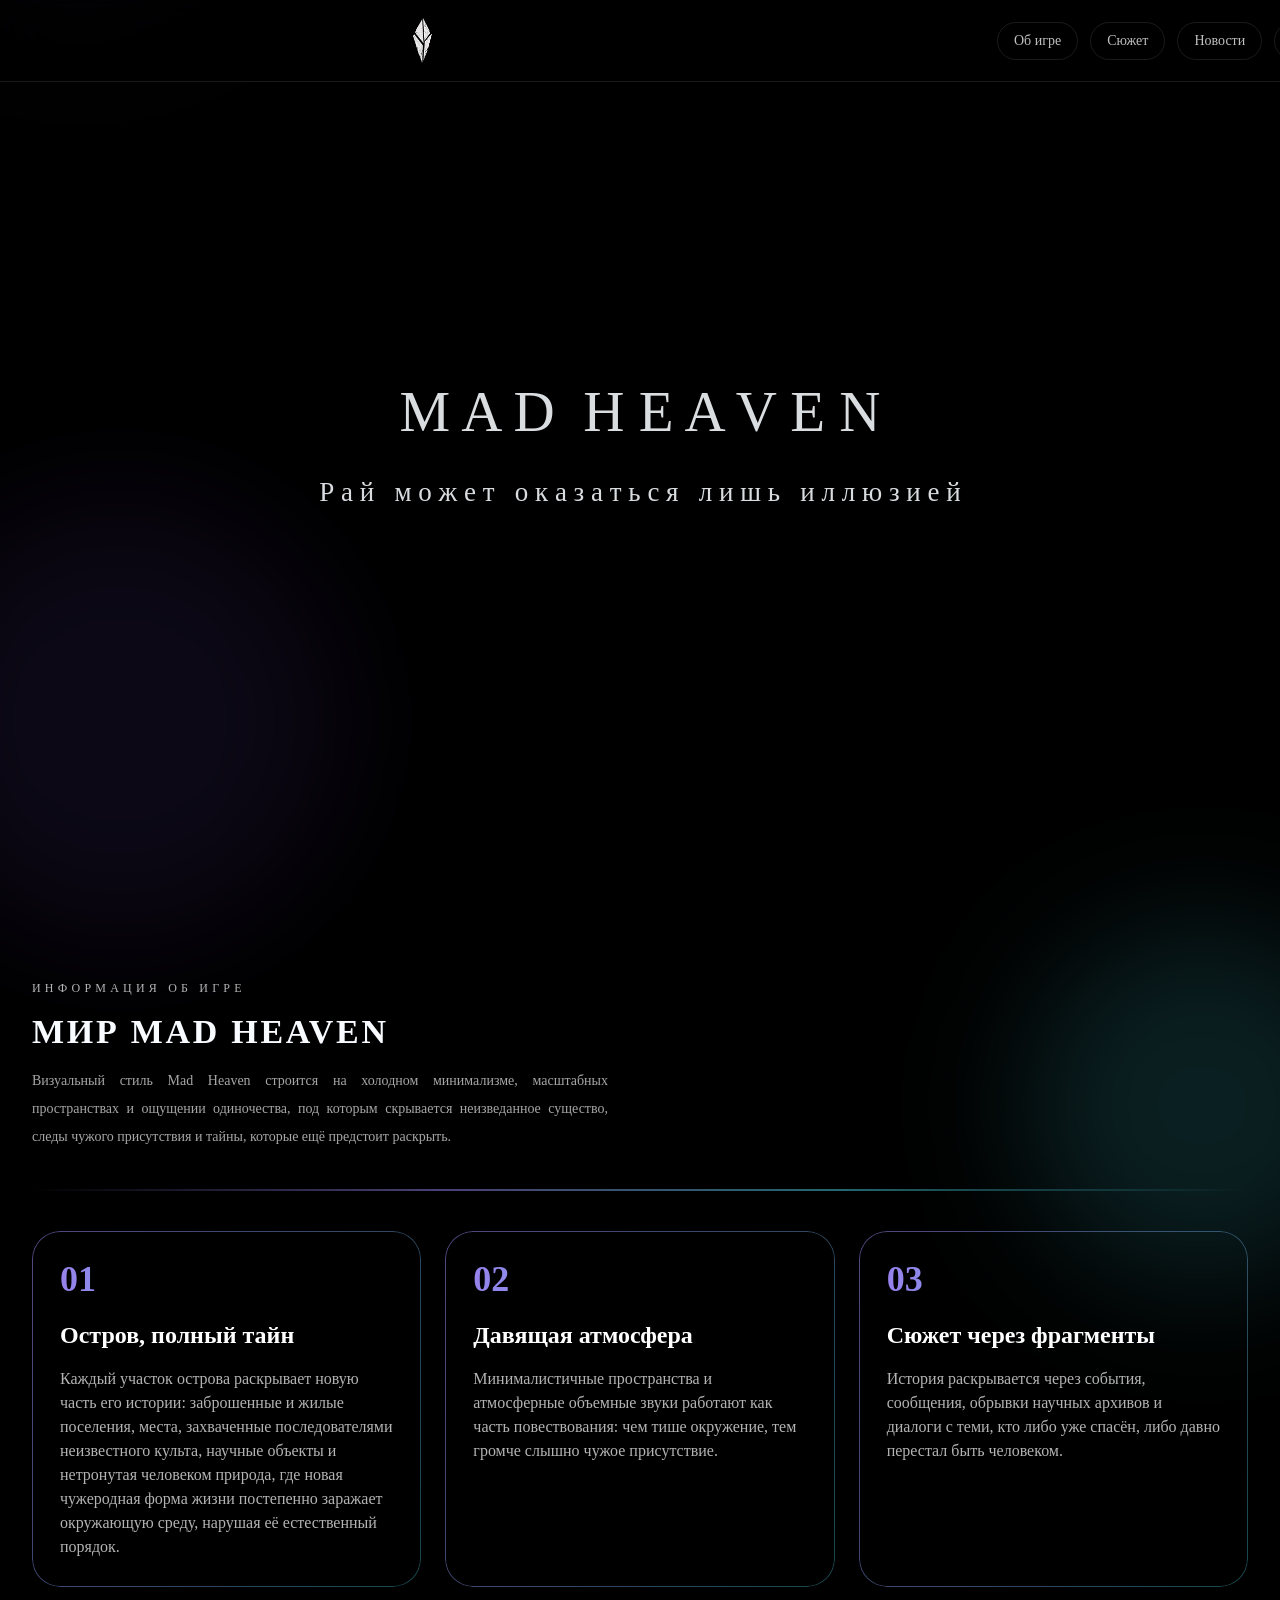
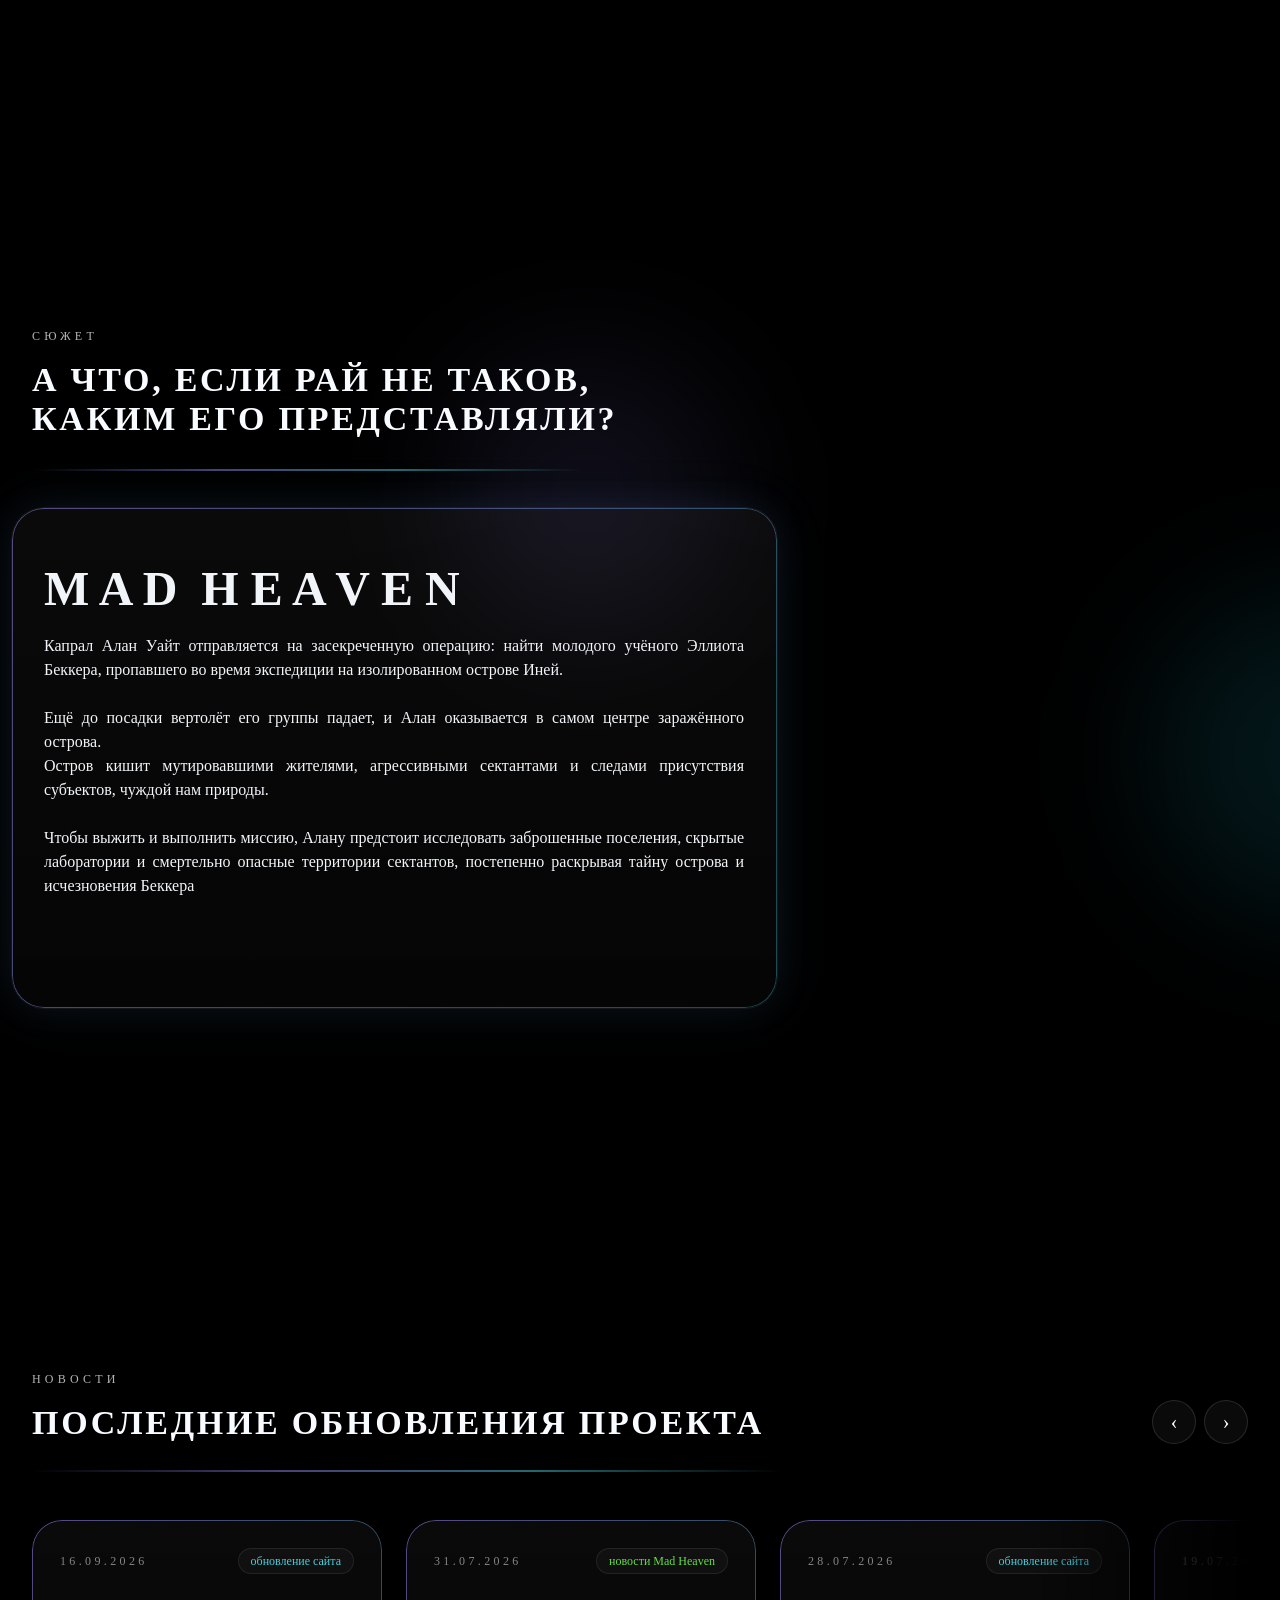
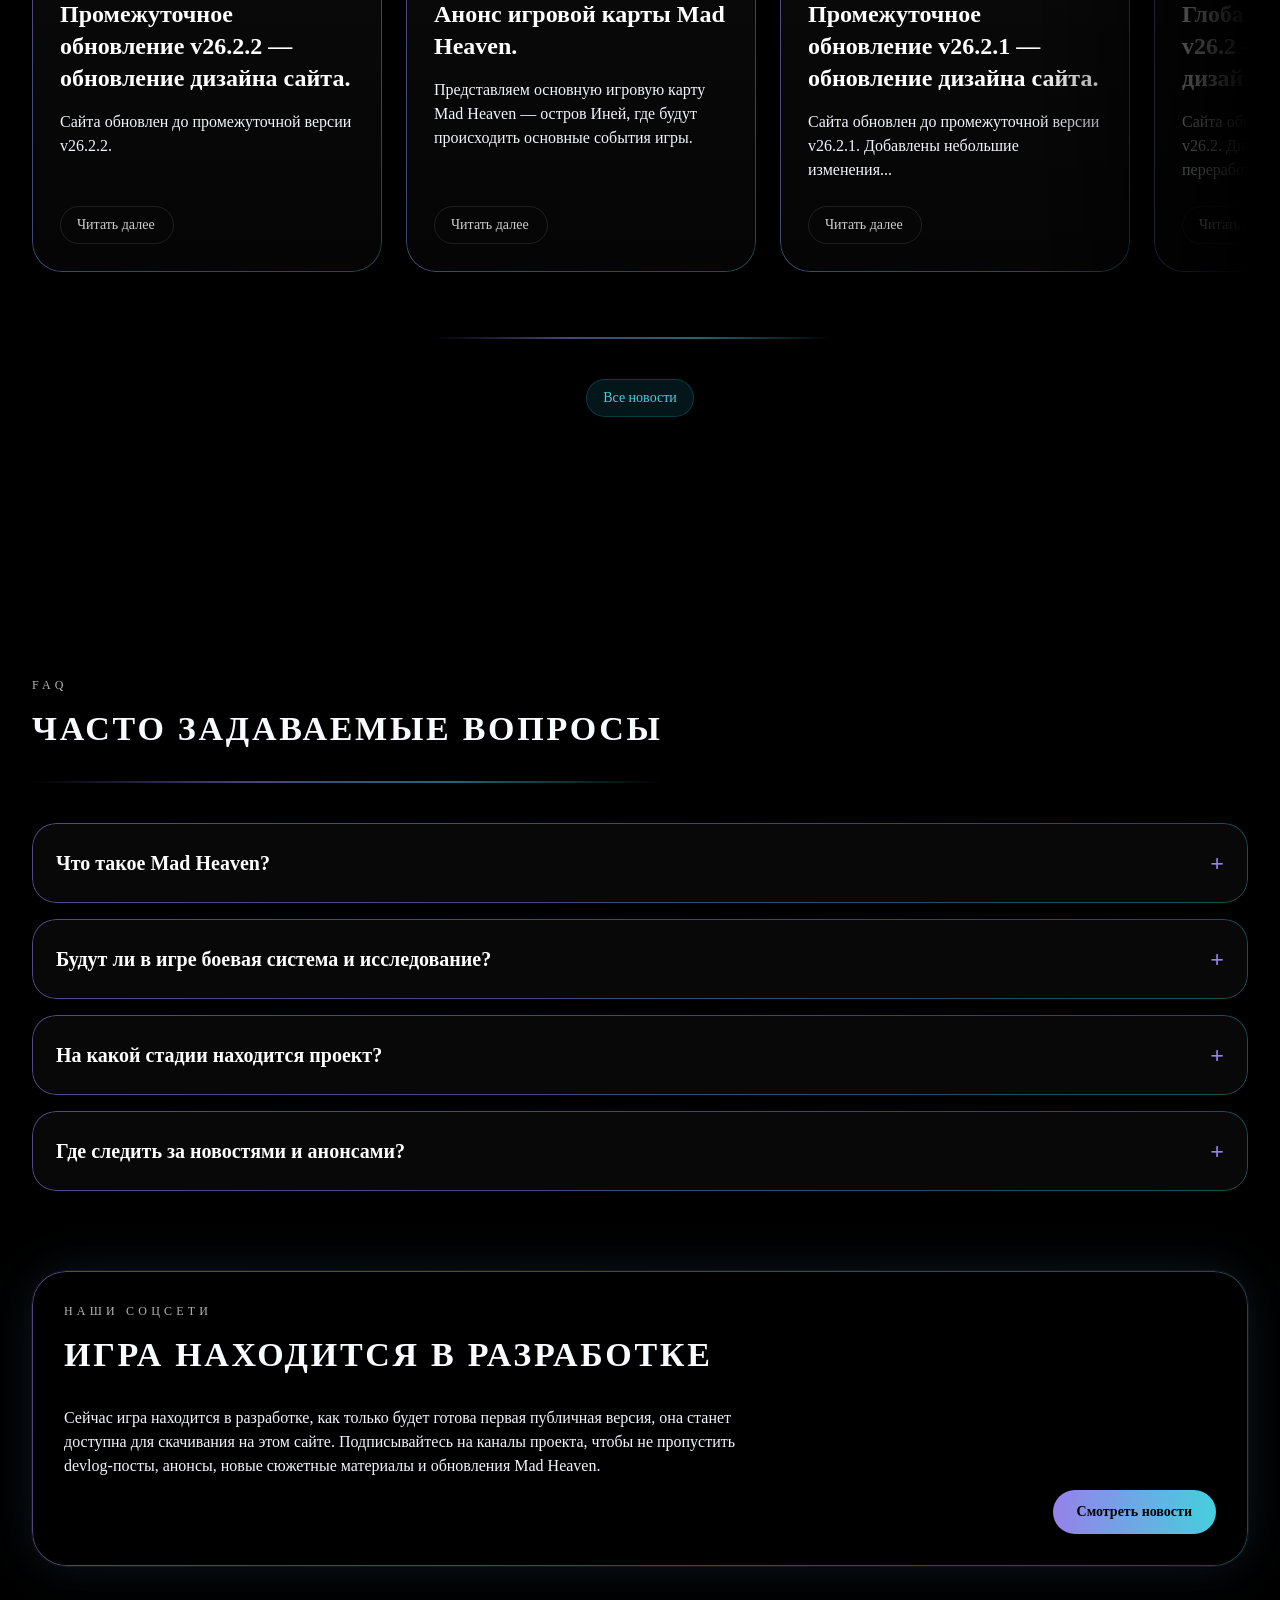
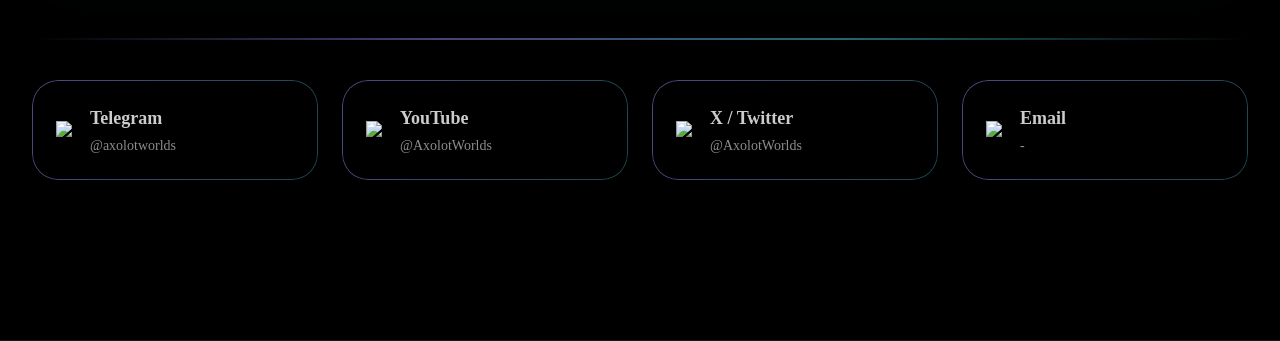
==== commit e72dd783: "v26.2.2" ====
--- a/index.html
+++ b/index.html
@@ -309,6 +309,7 @@
 	width: 114.031px;
 }
 
+#iulsqy{flex-direction:row;justify-content:space-between;align-items:center;flex-wrap:wrap;}
 </style><style id="badge-inline">
 .map-btn{position:relative;}
 .badge-new{position:absolute;top:-11px;right:-12px;font-size:10px;font-weight:700;letter-spacing:0.05em;color:#39ff6e;background:rgba(20,20,22,0.9);border:1px solid rgba(57,255,110,0.65);padding:1px 7px;border-radius:9999px;pointer-events:none;white-space:nowrap;animation:badge-bounce 2.4s ease-in-out infinite;}
@@ -316,9 +317,9 @@
 @media (prefers-reduced-motion: reduce){.badge-new{animation:none;}}
 </style>
 </head>
-  <body id="il9d" class="gjs-t-body cls-tctgum"><div id="i8dmp" class="page-wrapper"><div id="ick86" class="background-aura"><div class="top-glow"></div><div class="bottom-glow"></div><div class="center-glow"></div></div><header id="iz8el" class="header"><div id="ibwdh" class="header-container"><a href="https://madheaven.ru/" class="gjs-link-box"><img src="/media//MH.png" id="iljx42-2-3-2"></a><nav id="i89uu" class="navigation"><a href="#about" id="iuugg" class="gjs-t-link link-hover nav-link">Об игре</a><a href="#story" id="icy5z" class="gjs-t-link link-hover nav-link">Сюжет</a><a href="#news" id="iybpf" class="gjs-t-link link-hover nav-link">Новости</a><a href="./map" id="imapa" class="gjs-t-link link-hover nav-link map-btn">Карта<span class="badge-new">Новое!</span></a><a href="#faq" id="ilovc" class="gjs-t-link link-hover nav-link">FAQ</a><a href="#socials" id="ifu2h" class="gjs-t-button link-hover social-button">Наши соцсети</a></nav></div></header><main id="iosvg"><section id="ijju6" class="hero-grid hero-section"><div id="i4yol" class="hero-container"><h1 id="iun0x8">M A D&nbsp; H E A V E N</h1><h1 id="iun0x8-2">Р а й&nbsp; &nbsp;м о ж е т&nbsp; &nbsp;о к а з а т ь с я&nbsp; &nbsp;л и ш ь&nbsp; &nbsp;и л л ю з и е й</h1><div id="spot-3" style="" data-aos="fade-down" data-aos-duration="1000" class="background-accent-bottom"></div><div id="ifelmx-2" class="background-accent-top aos-init aos-animate" style=""></div><div id="ippo3u-2" style="" data-aos="fade-down" data-aos-duration="1000" class="background-accent-bottom aos-init aos-animate d-xl-none d-xxl-none d-lg-none"></div></div></section><section id="about" class="about-section"><div id="iupug" class="section-container"><div id="ii0kb" class="section-header"><div id="i38k6" class="header-text"><span id="ijwhe" class="section-label">информация об игре</span><h2 id="ishze" class="gjs-t-h2 font-display section-title">МИР MAD HEAVEN</h2></div><div id="itrsi" class="section-side-note"><meta http-equiv="Content-Type" content="text/html; charset=utf-8"><meta name="ProgId" content="Word.Document"><meta name="Generator" content="Microsoft Word 15"><meta name="Originator" content="Microsoft Word 15"><link rel="File-List" href="file:///C:/Users/Admin/AppData/Local/Temp/msohtmlclip1/01/clip_filelist.xml"><link rel="themeData" href="file:///C:/Users/Admin/AppData/Local/Temp/msohtmlclip1/01/clip_themedata.thmx"><link rel="colorSchemeMapping" href="file:///C:/Users/Admin/AppData/Local/Temp/msohtmlclip1/01/clip_colorschememapping.xml"><p id="iotdn4" class="MsoNormal">Визуальный стиль Mad Heaven строится на холодном минимализме, масштабных пространствах и ощущении одиночества, под которым скрывается неизведанное существо, следы чужого присутствия и тайны, которые ещё предстоит раскрыть.</p></div></div><div id="polosa1" class="divider" style=""></div><div id="ixzbq" class="feature-grid"><article id="icmtk" class="card-hover grad-border feature-card"><div id="iseyi" class="font-display grad-text feature-number">01</div><h3 id="iudw6" class="feature-title">Остров, полный тайн</h3><p id="idqn5" class="feature-text"><meta http-equiv="Content-Type" content="text/html; charset=utf-8"><meta name="ProgId" content="Word.Document"><meta name="Generator" content="Microsoft Word 15"><meta name="Originator" content="Microsoft Word 15"><link rel="File-List" href="file:///C:/Users/Admin/AppData/Local/Temp/msohtmlclip1/01/clip_filelist.xml"><link rel="themeData" href="file:///C:/Users/Admin/AppData/Local/Temp/msohtmlclip1/01/clip_themedata.thmx"><link rel="colorSchemeMapping" href="file:///C:/Users/Admin/AppData/Local/Temp/msohtmlclip1/01/clip_colorschememapping.xml"></p><p id="ihseh4" class="MsoNormal">Каждый участок острова раскрывает новую часть его истории: заброшенные и жилые поселения, места, захваченные последователями неизвестного культа, научные объекты и нетронутая человеком природа, где новая чужеродная форма жизни постепенно заражает окружающую среду, нарушая её естественный порядок.</p><p></p></article><article id="ioco8" class="card-hover grad-border feature-card"><div id="ijmd4" class="font-display grad-text feature-number">02</div><h3 id="in5rj" class="feature-title">Давящая атмосфера</h3><p id="ikpe1" class="feature-text">Минималистичные пространства и атмосферные объемные звуки работают как часть повествования: чем тише окружение, тем громче слышно чужое присутствие.</p></article><article id="i17nc" class="card-hover grad-border feature-card"><div id="if6c2" class="font-display grad-text feature-number">03</div><h3 id="irkvg" class="feature-title">Сюжет через фрагменты</h3><p id="iznaa" class="feature-text">История раскрывается через события, сообщения, обрывки научных архивов и диалоги с теми, кто либо уже спасён, либо давно перестал быть человеком.</p></article></div><div id="iaaw7" class="game-info-panel"></div></div></section><section id="story" class="story-section"><div id="iuvcpu" class="section-container"><div class="section-header"><span id="iwablf" class="section-label">сюжет</span><h2 id="i06wq8" class="gjs-t-h2 font-display section-title">А что, если рай не таков,<br>каким его представляли?</h2><div id="polosa2" class="divider" style=""></div></div><div id="i0xjdo" class="story-layout"><div id="ious8u" class="grad-border panel glow story-main-card"><p id="if4198" class="text-white/82 story-paragraph"><meta http-equiv="Content-Type" content="text/html; charset=utf-8"></p><div id="i6iq5f"><b id="ij8zvh"><span data-gs-mrk-fs="true" id="iupgcs">M A D&nbsp; H E A V E N</span></b></div><div id="ig3y3l">Капрал Алан Уайт отправляется на засекреченную операцию: найти молодого учёного Эллиота Беккера, пропавшего во время экспедиции на изолированном острове Иней.</div><p id="ixuzeo" class="MsoNormal">&nbsp;</p><p id="i56dsj" class="MsoNormal">Ещё до посадки вертолёт его группы падает, и Алан оказывается в самом центре заражённого острова.</p><p id="irw08g" class="MsoNormal">Остров кишит мутировавшими жителями, агрессивными сектантами и следами присутствия субъектов, чуждой нам природы.</p><p id="iu85jb" class="MsoNormal">&nbsp;</p><p id="i4mcvl" class="MsoNormal">Чтобы выжить и выполнить миссию, Алану предстоит исследовать заброшенные поселения, скрытые лаборатории и смертельно опасные территории сектантов, постепенно раскрывая тайну острова и исчезновения Беккера</p><p></p></div><div id="spot-4" style="" data-aos="fade-down" data-aos-duration="1000" class="background-accent-bottom"></div></div></div></section><section id="news" class="news-section"><div id="in2bdu" class="section-container"><div id="iulsqy" class="section-header"><div class="header-text"><span id="ieeyjr" class="section-label">новости</span><h2 id="ivw6n9" class="gjs-t-h2 font-display section-title">Последние обновления проекта</h2><div id="polosa3" class="divider" style=""></div></div></div><div class="news-strip-nav"><button class="news-strip-btn" data-dir="-1" aria-label="Листать назад">‹</button><button class="news-strip-btn" data-dir="1" aria-label="Листать вперёд">›</button></div><div id="i79b5f" class="news-grid news-strip"><article id="28.07.2026" class="card-hover grad-border panel news-card"><div class="news-meta"><span id="i7chlv" class="news-date">16.09.2026</span><span id="it0064" class="tag news-tag">обновление сайта</span></div><h3 id="irhu4j" class="news-title"><blockquote data-start="186" data-end="252"><p data-start="188" data-end="252" class="PDq2pG_selectionAnchorContainer"><strong data-start="188" data-end="252" style="font-weight: bold; color: rgb(255, 255, 255);">Промежуточное обновление v26.2.2 — обновление дизайна сайта.<br></strong></p>
+  <body id="il9d" class="gjs-t-body cls-tctgum"><div id="i8dmp" class="page-wrapper"><div id="ick86" class="background-aura"><div class="top-glow"></div><div class="bottom-glow"></div><div class="center-glow"></div></div><header id="iz8el" class="header"><div id="ibwdh" class="header-container"><a href="https://madheaven.ru/" class="gjs-link-box"><img src="/media//MH.png" id="iljx42-2-3-2"></a><nav id="i89uu" class="navigation"><a href="#about" id="iuugg" class="gjs-t-link link-hover nav-link">Об игре</a><a href="#story" id="icy5z" class="gjs-t-link link-hover nav-link">Сюжет</a><a href="#news" id="iybpf" class="gjs-t-link link-hover nav-link">Новости</a><a href="./map" id="imapa" class="gjs-t-link link-hover nav-link map-btn">Карта<span class="badge-new">Новое!</span></a><a href="#faq" id="ilovc" class="gjs-t-link link-hover nav-link">FAQ</a><a href="#socials" id="ifu2h" class="gjs-t-button link-hover social-button">Наши соцсети</a></nav></div></header><main id="iosvg"><section id="ijju6" class="hero-grid hero-section"><div id="i4yol" class="hero-container"><h1 id="iun0x8">M A D&nbsp; H E A V E N</h1><h1 id="iun0x8-2">Р а й&nbsp; &nbsp;м о ж е т&nbsp; &nbsp;о к а з а т ь с я&nbsp; &nbsp;л и ш ь&nbsp; &nbsp;и л л ю з и е й</h1><div id="spot-3" style="" data-aos="fade-down" data-aos-duration="1000" class="background-accent-bottom"></div><div id="ifelmx-2" class="background-accent-top aos-init aos-animate" style=""></div><div id="ippo3u-2" style="" data-aos="fade-down" data-aos-duration="1000" class="background-accent-bottom aos-init aos-animate d-xl-none d-xxl-none d-lg-none"></div></div></section><section id="about" class="about-section"><div id="iupug" class="section-container"><div id="ii0kb" class="section-header"><div id="i38k6" class="header-text"><span id="ijwhe" class="section-label">информация об игре</span><h2 id="ishze" class="gjs-t-h2 font-display section-title">МИР MAD HEAVEN</h2></div><div id="itrsi" class="section-side-note"><meta http-equiv="Content-Type" content="text/html; charset=utf-8"><meta name="ProgId" content="Word.Document"><meta name="Generator" content="Microsoft Word 15"><meta name="Originator" content="Microsoft Word 15"><link rel="File-List" href="file:///C:/Users/Admin/AppData/Local/Temp/msohtmlclip1/01/clip_filelist.xml"><link rel="themeData" href="file:///C:/Users/Admin/AppData/Local/Temp/msohtmlclip1/01/clip_themedata.thmx"><link rel="colorSchemeMapping" href="file:///C:/Users/Admin/AppData/Local/Temp/msohtmlclip1/01/clip_colorschememapping.xml"><p id="iotdn4" class="MsoNormal">Визуальный стиль Mad Heaven строится на холодном минимализме, масштабных пространствах и ощущении одиночества, под которым скрывается неизведанное существо, следы чужого присутствия и тайны, которые ещё предстоит раскрыть.</p></div></div><div id="polosa1" class="divider" style=""></div><div id="ixzbq" class="feature-grid"><article id="icmtk" class="card-hover grad-border feature-card"><div id="iseyi" class="font-display grad-text feature-number">01</div><h3 id="iudw6" class="feature-title">Остров, полный тайн</h3><p id="idqn5" class="feature-text"><meta http-equiv="Content-Type" content="text/html; charset=utf-8"><meta name="ProgId" content="Word.Document"><meta name="Generator" content="Microsoft Word 15"><meta name="Originator" content="Microsoft Word 15"><link rel="File-List" href="file:///C:/Users/Admin/AppData/Local/Temp/msohtmlclip1/01/clip_filelist.xml"><link rel="themeData" href="file:///C:/Users/Admin/AppData/Local/Temp/msohtmlclip1/01/clip_themedata.thmx"><link rel="colorSchemeMapping" href="file:///C:/Users/Admin/AppData/Local/Temp/msohtmlclip1/01/clip_colorschememapping.xml"></p><p id="ihseh4" class="MsoNormal">Каждый участок острова раскрывает новую часть его истории: заброшенные и жилые поселения, места, захваченные последователями неизвестного культа, научные объекты и нетронутая человеком природа, где новая чужеродная форма жизни постепенно заражает окружающую среду, нарушая её естественный порядок.</p><p></p></article><article id="ioco8" class="card-hover grad-border feature-card"><div id="ijmd4" class="font-display grad-text feature-number">02</div><h3 id="in5rj" class="feature-title">Давящая атмосфера</h3><p id="ikpe1" class="feature-text">Минималистичные пространства и атмосферные объемные звуки работают как часть повествования: чем тише окружение, тем громче слышно чужое присутствие.</p></article><article id="i17nc" class="card-hover grad-border feature-card"><div id="if6c2" class="font-display grad-text feature-number">03</div><h3 id="irkvg" class="feature-title">Сюжет через фрагменты</h3><p id="iznaa" class="feature-text">История раскрывается через события, сообщения, обрывки научных архивов и диалоги с теми, кто либо уже спасён, либо давно перестал быть человеком.</p></article></div><div id="iaaw7" class="game-info-panel"></div></div></section><section id="story" class="story-section"><div id="iuvcpu" class="section-container"><div class="section-header"><span id="iwablf" class="section-label">сюжет</span><h2 id="i06wq8" class="gjs-t-h2 font-display section-title">А что, если рай не таков,<br>каким его представляли?</h2><div id="polosa2" class="divider" style=""></div></div><div id="i0xjdo" class="story-layout"><div id="ious8u" class="grad-border panel glow story-main-card"><p id="if4198" class="text-white/82 story-paragraph"><meta http-equiv="Content-Type" content="text/html; charset=utf-8"></p><div id="i6iq5f"><b id="ij8zvh"><span data-gs-mrk-fs="true" id="iupgcs">M A D&nbsp; H E A V E N</span></b></div><div id="ig3y3l">Капрал Алан Уайт отправляется на засекреченную операцию: найти молодого учёного Эллиота Беккера, пропавшего во время экспедиции на изолированном острове Иней.</div><p id="ixuzeo" class="MsoNormal">&nbsp;</p><p id="i56dsj" class="MsoNormal">Ещё до посадки вертолёт его группы падает, и Алан оказывается в самом центре заражённого острова.</p><p id="irw08g" class="MsoNormal">Остров кишит мутировавшими жителями, агрессивными сектантами и следами присутствия субъектов, чуждой нам природы.</p><p id="iu85jb" class="MsoNormal">&nbsp;</p><p id="i4mcvl" class="MsoNormal">Чтобы выжить и выполнить миссию, Алану предстоит исследовать заброшенные поселения, скрытые лаборатории и смертельно опасные территории сектантов, постепенно раскрывая тайну острова и исчезновения Беккера</p><p></p></div><div id="spot-4" style="" data-aos="fade-down" data-aos-duration="1000" class="background-accent-bottom"></div></div></div></section><section id="news" class="news-section"><div id="in2bdu" class="section-container"><div id="iulsqy" class="section-header"><div class="header-text"><span id="ieeyjr" class="section-label">новости</span><h2 id="ivw6n9" class="gjs-t-h2 font-display section-title">Последние обновления проекта</h2><div id="polosa3" class="divider" style=""></div></div><div class="news-strip-nav"><button class="news-strip-btn" data-dir="-1" aria-label="Листать назад">‹</button><button class="news-strip-btn" data-dir="1" aria-label="Листать вперёд">›</button></div></div><div id="i79b5f" class="news-grid news-strip"><article id="28.07.2026" class="card-hover grad-border panel news-card"><div class="news-meta"><span id="i7chlv" class="news-date">16.09.2026</span><span id="it0064" class="tag news-tag">обновление сайта</span></div><h3 id="irhu4j" class="news-title"><blockquote data-start="186" data-end="252"><p data-start="188" data-end="252" class="PDq2pG_selectionAnchorContainer"><strong data-start="188" data-end="252" style="font-weight: bold; color: rgb(255, 255, 255);">Промежуточное обновление v26.2.2 — обновление дизайна сайта.<br></strong></p>
 </blockquote>
-<p data-start="254" data-end="291"></p></h3><p id="ivz967" class="text-white/72 news-excerpt"><span style="color: rgb(226, 232, 240); font-size: 18px; background-color: rgba(255, 255, 255, 0.04);"></span></p><p class="MsoNormal">Сайта обновлен до промежуточной версии v26.2.2.<br></p><p></p><a href="news/mhnewsmap" id="inevui" class="gjs-t-link news-link" style="">Читать далее
+<p data-start="254" data-end="291"></p></h3><p id="ivz967" class="text-white/72 news-excerpt"><span style="color: rgb(226, 232, 240); font-size: 18px; background-color: rgba(255, 255, 255, 0.04);"></span></p><p class="MsoNormal">Сайта обновлен до промежуточной версии v26.2.2.<br></p><p></p><a href="news/websiteupd2622" id="inevui" class="gjs-t-link news-link" style="">Читать далее
                   <br></a></article><article id="28.07.2026" class="card-hover grad-border panel news-card"><div class="news-meta"><span id="i7chlv" class="news-date">31.07.2026</span><span id="it0064" class="tag news-tag" style="color: rgb(102, 221, 70);">новости Mad Heaven</span></div><h3 id="irhu4j" class="news-title"><blockquote data-start="186" data-end="252"><p data-start="188" data-end="252" class="PDq2pG_selectionAnchorContainer"><strong data-start="188" data-end="252" style="font-weight: bold; color: rgb(255, 255, 255);">Анонс игровой карты Mad Heaven.<br></strong></p>
 </blockquote>
 <p data-start="254" data-end="291"></p></h3><p id="ivz967" class="text-white/72 news-excerpt"><span style="color: rgb(226, 232, 240); font-size: 18px; background-color: rgba(255, 255, 255, 0.04);"></span></p><p class="MsoNormal">Представляем основную игровую карту Mad Heaven — остров Иней, где будут происходить основные события игры.<br></p><p></p><a href="news/mhnewsmap" id="inevui" class="gjs-t-link news-link" style="">Читать далее
@@ -348,7 +349,7 @@
 
 <script>
 document.querySelectorAll(".news-strip-nav").forEach(function(nav){
-  var strip = nav.parentElement.querySelector(".news-strip");
+  var strip = nav.closest("section").querySelector(".news-strip");
   if(!strip) return;
   nav.querySelectorAll(".news-strip-btn").forEach(function(btn){
     btn.addEventListener("click", function(){
@@ -358,4 +359,9 @@
     });
   });
 });
+document.querySelectorAll(".news-strip").forEach(function(strip){
+  var onScroll = function(){ strip.classList.toggle("scrolled", strip.scrollLeft > 24); };
+  strip.addEventListener("scroll", onScroll, {passive:true});
+  onScroll();
+});
 </script></body></html>
--- a/style.css
+++ b/style.css
@@ -1,5 +1,5 @@
 * { box-sizing: border-box; } body {margin: 0;}:root{--gjs-t-color-primary:#9681eb;--gjs-t-color-secondary:#45cfdd;--gjs-t-color-accent:#7cc9e8;--gjs-t-color-success:#31c48d;--gjs-t-color-warning:#f59e0b;--gjs-t-color-error:#ef4444;}.gjs-t-body{background-color:#050505;color:#f4f7fb;font-size:16px;line-height:1.6;font-family:Jost;}.gjs-t-h1{color:#ffffff;font-size:72px;line-height:1;font-family:Jost;}.gjs-t-h2{color:#f8fbff;font-size:34px;line-height:1.15;font-family:Jost;}.gjs-t-button{background-color:#9681eb;color:#050505;border-radius:9999px;}.gjs-t-link{color:#45cfdd;text-decoration:none;}.gjs-t-border{border-radius:24px;border-color:rgba(150,129,235,0.25);}html{scroll-behavior:smooth;}body{font-family:'Manrope', sans-serif;background:#050505;margin:0;line-height:inherit;}.font-display{font-family:'Playfair Display', serif;}.glass{background:rgba(255,255,255,0.03);backdrop-filter:blur(12px);}.panel{background:linear-gradient(180deg, rgba(255, 255, 255, 0.04), rgba(255, 255, 255, 0.02));}.grad-text{background:linear-gradient(90deg, #9681eb 0%, #45cfdd 100%);-webkit-background-clip:text;background-clip:text;color:transparent;}.grad-border{position:relative;}.grad-border::before{content:"";position:absolute;inset:0;padding:1px;border-radius:inherit;background:linear-gradient(120deg, rgba(150, 129, 235, 0.55), rgba(69, 207, 221, 0.35));-webkit-mask:linear-gradient(#fff 0 0) content-box, linear-gradient(#fff 0 0);-webkit-mask-composite:xor;mask-composite:exclude;pointer-events:none;}.hero-grid{background-image:linear-gradient(rgba(255, 255, 255, 0.04) 1px, transparent 1px), linear-gradient(90deg, rgba(255, 255, 255, 0.04) 1px, transparent 1px);background-size:48px 48px;}.glow{box-shadow:0 0 0 1px rgba(255, 255, 255, 0.05), 0 0 40px rgba(150, 129, 235, 0.08), 0 0 60px rgba(69, 207, 221, 0.08);}.divider{height:1px;background:linear-gradient(90deg, rgba(150, 129, 235, 0), rgba(150, 129, 235, 0.5), rgba(69, 207, 221, 0.5), rgba(69, 207, 221, 0));width:100%;}.tag{border:1px solid rgba(255, 255, 255, 0.08);background:rgba(255, 255, 255, 0.03);}.link-hover{transition:all .2s ease;}.link-hover:hover{color:#ffffff;outline:1px solid rgba(69, 207, 221, 0.28);background:rgba(255, 255, 255, 0.04);}.card-hover{transition:transform .25s ease, border-color .25s ease, background .25s ease, box-shadow .25s ease;}.card-hover:hover{transform:translateY(-4px);box-shadow:0 18px 50px rgba(150, 129, 235, 0.08);background:rgba(255, 255, 255, 0.045);}.summary-reset{list-style:none;}.summary-reset::-webkit-details-marker{display:none;}.social-icon{width:18px;height:18px;}*, ::before, ::after{box-sizing:border-box;border-width:0;border-style:solid;border-color:#e5e7eb;}html, :host{line-height:1.5;-webkit-text-size-adjust:100%;-moz-tab-size:4;tab-size:4;font-family:ui-sans-serif, system-ui, sans-serif, "Apple Color Emoji", "Segoe UI Emoji", "Segoe UI Symbol", "Noto Color Emoji";font-feature-settings:normal;font-variation-settings:normal;-webkit-tap-highlight-color:transparent;}hr{height:0;color:inherit;border-top-width:1px;}abbr:where([title]){text-decoration:underline dotted;}h1, h2, h3, h4, h5, h6{font-size:inherit;font-weight:inherit;}a{color:inherit;text-decoration:inherit;}b, strong{font-weight:bolder;}code, kbd, samp, pre{font-family:ui-monospace, SFMono-Regular, Menlo, Monaco, Consolas, "Liberation Mono", "Courier New", monospace;font-feature-settings:normal;font-variation-settings:normal;font-size:1em;}small{font-size:80%;}sub, sup{font-size:75%;line-height:0;position:relative;vertical-align:baseline;}sub{bottom:-0.25em;}sup{top:-0.5em;}table{text-indent:0;border-color:inherit;border-collapse:collapse;}button, input, optgroup, select, textarea{font-family:inherit;font-feature-settings:inherit;font-variation-settings:inherit;font-size:100%;font-weight:inherit;line-height:inherit;letter-spacing:inherit;color:inherit;margin:0;padding:0;}button, select{text-transform:none;}button, input:where([type='button']), input:where([type='reset']), input:where([type='submit']){-webkit-appearance:button;background-color:transparent;background-image:none;}:-moz-focusring{outline:auto;}:-moz-ui-invalid{box-shadow:none;}progress{vertical-align:baseline;}::-webkit-inner-spin-button, ::-webkit-outer-spin-button{height:auto;}[type='search']{-webkit-appearance:textfield;outline-offset:-2px;}::-webkit-search-decoration{-webkit-appearance:none;}::-webkit-file-upload-button{-webkit-appearance:button;font:inherit;}summary{display:list-item;}blockquote, dl, dd, h1, h2, h3, h4, h5, h6, hr, figure, p, pre{margin:0;}fieldset{margin:0;padding:0;}legend{padding:0;}ol, ul, menu{list-style:none;margin:0;padding:0;}dialog{padding:0;}textarea{resize:vertical;}input::placeholder, textarea::placeholder{opacity:1;color:#9ca3af;}button, [role="button"]{cursor:pointer;}:disabled{cursor:default;}img, svg, video, canvas, audio, iframe, embed, object{display:block;vertical-align:middle;}img, video{max-width:100%;height:auto;}[hidden]{display:none;}.cls-tctgum{min-height:100vh;-webkit-font-smoothing:antialiased;-moz-osx-font-smoothing:grayscale;}.cls-tctgum *::selection{background-color:rgb(150 129 235 / 1);color:rgb(0 0 0 / 1);}.cls-tctgum::selection{background-color:rgb(150 129 235 / 1);color:rgb(0 0 0 / 1);}.page-wrapper{position:relative;overflow:hidden;min-height:100vh;background-color:rgb(0 0 0 / 1);color:rgb(241 245 249 / 1);}.background-aura{pointer-events:none;position:absolute;inset:0px;}.top-glow{position:absolute;left:-10%;top:-8%;height:420px;width:420px;border-radius:9999px;background-color:rgb(150 129 235 / 0.2);filter:blur(64px);}.bottom-glow{position:absolute;right:-8%;top:18%;height:360px;width:360px;border-radius:9999px;background-color:rgb(69 207 221 / 0.15);filter:blur(64px);}.center-glow{position:absolute;left:35%;top:38%;height:280px;width:280px;border-radius:9999px;background-color:rgb(150 129 235 / 0.1);filter:blur(64px);}.header{position:relative;top:0px;z-index:50;border-bottom-width:1px;border-color:rgb(255 255 255 / 0.1);background-color:rgb(0 0 0 / 0.7);backdrop-filter:blur(24px);}.header-container{margin-left:auto;margin-right:auto;display:flex;max-width:80rem;align-items:center;justify-content:space-between;padding-left:2.5rem;padding-right:2.5rem;padding-top:1.5rem;padding-bottom:1.5rem;position:relative;width:100%;}.brand-row{display:flex;align-items:center;gap:0.75rem;}.logo-mark{display:flex;height:2.75rem;width:2.75rem;align-items:center;justify-content:center;border-radius:1rem;background-color:rgb(0 0 0 / 1);}.logo-letter{font-size:1.125rem;line-height:1.75rem;font-weight:700;color:rgb(255 255 255 / 1);}.brand-text{display:flex;flex-direction:column;}.brand-title{font-size:0.875rem;line-height:1.25rem;font-weight:700;letter-spacing:0.35em;color:rgb(255 255 255 / 1);}.brand-subtitle{font-size:11px;text-transform:uppercase;letter-spacing:0.3em;color:rgb(255 255 255 / 0.55);}.navigation{display:flex;align-items:center;gap:0.75rem;}.map-btn{position:relative;}.badge-new{position:absolute;top:-11px;right:-12px;font-size:10px;font-weight:700;letter-spacing:0.05em;color:#39ff6e;background:rgba(20,20,22,0.9);border:1px solid rgba(57,255,110,0.65);padding:1px 7px;border-radius:9999px;pointer-events:none;white-space:nowrap;animation:badge-bounce 2.4s ease-in-out infinite;}@keyframes badge-bounce{0%,100%{transform:translateY(0);}50%{transform:translateY(-3px);}}@media (prefers-reduced-motion: reduce){.badge-new{animation:none;}}.nav-link{border-radius:9999px;border-width:1px;border-color:rgb(255 255 255 / 0.1);padding-left:1rem;padding-right:1rem;padding-top:0.5rem;padding-bottom:0.5rem;font-size:0.875rem;line-height:1.25rem;font-weight:500;color:rgb(255 255 255 / 0.75);}.social-button{border-radius:9999px;border-width:1px;border-color:transparent;background-color:#917ce2;padding-left:1.25rem;padding-right:1.25rem;padding-top:0.625rem;padding-bottom:0.625rem;font-size:0.875rem;line-height:1.25rem;font-weight:600;color:rgb(0 0 0 / 1);}.hero-section{position:relative;}.hero-container{margin-left:auto;margin-right:auto;display:flex;min-height:92vh;max-width:80rem;align-items:center;padding-left:2rem;padding-right:2rem;padding-top:5rem;padding-bottom:5rem;}.hero-content{display:flex;width:100%;flex-direction:column;gap:2.5rem;}.hero-top{display:flex;max-width:56rem;flex-direction:column;gap:1.5rem;}.hero-eyebrow{display:flex;width:fit-content;align-items:center;gap:0.5rem;border-radius:9999px;padding-left:1rem;padding-right:1rem;padding-top:0.5rem;padding-bottom:0.5rem;font-size:0.75rem;line-height:1rem;text-transform:uppercase;letter-spacing:0.35em;color:rgb(255 255 255 / 0.7);}.eyebrow-dot{height:0.5rem;width:0.5rem;border-radius:9999px;background-color:rgb(69 207 221 / 1);}.hero-title{font-size:112px;font-weight:800;text-transform:uppercase;letter-spacing:0.18em;color:rgb(255 255 255 / 1);}.hero-subtitle{max-width:48rem;font-size:0.875rem;line-height:1.25rem;text-transform:uppercase;letter-spacing:0.7em;color:rgb(255 255 255 / 0.7);}.hero-description-row{display:flex;align-items:flex-end;justify-content:space-between;gap:2rem;}.hero-description{max-width:42rem;border-radius:28px;padding:1.75rem;}.hero-paragraph{font-size:1.125rem;line-height:2rem;}.hero-stats{display:grid;min-width:320px;grid-template-columns:repeat(2, minmax(0, 1fr));gap:1rem;}.stat-card{border-radius:1.5rem;background-color:rgb(255 255 255 / 0.03);padding:1.25rem;}.stat-label{font-size:0.75rem;line-height:1rem;text-transform:uppercase;letter-spacing:0.3em;color:rgb(255 255 255 / 0.5);}.stat-value{margin-top:0.75rem;font-size:1.25rem;line-height:1.75rem;font-weight:600;color:rgb(255 255 255 / 1);}.about-section{position:relative;}.section-container{margin-left:auto;margin-right:auto;display:flex;max-width:80rem;flex-direction:column;gap:2.5rem;padding-left:2rem;padding-right:2rem;padding-top:5rem;padding-bottom:5rem;}.section-header{display:flex;flex-direction:column;gap:1rem;}.header-text{display:flex;flex-direction:column;gap:1rem;}.section-label{font-size:0.75rem;line-height:1rem;text-transform:uppercase;letter-spacing:0.35em;color:rgb(255 255 255 / 0.7);}.section-title{font-weight:700;text-transform:uppercase;letter-spacing:0.08em;}.section-side-note{max-width:36rem;font-size:0.875rem;line-height:1.75rem;color:rgb(255 255 255 / 0.65);}.feature-grid{display:grid;grid-template-columns:repeat(3, minmax(0, 1fr));gap:1.5rem;}.feature-card{border-radius:28px;padding:1.75rem;}.feature-number{font-size:2.25rem;line-height:2.5rem;font-weight:700;}.feature-title{margin-top:1.25rem;font-size:1.5rem;line-height:2rem;font-weight:600;color:rgb(255 255 255 / 1);}.feature-text{margin-top:1rem;color:rgb(255 255 255 / 0.7);}.game-info-panel{display:grid;grid-template-columns:1.2fr 0.8fr;gap:1.5rem;}.info-card{border-radius:30px;padding:2rem;}.info-title{font-size:1.5rem;line-height:2rem;font-weight:600;color:rgb(255 255 255 / 1);}.info-list{margin-top:1.5rem;display:grid;grid-template-columns:repeat(2, minmax(0, 1fr));gap:1rem;}.info-item{border-radius:1rem;padding:1rem;color:rgb(255 255 255 / 0.8);}.meta-card{border-radius:30px;padding:2rem;}.meta-title{font-size:1.5rem;line-height:2rem;font-weight:600;color:rgb(255 255 255 / 1);}.meta-list{margin-top:1.5rem;display:flex;flex-direction:column;gap:1rem;}.meta-row{display:flex;align-items:center;justify-content:space-between;gap:1rem;}.meta-label{color:rgb(255 255 255 / 0.5);}.meta-value{font-weight:500;color:rgb(255 255 255 / 1);}.story-section{position:relative;}.story-layout{display:grid;grid-template-columns:1.05fr 0.95fr;gap:1.5rem;}.story-main-card{border-radius:32px;padding:2rem;}.story-paragraph{margin-top:1.5rem;font-size:1.125rem;line-height:2rem;}.story-side-grid{display:grid;grid-template-columns:repeat(1, minmax(0, 1fr));gap:1.5rem;}.story-point-card{border-radius:28px;padding:1.5rem;}.point-label{font-size:0.75rem;line-height:1rem;text-transform:uppercase;letter-spacing:0.3em;color:rgb(69 207 221 / 1);}.point-title{margin-top:0.75rem;font-size:1.25rem;line-height:1.75rem;font-weight:600;color:rgb(255 255 255 / 1);}.point-text{margin-top:0.75rem;color:rgb(255 255 255 / 0.7);}.news-section{position:relative;}.news-more-link{border-radius:9999px;border-width:1px;border-color:rgb(255 255 255 / 0.1);padding-left:1.25rem;padding-right:1.25rem;padding-top:0.75rem;padding-bottom:0.75rem;font-size:0.875rem;line-height:1.25rem;font-weight:500;color:rgb(255 255 255 / 0.75);transition-property:color, background-color, border-color, text-decoration-color, fill, stroke, opacity, box-shadow, transform, filter, backdrop-filter;transition-timing-function:cubic-bezier(0.4, 0, 0.2, 1);transition-duration:150ms;}.news-more-link:hover{border-color:rgb(69 207 221 / 0.3);color:rgb(255 255 255 / 1);}.news-grid{display:grid;grid-template-columns:repeat(3, minmax(0, 1fr));gap:1.5rem;}.news-card{border-radius:30px;padding:1.75rem;}.news-meta{display:flex;align-items:center;justify-content:space-between;gap:1rem;}.news-date{font-size:0.75rem;line-height:1rem;text-transform:uppercase;letter-spacing:0.28em;color:rgb(255 255 255 / 0.5);}.news-tag{border-radius:9999px;padding-left:0.75rem;padding-right:0.75rem;padding-top:0.25rem;padding-bottom:0.25rem;font-size:0.75rem;line-height:1rem;color:rgb(69 207 221 / 1);}.news-title{margin-top:1.5rem;font-size:1.5rem;line-height:2rem;font-weight:600;color:rgb(255 255 255 / 1);}.news-excerpt{margin-top:1rem;}.news-link{margin-top:1.5rem;display:inline-flex;border-radius:9999px;border-width:1px;border-color:rgb(255 255 255 / 0.1);padding-left:1rem;padding-right:1rem;padding-top:0.5rem;padding-bottom:0.5rem;font-size:0.875rem;line-height:1.25rem;color:rgb(255 255 255 / 0.8);transition-property:color, background-color, border-color, text-decoration-color, fill, stroke, opacity, box-shadow, transform, filter, backdrop-filter;transition-timing-function:cubic-bezier(0.4, 0, 0.2, 1);transition-duration:150ms;}.news-link:hover{border-color:rgb(150 129 235 / 0.3);color:rgb(255 255 255 / 1);}.faq-section{position:relative;}.faq-list{display:flex;flex-direction:column;gap:1rem;}.faq-item{border-radius:24px;background-color:rgb(255 255 255 / 0.03);padding:1.5rem;}.faq-item[open]{background-color:rgb(255 255 255 / 0.05);}.faq-question{display:flex;cursor:pointer;align-items:center;justify-content:space-between;gap:1rem;text-align:left;font-size:1.25rem;line-height:1.75rem;font-weight:600;color:rgb(255 255 255 / 1);}.faq-marker{font-size:1.5rem;line-height:2rem;color:rgb(150 129 235 / 1);}.faq-answer{margin-top:1rem;max-width:56rem;}.socials-section{position:relative;padding-bottom:5rem;}.social-hero{border-radius:34px;background-image:linear-gradient(to right, );padding:2rem;}.social-layout{display:flex;align-items:flex-end;justify-content:space-between;gap:2rem;}.social-text{display:flex;max-width:42rem;flex-direction:column;gap:1rem;}.cta-button{border-radius:9999px;background-image:linear-gradient(to right, #9681eb, #45cfdd);padding-left:1.5rem;padding-right:1.5rem;padding-top:0.75rem;padding-bottom:0.75rem;font-size:0.875rem;line-height:1.25rem;font-weight:600;color:rgb(0 0 0 / 1);transition-property:color, background-color, border-color, text-decoration-color, fill, stroke, opacity, box-shadow, transform, filter, backdrop-filter;transition-timing-function:cubic-bezier(0.4, 0, 0.2, 1);transition-duration:150ms;}.cta-button:hover{opacity:0.9;}.social-grid{display:grid;grid-template-columns:repeat(4, minmax(0, 1fr));gap:1.5rem;}.social-card{display:flex;align-items:center;gap:1rem;border-radius:26px;padding:1.5rem;color:rgb(255 255 255 / 0.8);transition-property:color, background-color, border-color, text-decoration-color, fill, stroke, opacity, box-shadow, transform, filter, backdrop-filter;transition-timing-function:cubic-bezier(0.4, 0, 0.2, 1);transition-duration:150ms;}.social-card:hover{color:rgb(255 255 255 / 1);}.social-content{display:flex;flex-direction:column;gap:0.25rem;}.social-name{font-size:1.125rem;line-height:1.75rem;font-weight:600;}.social-handle{font-size:0.875rem;line-height:1.25rem;color:rgb(255 255 255 / 0.55);}.footer{border-top-width:1px;border-color:rgb(255 255 255 / 0.1);}.footer-container{margin-left:auto;margin-right:auto;display:flex;max-width:80rem;align-items:center;justify-content:space-between;gap:1rem;padding-left:2.5rem;padding-right:2.5rem;padding-top:1.5rem;padding-bottom:1.5rem;width:100%;font-size:0.875rem;line-height:1.25rem;color:rgb(148 163 184 / 1);}.footer-brand{display:flex;align-items:center;gap:0.75rem;}.footer-logo{display:flex;height:2.5rem;width:2.5rem;align-items:center;justify-content:center;border-radius:1rem;border-width:1px;border-color:rgb(255 255 255 / 0.1);background-color:rgb(255 255 255 / 0.03);font-size:0.875rem;line-height:1.25rem;font-weight:700;color:rgb(255 255 255 / 1);}.footer-text{display:flex;flex-direction:column;}.footer-title{font-size:0.875rem;line-height:1.25rem;text-transform:uppercase;letter-spacing:0.3em;color:rgb(255 255 255 / 1);}.footer-caption{font-size:0.75rem;line-height:1rem;color:rgb(255 255 255 / 0.45);}.footer-links{display:flex;align-items:center;gap:1rem;}.footer-link{border-radius:9999px;border-width:1px;border-color:rgb(255 255 255 / 0.1);padding-left:1rem;padding-right:1rem;padding-top:0.5rem;padding-bottom:0.5rem;font-size:0.875rem;line-height:1.25rem;color:rgb(255 255 255 / 0.65);transition-property:color, background-color, border-color, text-decoration-color, fill, stroke, opacity, box-shadow, transform, filter, backdrop-filter;transition-timing-function:cubic-bezier(0.4, 0, 0.2, 1);transition-duration:150ms;}.footer-link:hover{color:rgb(255 255 255 / 1);}*{box-sizing:border-box;}.text-balance{text-wrap:balance;}.header-glow{position:absolute;left:0px;right:0px;top:0px;height:10rem;background-image:linear-gradient(to bottom, rgb(139 92 246 / 0.15), rgb(34 211 238 / 0.05), transparent);}.brand-link{display:flex;align-items:center;gap:0.75rem;border-radius:9999px;border-width:1px;border-color:rgb(255 255 255 / 0.1);background-color:rgb(255 255 255 / 0.05);padding-left:1rem;padding-right:1rem;padding-top:0.5rem;padding-bottom:0.5rem;font-size:0.875rem;line-height:1.25rem;font-weight:600;letter-spacing:0.24em;color:rgb(255 255 255 / 1);transition-property:color, background-color, border-color, text-decoration-color, fill, stroke, opacity, box-shadow, transform, filter, backdrop-filter;transition-timing-function:cubic-bezier(0.4, 0, 0.2, 1);transition-duration:150ms;}.brand-link:hover{border-color:var(--gjs-t-color-primary);background-color:rgb(255 255 255 / 0.1);color:rgb(255 255 255 / 1);}.brand-dot{height:0.625rem;width:0.625rem;border-radius:9999px;background-color:var(--gjs-t-color-primary);}.header-navigation{display:flex;align-items:center;gap:0.75rem;}.navigation-link{border-radius:9999px;border-width:1px;border-color:rgb(34 211 238 / 0.2);background-color:rgb(34 211 238 / 0.1);padding-left:1rem;padding-right:1rem;padding-top:0.5rem;padding-bottom:0.5rem;font-size:0.875rem;line-height:1.25rem;font-weight:500;transition-property:color, background-color, border-color, text-decoration-color, fill, stroke, opacity, box-shadow, transform, filter, backdrop-filter;transition-timing-function:cubic-bezier(0.4, 0, 0.2, 1);transition-duration:150ms;}.navigation-link:hover{border-color:rgb(103 232 249 / 0.5);background-color:rgb(103 232 249 / 0.15);color:rgb(255 255 255 / 1);}.main-content{position:relative;overflow:hidden;}.background-accent-top{position:absolute;left:0px;top:6rem;height:18rem;width:18rem;border-radius:9999px;background-color:rgb(139 92 246 / 0.1);filter:blur(64px);}.background-accent-bottom{position:absolute;bottom:6rem;right:0px;height:20rem;width:20rem;border-radius:9999px;background-color:rgb(34 211 238 / 0.1);filter:blur(64px);}.post-section{position:relative;margin-left:auto;margin-right:auto;display:flex;width:100%;max-width:64rem;flex-direction:column;gap:2rem;padding-left:2.5rem;padding-right:2.5rem;padding-top:4rem;padding-bottom:4rem;}.back-link-row{display:flex;align-items:center;gap:0.75rem;}.back-link{display:inline-flex;align-items:center;gap:0.5rem;border-radius:9999px;border-width:1px;border-color:rgb(255 255 255 / 0.1);background-color:rgb(255 255 255 / 0.05);padding-left:1rem;padding-right:1rem;padding-top:0.5rem;padding-bottom:0.5rem;font-size:0.875rem;line-height:1.25rem;font-weight:500;color:rgb(226 232 240 / 1);transition-property:color, background-color, border-color, text-decoration-color, fill, stroke, opacity, box-shadow, transform, filter, backdrop-filter;transition-timing-function:cubic-bezier(0.4, 0, 0.2, 1);transition-duration:150ms;}.back-link:hover{border-color:var(--gjs-t-color-primary);background-color:rgb(255 255 255 / 0.1);color:rgb(255 255 255 / 1);}.back-icon{height:1rem;width:1rem;}.post-article{position:relative;display:flex;flex-direction:column;gap:2.5rem;border-width:1px;background-color:rgb(255 255 255 / 0.04);padding:3rem;box-shadow:0 0 #0000, 0 0 #0000, 0 0 0 1px rgba(255, 255, 255, 0.02);backdrop-filter:blur(4px);}.article-header{display:flex;flex-direction:column;gap:1.5rem;border-bottom-width:1px;border-color:rgb(255 255 255 / 0.1);padding-bottom:2rem;}.tag-group{display:flex;align-items:center;gap:0.75rem;}.tag-label{display:inline-flex;align-items:center;gap:0.5rem;border-radius:9999px;border-width:1px;border-color:rgb(167 139 250 / 0.3);background-color:rgb(167 139 250 / 0.1);padding-left:1rem;padding-right:1rem;padding-top:0.5rem;padding-bottom:0.5rem;font-size:0.75rem;line-height:1rem;font-weight:600;text-transform:uppercase;letter-spacing:0.24em;color:rgb(221 214 254 / 1);}.tag-dot{height:0.5rem;width:0.5rem;border-radius:9999px;background-color:rgb(196 181 253 / 1);}.date-group{display:flex;align-items:center;gap:0.5rem;font-size:0.875rem;line-height:1.25rem;font-weight:500;color:rgb(148 163 184 / 1);}.date-icon{height:1rem;width:1rem;}.title-block{display:flex;flex-direction:column;gap:1rem;}.post-title{max-width:56rem;text-wrap:balance;font-weight:700;letter-spacing:-0.03em;}.post-lead{max-width:48rem;font-size:1.125rem;line-height:2rem;color:rgb(203 213 225 / 1);}.article-content{display:flex;flex-direction:column;gap:2rem;}.content-intro{border-radius:1rem;border-width:1px;border-color:rgb(255 255 255 / 0.1);background-color:rgb(0 0 0 / 0.3);padding:1.5rem;}.intro-paragraph{font-size:1rem;line-height:2rem;color:rgb(226 232 240 / 1);}.paragraph-group{display:flex;flex-direction:column;gap:1.5rem;font-size:1.125rem;line-height:2.25rem;color:rgb(226 232 240 / 1);}.quote-block{border-radius:1rem;border-width:1px;border-color:rgb(34 211 238 / 0.2);background-color:rgb(34 211 238 / 0.05);padding:2rem;}.quote-text{font-size:1.875rem;line-height:1.25;color:rgb(255 255 255 / 1);}.article-footer{display:flex;align-items:center;justify-content:space-between;gap:1rem;border-top-width:1px;border-color:rgb(255 255 255 / 0.1);padding-top:2rem;}.footer-meta{display:flex;align-items:center;gap:0.75rem;font-size:0.875rem;line-height:1.25rem;color:rgb(148 163 184 / 1);}.footer-label{border-radius:9999px;border-width:1px;border-color:rgb(255 255 255 / 0.1);background-color:rgb(255 255 255 / 0.05);padding-left:0.75rem;padding-right:0.75rem;padding-top:0.375rem;padding-bottom:0.375rem;}.footer-action-link{display:inline-flex;align-items:center;gap:0.5rem;padding-left:1.25rem;padding-right:1.25rem;padding-top:0.75rem;padding-bottom:0.75rem;font-size:0.875rem;line-height:1.25rem;font-weight:600;transition-property:color, background-color, border-color, text-decoration-color, fill, stroke, opacity, box-shadow, transform, filter, backdrop-filter;transition-timing-function:cubic-bezier(0.4, 0, 0.2, 1);transition-duration:150ms;}.footer-action-link:hover{outline-style:solid;outline-width:2px;outline-color:var(--gjs-t-color-secondary);}.footer-action-icon{height:1rem;width:1rem;}#i1nqbl{font-size:50px;font-family:Jost;}#ibotnx{display:none;}#ibwdh{mix-blend-mode:normal;cursor:auto;backface-visibility:visible;border-top-style:none;border-right-style:none;border-bottom-style:none;border-left-style:none;background-color:rgba(255, 255, 255, 0);transform-style:flat;background-image:unset;background-position:unset;background-size:unset;background-repeat:unset;background-attachment:unset;background-origin:unset;justify-content:space-between;align-items:center;flex-wrap:nowrap;max-height:0px;min-height:81px;background-size-options:unset;flex-direction:row;background-clip:border-box;transform:unset;}#iz8el{padding-top:0px;padding-right:0px;padding-bottom:0px;padding-left:0px;position:fixed;top:0%;right:0%;bottom:auto;left:0%;}#ifu2h{display:block;background-image:unset;background-position:unset;background-size:unset;background-size-options:unset;background-repeat:unset;background-attachment:unset;background-origin:unset;}#id2o3j{padding-top:0px;padding-right:0px;padding-bottom:0px;padding-left:0px;}#i2vi8l{max-width:115px;align-self:center;}#ijju6{background-image:linear-gradient(rgba(0, 0, 0, 0.5) 1%, rgba(0, 0, 0, 0.5) 100%);background-position:0px 0px;background-size:100% 100%;background-size-options:unset;background-repeat:repeat;background-attachment:scroll;background-origin:padding-box;padding-top:0px;padding-right:0px;padding-bottom:159px;padding-left:0px;position:static;}#il9d{font-size:16px;line-height:inherit;font-family:Jost;}#i4yol{padding-top:620px;padding-right:32px;padding-bottom:80px;padding-left:32px;}#iun0x8{text-align:center;text-transform:none;position:absolute;font-size:57px;left:0%;top:8%;align-self:auto;right:0%;bottom:auto;}#ise2h2{vertical-align:inherit;}#ijel1q{vertical-align:inherit;}#it4doc{vertical-align:inherit;}#igmd8c{vertical-align:inherit;}#ijwhe{font-family:Jost;}#ishze{font-family:Jost;}#iseyi{font-family:Jost;}#iudw6{font-family:Jost;}#ijmd4{-webkit-background-clip:text;-webkit-text-fill-color:transparent;font-family:Jost;}#in5rj{font-family:Jost;}#ikpe1{font-family:Jost;}#if6c2{font-family:Jost;}#irkvg{font-family:Jost;}#iznaa{font-family:Jost;}#ippo3u-2{width:527.9861450195312px;height:527.9861450195312px;filter:blur(64px);cursor:pointer;display:block;left:662px;top:-119px;position:absolute;}#ifelmx-2{left:-207px;top:440px;position:absolute;width:525px;height:525px;}#iotdn4{text-align:justify;}#i06wq8{font-family:Jost;}#ihseh4{font-family:Jost;}#i2vrsa{text-align:right;}#iupgcs{font-size:36pt;position:absolute;left:32px;top:45px;}#ivw6n9{font-family:Jost;}#i7chlv{font-family:Jost;}#it0064{font-family:Jost;}#isk6nt{font-family:Jost;}#ioc75l{font-family:Jost;}#i55gna{font-family:Jost;}#i2mqoi{font-family:Jost;}#iom0dh{font-family:Jost;}#ier6tq{font-family:Jost;}#i5csar{font-family:Jost;}#imuq26{font-family:Jost;}#igfrzj{font-family:Jost;}#i4zpzh{font-family:Jost;position:relative;left:123px;top:6px;}#if61gv{padding-top:0px;padding-right:32px;padding-bottom:80px;padding-left:32px;}#ihe1lf{margin-top:0px;margin-right:0px;margin-bottom:132px;margin-left:0px;}#iidi9k{font-family:Jost;position:absolute;left:48px;top:28px;}#ihvuog{position:absolute;left:83px;top:107px;font-size:1rem;}#i7chlv-2{font-family:Jost;}#it0064-2{font-family:Jost;}#inevui-2{font-family:Jost;}#ipzrzs-2{margin-top:0px;margin-right:0px;margin-bottom:0px;margin-left:0px;width:349px;left:47px;top:105px;position:absolute;}#ivz967-2{color:rgb(255, 255, 255);font-family:Jost;}#irhu4j-2{font-family:Jost;}#ilc08o{font-family:Jost;}#i00cvv{font-family:Jost;}#ibfgpb{font-family:Jost;}#ikmfbk{font-family:Jost;}#i8plq4{font-family:Jost;}#ik4hu1{font-family:Jost;}#ixixsx{font-family:Jost;}#igp2df{font-family:Jost;}#iatb8l{font-family:Jost;}.gjs-link-box{color:inherit;display:inline-block;vertical-align:top;padding:10px;max-width:100%;text-decoration:none;}.gjs-image-box:active{position:absolute;top:176px;padding-top:0px;padding-right:0px;padding-bottom:0px;padding-left:0px;}#iljx42-2-3-2{width:77px;height:77px;position:relative;left:13px;right:0px;top:0px;}.font-display.footer-logo:active{background-image:url("https://cdn.grapesjs.com/workspaces/cmrpyotfj06d012yngtkooaf7/assets/6b00cad3-b93d-439e-84fd-1850e7f59451__3.png");background-position:0px 0px;background-size:50px 50px;background-repeat:repeat;background-attachment:scroll;background-origin:padding-box;}.font-display.footer-title:active{position:static;}#iljx42-2-3-2-3{width:77px;height:77px;position:relative;left:-478px;right:0px;top:6px;margin-top:0px;margin-right:0px;margin-bottom:0px;margin-left:475px;padding-top:0px;padding-right:0px;padding-bottom:0px;padding-left:0px;}#iljx42-2-3-2-3:active{padding-top:0px;padding-right:0px;padding-bottom:0px;padding-left:0px;margin-top:0px;margin-right:0px;margin-bottom:0px;margin-left:0px;position:static;align-self:auto;flex:0 0 auto;}#i23y7p{position:absolute;}#i0r2ex{padding-top:0px;padding-right:40px;padding-bottom:0px;padding-left:40px;margin-top:0px;margin-right:0px;margin-bottom:0px;margin-left:0px;position:relative;}#ig6qrt-2{margin-top:0px;margin-right:887px;margin-bottom:0px;margin-left:0px;width:1750px;left:83px;top:142px;right:106px;position:absolute;height:732px;}#i8p418{font-size:18pt;}#iun0x8-2{text-align:center;text-transform:none;position:absolute;font-size:27px;left:0%;top:10%;align-self:auto;right:0%;bottom:auto;}#ious8u{width:1094px;max-width:1204px;padding-top:102px;padding-right:32px;padding-bottom:66px;padding-left:32px;}#i56dsj{text-align:justify;}#irw08g{text-align:justify;}#io9yw4{backface-visibility:visible;}#i016kv{font-family:Jost;direction:ltr;display:block;backface-visibility:visible;transform-style:flat;mix-blend-mode:normal;}#i0xjdo{position:relative;left:20px;}#ipzrzs{width:330px;}#ief1bg{padding-top:0px;padding-right:0px;padding-bottom:0px;padding-left:0px;text-align:left;vertical-align:baseline;text-transform:none;direction:ltr;background-image:linear-gradient(rgb(0, 0, 0) 1%, rgb(0, 0, 0) 100%);background-position:0px 0px;background-size:100% 100%;}#ifelmx-3{left:-73px;top:562px;position:absolute;width:300px;height:300px;}#ippo3u-3{left:1344px;top:95px;position:absolute;width:500px;height:500px;}#iljx42-2-3-2-4{width:77px;height:77px;position:relative;left:13px;right:0px;top:0px;}#ifu2h-2{display:block;background-image:unset;background-position:unset;background-size:unset;background-size-options:unset;background-repeat:unset;background-attachment:unset;background-origin:unset;}#ibwdh-2{mix-blend-mode:normal;cursor:auto;backface-visibility:visible;border-top-style:none;border-right-style:none;border-bottom-style:none;border-left-style:none;background-color:rgba(255, 255, 255, 0);transform-style:flat;background-image:unset;background-position:unset;background-size:unset;background-repeat:unset;background-attachment:unset;background-origin:unset;justify-content:space-between;align-items:center;flex-wrap:nowrap;max-height:0px;min-height:81px;background-size-options:unset;flex-direction:row;background-clip:border-box;transform:unset;}#iz8el-2{padding-top:0px;padding-right:0px;padding-bottom:0px;padding-left:0px;position:fixed;top:0%;right:0%;bottom:auto;left:0%;margin-top:0px;margin-right:0px;margin-bottom:253px;margin-left:0px;}#iz8el-2-2{padding-top:0px;padding-right:0px;padding-bottom:0px;padding-left:0px;position:fixed;top:0%;right:0%;bottom:auto;left:0%;}#ilmc4c{padding-top:79px;padding-right:0px;padding-bottom:0px;padding-left:0px;}#iljx42-2-3-2-4-2{width:77px;height:77px;position:relative;left:13px;right:0px;top:0px;}#ifu2h-2-2{display:block;background-image:unset;background-position:unset;background-size:unset;background-size-options:unset;background-repeat:unset;background-attachment:unset;background-origin:unset;}#ibwdh-2-2{mix-blend-mode:normal;cursor:auto;backface-visibility:visible;border-top-style:none;border-right-style:none;border-bottom-style:none;border-left-style:none;background-color:rgba(255, 255, 255, 0);transform-style:flat;background-image:unset;background-position:unset;background-size:unset;background-repeat:unset;background-attachment:unset;background-origin:unset;justify-content:space-between;align-items:center;flex-wrap:nowrap;max-height:0px;min-height:81px;background-size-options:unset;flex-direction:row;background-clip:border-box;transform:unset;}#iz8el-2-3{padding-top:0px;padding-right:0px;padding-bottom:0px;padding-left:0px;position:fixed;top:0%;right:0%;bottom:auto;left:0%;margin-top:0px;margin-right:0px;margin-bottom:253px;margin-left:0px;}#iqvqau{background-color:rgb(0, 0, 0);}@media (max-width: 992px){.gjs-t-h1{font-size:52px;line-height:1;}.gjs-t-h2{font-size:28px;line-height:1.15;}.header-container{flex-direction:column;gap:1rem;padding-left:1.5rem;padding-right:1.5rem;}.navigation{flex-wrap:wrap;justify-content:center;}.hero-container{min-height:80vh;padding-left:1.25rem;padding-right:1.25rem;}.hero-title{font-size:72px;}.hero-subtitle{letter-spacing:0.45em;}.hero-description-row{flex-direction:column;align-items:flex-start;}.hero-paragraph{font-size:1rem;line-height:1.75rem;}.section-container{padding-left:1.25rem;padding-right:1.25rem;}.feature-grid{grid-template-columns:repeat(1, minmax(0, 1fr));}.game-info-panel{grid-template-columns:repeat(1, minmax(0, 1fr));}.story-layout{grid-template-columns:repeat(1, minmax(0, 1fr));}.news-grid{grid-template-columns:repeat(1, minmax(0, 1fr));}.social-layout{flex-direction:column;align-items:flex-start;}.social-grid{grid-template-columns:repeat(2, minmax(0, 1fr));}.footer-container{flex-direction:column;align-items:flex-start;padding-left:1.5rem;padding-right:1.5rem;}.footer-links{flex-wrap:wrap;}.post-section{padding-left:1.5rem;padding-right:1.5rem;padding-top:3rem;padding-bottom:3rem;}.post-article{padding:2rem;}.meta-row{flex-direction:column;align-items:flex-start;}.post-lead{font-size:1rem;line-height:1.75rem;}.content-intro{padding:1.25rem;}.paragraph-group{font-size:1rem;line-height:2rem;}.quote-block{padding:1.5rem;}.quote-text{font-size:1.5rem;line-height:2rem;}.article-footer{flex-direction:column;align-items:flex-start;}}@media (max-width: 480px){.gjs-t-h1{font-size:38px;line-height:1;}.gjs-t-h2{font-size:24px;line-height:1.2;}.header-container{padding-left:1rem;padding-right:1rem;}.navigation{width:100%;flex-direction:column;}.hero-container{padding-left:1rem;padding-right:1rem;}.hero-title{font-size:42px;}.hero-subtitle{font-size:12px;letter-spacing:0.22em;}.hero-stats{width:100%;min-width:0px;grid-template-columns:repeat(1, minmax(0, 1fr));}.section-container{padding-left:1rem;padding-right:1rem;}.info-list{grid-template-columns:repeat(1, minmax(0, 1fr));}.social-grid{grid-template-columns:repeat(1, minmax(0, 1fr));}.footer-container{padding-left:1rem;padding-right:1rem;}.post-section{padding-left:1rem;padding-right:1rem;padding-top:2.5rem;padding-bottom:2.5rem;}.post-article{gap:2rem;padding:1.25rem;}.content-intro{padding:1rem;}.intro-paragraph{font-size:15px;line-height:1.75rem;}.paragraph-group{font-size:15px;line-height:1.75rem;}.quote-block{padding:1rem;}.quote-text{font-size:1.25rem;line-height:1.75rem;}}
-.news-strip{display:flex;gap:1.5rem;overflow-x:auto;scroll-behavior:smooth;padding-bottom:1rem;scroll-snap-type:x proximity;scrollbar-width:none;-ms-overflow-style:none;-webkit-mask-image:linear-gradient(to right,#000 82%,transparent 100%);mask-image:linear-gradient(to right,#000 82%,transparent 100%);}.news-strip::-webkit-scrollbar{display:none;}
+.news-strip{display:flex;gap:1.5rem;overflow-x:auto;scroll-behavior:smooth;padding-bottom:1rem;padding:.5rem .25rem 1.25rem;scroll-snap-type:x proximity;scrollbar-width:none;-ms-overflow-style:none;-webkit-mask-image:linear-gradient(to right,#000 82%,transparent 100%);mask-image:linear-gradient(to right,#000 82%,transparent 100%);}.news-strip::-webkit-scrollbar{display:none;}.news-strip.scrolled{-webkit-mask-image:linear-gradient(to right,transparent 0,#000 18%,#000 82%,transparent 100%);mask-image:linear-gradient(to right,transparent 0,#000 18%,#000 82%,transparent 100%);}
 .news-strip>.news-card{flex:0 0 350px;max-width:88vw;scroll-snap-align:start;}
 .news-strip-nav{display:flex;gap:.5rem;justify-content:flex-end;margin:0;}
 .news-strip-btn{width:44px;height:44px;border-radius:9999px;border:1px solid rgb(255 255 255 / .12);background:rgba(255,255,255,.04);color:#fff;font-size:20px;line-height:1;cursor:pointer;}
@@ -9,3 +9,7 @@
 @media (max-width: 992px){.news-grid-4{grid-template-columns:repeat(2,minmax(0,1fr));}}
 @media (max-width: 480px){.news-grid-4{grid-template-columns:minmax(0,1fr);}}
 .news-grid-4>.news-card{min-height:352px;}
+
+.news-card{display:flex;flex-direction:column;}
+.news-card>p:last-of-type{margin-bottom:1.5rem;}
+#i79b5f .news-link,#ig6qrt-2 .news-link{margin-top:auto;align-self:flex-start;}
